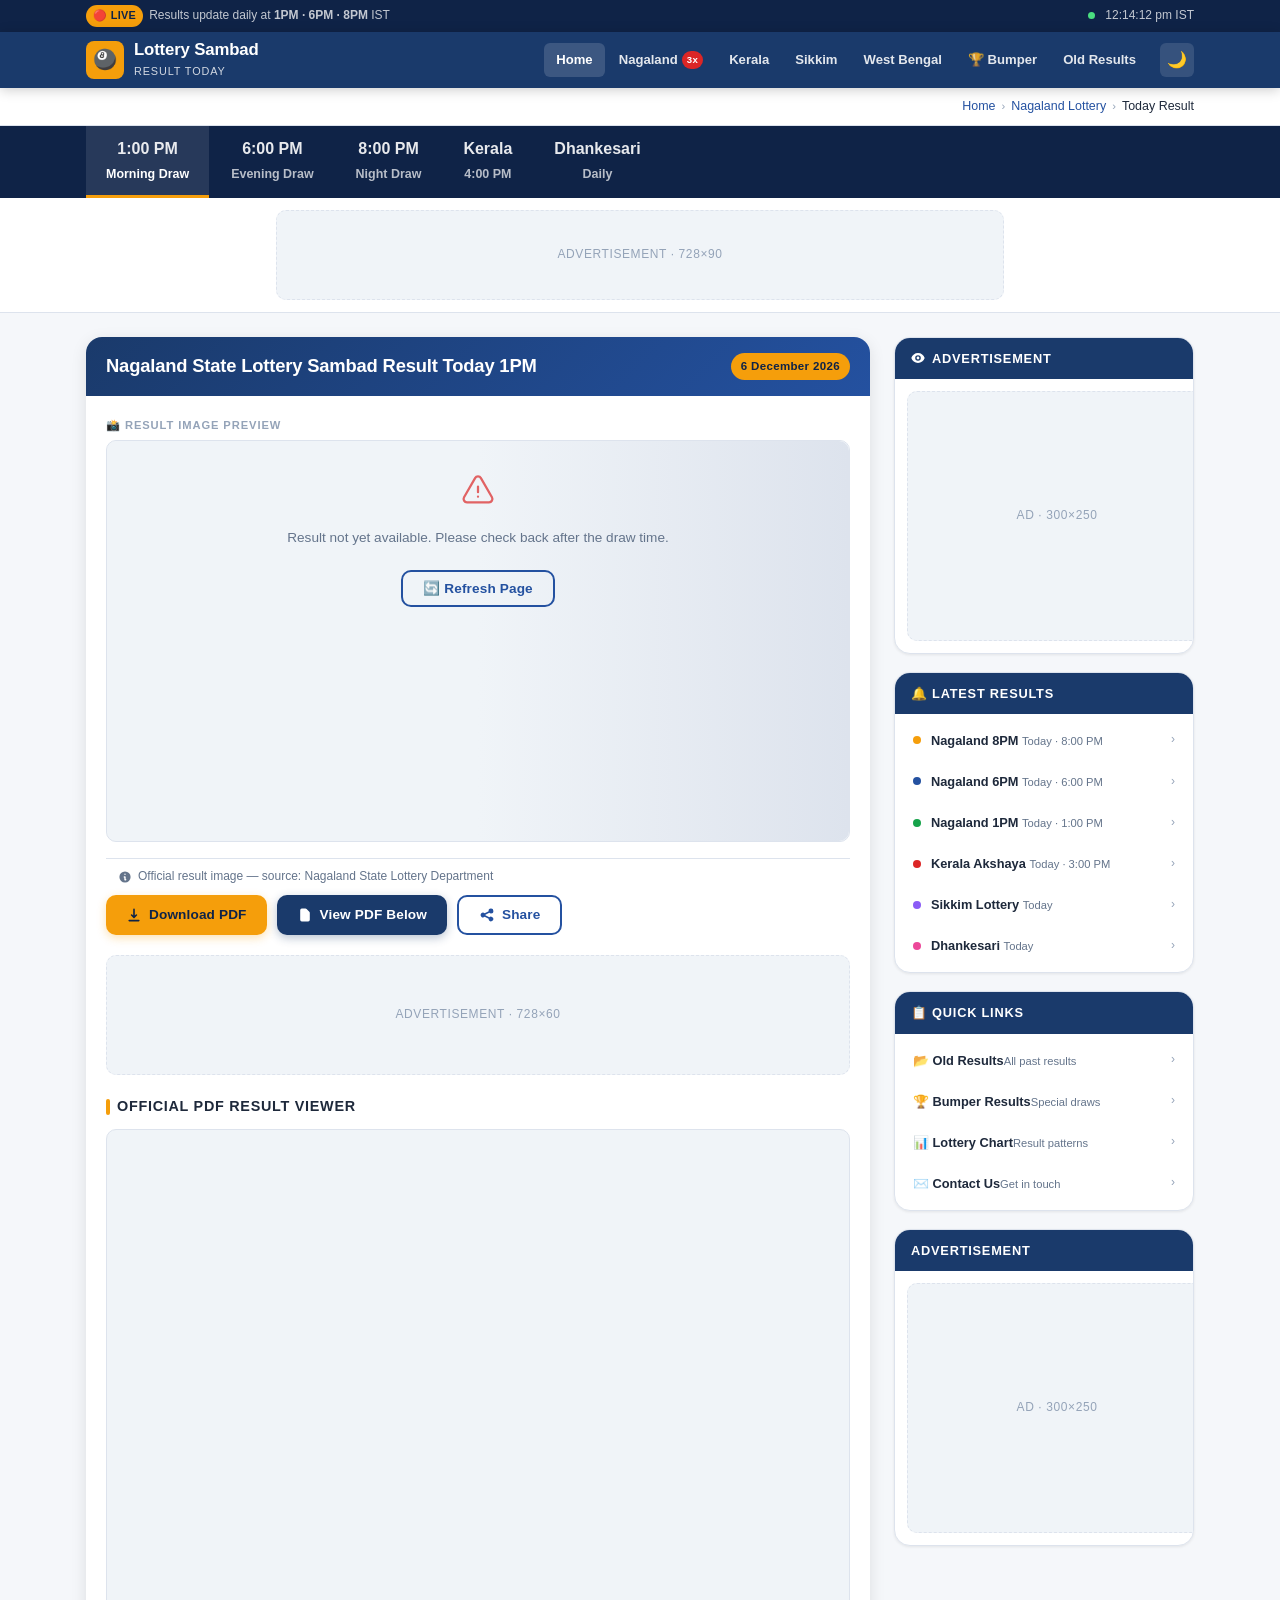
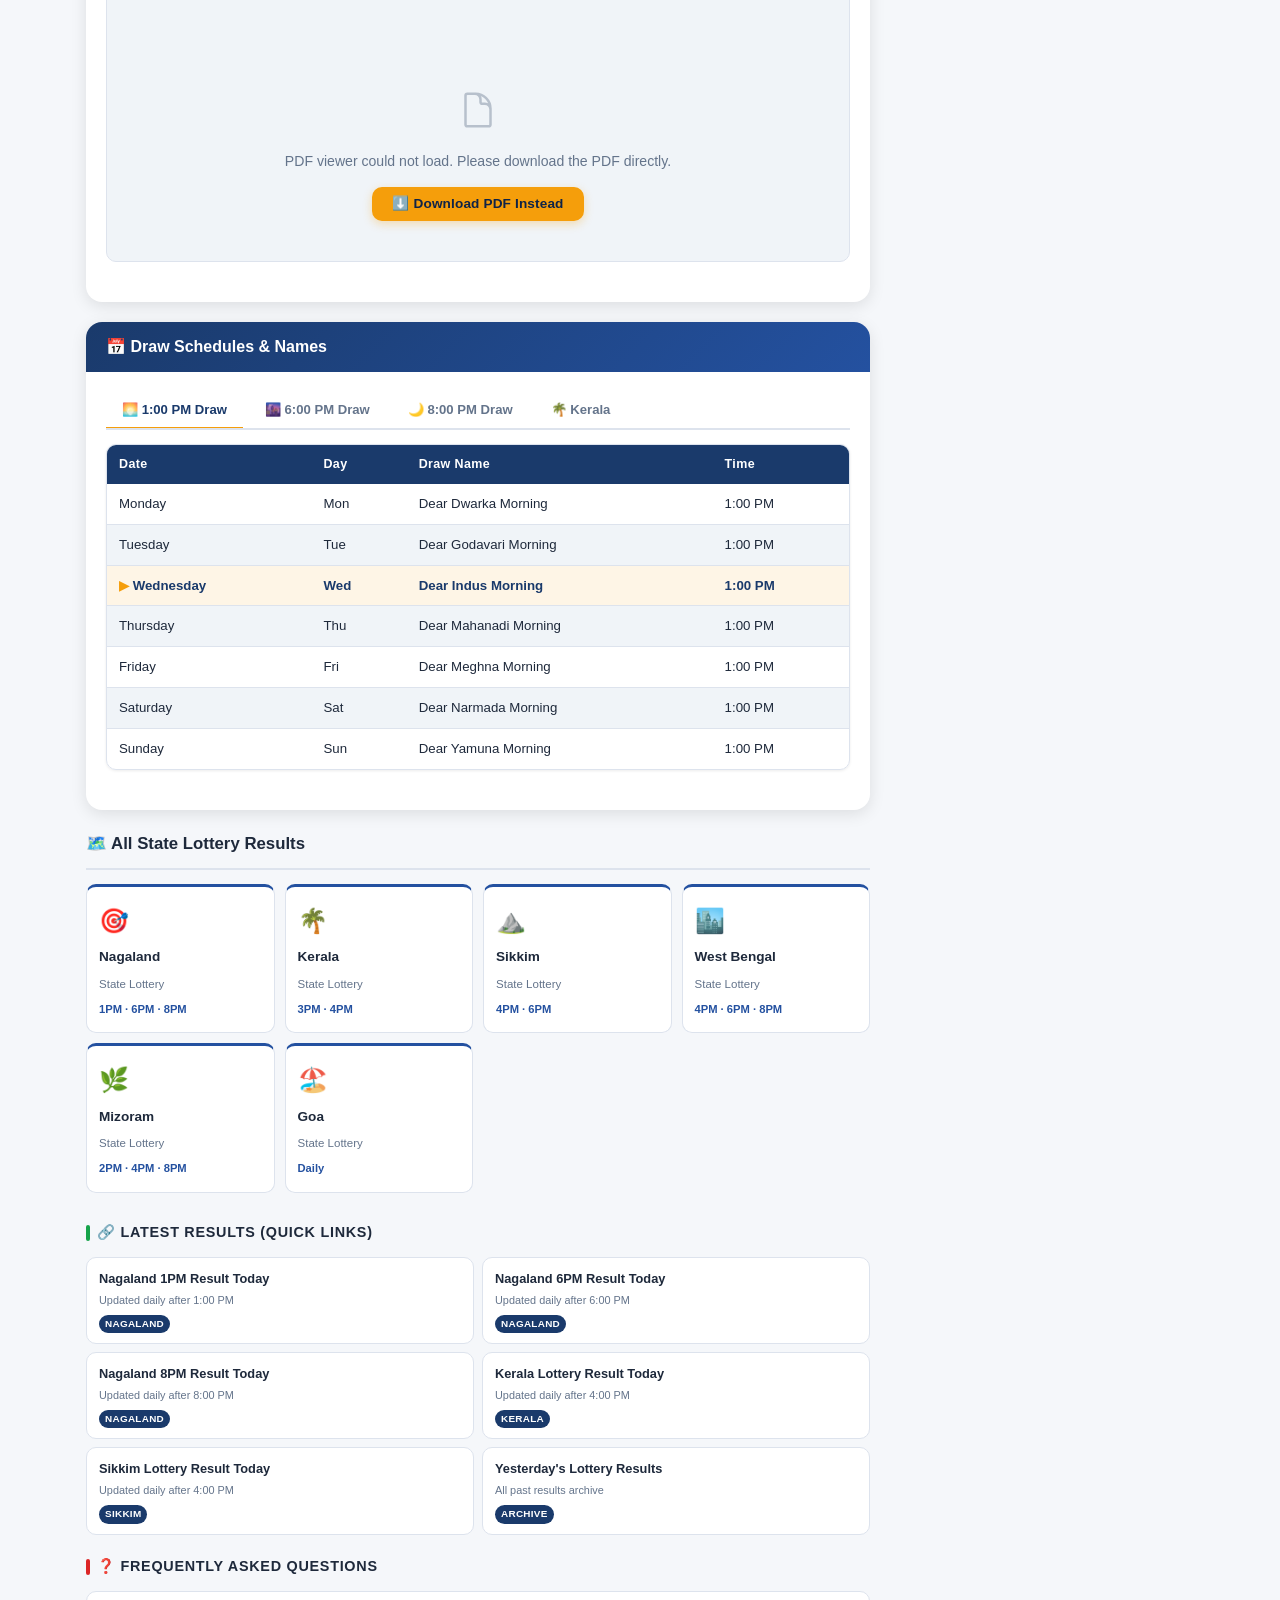
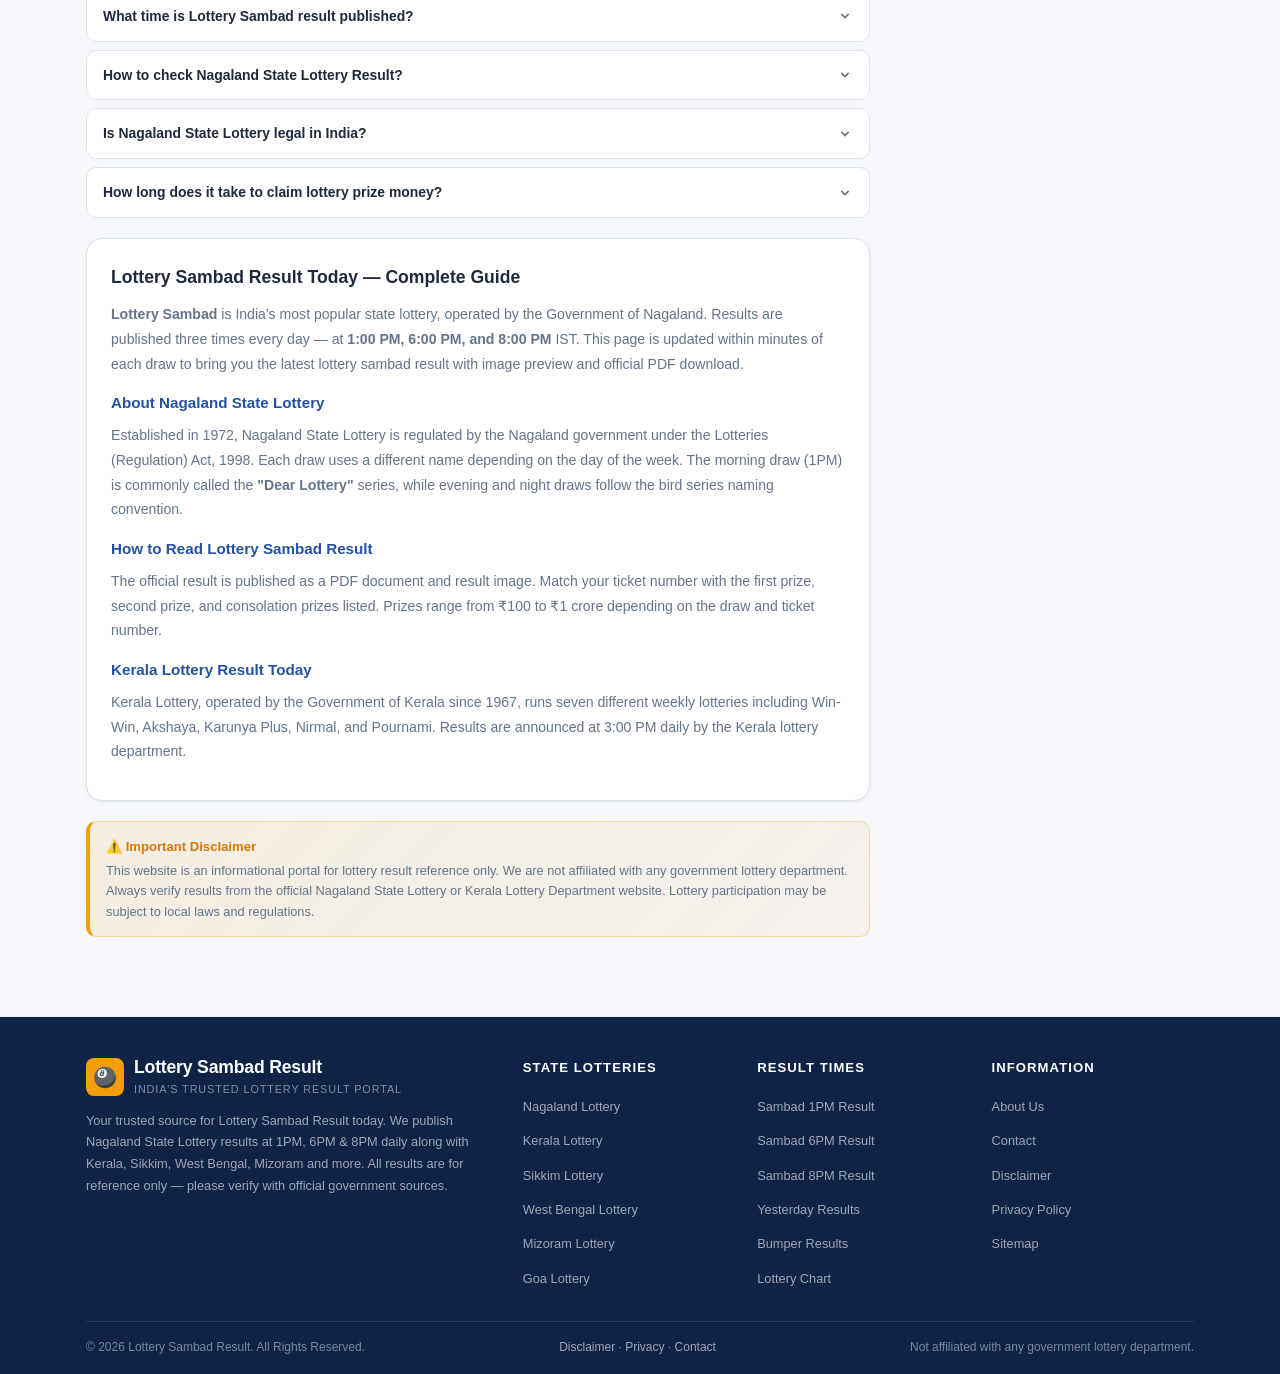
==== index.html @ 349617c0 "Add files via upload" ====
<!DOCTYPE html>
<html lang="en" prefix="og: https://ogp.me/ns#">
<head>
  <!-- ═══════════════════════════════════════════
       LOTTERY SAMBAD RESULT — ULTRA-FAST THEME
       GeneratePress-Inspired | Blogger Compatible
       Built for Speed · SEO · Core Web Vitals
  ════════════════════════════════════════════ -->
  <meta charset="UTF-8">
  <meta name="viewport" content="width=device-width, initial-scale=1.0, viewport-fit=cover">
  <meta http-equiv="X-UA-Compatible" content="IE=edge">

  <!-- ── PRIMARY META ── -->
  <title id="page-title">Lottery Sambad Result Today 1PM 6PM 8PM | Nagaland &amp; Kerala Lottery</title>
  <meta name="description" id="page-desc" content="Check Lottery Sambad Result Today 2025. Nagaland State Lottery 1PM, 6PM & 8PM results with image preview and PDF download. Kerala, Sikkim, West Bengal lottery results.">
  <meta name="keywords" content="lottery sambad result today, nagaland lottery result, kerala lottery result, lottery result today, lottery sambad 8pm result, lottery sambad 1pm">
  <meta name="robots" content="index, follow, max-snippet:-1, max-image-preview:large, max-video-preview:-1">
  <meta name="author" content="Lottery Result Today">
  <meta name="theme-color" content="#1a3a6b">
  <link rel="canonical" href="https://yourdomain.com/" id="canonical-url">

  <!-- ── OPEN GRAPH ── -->
  <meta property="og:type" content="website">
  <meta property="og:locale" content="en_IN">
  <meta property="og:site_name" content="Lottery Sambad Result">
  <meta property="og:title" content="Lottery Sambad Result Today | Nagaland 1PM 6PM 8PM">
  <meta property="og:description" content="Check today's Lottery Sambad Result. Nagaland, Kerala, Sikkim state lottery results with image and PDF.">
  <meta property="og:image" id="og-image" content="https://yourdomain.com/og-image.jpg">
  <meta property="og:image:width" content="1200">
  <meta property="og:image:height" content="630">
  <meta property="og:url" content="https://yourdomain.com/">

  <!-- ── TWITTER CARD ── -->
  <meta name="twitter:card" content="summary_large_image">
  <meta name="twitter:site" content="@yourtwitterhandle">
  <meta name="twitter:title" content="Lottery Sambad Result Today | Nagaland 1PM 6PM 8PM">
  <meta name="twitter:description" content="Check today's Lottery Sambad Result with PDF download.">
  <meta name="twitter:image" id="tw-image" content="https://yourdomain.com/og-image.jpg">

  <!-- ── SCHEMA MARKUP: WebSite ── -->
  <script type="application/ld+json">
  {
    "@context": "https://schema.org",
    "@type": "WebSite",
    "name": "Lottery Sambad Result",
    "url": "https://yourdomain.com/",
    "description": "Daily Lottery Sambad Result Today - Nagaland State Lottery 1PM, 6PM & 8PM",
    "potentialAction": {
      "@type": "SearchAction",
      "target": "https://yourdomain.com/?q={search_term_string}",
      "query-input": "required name=search_term_string"
    }
  }
  </script>

  <!-- ── SCHEMA MARKUP: Article ── -->
  <script type="application/ld+json" id="schema-article">
  {
    "@context": "https://schema.org",
    "@type": "Article",
    "headline": "Lottery Sambad Result Today Nagaland 1PM 6PM 8PM",
    "description": "Check Lottery Sambad Result Today with image and PDF download.",
    "image": "https://yourdomain.com/og-image.jpg",
    "author": { "@type": "Organization", "name": "Lottery Result Today" },
    "publisher": {
      "@type": "Organization",
      "name": "Lottery Sambad Result",
      "logo": { "@type": "ImageObject", "url": "https://yourdomain.com/logo.png" }
    },
    "datePublished": "2025-01-01",
    "dateModified": "2025-01-01",
    "mainEntityOfPage": "https://yourdomain.com/"
  }
  </script>

  <!-- ── SCHEMA MARKUP: BreadcrumbList ── -->
  <script type="application/ld+json">
  {
    "@context": "https://schema.org",
    "@type": "BreadcrumbList",
    "itemListElement": [
      { "@type": "ListItem", "position": 1, "name": "Home", "item": "https://yourdomain.com/" },
      { "@type": "ListItem", "position": 2, "name": "Nagaland Lottery Result", "item": "https://yourdomain.com/nagaland/" },
      { "@type": "ListItem", "position": 3, "name": "Today 1PM Result", "item": "https://yourdomain.com/nagaland/1pm-result/" }
    ]
  }
  </script>

  <!-- ── SCHEMA MARKUP: FAQPage ── -->
  <script type="application/ld+json">
  {
    "@context": "https://schema.org",
    "@type": "FAQPage",
    "mainEntity": [
      {
        "@type": "Question",
        "name": "What time is Lottery Sambad result published?",
        "acceptedAnswer": {
          "@type": "Answer",
          "text": "Lottery Sambad results are published three times a day: 1:00 PM, 6:00 PM, and 8:00 PM."
        }
      },
      {
        "@type": "Question",
        "name": "How to check Nagaland State Lottery Result?",
        "acceptedAnswer": {
          "@type": "Answer",
          "text": "Visit this page to view the result image and download the official PDF. Results are updated within minutes of the draw."
        }
      },
      {
        "@type": "Question",
        "name": "Is Nagaland State Lottery legal?",
        "acceptedAnswer": {
          "@type": "Answer",
          "text": "Yes. Nagaland State Lottery is 100% legal, regulated, and operated by the Government of Nagaland since 1972."
        }
      }
    ]
  }
  </script>

  <!-- ════════════════════════════════════════════
       CRITICAL CSS — INLINED FOR ZERO RENDER BLOCK
  ════════════════════════════════════════════ -->
  <style>
    /* ── DESIGN TOKENS ── */
    :root {
      --brand:       #1a3a6b;
      --brand-light: #2451a0;
      --brand-dark:  #0f2347;
      --accent:      #f59e0b;
      --accent-dark: #d97706;
      --danger:      #dc2626;
      --success:     #16a34a;
      --bg:          #f5f7fa;
      --surface:     #ffffff;
      --surface-2:   #f0f4f8;
      --border:      #dde3ed;
      --text:        #1e293b;
      --text-muted:  #64748b;
      --text-light:  #94a3b8;
      --shadow-sm:   0 1px 3px rgba(0,0,0,.08);
      --shadow-md:   0 4px 16px rgba(0,0,0,.10);
      --shadow-lg:   0 8px 32px rgba(0,0,0,.14);
      --radius-sm:   6px;
      --radius-md:   10px;
      --radius-lg:   16px;
      --nav-h:       56px;
      --sidebar-w:   300px;
      --font:        -apple-system, BlinkMacSystemFont, 'Segoe UI', Roboto, Oxygen, Ubuntu, sans-serif;
      --font-mono:   'Courier New', Courier, monospace;
      --transition:  0.18s ease;
    }

    /* ── DARK MODE ── */
    @media (prefers-color-scheme: dark) {
      :root {
        --bg:        #0d1b2e;
        --surface:   #162035;
        --surface-2: #1c2a42;
        --border:    #2a3f5f;
        --text:      #e2e8f0;
        --text-muted:#94a3b8;
        --text-light:#64748b;
        --shadow-sm: 0 1px 3px rgba(0,0,0,.3);
        --shadow-md: 0 4px 16px rgba(0,0,0,.4);
        --shadow-lg: 0 8px 32px rgba(0,0,0,.5);
      }
    }

    /* ── DARK MODE TOGGLE (manual) ── */
    [data-theme="dark"] {
      --bg:        #0d1b2e;
      --surface:   #162035;
      --surface-2: #1c2a42;
      --border:    #2a3f5f;
      --text:      #e2e8f0;
      --text-muted:#94a3b8;
      --text-light:#64748b;
    }

    /* ── RESET & BASE ── */
    *, *::before, *::after { box-sizing: border-box; margin: 0; padding: 0; }
    html {
      scroll-behavior: smooth;
      font-size: 16px;
      -webkit-text-size-adjust: 100%;
      text-size-adjust: 100%;
    }
    body {
      font-family: var(--font);
      background: var(--bg);
      color: var(--text);
      line-height: 1.65;
      min-height: 100vh;
      -webkit-font-smoothing: antialiased;
      overflow-x: hidden;
    }
    img { max-width: 100%; height: auto; display: block; }
    a { color: var(--brand-light); text-decoration: none; }
    a:hover { color: var(--accent); text-decoration: underline; }
    ul { list-style: none; }

    /* ── SKIP LINK (Accessibility) ── */
    .skip-link {
      position: absolute; top: -100%; left: 8px;
      background: var(--brand); color: #fff;
      padding: 8px 16px; border-radius: 0 0 var(--radius-sm) var(--radius-sm);
      font-size: 0.85rem; font-weight: 600; z-index: 9999;
      transition: top var(--transition);
    }
    .skip-link:focus { top: 0; }

    /* ════ TOP BAR ════ */
    .top-bar {
      background: var(--brand-dark);
      padding: 5px 0;
      font-size: 0.75rem;
      color: rgba(255,255,255,.75);
    }
    .top-bar .container {
      display: flex;
      align-items: center;
      justify-content: space-between;
      gap: 8px;
      flex-wrap: wrap;
    }
    .top-bar-ticker {
      display: flex;
      align-items: center;
      gap: 6px;
      overflow: hidden;
      white-space: nowrap;
    }
    .top-bar-badge {
      background: var(--accent);
      color: var(--brand-dark);
      font-weight: 700;
      font-size: 0.68rem;
      padding: 2px 7px;
      border-radius: 999px;
      white-space: nowrap;
      letter-spacing: .03em;
    }
    .top-bar-time {
      display: flex;
      align-items: center;
      gap: 10px;
    }
    .live-dot {
      width: 7px; height: 7px;
      background: #4ade80;
      border-radius: 50%;
      display: inline-block;
      animation: pulse-dot 1.5s infinite;
    }
    @keyframes pulse-dot {
      0%, 100% { opacity: 1; transform: scale(1); }
      50%       { opacity: 0.5; transform: scale(0.7); }
    }

    /* ════ HEADER ════ */
    header {
      background: var(--brand);
      position: sticky;
      top: 0;
      z-index: 100;
      box-shadow: 0 2px 12px rgba(0,0,0,.2);
    }
    .header-inner {
      display: flex;
      align-items: center;
      justify-content: space-between;
      height: var(--nav-h);
      gap: 12px;
    }
    .site-logo {
      display: flex;
      align-items: center;
      gap: 10px;
      text-decoration: none;
      flex-shrink: 0;
    }
    .logo-icon {
      width: 38px; height: 38px;
      background: var(--accent);
      border-radius: 8px;
      display: flex;
      align-items: center;
      justify-content: center;
      font-size: 1.2rem;
      font-weight: 900;
      color: var(--brand-dark);
      line-height: 1;
      flex-shrink: 0;
    }
    .logo-text { color: #fff; line-height: 1.2; }
    .logo-text strong {
      display: block;
      font-size: 1.05rem;
      font-weight: 800;
      letter-spacing: -.01em;
    }
    .logo-text span {
      font-size: 0.68rem;
      opacity: .8;
      font-weight: 400;
      text-transform: uppercase;
      letter-spacing: .08em;
    }

    /* ── NAV ── */
    nav { flex: 1; display: flex; justify-content: flex-end; }
    .nav-list {
      display: flex;
      align-items: center;
      gap: 2px;
    }
    .nav-list a {
      color: rgba(255,255,255,.88);
      font-size: 0.82rem;
      font-weight: 600;
      padding: 6px 12px;
      border-radius: var(--radius-sm);
      transition: background var(--transition), color var(--transition);
      white-space: nowrap;
      text-decoration: none;
      display: flex;
      align-items: center;
      gap: 4px;
    }
    .nav-list a:hover,
    .nav-list a.active {
      background: rgba(255,255,255,.15);
      color: #fff;
      text-decoration: none;
    }
    .nav-badge {
      background: var(--danger);
      color: #fff;
      font-size: 0.6rem;
      font-weight: 700;
      padding: 1px 5px;
      border-radius: 999px;
      letter-spacing: .04em;
    }

    /* ── HAMBURGER ── */
    .hamburger {
      display: none;
      background: rgba(255,255,255,.12);
      border: none;
      cursor: pointer;
      padding: 8px;
      border-radius: var(--radius-sm);
      flex-direction: column;
      gap: 4px;
      flex-shrink: 0;
    }
    .hamburger span {
      display: block;
      width: 20px; height: 2px;
      background: #fff;
      border-radius: 2px;
      transition: transform var(--transition), opacity var(--transition);
    }
    .hamburger.open span:nth-child(1) { transform: translateY(6px) rotate(45deg); }
    .hamburger.open span:nth-child(2) { opacity: 0; }
    .hamburger.open span:nth-child(3) { transform: translateY(-6px) rotate(-45deg); }

    /* ── DARK MODE TOGGLE BTN ── */
    .theme-toggle {
      background: rgba(255,255,255,.12);
      border: none;
      cursor: pointer;
      width: 34px; height: 34px;
      border-radius: var(--radius-sm);
      display: flex;
      align-items: center;
      justify-content: center;
      font-size: 1rem;
      flex-shrink: 0;
      transition: background var(--transition);
    }
    .theme-toggle:hover { background: rgba(255,255,255,.22); }

    /* ════ CONTAINER ════ */
    .container {
      width: 100%;
      max-width: 1140px;
      margin: 0 auto;
      padding: 0 16px;
    }

    /* ════ BREADCRUMB ════ */
    .breadcrumb-wrap {
      background: var(--surface);
      border-bottom: 1px solid var(--border);
      padding: 8px 0;
    }
    .breadcrumb {
      display: flex;
      align-items: center;
      gap: 6px;
      font-size: 0.78rem;
      color: var(--text-muted);
      flex-wrap: wrap;
    }
    .breadcrumb a {
      color: var(--brand-light);
      font-weight: 500;
      text-decoration: none;
    }
    .breadcrumb a:hover { text-decoration: underline; }
    .breadcrumb-sep {
      color: var(--text-light);
      font-size: 0.7rem;
    }
    .breadcrumb-current { color: var(--text); font-weight: 500; }

    /* ════ RESULT TIME TABS ════ */
    .time-tabs-wrap {
      background: var(--brand-dark);
      padding: 0;
      overflow-x: auto;
      scrollbar-width: none;
    }
    .time-tabs-wrap::-webkit-scrollbar { display: none; }
    .time-tabs {
      display: flex;
      align-items: stretch;
      max-width: 1140px;
      margin: 0 auto;
      padding: 0 16px;
      gap: 2px;
    }
    .time-tab {
      display: flex;
      flex-direction: column;
      align-items: center;
      justify-content: center;
      padding: 10px 20px;
      color: rgba(255,255,255,.7);
      font-size: 0.78rem;
      font-weight: 600;
      cursor: pointer;
      border-bottom: 3px solid transparent;
      transition: all var(--transition);
      white-space: nowrap;
      text-decoration: none;
      gap: 2px;
    }
    .time-tab .t-time {
      font-size: 1rem;
      font-weight: 800;
      color: rgba(255,255,255,.9);
    }
    .time-tab:hover {
      background: rgba(255,255,255,.08);
      color: #fff;
      text-decoration: none;
    }
    .time-tab.active {
      border-bottom-color: var(--accent);
      color: #fff;
      background: rgba(255,255,255,.1);
    }

    /* ════ AD BANNER (TOP) ════ */
    .ad-top {
      background: var(--surface);
      padding: 12px 0;
      border-bottom: 1px solid var(--border);
      text-align: center;
    }
    .ad-placeholder {
      background: var(--surface-2);
      border: 1px dashed var(--border);
      border-radius: var(--radius-md);
      display: flex;
      align-items: center;
      justify-content: center;
      color: var(--text-light);
      font-size: 0.75rem;
      font-weight: 500;
      letter-spacing: .05em;
      text-transform: uppercase;
    }
    .ad-placeholder.banner { height: 90px; max-width: 728px; margin: 0 auto; }
    .ad-placeholder.rect   { height: 250px; width: 300px; }
    .ad-placeholder.half   { height: 120px; }

    /* ════ MAIN LAYOUT ════ */
    .main-layout {
      display: grid;
      grid-template-columns: 1fr var(--sidebar-w);
      gap: 24px;
      padding: 24px 0 40px;
      align-items: start;
    }
    main { min-width: 0; }

    /* ════ RESULT CARD ════ */
    .result-card {
      background: var(--surface);
      border-radius: var(--radius-lg);
      box-shadow: var(--shadow-md);
      overflow: hidden;
      margin-bottom: 20px;
    }
    .result-card-header {
      background: linear-gradient(135deg, var(--brand) 0%, var(--brand-light) 100%);
      padding: 16px 20px;
      display: flex;
      align-items: center;
      justify-content: space-between;
      gap: 12px;
      flex-wrap: wrap;
    }
    .result-card-header h1 {
      color: #fff;
      font-size: 1.15rem;
      font-weight: 800;
      letter-spacing: -.01em;
      line-height: 1.3;
      margin: 0;
    }
    .result-date-badge {
      background: var(--accent);
      color: var(--brand-dark);
      font-size: 0.72rem;
      font-weight: 700;
      padding: 4px 10px;
      border-radius: 999px;
      white-space: nowrap;
      letter-spacing: .03em;
      flex-shrink: 0;
    }
    .result-body { padding: 20px; }

    /* ── RESULT IMAGE ── */
    .result-image-wrap {
      position: relative;
      background: var(--surface-2);
      border-radius: var(--radius-md);
      overflow: hidden;
      border: 1px solid var(--border);
      margin-bottom: 16px;
    }
    .result-image-wrap img {
      width: 100%;
      height: auto;
      display: block;
      transition: opacity 0.3s;
    }
    .result-image-skeleton {
      width: 100%;
      height: 400px;
      background: linear-gradient(90deg, var(--surface-2) 25%, var(--border) 50%, var(--surface-2) 75%);
      background-size: 200% 100%;
      animation: shimmer 1.5s infinite;
      border-radius: var(--radius-md);
    }
    @keyframes shimmer {
      0%   { background-position: 200% 0; }
      100% { background-position: -200% 0; }
    }
    .img-caption {
      padding: 8px 12px;
      font-size: 0.75rem;
      color: var(--text-muted);
      border-top: 1px solid var(--border);
      display: flex;
      align-items: center;
      gap: 6px;
    }

    /* ── ACTION BUTTONS ── */
    .action-row {
      display: flex;
      gap: 10px;
      flex-wrap: wrap;
      margin-bottom: 20px;
    }
    .btn {
      display: inline-flex;
      align-items: center;
      gap: 7px;
      padding: 10px 20px;
      border-radius: var(--radius-md);
      font-size: 0.85rem;
      font-weight: 700;
      cursor: pointer;
      border: none;
      transition: all var(--transition);
      text-decoration: none;
      line-height: 1;
      letter-spacing: .01em;
    }
    .btn-primary {
      background: var(--brand);
      color: #fff;
      box-shadow: 0 3px 10px rgba(26,58,107,.3);
    }
    .btn-primary:hover {
      background: var(--brand-light);
      box-shadow: 0 5px 16px rgba(26,58,107,.4);
      text-decoration: none;
      color: #fff;
      transform: translateY(-1px);
    }
    .btn-accent {
      background: var(--accent);
      color: var(--brand-dark);
      box-shadow: 0 3px 10px rgba(245,158,11,.3);
    }
    .btn-accent:hover {
      background: var(--accent-dark);
      box-shadow: 0 5px 16px rgba(245,158,11,.4);
      text-decoration: none;
      color: var(--brand-dark);
      transform: translateY(-1px);
    }
    .btn-outline {
      background: transparent;
      color: var(--brand-light);
      border: 2px solid var(--brand-light);
    }
    .btn-outline:hover {
      background: var(--brand);
      color: #fff;
      border-color: var(--brand);
      text-decoration: none;
    }
    .btn svg { width: 16px; height: 16px; flex-shrink: 0; }

    /* ── PDF VIEWER ── */
    .pdf-section {
      margin-bottom: 20px;
    }
    .pdf-section h2 {
      font-size: 0.9rem;
      font-weight: 700;
      color: var(--text);
      margin-bottom: 10px;
      display: flex;
      align-items: center;
      gap: 7px;
      text-transform: uppercase;
      letter-spacing: .05em;
    }
    .pdf-section h2::before {
      content: '';
      display: block;
      width: 4px; height: 16px;
      background: var(--accent);
      border-radius: 2px;
    }
    .pdf-viewer-wrap {
      position: relative;
      background: var(--surface-2);
      border-radius: var(--radius-md);
      border: 1px solid var(--border);
      overflow: hidden;
    }
    .pdf-viewer-wrap iframe {
      width: 100%;
      height: 520px;
      display: block;
      border: none;
    }
    .pdf-fallback {
      padding: 40px 20px;
      text-align: center;
      color: var(--text-muted);
    }
    .pdf-fallback svg { width: 40px; height: 40px; margin: 0 auto 12px; opacity: .4; }
    .pdf-fallback p { margin-bottom: 14px; font-size: 0.88rem; }

    /* ── AD IN CONTENT ── */
    .ad-mid { text-align: center; margin: 20px 0; }

    /* ── RESULT INFO TABLE ── */
    .info-section h2 {
      font-size: 0.9rem;
      font-weight: 700;
      color: var(--text);
      margin-bottom: 10px;
      display: flex;
      align-items: center;
      gap: 7px;
      text-transform: uppercase;
      letter-spacing: .05em;
    }
    .info-section h2::before {
      content: '';
      display: block;
      width: 4px; height: 16px;
      background: var(--brand-light);
      border-radius: 2px;
    }
    .schedule-table {
      width: 100%;
      border-collapse: collapse;
      font-size: 0.83rem;
    }
    .schedule-table th {
      background: var(--brand);
      color: #fff;
      text-align: left;
      padding: 9px 12px;
      font-weight: 600;
      font-size: 0.78rem;
      letter-spacing: .03em;
    }
    .schedule-table th:first-child { border-radius: var(--radius-sm) 0 0 0; }
    .schedule-table th:last-child  { border-radius: 0 var(--radius-sm) 0 0; }
    .schedule-table td {
      padding: 9px 12px;
      border-bottom: 1px solid var(--border);
      vertical-align: middle;
    }
    .schedule-table tr:last-child td { border-bottom: none; }
    .schedule-table tr:nth-child(even) td { background: var(--surface-2); }
    .schedule-table tr.today-row td {
      background: rgba(245,158,11,.1);
      font-weight: 700;
      color: var(--brand);
    }
    .schedule-table tr.today-row td:first-child::before {
      content: '▶ ';
      color: var(--accent);
    }
    .table-wrap {
      overflow-x: auto;
      border-radius: var(--radius-md);
      border: 1px solid var(--border);
      margin-bottom: 20px;
      box-shadow: var(--shadow-sm);
    }

    /* ── RESULT TABS (1PM / 6PM / 8PM) ── */
    .tabs-wrap {
      margin-bottom: 20px;
    }
    .tab-btns {
      display: flex;
      gap: 6px;
      margin-bottom: 14px;
      border-bottom: 2px solid var(--border);
      overflow-x: auto;
      scrollbar-width: none;
    }
    .tab-btns::-webkit-scrollbar { display: none; }
    .tab-btn {
      padding: 10px 16px;
      font-size: 0.82rem;
      font-weight: 700;
      color: var(--text-muted);
      cursor: pointer;
      border: none;
      background: transparent;
      border-bottom: 3px solid transparent;
      margin-bottom: -2px;
      transition: all var(--transition);
      white-space: nowrap;
    }
    .tab-btn:hover { color: var(--brand-light); }
    .tab-btn.active {
      color: var(--brand);
      border-bottom-color: var(--accent);
    }
    .tab-panel { display: none; }
    .tab-panel.active { display: block; }

    /* ── LATEST RESULTS LINKS ── */
    .latest-links h2 {
      font-size: 0.9rem;
      font-weight: 700;
      margin-bottom: 12px;
      display: flex; align-items: center; gap: 7px;
      text-transform: uppercase; letter-spacing: .05em;
    }
    .latest-links h2::before {
      content: '';
      display: block;
      width: 4px; height: 16px;
      background: var(--success);
      border-radius: 2px;
    }
    .result-link-grid {
      display: grid;
      grid-template-columns: repeat(2, 1fr);
      gap: 8px;
      margin-bottom: 20px;
    }
    .result-link-item {
      background: var(--surface);
      border: 1px solid var(--border);
      border-radius: var(--radius-md);
      padding: 10px 12px;
      text-decoration: none;
      color: var(--text);
      font-size: 0.8rem;
      font-weight: 600;
      transition: all var(--transition);
      display: flex;
      flex-direction: column;
      gap: 3px;
    }
    .result-link-item:hover {
      border-color: var(--brand-light);
      background: var(--surface-2);
      color: var(--brand-light);
      text-decoration: none;
      transform: translateY(-2px);
      box-shadow: var(--shadow-sm);
    }
    .result-link-item .rli-time {
      font-size: 0.68rem;
      color: var(--text-muted);
      font-weight: 500;
    }
    .result-link-item .rli-badge {
      display: inline-block;
      font-size: 0.62rem;
      background: var(--brand);
      color: #fff;
      padding: 1px 6px;
      border-radius: 999px;
      font-weight: 700;
      letter-spacing: .03em;
      margin-top: 2px;
      width: fit-content;
    }

    /* ── FAQ SECTION ── */
    .faq-section {
      margin-bottom: 20px;
    }
    .faq-section h2 {
      font-size: 0.9rem;
      font-weight: 700;
      margin-bottom: 12px;
      display: flex; align-items: center; gap: 7px;
      text-transform: uppercase; letter-spacing: .05em;
    }
    .faq-section h2::before {
      content: '';
      display: block;
      width: 4px; height: 16px;
      background: var(--danger);
      border-radius: 2px;
    }
    .faq-item {
      border: 1px solid var(--border);
      border-radius: var(--radius-md);
      overflow: hidden;
      margin-bottom: 8px;
      background: var(--surface);
    }
    .faq-q {
      display: flex;
      align-items: center;
      justify-content: space-between;
      padding: 13px 16px;
      cursor: pointer;
      font-size: 0.87rem;
      font-weight: 600;
      user-select: none;
      gap: 10px;
    }
    .faq-q svg {
      width: 16px; height: 16px;
      flex-shrink: 0;
      transition: transform var(--transition);
      color: var(--text-muted);
    }
    .faq-item.open .faq-q svg { transform: rotate(180deg); }
    .faq-a {
      max-height: 0;
      overflow: hidden;
      transition: max-height 0.3s ease, padding 0.2s;
      font-size: 0.84rem;
      color: var(--text-muted);
      line-height: 1.7;
    }
    .faq-item.open .faq-a {
      max-height: 200px;
      padding: 0 16px 14px;
    }

    /* ════ SIDEBAR ════ */
    aside {
      position: sticky;
      top: calc(var(--nav-h) + 16px);
    }
    .sidebar-widget {
      background: var(--surface);
      border-radius: var(--radius-lg);
      box-shadow: var(--shadow-sm);
      border: 1px solid var(--border);
      overflow: hidden;
      margin-bottom: 18px;
    }
    .widget-title {
      background: var(--brand);
      color: #fff;
      padding: 10px 16px;
      font-size: 0.8rem;
      font-weight: 700;
      text-transform: uppercase;
      letter-spacing: .06em;
      display: flex;
      align-items: center;
      gap: 7px;
    }
    .widget-body { padding: 14px; }
    .sidebar-result-list { display: flex; flex-direction: column; gap: 4px; }
    .srl-item {
      display: flex;
      align-items: center;
      gap: 10px;
      padding: 8px 10px;
      border-radius: var(--radius-sm);
      text-decoration: none;
      color: var(--text);
      font-size: 0.8rem;
      font-weight: 500;
      transition: background var(--transition);
    }
    .srl-item:hover { background: var(--surface-2); text-decoration: none; }
    .srl-dot {
      width: 8px; height: 8px;
      border-radius: 50%;
      flex-shrink: 0;
      background: var(--accent);
    }
    .srl-dot.blue  { background: var(--brand-light); }
    .srl-dot.green { background: var(--success); }
    .srl-dot.red   { background: var(--danger); }
    .srl-info { flex: 1; min-width: 0; }
    .srl-name {
      font-weight: 600;
      white-space: nowrap;
      overflow: hidden;
      text-overflow: ellipsis;
    }
    .srl-time { font-size: 0.7rem; color: var(--text-muted); }
    .srl-arrow { color: var(--text-light); font-size: 0.75rem; }

    /* ── IMPORTANT NOTICE ── */
    .notice-box {
      background: linear-gradient(135deg, rgba(245,158,11,.1), rgba(245,158,11,.05));
      border: 1px solid rgba(245,158,11,.3);
      border-left: 4px solid var(--accent);
      border-radius: var(--radius-md);
      padding: 14px 16px;
      font-size: 0.8rem;
      color: var(--text-muted);
      line-height: 1.6;
    }
    .notice-box strong { color: var(--accent-dark); display: block; margin-bottom: 4px; font-size: 0.82rem; }

    /* ════ STATES SECTION ════ */
    .states-section {
      margin-bottom: 28px;
    }
    .states-section h2 {
      font-size: 1.05rem;
      font-weight: 800;
      margin-bottom: 14px;
      padding-bottom: 10px;
      border-bottom: 2px solid var(--border);
    }
    .states-grid {
      display: grid;
      grid-template-columns: repeat(auto-fill, minmax(160px, 1fr));
      gap: 10px;
    }
    .state-card {
      background: var(--surface);
      border: 1px solid var(--border);
      border-radius: var(--radius-md);
      padding: 14px 12px;
      text-decoration: none;
      color: var(--text);
      transition: all var(--transition);
      display: flex;
      flex-direction: column;
      gap: 6px;
      border-top: 3px solid var(--brand-light);
    }
    .state-card:hover {
      border-color: var(--brand-light);
      border-top-color: var(--accent);
      transform: translateY(-3px);
      box-shadow: var(--shadow-md);
      text-decoration: none;
    }
    .state-flag { font-size: 1.5rem; }
    .state-name { font-size: 0.85rem; font-weight: 700; color: var(--text); }
    .state-sub  { font-size: 0.72rem; color: var(--text-muted); }
    .state-time { font-size: 0.7rem; font-weight: 600; color: var(--brand-light); }

    /* ════ CONTENT ARTICLE ════ */
    .article-content {
      background: var(--surface);
      border-radius: var(--radius-lg);
      padding: 24px;
      margin-bottom: 20px;
      box-shadow: var(--shadow-sm);
      border: 1px solid var(--border);
    }
    .article-content h2 {
      font-size: 1.1rem;
      font-weight: 800;
      margin: 20px 0 10px;
      color: var(--text);
    }
    .article-content h2:first-child { margin-top: 0; }
    .article-content h3 {
      font-size: 0.95rem;
      font-weight: 700;
      margin: 14px 0 8px;
      color: var(--brand-light);
    }
    .article-content p {
      font-size: 0.88rem;
      color: var(--text-muted);
      line-height: 1.75;
      margin-bottom: 12px;
    }

    /* ════ FOOTER ════ */
    footer {
      background: var(--brand-dark);
      color: rgba(255,255,255,.75);
      margin-top: 40px;
    }
    .footer-top {
      padding: 40px 0 30px;
      display: grid;
      grid-template-columns: 2fr 1fr 1fr 1fr;
      gap: 32px;
    }
    .footer-brand .logo-text strong { color: #fff; font-size: 1.1rem; }
    .footer-brand .logo-text span   { color: rgba(255,255,255,.6); }
    .footer-desc {
      font-size: 0.8rem;
      line-height: 1.7;
      margin-top: 12px;
      color: rgba(255,255,255,.6);
    }
    .footer-col h4 {
      color: #fff;
      font-size: 0.82rem;
      font-weight: 700;
      text-transform: uppercase;
      letter-spacing: .08em;
      margin-bottom: 14px;
    }
    .footer-links { display: flex; flex-direction: column; gap: 8px; }
    .footer-links a {
      color: rgba(255,255,255,.6);
      font-size: 0.8rem;
      text-decoration: none;
      transition: color var(--transition);
    }
    .footer-links a:hover { color: var(--accent); text-decoration: none; }
    .footer-bottom {
      border-top: 1px solid rgba(255,255,255,.1);
      padding: 16px 0;
      display: flex;
      align-items: center;
      justify-content: space-between;
      gap: 12px;
      flex-wrap: wrap;
      font-size: 0.75rem;
      color: rgba(255,255,255,.45);
    }
    .footer-bottom a { color: rgba(255,255,255,.6); text-decoration: none; }
    .footer-bottom a:hover { color: var(--accent); }

    /* ════ LOADING OVERLAY ════ */
    .loading-overlay {
      display: flex;
      align-items: center;
      justify-content: center;
      padding: 40px 20px;
      gap: 10px;
      color: var(--text-muted);
      font-size: 0.85rem;
    }
    .spinner {
      width: 20px; height: 20px;
      border: 2px solid var(--border);
      border-top-color: var(--brand-light);
      border-radius: 50%;
      animation: spin 0.7s linear infinite;
    }
    @keyframes spin { to { transform: rotate(360deg); } }

    /* ════ ERROR STATE ════ */
    .error-state {
      text-align: center;
      padding: 32px 20px;
      color: var(--text-muted);
    }
    .error-state svg {
      width: 36px; height: 36px;
      margin: 0 auto 10px;
      color: var(--danger);
      opacity: .7;
    }
    .error-state p { font-size: 0.85rem; margin-bottom: 12px; }

    /* ════ MOBILE MENU ════ */
    .mobile-nav {
      display: none;
      position: fixed;
      top: var(--nav-h);
      left: 0; right: 0;
      background: var(--brand-dark);
      z-index: 99;
      box-shadow: var(--shadow-lg);
      padding: 12px;
      flex-direction: column;
      gap: 4px;
    }
    .mobile-nav.open { display: flex; }
    .mobile-nav a {
      color: rgba(255,255,255,.88);
      font-size: 0.9rem;
      font-weight: 600;
      padding: 10px 14px;
      border-radius: var(--radius-sm);
      text-decoration: none;
      transition: background var(--transition);
    }
    .mobile-nav a:hover { background: rgba(255,255,255,.12); }
    .mobile-overlay {
      display: none;
      position: fixed;
      inset: 0;
      background: rgba(0,0,0,.4);
      z-index: 98;
    }
    .mobile-overlay.open { display: block; }

    /* ════ UTILITY ════ */
    .sr-only {
      position: absolute;
      width: 1px; height: 1px;
      padding: 0; margin: -1px;
      overflow: hidden;
      clip: rect(0,0,0,0);
      white-space: nowrap;
      border-width: 0;
    }
    .text-center { text-align: center; }
    .mt-1 { margin-top: 8px; }
    .mb-0 { margin-bottom: 0; }
    .section-label {
      font-size: 0.7rem;
      font-weight: 700;
      text-transform: uppercase;
      letter-spacing: .08em;
      color: var(--text-light);
      margin-bottom: 6px;
    }

    /* ════ RESPONSIVE ════ */
    @media (max-width: 900px) {
      .main-layout {
        grid-template-columns: 1fr;
      }
      aside {
        position: static;
      }
      .footer-top {
        grid-template-columns: 1fr 1fr;
        gap: 24px;
      }
      .footer-brand { grid-column: 1 / -1; }
    }

    @media (max-width: 600px) {
      :root { --nav-h: 52px; }
      .nav-list { display: none; }
      .hamburger { display: flex; }
      .logo-text span { display: none; }
      .logo-text strong { font-size: 0.95rem; }
      .result-card-header h1 { font-size: 1rem; }
      .result-link-grid { grid-template-columns: 1fr; }
      .states-grid { grid-template-columns: repeat(2, 1fr); }
      .footer-top { grid-template-columns: 1fr; }
      .footer-brand { grid-column: auto; }
      .footer-bottom { flex-direction: column; text-align: center; }
      .pdf-viewer-wrap iframe { height: 380px; }
      .time-tab .t-time { font-size: 0.9rem; }
      .time-tab { padding: 8px 14px; }
      .ad-placeholder.banner { height: 60px; }
    }

    @media (max-width: 360px) {
      .states-grid { grid-template-columns: 1fr; }
    }

    /* ════ PRINT ════ */
    @media print {
      header, footer, aside, .ad-top, .action-row, .time-tabs-wrap { display: none; }
      .main-layout { grid-template-columns: 1fr; }
      .result-card { box-shadow: none; border: 1px solid #ccc; }
    }
  </style>
</head>

<body>
  <!-- ── SKIP LINK ── -->
  <a href="#main-content" class="skip-link">Skip to main content</a>

  <!-- ── MOBILE OVERLAY ── -->
  <div class="mobile-overlay" id="mobileOverlay" onclick="closeMobileNav()" aria-hidden="true"></div>

  <!-- ── MOBILE NAV ── -->
  <nav class="mobile-nav" id="mobileNav" aria-label="Mobile navigation">
    <a href="/">🏠 Home</a>
    <a href="/nagaland/">🎯 Nagaland Lottery</a>
    <a href="/kerala/">🌴 Kerala Lottery</a>
    <a href="/sikkim/">⛰️ Sikkim Lottery</a>
    <a href="/west-bengal/">🏙️ West Bengal Lottery</a>
    <a href="/old-results/">📋 Old Results</a>
    <a href="/bumper/">🏆 Bumper Results</a>
    <a href="/about/">ℹ️ About Us</a>
    <a href="/contact/">✉️ Contact</a>
  </nav>

  <!-- ── TOP BAR ── -->
  <div class="top-bar" role="banner" aria-label="Update notice">
    <div class="container">
      <div class="top-bar-ticker">
        <span class="top-bar-badge">🔴 LIVE</span>
        <span>Results update daily at <strong>1PM · 6PM · 8PM</strong> IST</span>
      </div>
      <div class="top-bar-time">
        <span class="live-dot" aria-hidden="true"></span>
        <span id="live-clock">Loading time...</span>
      </div>
    </div>
  </div>

  <!-- ════ HEADER ════ -->
  <header role="banner">
    <div class="container header-inner">
      <!-- Logo -->
      <a href="/" class="site-logo" aria-label="Lottery Sambad Result - Home">
        <div class="logo-icon" aria-hidden="true">🎱</div>
        <div class="logo-text">
          <strong>Lottery Sambad</strong>
          <span>Result Today</span>
        </div>
      </a>

      <!-- Desktop Nav -->
      <nav aria-label="Primary navigation">
        <ul class="nav-list" role="list">
          <li><a href="/" class="active" aria-current="page">Home</a></li>
          <li>
            <a href="/nagaland/">Nagaland
              <span class="nav-badge">3x</span>
            </a>
          </li>
          <li><a href="/kerala/">Kerala</a></li>
          <li><a href="/sikkim/">Sikkim</a></li>
          <li><a href="/west-bengal/">West Bengal</a></li>
          <li><a href="/bumper/">🏆 Bumper</a></li>
          <li><a href="/old-results/">Old Results</a></li>
        </ul>
      </nav>

      <!-- Theme Toggle -->
      <button class="theme-toggle" id="themeToggle" aria-label="Toggle dark mode" title="Toggle dark mode">
        🌙
      </button>

      <!-- Hamburger -->
      <button class="hamburger" id="hamburger" aria-label="Open navigation menu" aria-expanded="false" aria-controls="mobileNav">
        <span></span><span></span><span></span>
      </button>
    </div>
  </header>

  <!-- ── BREADCRUMB ── -->
  <div class="breadcrumb-wrap">
    <div class="container">
      <nav class="breadcrumb" aria-label="Breadcrumb">
        <a href="/">Home</a>
        <span class="breadcrumb-sep" aria-hidden="true">›</span>
        <a href="/nagaland/">Nagaland Lottery</a>
        <span class="breadcrumb-sep" aria-hidden="true">›</span>
        <span class="breadcrumb-current" id="breadcrumb-current">Today Result</span>
      </nav>
    </div>
  </div>

  <!-- ── RESULT TIME TABS ── -->
  <div class="time-tabs-wrap" role="tablist" aria-label="Result time selection">
    <div class="time-tabs">
      <a href="/nagaland/1pm/" class="time-tab active" data-slot="1pm" role="tab" aria-selected="true">
        <span class="t-time">1:00 PM</span>
        <span>Morning Draw</span>
      </a>
      <a href="/nagaland/6pm/" class="time-tab" data-slot="6pm" role="tab" aria-selected="false">
        <span class="t-time">6:00 PM</span>
        <span>Evening Draw</span>
      </a>
      <a href="/nagaland/8pm/" class="time-tab" data-slot="8pm" role="tab" aria-selected="false">
        <span class="t-time">8:00 PM</span>
        <span>Night Draw</span>
      </a>
      <a href="/kerala/" class="time-tab" role="tab" aria-selected="false">
        <span class="t-time">Kerala</span>
        <span>4:00 PM</span>
      </a>
      <a href="/dhankesari/" class="time-tab" role="tab" aria-selected="false">
        <span class="t-time">Dhankesari</span>
        <span>Daily</span>
      </a>
    </div>
  </div>

  <!-- ── TOP AD BANNER ── -->
  <div class="ad-top" aria-label="Advertisement">
    <div class="container">
      <!-- Replace with your AdSense code -->
      <!-- <ins class="adsbygoogle" style="display:inline-block;width:728px;height:90px"
           data-ad-client="ca-pub-XXXXXXXX" data-ad-slot="XXXXXXXX"></ins> -->
      <div class="ad-placeholder banner">Advertisement · 728×90</div>
    </div>
  </div>

  <!-- ════ MAIN LAYOUT ════ -->
  <div class="container">
    <div class="main-layout">

      <!-- ══ MAIN CONTENT COLUMN ══ -->
      <main id="main-content" role="main">

        <!-- ── RESULT CARD ── -->
        <article class="result-card" id="result-card" itemscope itemtype="https://schema.org/Article">

          <!-- Card Header -->
          <div class="result-card-header">
            <h1 id="result-title" itemprop="headline">
              Nagaland State Lottery Sambad Result Today 1PM
            </h1>
            <span class="result-date-badge" id="result-date-badge">Loading...</span>
          </div>

          <!-- Card Body -->
          <div class="result-body">

            <!-- Result Image -->
            <section aria-label="Result Image Preview">
              <p class="section-label">📸 Result Image Preview</p>
              <div class="result-image-wrap" id="result-image-wrap">
                <!-- Skeleton -->
                <div class="result-image-skeleton" id="img-skeleton" aria-hidden="true"></div>
                <img
                  id="result-image"
                  src=""
                  alt="Nagaland State Lottery Sambad Result Today - Winner List"
                  loading="lazy"
                  decoding="async"
                  width="800"
                  height="500"
                  itemprop="image"
                  style="display:none;"
                  onload="this.style.display='block'; document.getElementById('img-skeleton').style.display='none';"
                  onerror="handleImgError(this)"
                >
              </div>
              <div class="img-caption">
                <svg viewBox="0 0 20 20" fill="currentColor" width="14" height="14" aria-hidden="true"><path fill-rule="evenodd" d="M18 10a8 8 0 11-16 0 8 8 0 0116 0zm-7-4a1 1 0 11-2 0 1 1 0 012 0zM9 9a1 1 0 000 2v3a1 1 0 001 1h1a1 1 0 100-2v-3a1 1 0 00-1-1H9z" clip-rule="evenodd"/></svg>
                <span id="img-caption-text">Official result image — source: Nagaland State Lottery Department</span>
              </div>
            </section>

            <!-- Action Buttons -->
            <div class="action-row" role="group" aria-label="Result actions">
              <a id="download-btn" href="#" class="btn btn-accent" download aria-label="Download lottery result PDF">
                <svg viewBox="0 0 20 20" fill="currentColor" aria-hidden="true"><path fill-rule="evenodd" d="M3 17a1 1 0 011-1h12a1 1 0 110 2H4a1 1 0 01-1-1zm3.293-7.707a1 1 0 011.414 0L9 10.586V3a1 1 0 112 0v7.586l1.293-1.293a1 1 0 111.414 1.414l-3 3a1 1 0 01-1.414 0l-3-3a1 1 0 010-1.414z" clip-rule="evenodd"/></svg>
                Download PDF
              </a>
              <a id="view-pdf-btn" href="#pdf-viewer" class="btn btn-primary">
                <svg viewBox="0 0 20 20" fill="currentColor" aria-hidden="true"><path d="M4 4a2 2 0 012-2h4.586A2 2 0 0112 2.586L15.414 6A2 2 0 0116 7.414V16a2 2 0 01-2 2H6a2 2 0 01-2-2V4z"/></svg>
                View PDF Below
              </a>
              <button class="btn btn-outline" onclick="shareResult()" aria-label="Share this result">
                <svg viewBox="0 0 20 20" fill="currentColor" aria-hidden="true"><path d="M15 8a3 3 0 10-2.977-2.63l-4.94 2.47a3 3 0 100 4.319l4.94 2.47a3 3 0 10.895-1.789l-4.94-2.47a3.027 3.027 0 000-.74l4.94-2.47C13.456 7.68 14.19 8 15 8z"/></svg>
                Share
              </button>
            </div>

            <!-- Mid Ad -->
            <div class="ad-mid" aria-label="Advertisement">
              <!-- Replace with AdSense -->
              <div class="ad-placeholder half">Advertisement · 728×60</div>
            </div>

            <!-- PDF Viewer -->
            <div class="pdf-section" id="pdf-viewer">
              <h2>Official PDF Result Viewer</h2>
              <div class="pdf-viewer-wrap" id="pdf-wrap">
                <div class="loading-overlay" id="pdf-loading">
                  <div class="spinner" aria-hidden="true"></div>
                  Loading PDF result...
                </div>
                <iframe
                  id="pdf-iframe"
                  title="Lottery Sambad Result PDF"
                  src=""
                  loading="lazy"
                  style="display:none;"
                  onload="document.getElementById('pdf-loading').style.display='none'; this.style.display='block';"
                  onerror="handlePdfError()"
                  aria-label="Lottery result PDF viewer"
                ></iframe>
                <div class="pdf-fallback" id="pdf-fallback" style="display:none;" role="alert">
                  <svg viewBox="0 0 24 24" fill="none" stroke="currentColor" stroke-width="1.5" aria-hidden="true"><path stroke-linecap="round" stroke-linejoin="round" d="M19.5 14.25v-2.625a3.375 3.375 0 00-3.375-3.375h-1.5A1.125 1.125 0 0113.5 7.125v-1.5a3.375 3.375 0 00-3.375-3.375H8.25m2.25 0H5.625c-.621 0-1.125.504-1.125 1.125v17.25c0 .621.504 1.125 1.125 1.125h12.75c.621 0 1.125-.504 1.125-1.125V11.25a9 9 0 00-9-9z"/></svg>
                  <p>PDF viewer could not load. Please download the PDF directly.</p>
                  <a id="pdf-fallback-btn" href="#" class="btn btn-accent" download>
                    ⬇️ Download PDF Instead
                  </a>
                </div>
              </div>
            </div>

          </div>
        </article>

        <!-- ── RESULT SCHEDULE TABS ── -->
        <section class="result-card" aria-label="Draw schedules">
          <div class="result-card-header" style="padding:12px 20px;">
            <h2 style="color:#fff;font-size:1rem;font-weight:800;margin:0;">📅 Draw Schedules & Names</h2>
          </div>
          <div class="result-body">
            <div class="tabs-wrap">
              <div class="tab-btns" role="tablist" aria-label="Draw schedule tabs">
                <button class="tab-btn active" role="tab" aria-selected="true"  onclick="showTab('tab-1pm', this)">🌅 1:00 PM Draw</button>
                <button class="tab-btn"         role="tab" aria-selected="false" onclick="showTab('tab-6pm', this)">🌆 6:00 PM Draw</button>
                <button class="tab-btn"         role="tab" aria-selected="false" onclick="showTab('tab-8pm', this)">🌙 8:00 PM Draw</button>
                <button class="tab-btn"         role="tab" aria-selected="false" onclick="showTab('tab-kerala', this)">🌴 Kerala</button>
              </div>

              <!-- 1PM Tab -->
              <div class="tab-panel active" id="tab-1pm" role="tabpanel">
                <div class="table-wrap">
                  <table class="schedule-table">
                    <thead><tr><th>Date</th><th>Day</th><th>Draw Name</th><th>Time</th></tr></thead>
                    <tbody>
                      <tr><td>Monday</td><td>Mon</td><td>Dear Dwarka Morning</td><td>1:00 PM</td></tr>
                      <tr><td>Tuesday</td><td>Tue</td><td>Dear Godavari Morning</td><td>1:00 PM</td></tr>
                      <tr class="today-row"><td>Wednesday</td><td>Wed</td><td>Dear Indus Morning</td><td>1:00 PM</td></tr>
                      <tr><td>Thursday</td><td>Thu</td><td>Dear Mahanadi Morning</td><td>1:00 PM</td></tr>
                      <tr><td>Friday</td><td>Fri</td><td>Dear Meghna Morning</td><td>1:00 PM</td></tr>
                      <tr><td>Saturday</td><td>Sat</td><td>Dear Narmada Morning</td><td>1:00 PM</td></tr>
                      <tr><td>Sunday</td><td>Sun</td><td>Dear Yamuna Morning</td><td>1:00 PM</td></tr>
                    </tbody>
                  </table>
                </div>
              </div>

              <!-- 6PM Tab -->
              <div class="tab-panel" id="tab-6pm" role="tabpanel">
                <div class="table-wrap">
                  <table class="schedule-table">
                    <thead><tr><th>Day</th><th>Draw Name</th><th>Time</th></tr></thead>
                    <tbody>
                      <tr><td>Monday</td><td>Dear Blitzen Evening</td><td>6:00 PM</td></tr>
                      <tr><td>Tuesday</td><td>Dear Comet Evening</td><td>6:00 PM</td></tr>
                      <tr class="today-row"><td>Wednesday</td><td>Dear Cupid Evening</td><td>6:00 PM</td></tr>
                      <tr><td>Thursday</td><td>Dear Dancer Evening</td><td>6:00 PM</td></tr>
                      <tr><td>Friday</td><td>Dear Dasher Evening</td><td>6:00 PM</td></tr>
                      <tr><td>Saturday</td><td>Dear Donner Evening</td><td>6:00 PM</td></tr>
                      <tr><td>Sunday</td><td>Dear Vixen Evening</td><td>6:00 PM</td></tr>
                    </tbody>
                  </table>
                </div>
              </div>

              <!-- 8PM Tab -->
              <div class="tab-panel" id="tab-8pm" role="tabpanel">
                <div class="table-wrap">
                  <table class="schedule-table">
                    <thead><tr><th>Day</th><th>Draw Name</th><th>Time</th></tr></thead>
                    <tbody>
                      <tr><td>Monday</td><td>Dear Finch Night</td><td>8:00 PM</td></tr>
                      <tr><td>Tuesday</td><td>Dear Goose Night</td><td>8:00 PM</td></tr>
                      <tr class="today-row"><td>Wednesday</td><td>Dear Pelican Night</td><td>8:00 PM</td></tr>
                      <tr><td>Thursday</td><td>Dear Sandpiper Night</td><td>8:00 PM</td></tr>
                      <tr><td>Friday</td><td>Dear SeaGull Night</td><td>8:00 PM</td></tr>
                      <tr><td>Saturday</td><td>Dear Stork Night</td><td>8:00 PM</td></tr>
                      <tr><td>Sunday</td><td>Dear Toucan Night</td><td>8:00 PM</td></tr>
                    </tbody>
                  </table>
                </div>
              </div>

              <!-- Kerala Tab -->
              <div class="tab-panel" id="tab-kerala" role="tabpanel">
                <div class="table-wrap">
                  <table class="schedule-table">
                    <thead><tr><th>Day</th><th>Draw Name</th><th>Time</th></tr></thead>
                    <tbody>
                      <tr><td>Monday</td><td>Win-Win (W)</td><td>4:00 PM</td></tr>
                      <tr><td>Tuesday</td><td>Sthree Sakthi (SS)</td><td>3:00 PM</td></tr>
                      <tr class="today-row"><td>Wednesday</td><td>Akshaya (AK)</td><td>3:00 PM</td></tr>
                      <tr><td>Thursday</td><td>Karunya Plus (KN)</td><td>3:00 PM</td></tr>
                      <tr><td>Friday</td><td>Nirmal (NR)</td><td>3:00 PM</td></tr>
                      <tr><td>Saturday</td><td>Karunya (KR)</td><td>3:00 PM</td></tr>
                      <tr><td>Sunday</td><td>Pournami (RN)</td><td>3:00 PM</td></tr>
                    </tbody>
                  </table>
                </div>
              </div>
            </div>
          </div>
        </section>

        <!-- ── STATE LOTTERIES ── -->
        <section class="states-section" aria-label="All state lotteries">
          <h2>🗺️ All State Lottery Results</h2>
          <div class="states-grid">
            <a href="/nagaland/" class="state-card">
              <span class="state-flag">🎯</span>
              <span class="state-name">Nagaland</span>
              <span class="state-sub">State Lottery</span>
              <span class="state-time">1PM · 6PM · 8PM</span>
            </a>
            <a href="/kerala/" class="state-card">
              <span class="state-flag">🌴</span>
              <span class="state-name">Kerala</span>
              <span class="state-sub">State Lottery</span>
              <span class="state-time">3PM · 4PM</span>
            </a>
            <a href="/sikkim/" class="state-card">
              <span class="state-flag">⛰️</span>
              <span class="state-name">Sikkim</span>
              <span class="state-sub">State Lottery</span>
              <span class="state-time">4PM · 6PM</span>
            </a>
            <a href="/west-bengal/" class="state-card">
              <span class="state-flag">🏙️</span>
              <span class="state-name">West Bengal</span>
              <span class="state-sub">State Lottery</span>
              <span class="state-time">4PM · 6PM · 8PM</span>
            </a>
            <a href="/mizoram/" class="state-card">
              <span class="state-flag">🌿</span>
              <span class="state-name">Mizoram</span>
              <span class="state-sub">State Lottery</span>
              <span class="state-time">2PM · 4PM · 8PM</span>
            </a>
            <a href="/goa/" class="state-card">
              <span class="state-flag">🏖️</span>
              <span class="state-name">Goa</span>
              <span class="state-sub">State Lottery</span>
              <span class="state-time">Daily</span>
            </a>
          </div>
        </section>

        <!-- ── LATEST RESULTS LINKS (Internal Linking SEO) ── -->
        <section class="latest-links" aria-label="Latest results">
          <h2>🔗 Latest Results (Quick Links)</h2>
          <div class="result-link-grid" id="latest-links-grid">
            <a href="/nagaland/1pm/" class="result-link-item">
              <span>Nagaland 1PM Result Today</span>
              <span class="rli-time">Updated daily after 1:00 PM</span>
              <span class="rli-badge">NAGALAND</span>
            </a>
            <a href="/nagaland/6pm/" class="result-link-item">
              <span>Nagaland 6PM Result Today</span>
              <span class="rli-time">Updated daily after 6:00 PM</span>
              <span class="rli-badge">NAGALAND</span>
            </a>
            <a href="/nagaland/8pm/" class="result-link-item">
              <span>Nagaland 8PM Result Today</span>
              <span class="rli-time">Updated daily after 8:00 PM</span>
              <span class="rli-badge">NAGALAND</span>
            </a>
            <a href="/kerala/" class="result-link-item">
              <span>Kerala Lottery Result Today</span>
              <span class="rli-time">Updated daily after 4:00 PM</span>
              <span class="rli-badge">KERALA</span>
            </a>
            <a href="/sikkim/" class="result-link-item">
              <span>Sikkim Lottery Result Today</span>
              <span class="rli-time">Updated daily after 4:00 PM</span>
              <span class="rli-badge">SIKKIM</span>
            </a>
            <a href="/old-results/" class="result-link-item">
              <span>Yesterday's Lottery Results</span>
              <span class="rli-time">All past results archive</span>
              <span class="rli-badge">ARCHIVE</span>
            </a>
          </div>
        </section>

        <!-- ── FAQ ── -->
        <section class="faq-section" aria-label="Frequently asked questions">
          <h2>❓ Frequently Asked Questions</h2>

          <div class="faq-item" id="faq1">
            <div class="faq-q" onclick="toggleFaq('faq1')" role="button" tabindex="0" aria-expanded="false"
                 onkeydown="if(event.key==='Enter'||event.key===' ')toggleFaq('faq1')">
              What time is Lottery Sambad result published?
              <svg viewBox="0 0 20 20" fill="currentColor" aria-hidden="true"><path fill-rule="evenodd" d="M5.293 7.293a1 1 0 011.414 0L10 10.586l3.293-3.293a1 1 0 111.414 1.414l-4 4a1 1 0 01-1.414 0l-4-4a1 1 0 010-1.414z" clip-rule="evenodd"/></svg>
            </div>
            <div class="faq-a">
              Lottery Sambad results are declared three times daily: <strong>1:00 PM</strong> (morning draw), <strong>6:00 PM</strong> (evening draw), and <strong>8:00 PM</strong> (night draw). We update this page within minutes of each draw.
            </div>
          </div>

          <div class="faq-item" id="faq2">
            <div class="faq-q" onclick="toggleFaq('faq2')" role="button" tabindex="0" aria-expanded="false"
                 onkeydown="if(event.key==='Enter'||event.key===' ')toggleFaq('faq2')">
              How to check Nagaland State Lottery Result?
              <svg viewBox="0 0 20 20" fill="currentColor" aria-hidden="true"><path fill-rule="evenodd" d="M5.293 7.293a1 1 0 011.414 0L10 10.586l3.293-3.293a1 1 0 111.414 1.414l-4 4a1 1 0 01-1.414 0l-4-4a1 1 0 010-1.414z" clip-rule="evenodd"/></svg>
            </div>
            <div class="faq-a">
              Visit this page and select your desired time tab (1PM / 6PM / 8PM). The result image loads automatically. You can also view or download the official PDF from the buttons provided above.
            </div>
          </div>

          <div class="faq-item" id="faq3">
            <div class="faq-q" onclick="toggleFaq('faq3')" role="button" tabindex="0" aria-expanded="false"
                 onkeydown="if(event.key==='Enter'||event.key===' ')toggleFaq('faq3')">
              Is Nagaland State Lottery legal in India?
              <svg viewBox="0 0 20 20" fill="currentColor" aria-hidden="true"><path fill-rule="evenodd" d="M5.293 7.293a1 1 0 011.414 0L10 10.586l3.293-3.293a1 1 0 111.414 1.414l-4 4a1 1 0 01-1.414 0l-4-4a1 1 0 010-1.414z" clip-rule="evenodd"/></svg>
            </div>
            <div class="faq-a">
              Yes. Nagaland State Lottery is 100% legal, regulated, and operated by the Government of Nagaland since 1972. It is one of India's oldest and most trusted state lotteries under the Lottery Regulation Act.
            </div>
          </div>

          <div class="faq-item" id="faq4">
            <div class="faq-q" onclick="toggleFaq('faq4')" role="button" tabindex="0" aria-expanded="false"
                 onkeydown="if(event.key==='Enter'||event.key===' ')toggleFaq('faq4')">
              How long does it take to claim lottery prize money?
              <svg viewBox="0 0 20 20" fill="currentColor" aria-hidden="true"><path fill-rule="evenodd" d="M5.293 7.293a1 1 0 011.414 0L10 10.586l3.293-3.293a1 1 0 111.414 1.414l-4 4a1 1 0 01-1.414 0l-4-4a1 1 0 010-1.414z" clip-rule="evenodd"/></svg>
            </div>
            <div class="faq-a">
              After submitting all required documents along with the original winning ticket, prize money is typically processed within <strong>3 working days</strong>. Ensure you sign the back of your ticket immediately upon winning.
            </div>
          </div>
        </section>

        <!-- ── ARTICLE CONTENT (SEO) ── -->
        <article class="article-content" itemscope itemtype="https://schema.org/Article">
          <h2 itemprop="headline">Lottery Sambad Result Today — Complete Guide</h2>
          <p itemprop="description">
            <strong>Lottery Sambad</strong> is India's most popular state lottery, operated by the Government of Nagaland.
            Results are published three times every day — at <strong>1:00 PM, 6:00 PM, and 8:00 PM</strong> IST.
            This page is updated within minutes of each draw to bring you the latest lottery sambad result with image preview and official PDF download.
          </p>

          <h3>About Nagaland State Lottery</h3>
          <p>
            Established in 1972, Nagaland State Lottery is regulated by the Nagaland government under the Lotteries (Regulation) Act, 1998.
            Each draw uses a different name depending on the day of the week. The morning draw (1PM) is commonly called the
            <strong>"Dear Lottery"</strong> series, while evening and night draws follow the bird series naming convention.
          </p>

          <h3>How to Read Lottery Sambad Result</h3>
          <p>
            The official result is published as a PDF document and result image. Match your ticket number with the first prize,
            second prize, and consolation prizes listed. Prizes range from ₹100 to ₹1 crore depending on the draw and ticket number.
          </p>

          <h3>Kerala Lottery Result Today</h3>
          <p>
            Kerala Lottery, operated by the Government of Kerala since 1967, runs seven different weekly lotteries including
            Win-Win, Akshaya, Karunya Plus, Nirmal, and Pournami. Results are announced at 3:00 PM daily by the Kerala lottery department.
          </p>
        </article>

        <!-- ── NOTICE BOX ── -->
        <div class="notice-box" role="note" aria-label="Disclaimer notice">
          <strong>⚠️ Important Disclaimer</strong>
          This website is an informational portal for lottery result reference only. We are not affiliated with any government
          lottery department. Always verify results from the official Nagaland State Lottery or Kerala Lottery Department website.
          Lottery participation may be subject to local laws and regulations.
        </div>

      </main>

      <!-- ══ SIDEBAR ══ -->
      <aside aria-label="Sidebar">

        <!-- Ad Widget -->
        <div class="sidebar-widget">
          <div class="widget-title">
            <svg viewBox="0 0 20 20" fill="currentColor" width="14" height="14" aria-hidden="true"><path d="M10 12a2 2 0 100-4 2 2 0 000 4z"/><path fill-rule="evenodd" d="M.458 10C1.732 5.943 5.522 3 10 3s8.268 2.943 9.542 7c-1.274 4.057-5.064 7-9.542 7S1.732 14.057.458 10zM14 10a4 4 0 11-8 0 4 4 0 018 0z" clip-rule="evenodd"/></svg>
            Advertisement
          </div>
          <div class="widget-body" style="padding:12px;">
            <!-- Replace with AdSense 300x250 -->
            <div class="ad-placeholder rect">Ad · 300×250</div>
          </div>
        </div>

        <!-- Latest Results Widget -->
        <div class="sidebar-widget">
          <div class="widget-title">
            🔔 Latest Results
          </div>
          <div class="widget-body" style="padding:8px;">
            <ul class="sidebar-result-list" role="list">
              <li>
                <a href="/nagaland/8pm/" class="srl-item">
                  <span class="srl-dot" aria-hidden="true"></span>
                  <span class="srl-info">
                    <span class="srl-name">Nagaland 8PM</span>
                    <span class="srl-time">Today · 8:00 PM</span>
                  </span>
                  <span class="srl-arrow" aria-hidden="true">›</span>
                </a>
              </li>
              <li>
                <a href="/nagaland/6pm/" class="srl-item">
                  <span class="srl-dot blue" aria-hidden="true"></span>
                  <span class="srl-info">
                    <span class="srl-name">Nagaland 6PM</span>
                    <span class="srl-time">Today · 6:00 PM</span>
                  </span>
                  <span class="srl-arrow" aria-hidden="true">›</span>
                </a>
              </li>
              <li>
                <a href="/nagaland/1pm/" class="srl-item">
                  <span class="srl-dot green" aria-hidden="true"></span>
                  <span class="srl-info">
                    <span class="srl-name">Nagaland 1PM</span>
                    <span class="srl-time">Today · 1:00 PM</span>
                  </span>
                  <span class="srl-arrow" aria-hidden="true">›</span>
                </a>
              </li>
              <li>
                <a href="/kerala/" class="srl-item">
                  <span class="srl-dot red" aria-hidden="true"></span>
                  <span class="srl-info">
                    <span class="srl-name">Kerala Akshaya</span>
                    <span class="srl-time">Today · 3:00 PM</span>
                  </span>
                  <span class="srl-arrow" aria-hidden="true">›</span>
                </a>
              </li>
              <li>
                <a href="/sikkim/" class="srl-item">
                  <span class="srl-dot" style="background:#8b5cf6;" aria-hidden="true"></span>
                  <span class="srl-info">
                    <span class="srl-name">Sikkim Lottery</span>
                    <span class="srl-time">Today</span>
                  </span>
                  <span class="srl-arrow" aria-hidden="true">›</span>
                </a>
              </li>
              <li>
                <a href="/dhankesari/" class="srl-item">
                  <span class="srl-dot" style="background:#ec4899;" aria-hidden="true"></span>
                  <span class="srl-info">
                    <span class="srl-name">Dhankesari</span>
                    <span class="srl-time">Today</span>
                  </span>
                  <span class="srl-arrow" aria-hidden="true">›</span>
                </a>
              </li>
            </ul>
          </div>
        </div>

        <!-- Old Results Widget -->
        <div class="sidebar-widget">
          <div class="widget-title">📋 Quick Links</div>
          <div class="widget-body" style="padding:8px;">
            <ul class="sidebar-result-list" role="list">
              <li><a href="/old-results/" class="srl-item"><span class="srl-info"><span class="srl-name">📂 Old Results</span><span class="srl-time">All past results</span></span><span class="srl-arrow">›</span></a></li>
              <li><a href="/bumper/" class="srl-item"><span class="srl-info"><span class="srl-name">🏆 Bumper Results</span><span class="srl-time">Special draws</span></span><span class="srl-arrow">›</span></a></li>
              <li><a href="/chart/" class="srl-item"><span class="srl-info"><span class="srl-name">📊 Lottery Chart</span><span class="srl-time">Result patterns</span></span><span class="srl-arrow">›</span></a></li>
              <li><a href="/contact/" class="srl-item"><span class="srl-info"><span class="srl-name">✉️ Contact Us</span><span class="srl-time">Get in touch</span></span><span class="srl-arrow">›</span></a></li>
            </ul>
          </div>
        </div>

        <!-- Second Ad -->
        <div class="sidebar-widget">
          <div class="widget-title">Advertisement</div>
          <div class="widget-body" style="padding:12px;">
            <div class="ad-placeholder rect">Ad · 300×250</div>
          </div>
        </div>

      </aside>

    </div><!-- /main-layout -->
  </div><!-- /container -->

  <!-- ════ FOOTER ════ -->
  <footer role="contentinfo">
    <div class="container">
      <div class="footer-top">
        <div class="footer-brand">
          <a href="/" class="site-logo" aria-label="Lottery Sambad Result home">
            <div class="logo-icon" aria-hidden="true">🎱</div>
            <div class="logo-text">
              <strong>Lottery Sambad Result</strong>
              <span>India's Trusted Lottery Result Portal</span>
            </div>
          </a>
          <p class="footer-desc">
            Your trusted source for Lottery Sambad Result today. We publish Nagaland State Lottery results
            at 1PM, 6PM & 8PM daily along with Kerala, Sikkim, West Bengal, Mizoram and more.
            All results are for reference only — please verify with official government sources.
          </p>
        </div>
        <div class="footer-col">
          <h4>State Lotteries</h4>
          <ul class="footer-links">
            <li><a href="/nagaland/">Nagaland Lottery</a></li>
            <li><a href="/kerala/">Kerala Lottery</a></li>
            <li><a href="/sikkim/">Sikkim Lottery</a></li>
            <li><a href="/west-bengal/">West Bengal Lottery</a></li>
            <li><a href="/mizoram/">Mizoram Lottery</a></li>
            <li><a href="/goa/">Goa Lottery</a></li>
          </ul>
        </div>
        <div class="footer-col">
          <h4>Result Times</h4>
          <ul class="footer-links">
            <li><a href="/nagaland/1pm/">Sambad 1PM Result</a></li>
            <li><a href="/nagaland/6pm/">Sambad 6PM Result</a></li>
            <li><a href="/nagaland/8pm/">Sambad 8PM Result</a></li>
            <li><a href="/old-results/">Yesterday Results</a></li>
            <li><a href="/bumper/">Bumper Results</a></li>
            <li><a href="/chart/">Lottery Chart</a></li>
          </ul>
        </div>
        <div class="footer-col">
          <h4>Information</h4>
          <ul class="footer-links">
            <li><a href="/about/">About Us</a></li>
            <li><a href="/contact/">Contact</a></li>
            <li><a href="/disclaimer/">Disclaimer</a></li>
            <li><a href="/privacy-policy/">Privacy Policy</a></li>
            <li><a href="/sitemap.xml">Sitemap</a></li>
          </ul>
        </div>
      </div>
      <div class="footer-bottom">
        <span>© <span id="footer-year">2025</span> Lottery Sambad Result. All Rights Reserved.</span>
        <span>
          <a href="/disclaimer/">Disclaimer</a> ·
          <a href="/privacy-policy/">Privacy</a> ·
          <a href="/contact/">Contact</a>
        </span>
        <span>Not affiliated with any government lottery department.</span>
      </div>
    </div>
  </footer>

  <!-- ════════════════════════════════════════════
       MINIMAL JAVASCRIPT — ONLY WHAT'S NEEDED
  ════════════════════════════════════════════ -->
  <script>
    // ── CONFIG: UPDATE THIS URL TO YOUR JSON ──
    // Your JSON format should be:
    // {
    //   "nagaland_1pm": { "image": "IMAGE_URL", "pdf": "PDF_URL", "title": "...", "date": "..." },
    //   "nagaland_6pm": { "image": "IMAGE_URL", "pdf": "PDF_URL", "title": "...", "date": "..." },
    //   "nagaland_8pm": { "image": "IMAGE_URL", "pdf": "PDF_URL", "title": "...", "date": "..." }
    // }
    const JSON_URL = 'https://raw.githubusercontent.com/YOUR_USERNAME/YOUR_REPO/main/results.json';

    // ── LIVE CLOCK ──
    function updateClock() {
      const now = new Date();
      const opts = { timeZone: 'Asia/Kolkata', hour: '2-digit', minute: '2-digit', second: '2-digit', hour12: true };
      const timeStr = now.toLocaleTimeString('en-IN', opts) + ' IST';
      const el = document.getElementById('live-clock');
      if (el) el.textContent = timeStr;
    }
    updateClock();
    setInterval(updateClock, 1000);

    // ── FOOTER YEAR ──
    document.getElementById('footer-year').textContent = new Date().getFullYear();

    // ── DATE BADGE ──
    function getFormattedDate() {
      const now = new Date();
      return now.toLocaleDateString('en-IN', {
        timeZone: 'Asia/Kolkata',
        day: 'numeric',
        month: 'long',
        year: 'numeric'
      });
    }
    document.getElementById('result-date-badge').textContent = getFormattedDate();

    // ── FETCH LOTTERY RESULTS ──
    async function loadResults() {
      try {
        const controller = new AbortController();
        const timeout = setTimeout(() => controller.abort(), 8000); // 8s timeout
        const res = await fetch(JSON_URL, {
          signal: controller.signal,
          cache: 'no-cache'
        });
        clearTimeout(timeout);
        if (!res.ok) throw new Error('Network response not OK');
        const data = await res.json();

        // Default to 1PM result on homepage
        const result = data.nagaland_1pm || data.nagaland_latest || null;

        if (result) {
          // Set image
          if (result.image) {
            const img = document.getElementById('result-image');
            img.src = result.image;
            img.alt = result.title || 'Nagaland Lottery Sambad Result Today';
            // OG image update
            document.getElementById('og-image').content = result.image;
            document.getElementById('tw-image').content = result.image;
          }

          // Set PDF
          if (result.pdf) {
            const iframe = document.getElementById('pdf-iframe');
            // Use Google Docs viewer for cross-browser compatibility
            iframe.src = 'https://docs.google.com/gview?url=' + encodeURIComponent(result.pdf) + '&embedded=true';
            document.getElementById('download-btn').href = result.pdf;
            document.getElementById('view-pdf-btn').href = '#pdf-viewer';
            document.getElementById('pdf-fallback-btn').href = result.pdf;
          }

          // Update title
          if (result.title) {
            document.getElementById('result-title').textContent = result.title;
            document.title = result.title + ' | Lottery Sambad Result';
          }

          // Update date badge
          if (result.date) {
            document.getElementById('result-date-badge').textContent = result.date;
          }
        } else {
          showLoadError();
        }
      } catch (err) {
        console.warn('Result fetch failed:', err.message);
        showLoadError();
      }
    }

    function showLoadError() {
      document.getElementById('img-skeleton').innerHTML =
        '<div class="error-state">' +
        '<svg viewBox="0 0 24 24" fill="none" stroke="currentColor" stroke-width="1.5"><path stroke-linecap="round" stroke-linejoin="round" d="M12 9v3.75m-9.303 3.376c-.866 1.5.217 3.374 1.948 3.374h14.71c1.73 0 2.813-1.874 1.948-3.374L13.949 3.378c-.866-1.5-3.032-1.5-3.898 0L2.697 16.126zM12 15.75h.007v.008H12v-.008z"/></svg>' +
        '<p>Result not yet available. Please check back after the draw time.</p>' +
        '<a href="/" class="btn btn-outline" style="display:inline-flex;margin-top:8px;">🔄 Refresh Page</a>' +
        '</div>';
      document.getElementById('pdf-loading').style.display = 'none';
      document.getElementById('pdf-fallback').style.display = 'block';
    }

    // ── IMAGE ERROR HANDLER ──
    function handleImgError(img) {
      img.style.display = 'none';
      document.getElementById('img-skeleton').innerHTML =
        '<div class="error-state">' +
        '<svg viewBox="0 0 24 24" fill="none" stroke="currentColor" stroke-width="1.5" width="36" height="36"><path stroke-linecap="round" stroke-linejoin="round" d="M2.25 15.75l5.159-5.159a2.25 2.25 0 013.182 0l5.159 5.159m-1.5-1.5l1.409-1.409a2.25 2.25 0 013.182 0l2.909 2.909"/></svg>' +
        '<p>Result image could not be loaded.</p>' +
        '</div>';
    }

    // ── PDF ERROR HANDLER ──
    function handlePdfError() {
      document.getElementById('pdf-loading').style.display = 'none';
      document.getElementById('pdf-iframe').style.display = 'none';
      document.getElementById('pdf-fallback').style.display = 'block';
    }

    // ── HAMBURGER MOBILE MENU ──
    const hamburger = document.getElementById('hamburger');
    const mobileNav = document.getElementById('mobileNav');
    const mobileOverlay = document.getElementById('mobileOverlay');

    hamburger.addEventListener('click', function() {
      const isOpen = mobileNav.classList.toggle('open');
      mobileOverlay.classList.toggle('open', isOpen);
      hamburger.classList.toggle('open', isOpen);
      hamburger.setAttribute('aria-expanded', isOpen);
    });

    function closeMobileNav() {
      mobileNav.classList.remove('open');
      mobileOverlay.classList.remove('open');
      hamburger.classList.remove('open');
      hamburger.setAttribute('aria-expanded', 'false');
    }

    // ── TAB SWITCHER ──
    function showTab(tabId, btn) {
      document.querySelectorAll('.tab-panel').forEach(p => p.classList.remove('active'));
      document.querySelectorAll('.tab-btn').forEach(b => {
        b.classList.remove('active');
        b.setAttribute('aria-selected', 'false');
      });
      const panel = document.getElementById(tabId);
      if (panel) panel.classList.add('active');
      if (btn) {
        btn.classList.add('active');
        btn.setAttribute('aria-selected', 'true');
      }
    }

    // ── FAQ ACCORDION ──
    function toggleFaq(id) {
      const item = document.getElementById(id);
      if (!item) return;
      const isOpen = item.classList.toggle('open');
      const q = item.querySelector('.faq-q');
      if (q) q.setAttribute('aria-expanded', isOpen);
    }

    // ── DARK MODE TOGGLE ──
    const themeToggle = document.getElementById('themeToggle');
    const root = document.documentElement;
    let darkMode = localStorage.getItem('darkMode') === 'true' ||
      (window.matchMedia && window.matchMedia('(prefers-color-scheme: dark)').matches);

    function applyTheme() {
      root.setAttribute('data-theme', darkMode ? 'dark' : 'light');
      themeToggle.textContent = darkMode ? '☀️' : '🌙';
      themeToggle.setAttribute('aria-label', darkMode ? 'Switch to light mode' : 'Switch to dark mode');
    }
    applyTheme();

    themeToggle.addEventListener('click', function() {
      darkMode = !darkMode;
      localStorage.setItem('darkMode', darkMode);
      applyTheme();
    });

    // ── SHARE API ──
    function shareResult() {
      if (navigator.share) {
        navigator.share({
          title: document.title,
          text: 'Check today\'s Lottery Sambad Result!',
          url: window.location.href
        }).catch(() => {});
      } else {
        // Fallback: copy URL
        navigator.clipboard.writeText(window.location.href).then(function() {
          alert('Link copied to clipboard!');
        }).catch(function() {
          prompt('Copy this link:', window.location.href);
        });
      }
    }

    // ── INIT: Load results on page ready ──
    if (document.readyState === 'loading') {
      document.addEventListener('DOMContentLoaded', loadResults);
    } else {
      loadResults();
    }

    // ── SERVICE WORKER (optional, uncomment to enable offline caching) ──
    // if ('serviceWorker' in navigator) {
    //   navigator.serviceWorker.register('/sw.js').catch(() => {});
    // }
  </script>

  <!-- ── ADSENSE SCRIPT (uncomment and replace with your publisher ID) ── -->
  <!-- <script async src="https://pagead2.googlesyndication.com/pagead/js/adsbygoogle.js?client=ca-pub-XXXXXXXX" crossorigin="anonymous"></script> -->

</body>
</html>
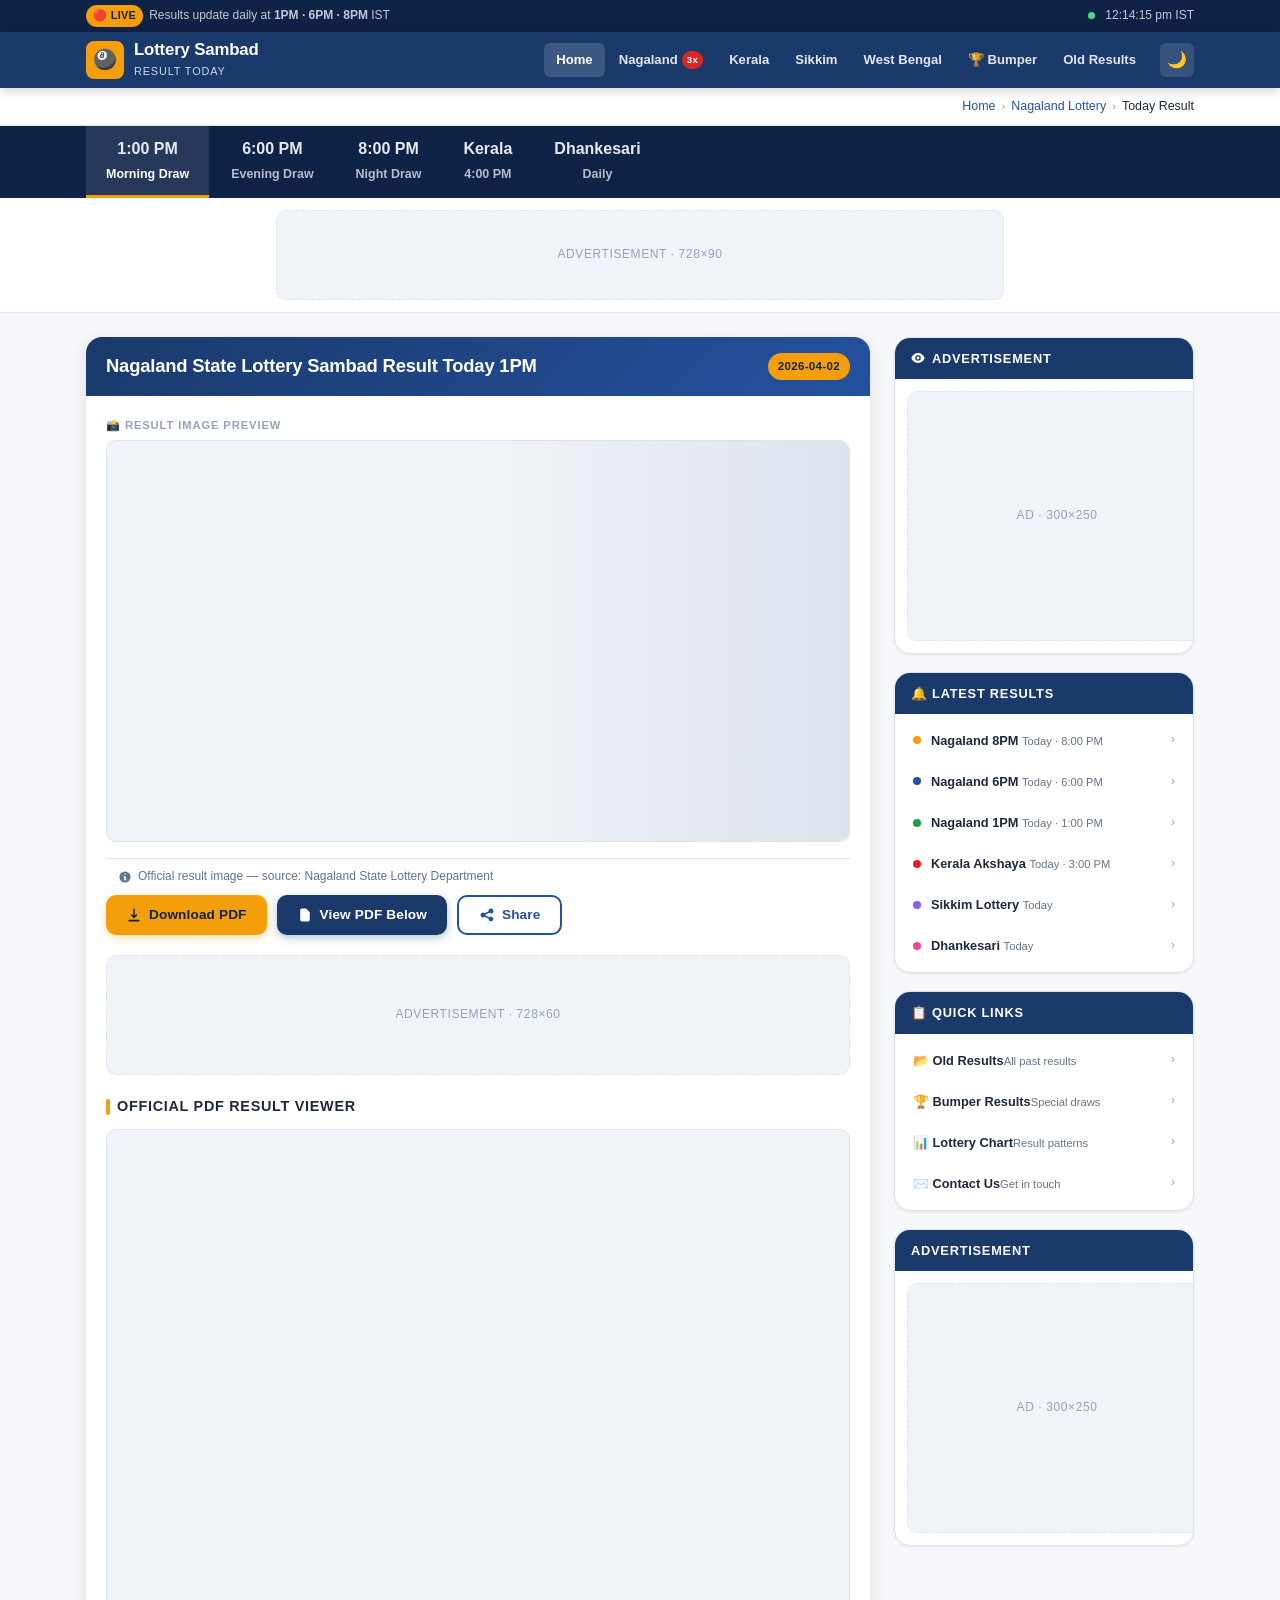
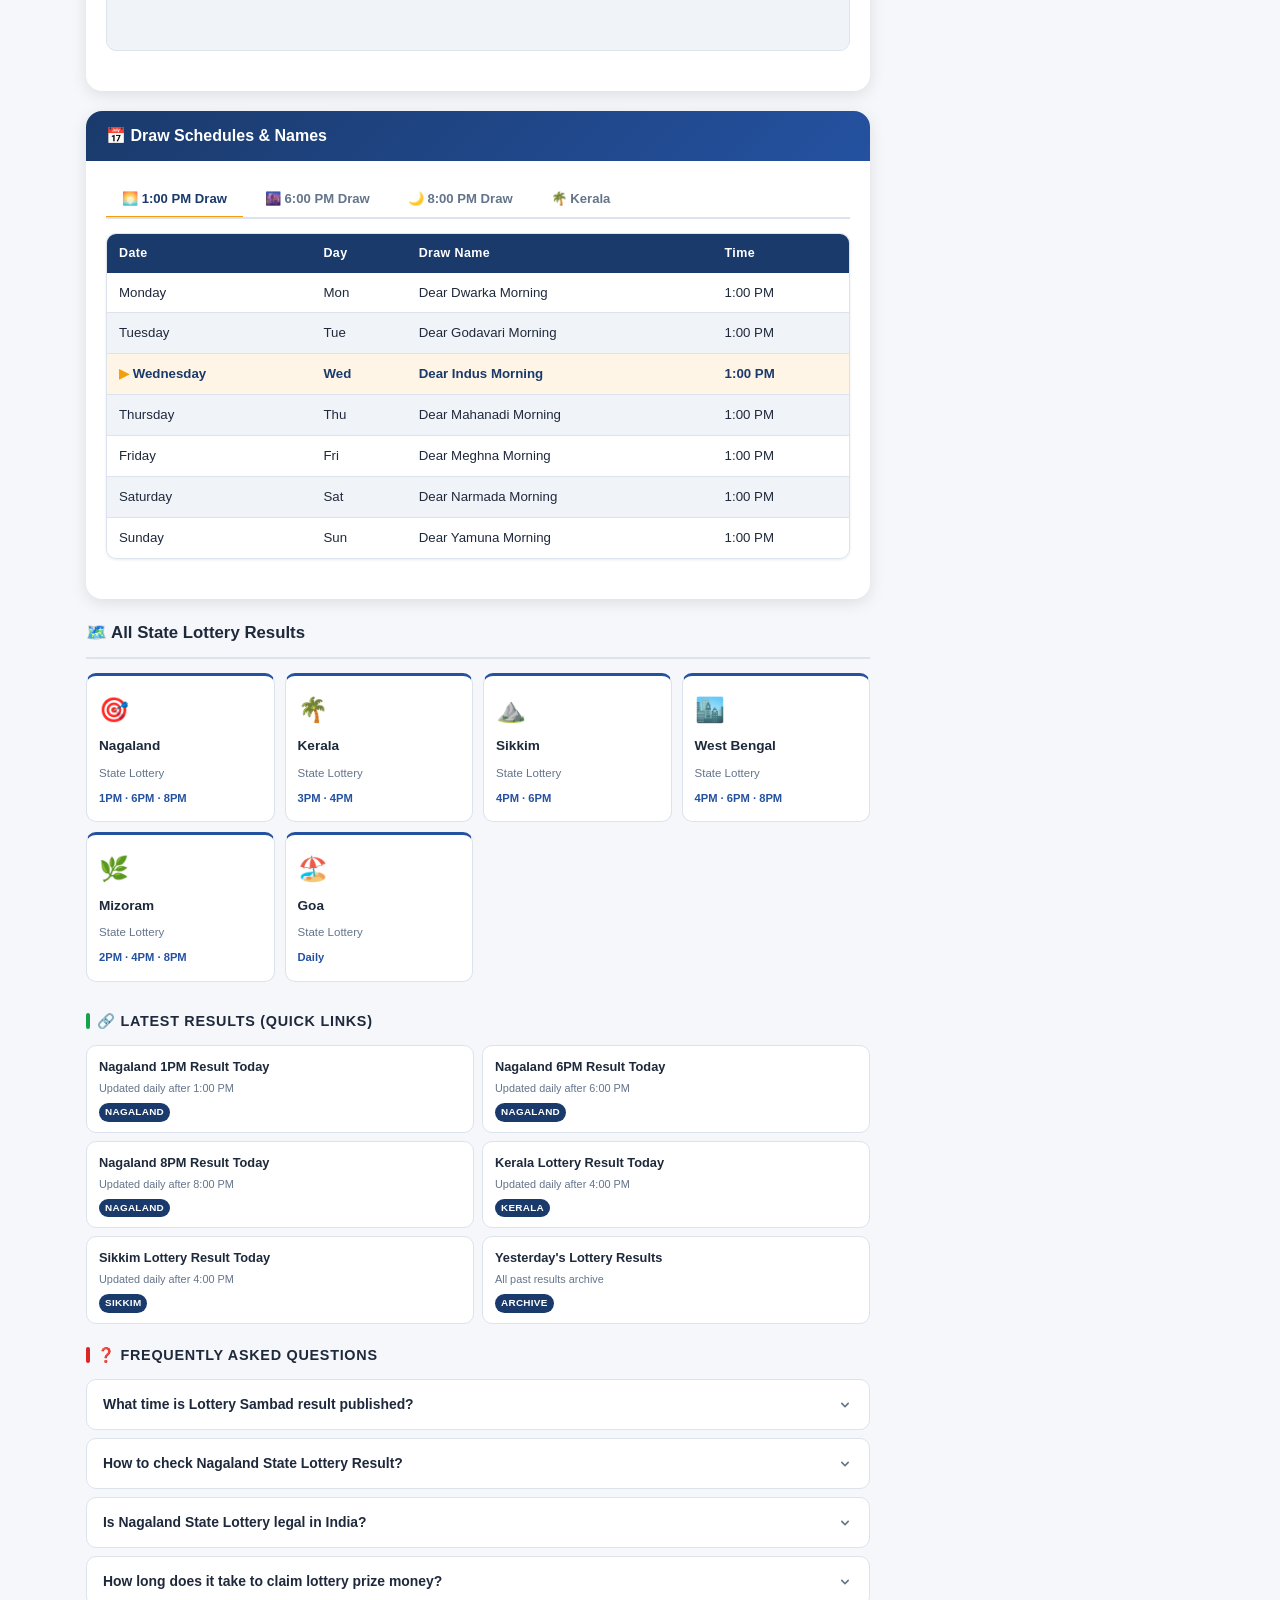
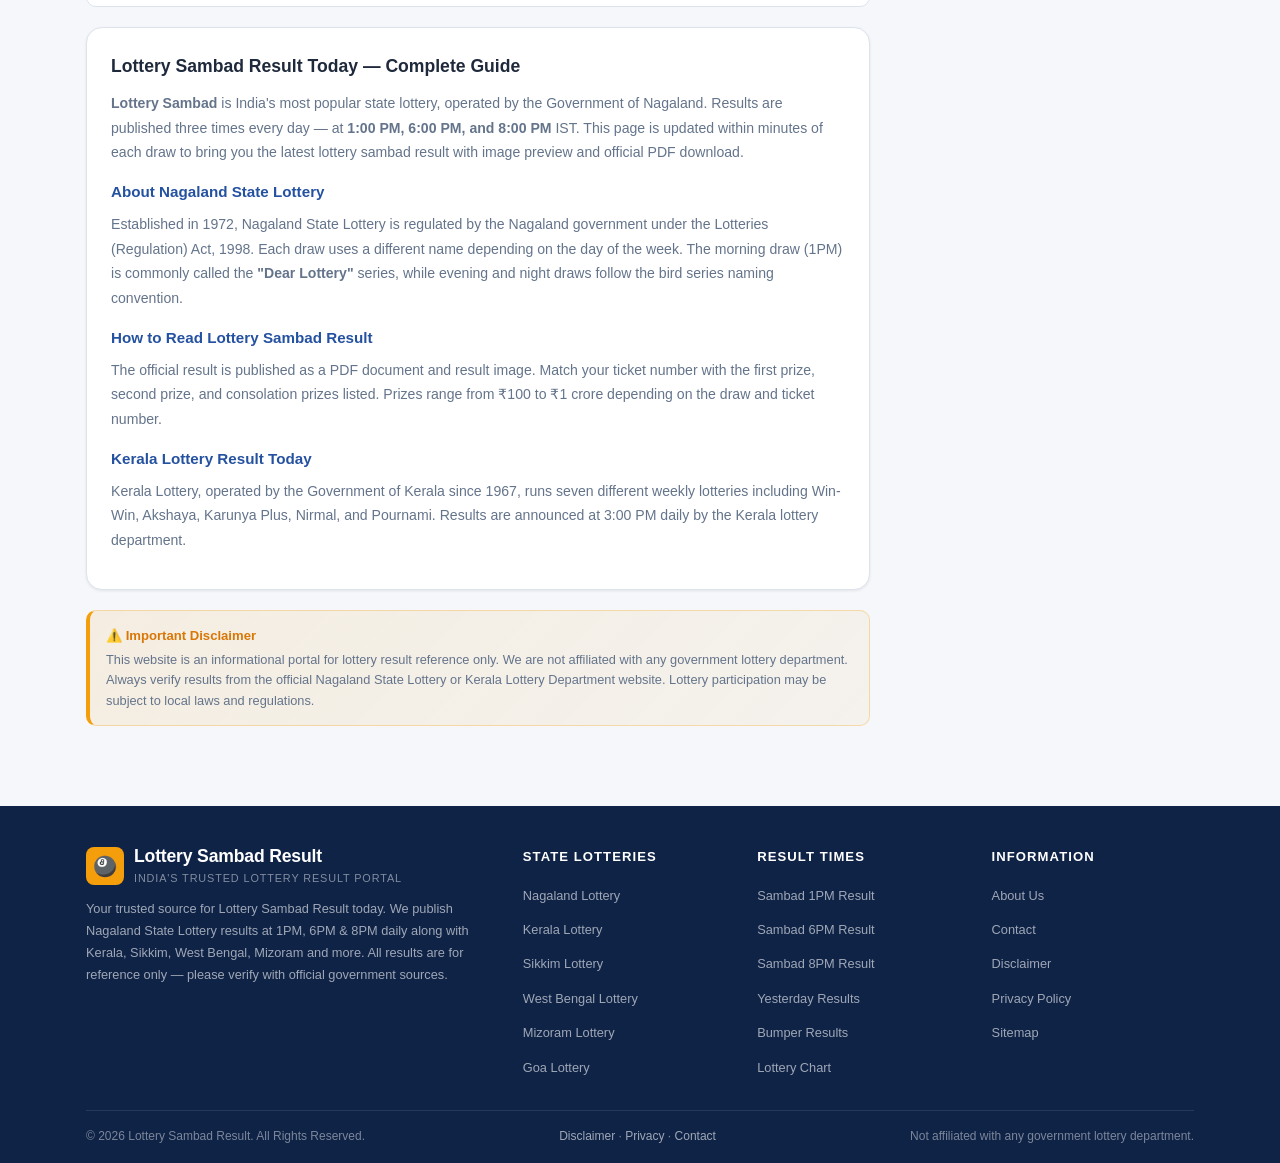
==== commit 20790d48: "Implement loadResults function to fetch and display data Add function to load results from results.j" ====
--- a/index.html
+++ b/index.html
@@ -2057,6 +2057,30 @@
       localStorage.setItem('darkMode', darkMode);
       applyTheme();
     });
+    
+    function loadResults() {
+  fetch("results.json")
+    .then(res => res.json())
+    .then(data => {
+
+      const latest = data.nagaland[0];
+
+      if (latest.image) {
+        document.getElementById("result-image").src = latest.image;
+      }
+
+      if (latest.pdf) {
+        document.getElementById("pdf-iframe").src = latest.pdf;
+        document.getElementById("download-btn").href = latest.pdf;
+      }
+
+      if (latest.date) {
+        document.getElementById("result-date-badge").innerText = latest.date;
+      }
+
+    })
+    .catch(err => console.log("Error loading data:", err));
+}
 
     // ── SHARE API ──
     function shareResult() {
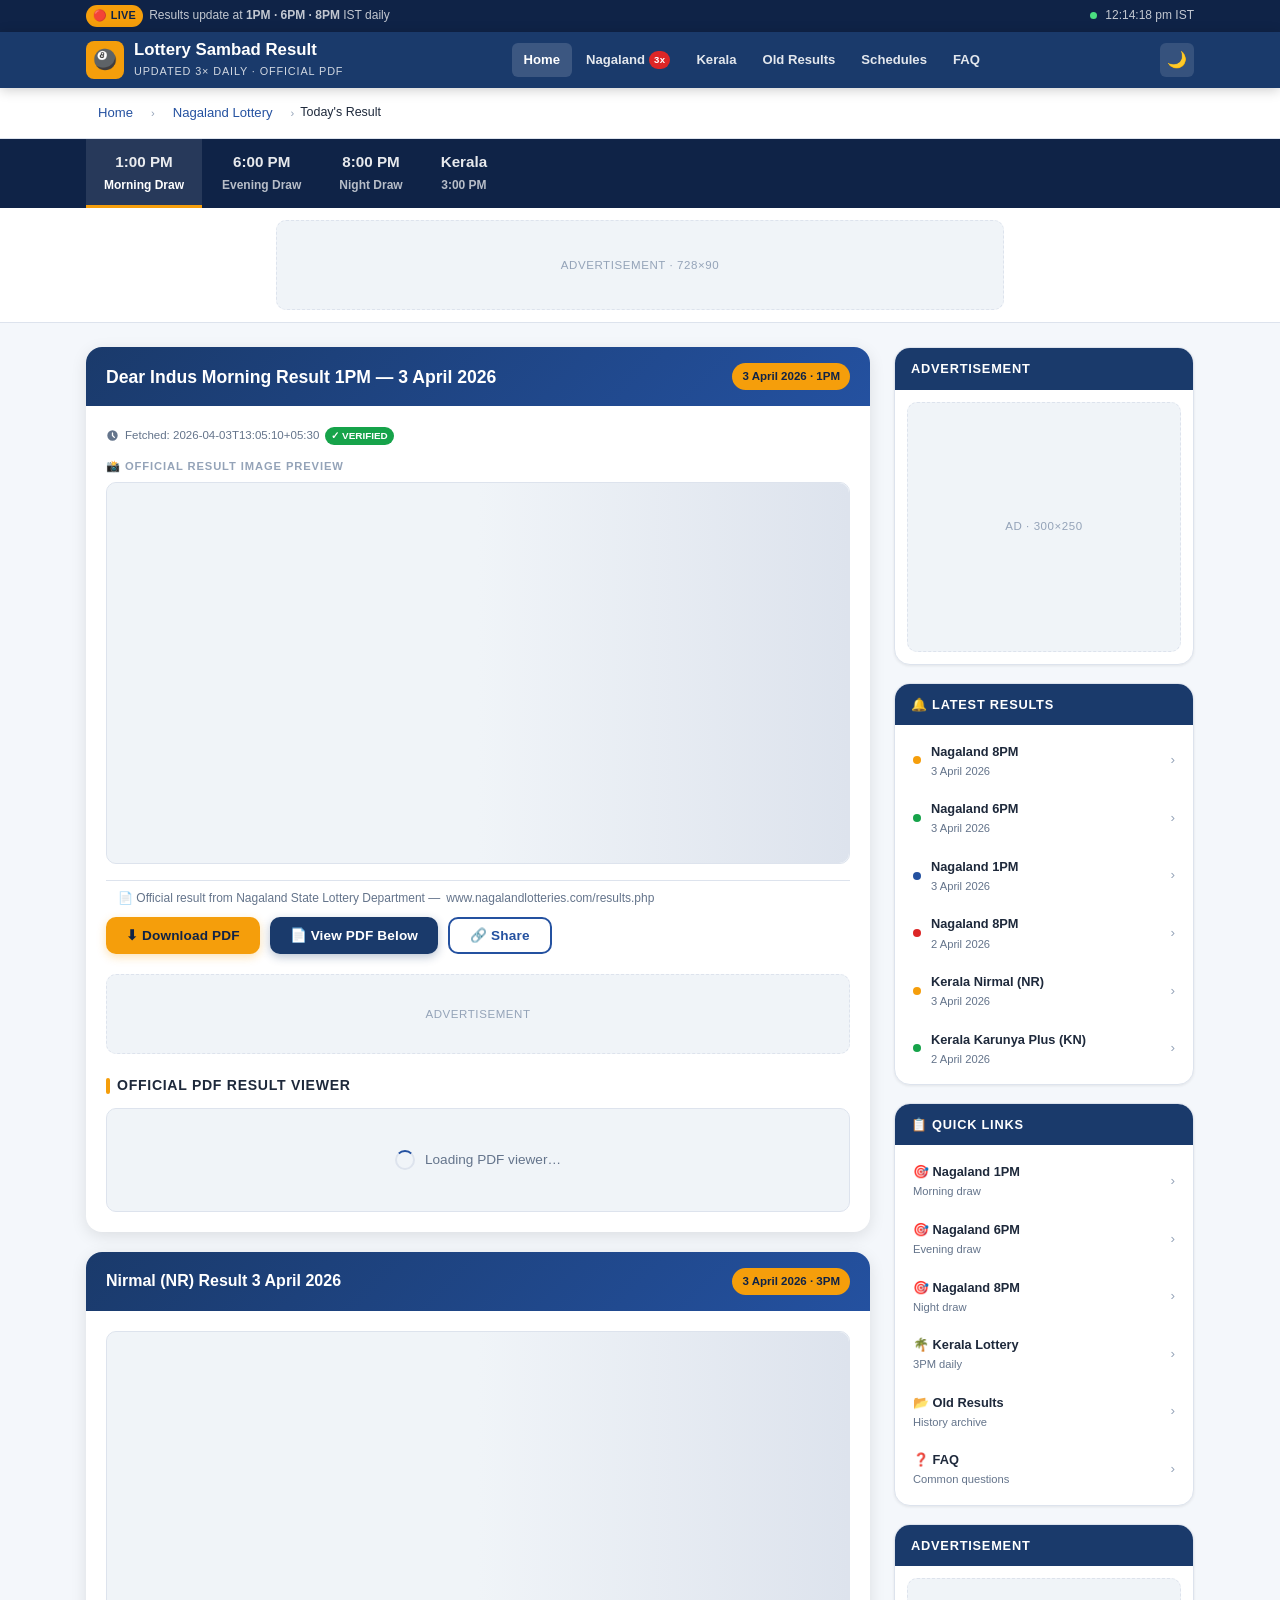
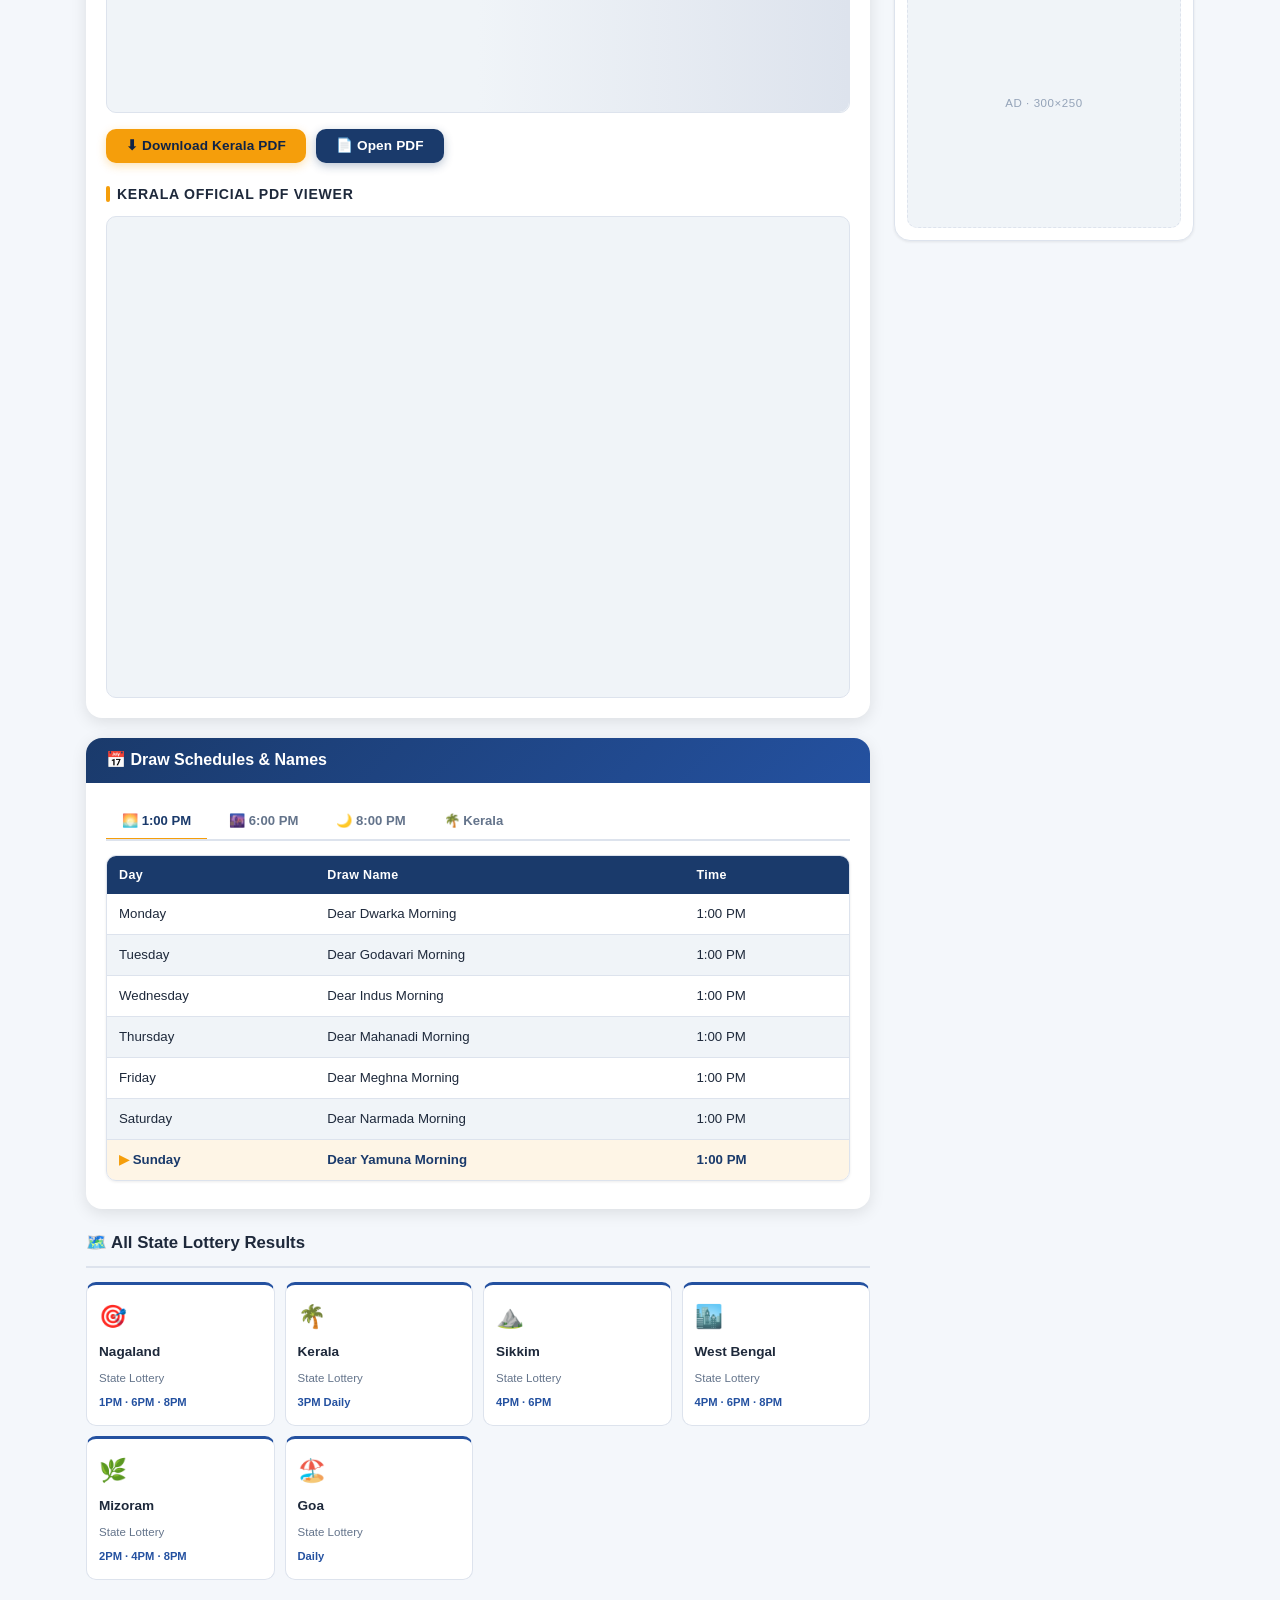
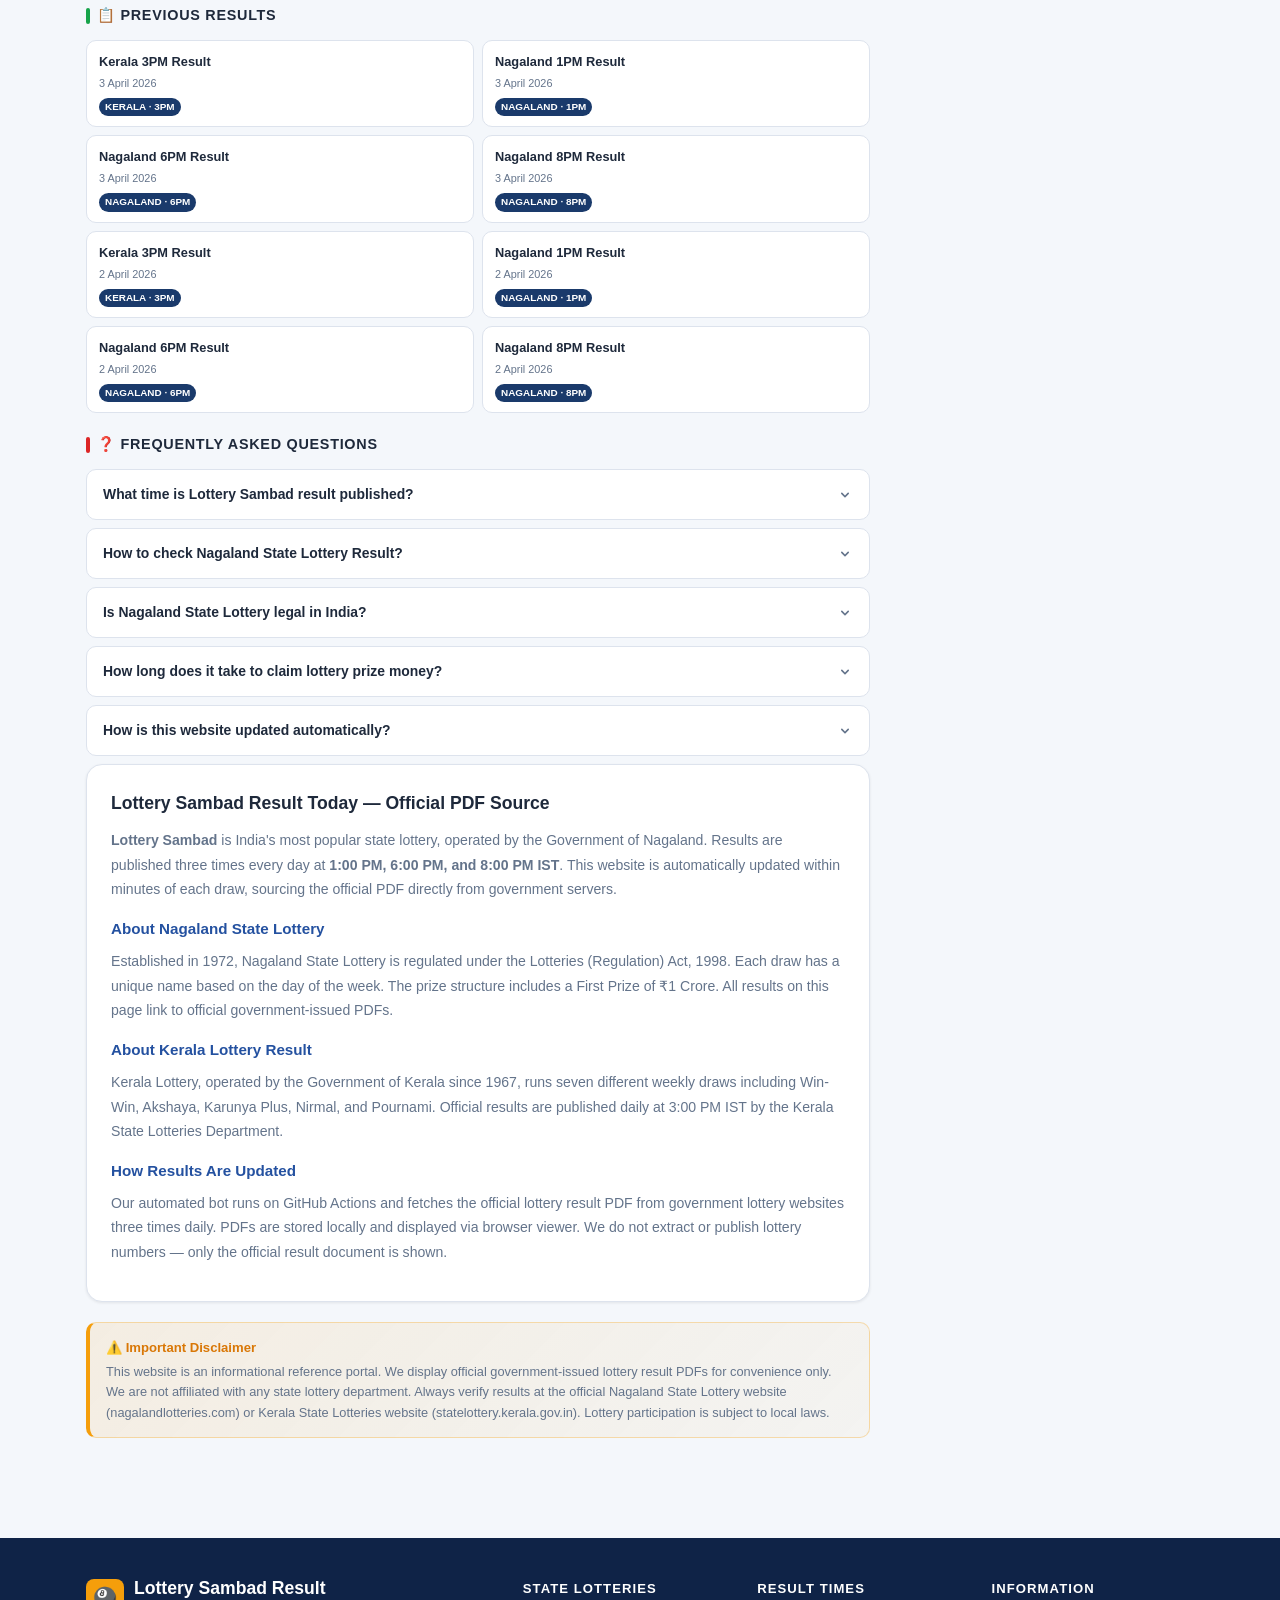
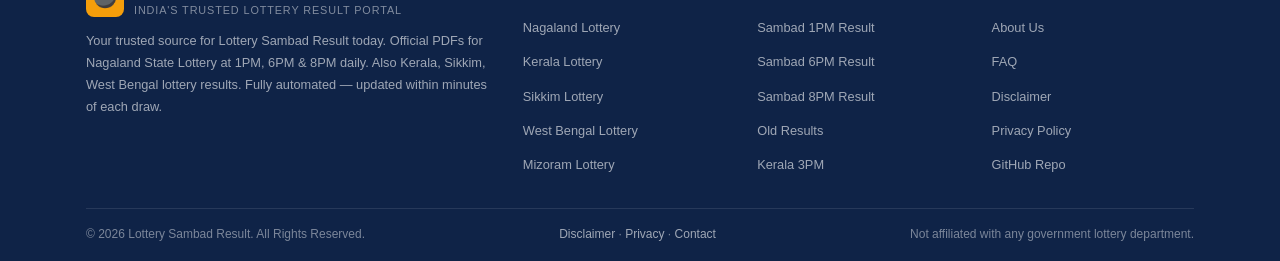
==== commit 5215c06a: "Add files via upload" ====
--- a/index.html
+++ b/index.html
@@ -1,2120 +1,1251 @@
 <!DOCTYPE html>
 <html lang="en" prefix="og: https://ogp.me/ns#">
 <head>
-  <!-- ═══════════════════════════════════════════
-       LOTTERY SAMBAD RESULT — ULTRA-FAST THEME
-       GeneratePress-Inspired | Blogger Compatible
-       Built for Speed · SEO · Core Web Vitals
-  ════════════════════════════════════════════ -->
-  <meta charset="UTF-8">
-  <meta name="viewport" content="width=device-width, initial-scale=1.0, viewport-fit=cover">
-  <meta http-equiv="X-UA-Compatible" content="IE=edge">
-
-  <!-- ── PRIMARY META ── -->
-  <title id="page-title">Lottery Sambad Result Today 1PM 6PM 8PM | Nagaland &amp; Kerala Lottery</title>
-  <meta name="description" id="page-desc" content="Check Lottery Sambad Result Today 2025. Nagaland State Lottery 1PM, 6PM & 8PM results with image preview and PDF download. Kerala, Sikkim, West Bengal lottery results.">
-  <meta name="keywords" content="lottery sambad result today, nagaland lottery result, kerala lottery result, lottery result today, lottery sambad 8pm result, lottery sambad 1pm">
-  <meta name="robots" content="index, follow, max-snippet:-1, max-image-preview:large, max-video-preview:-1">
-  <meta name="author" content="Lottery Result Today">
-  <meta name="theme-color" content="#1a3a6b">
-  <link rel="canonical" href="https://yourdomain.com/" id="canonical-url">
-
-  <!-- ── OPEN GRAPH ── -->
-  <meta property="og:type" content="website">
-  <meta property="og:locale" content="en_IN">
-  <meta property="og:site_name" content="Lottery Sambad Result">
-  <meta property="og:title" content="Lottery Sambad Result Today | Nagaland 1PM 6PM 8PM">
-  <meta property="og:description" content="Check today's Lottery Sambad Result. Nagaland, Kerala, Sikkim state lottery results with image and PDF.">
-  <meta property="og:image" id="og-image" content="https://yourdomain.com/og-image.jpg">
-  <meta property="og:image:width" content="1200">
-  <meta property="og:image:height" content="630">
-  <meta property="og:url" content="https://yourdomain.com/">
-
-  <!-- ── TWITTER CARD ── -->
-  <meta name="twitter:card" content="summary_large_image">
-  <meta name="twitter:site" content="@yourtwitterhandle">
-  <meta name="twitter:title" content="Lottery Sambad Result Today | Nagaland 1PM 6PM 8PM">
-  <meta name="twitter:description" content="Check today's Lottery Sambad Result with PDF download.">
-  <meta name="twitter:image" id="tw-image" content="https://yourdomain.com/og-image.jpg">
-
-  <!-- ── SCHEMA MARKUP: WebSite ── -->
-  <script type="application/ld+json">
-  {
-    "@context": "https://schema.org",
-    "@type": "WebSite",
-    "name": "Lottery Sambad Result",
-    "url": "https://yourdomain.com/",
-    "description": "Daily Lottery Sambad Result Today - Nagaland State Lottery 1PM, 6PM & 8PM",
-    "potentialAction": {
-      "@type": "SearchAction",
-      "target": "https://yourdomain.com/?q={search_term_string}",
-      "query-input": "required name=search_term_string"
+<!-- ═══════════════════════════════════════════════════════════
+     LOTTERY SAMBAD RESULT — GitHub Pages Static Frontend
+     Version : 2.0 | Built for Core Web Vitals & SEO
+     Data    : Reads results.json auto-updated by bot.py
+     Deploy  : GitHub Pages (Settings → Pages → main branch)
+════════════════════════════════════════════════════════════ -->
+<meta charset="UTF-8">
+<meta name="viewport" content="width=device-width,initial-scale=1,viewport-fit=cover">
+<meta http-equiv="X-UA-Compatible" content="IE=edge">
+
+<!-- ── SEO META ───────────────────────────────────────────── -->
+<title id="doc-title">Lottery Sambad Result Today 1PM 6PM 8PM | Nagaland &amp; Kerala Lottery 2026</title>
+<meta name="description" id="doc-desc" content="Check Lottery Sambad Result Today 2026. Nagaland State Lottery 1PM 6PM 8PM results with official PDF preview and download. Kerala, Sikkim lottery results updated daily.">
+<meta name="keywords" content="lottery sambad result today,nagaland lottery result,kerala lottery result,lottery result today,lottery sambad 8pm,nagaland state lottery,dear lottery result">
+<meta name="robots" content="index,follow,max-snippet:-1,max-image-preview:large,max-video-preview:-1">
+<meta name="author" content="Lottery Sambad Result">
+<meta name="theme-color" content="#1a3a6b">
+<!-- ← UPDATE → Replace with your GitHub Pages domain -->
+<link rel="canonical" href="https://harshsharmaoo7.github.io/Lottery-Bot/" id="canonical">
+
+<!-- ── OPEN GRAPH ──────────────────────────────────────────── -->
+<meta property="og:type" content="website">
+<meta property="og:locale" content="en_IN">
+<meta property="og:site_name" content="Lottery Sambad Result">
+<meta property="og:title" id="og-title" content="Lottery Sambad Result Today | Nagaland 1PM 6PM 8PM">
+<meta property="og:description" content="Check Lottery Sambad Result Today. Official PDF preview with image. Nagaland, Kerala, Sikkim results updated 3× daily.">
+<meta property="og:image" id="og-image" content="https://harshsharmaoo7.github.io/Lottery-Bot/images/og-default.jpg">
+<meta property="og:url" content="https://harshsharmaoo7.github.io/Lottery-Bot/">
+
+<!-- ── TWITTER CARD ────────────────────────────────────────── -->
+<meta name="twitter:card" content="summary_large_image">
+<meta name="twitter:title" id="tw-title" content="Lottery Sambad Result Today | Nagaland 1PM 6PM 8PM">
+<meta name="twitter:description" content="Check today's Lottery Sambad Result with PDF download. Updated 3× daily.">
+<meta name="twitter:image" id="tw-image" content="https://harshsharmaoo7.github.io/Lottery-Bot/images/og-default.jpg">
+
+<!-- ── SCHEMA: WebSite ─────────────────────────────────────── -->
+<script type="application/ld+json">
+{"@context":"https://schema.org","@type":"WebSite","name":"Lottery Sambad Result","url":"https://harshsharmaoo7.github.io/Lottery-Bot/","description":"Daily Lottery Sambad Result - Nagaland State Lottery 1PM 6PM 8PM","potentialAction":{"@type":"SearchAction","target":"https://harshsharmaoo7.github.io/Lottery-Bot/?q={search_term_string}","query-input":"required name=search_term_string"}}
+</script>
+
+<!-- ── SCHEMA: FAQPage ─────────────────────────────────────── -->
+<script type="application/ld+json">
+{"@context":"https://schema.org","@type":"FAQPage","mainEntity":[{"@type":"Question","name":"What time is Lottery Sambad result published?","acceptedAnswer":{"@type":"Answer","text":"Lottery Sambad results are published three times daily: 1:00 PM (morning), 6:00 PM (evening), and 8:00 PM (night) IST."}},{"@type":"Question","name":"How to check Nagaland State Lottery Result?","acceptedAnswer":{"@type":"Answer","text":"Visit this page after the draw time. The result image and PDF viewer load automatically. Download the official PDF using the button."}},{"@type":"Question","name":"Is Nagaland State Lottery legal in India?","acceptedAnswer":{"@type":"Answer","text":"Yes. Nagaland State Lottery is 100% legal, regulated by the Government of Nagaland since 1972 under the Lotteries Regulation Act, 1998."}},{"@type":"Question","name":"How long to claim lottery prize?","acceptedAnswer":{"@type":"Answer","text":"After submitting all required documents with the original winning ticket, prize money is processed within 3 working days."}}]}
+</script>
+
+<!-- ── SCHEMA: BreadcrumbList ──────────────────────────────── -->
+<script type="application/ld+json" id="schema-breadcrumb">
+{"@context":"https://schema.org","@type":"BreadcrumbList","itemListElement":[{"@type":"ListItem","position":1,"name":"Home","item":"https://harshsharmaoo7.github.io/Lottery-Bot/"},{"@type":"ListItem","position":2,"name":"Nagaland Lottery Result","item":"https://harshsharmaoo7.github.io/Lottery-Bot/#nagaland"}]}
+</script>
+
+<!-- ── SCHEMA: Article (injected by JS after data loads) ───── -->
+<script type="application/ld+json" id="schema-article">{}</script>
+
+<!-- ════════════════════════════════════════════════════════════
+     CSS — ALL INLINED, ZERO RENDER-BLOCKING
+     Mobile-first. System fonts. Under 45 KB.
+════════════════════════════════════════════════════════════ -->
+<style>
+/* ── TOKENS ── */
+:root{
+  --brand:#1a3a6b;--brand2:#2451a0;--brand-dk:#0f2347;
+  --gold:#f59e0b;--gold-dk:#d97706;
+  --red:#dc2626;--green:#16a34a;
+  --bg:#f4f7fb;--card:#fff;--card2:#f0f4f8;
+  --border:#dde3ed;--text:#1e293b;--muted:#64748b;--faint:#94a3b8;
+  --sh1:0 1px 3px rgba(0,0,0,.08);
+  --sh2:0 4px 16px rgba(0,0,0,.10);
+  --sh3:0 8px 32px rgba(0,0,0,.14);
+  --r1:6px;--r2:10px;--r3:16px;
+  --nh:56px;--sw:300px;
+  --font:-apple-system,BlinkMacSystemFont,'Segoe UI',Roboto,Ubuntu,sans-serif;
+  --ease:.18s ease;
+}
+@media(prefers-color-scheme:dark){:root{
+  --bg:#0d1b2e;--card:#162035;--card2:#1c2a42;
+  --border:#2a3f5f;--text:#e2e8f0;--muted:#94a3b8;--faint:#64748b;
+  --sh1:0 1px 3px rgba(0,0,0,.3);--sh2:0 4px 16px rgba(0,0,0,.4);--sh3:0 8px 32px rgba(0,0,0,.5);
+}}
+[data-theme=dark]{
+  --bg:#0d1b2e;--card:#162035;--card2:#1c2a42;
+  --border:#2a3f5f;--text:#e2e8f0;--muted:#94a3b8;--faint:#64748b;
+  --sh1:0 1px 3px rgba(0,0,0,.3);--sh2:0 4px 16px rgba(0,0,0,.4);--sh3:0 8px 32px rgba(0,0,0,.5);
+}
+
+/* ── RESET ── */
+*,*::before,*::after{box-sizing:border-box;margin:0;padding:0}
+html{scroll-behavior:smooth;font-size:16px;-webkit-text-size-adjust:100%}
+body{font-family:var(--font);background:var(--bg);color:var(--text);line-height:1.65;min-height:100vh;-webkit-font-smoothing:antialiased;overflow-x:hidden}
+img{max-width:100%;height:auto;display:block}
+a{color:var(--brand2);text-decoration:none}
+a:hover{color:var(--gold);text-decoration:underline}
+ul{list-style:none}
+button{cursor:pointer;font-family:inherit}
+
+/* ── SKIP LINK ── */
+.skip{position:absolute;top:-100%;left:8px;background:var(--brand);color:#fff;padding:8px 16px;border-radius:0 0 var(--r1) var(--r1);font-size:.85rem;font-weight:600;z-index:9999;transition:top var(--ease)}
+.skip:focus{top:0}
+
+/* ── CONTAINER ── */
+.wrap{width:100%;max-width:1140px;margin:0 auto;padding:0 16px}
+
+/* ── TOP BAR ── */
+.topbar{background:var(--brand-dk);padding:5px 0;font-size:.75rem;color:rgba(255,255,255,.75)}
+.topbar .wrap{display:flex;align-items:center;justify-content:space-between;gap:8px;flex-wrap:wrap}
+.tb-badge{background:var(--gold);color:var(--brand-dk);font-weight:700;font-size:.68rem;padding:2px 7px;border-radius:999px;letter-spacing:.03em}
+.tb-right{display:flex;align-items:center;gap:8px}
+.live-dot{width:7px;height:7px;background:#4ade80;border-radius:50%;display:inline-block;animation:pulse 1.5s infinite;flex-shrink:0}
+@keyframes pulse{0%,100%{opacity:1;transform:scale(1)}50%{opacity:.5;transform:scale(.7)}}
+
+/* ── HEADER ── */
+header{background:var(--brand);position:sticky;top:0;z-index:100;box-shadow:0 2px 12px rgba(0,0,0,.2)}
+.hdr{display:flex;align-items:center;justify-content:space-between;height:var(--nh);gap:12px}
+.logo{display:flex;align-items:center;gap:10px;text-decoration:none;flex-shrink:0}
+.logo-icon{width:38px;height:38px;background:var(--gold);border-radius:8px;display:flex;align-items:center;justify-content:center;font-size:1.2rem;font-weight:900;color:var(--brand-dk);flex-shrink:0}
+.logo-text{color:#fff;line-height:1.2}
+.logo-text strong{display:block;font-size:1.05rem;font-weight:800}
+.logo-text span{font-size:.68rem;opacity:.8;text-transform:uppercase;letter-spacing:.08em}
+.logo:hover{text-decoration:none}
+nav ul{display:flex;align-items:center;gap:2px}
+nav a{color:rgba(255,255,255,.88);font-size:.82rem;font-weight:600;padding:6px 12px;border-radius:var(--r1);transition:background var(--ease),color var(--ease);white-space:nowrap;display:flex;align-items:center;gap:4px}
+nav a:hover,nav a.cur{background:rgba(255,255,255,.15);color:#fff;text-decoration:none}
+.nbadge{background:var(--red);color:#fff;font-size:.6rem;font-weight:700;padding:1px 5px;border-radius:999px;letter-spacing:.04em}
+.hbtn{background:rgba(255,255,255,.12);border:none;width:34px;height:34px;border-radius:var(--r1);display:flex;align-items:center;justify-content:center;font-size:1rem;flex-shrink:0;transition:background var(--ease)}
+.hbtn:hover{background:rgba(255,255,255,.22)}
+.ham{display:none;flex-direction:column;gap:4px;padding:8px}
+.ham span{display:block;width:20px;height:2px;background:#fff;border-radius:2px;transition:transform var(--ease),opacity var(--ease)}
+.ham.open span:nth-child(1){transform:translateY(6px) rotate(45deg)}
+.ham.open span:nth-child(2){opacity:0}
+.ham.open span:nth-child(3){transform:translateY(-6px) rotate(-45deg)}
+
+/* ── MOBILE NAV ── */
+.mnav{display:none;position:fixed;top:var(--nh);left:0;right:0;background:var(--brand-dk);z-index:99;box-shadow:var(--sh3);padding:12px;flex-direction:column;gap:4px}
+.mnav.open{display:flex}
+.mnav a{color:rgba(255,255,255,.88);font-size:.9rem;font-weight:600;padding:10px 14px;border-radius:var(--r1);text-decoration:none;transition:background var(--ease)}
+.mnav a:hover{background:rgba(255,255,255,.12)}
+.overlay{display:none;position:fixed;inset:0;background:rgba(0,0,0,.4);z-index:98}
+.overlay.open{display:block}
+
+/* ── BREADCRUMB ── */
+.bc-wrap{background:var(--card);border-bottom:1px solid var(--border);padding:8px 0}
+.bc{display:flex;align-items:center;gap:6px;font-size:.78rem;color:var(--muted);flex-wrap:wrap}
+.bc a{color:var(--brand2);font-weight:500}
+.bc a:hover{text-decoration:underline}
+.bc-sep{color:var(--faint);font-size:.7rem}
+.bc-cur{color:var(--text);font-weight:500}
+
+/* ── TIME TABS (draw selector) ── */
+.ttabs-wrap{background:var(--brand-dk);overflow-x:auto;scrollbar-width:none}
+.ttabs-wrap::-webkit-scrollbar{display:none}
+.ttabs{display:flex;align-items:stretch;max-width:1140px;margin:0 auto;padding:0 16px;gap:2px}
+.ttab{display:flex;flex-direction:column;align-items:center;justify-content:center;padding:10px 18px;color:rgba(255,255,255,.7);font-size:.75rem;font-weight:600;cursor:pointer;border-bottom:3px solid transparent;transition:all var(--ease);white-space:nowrap;text-decoration:none;gap:2px}
+.ttab strong{font-size:.95rem;font-weight:800;color:rgba(255,255,255,.9);display:block}
+.ttab:hover,.ttab.on{background:rgba(255,255,255,.1);color:#fff;border-bottom-color:var(--gold);text-decoration:none}
+
+/* ── ADS ── */
+.ad-wrap{background:var(--card);padding:12px 0;border-bottom:1px solid var(--border);text-align:center}
+.ad-ph{background:var(--card2);border:1px dashed var(--border);border-radius:var(--r2);display:flex;align-items:center;justify-content:center;color:var(--faint);font-size:.72rem;font-weight:500;letter-spacing:.05em;text-transform:uppercase}
+.ad-ph.banner{height:90px;max-width:728px;margin:0 auto}
+.ad-ph.rect{height:250px;width:100%}
+.ad-ph.half{height:80px}
+
+/* ── LAYOUT ── */
+.layout{display:grid;grid-template-columns:1fr var(--sw);gap:24px;padding:24px 0 40px;align-items:start}
+main{min-width:0}
+
+/* ── CARD ── */
+.card{background:var(--card);border-radius:var(--r3);box-shadow:var(--sh2);overflow:hidden;margin-bottom:20px}
+.card-hdr{background:linear-gradient(135deg,var(--brand) 0%,var(--brand2) 100%);padding:16px 20px;display:flex;align-items:center;justify-content:space-between;gap:12px;flex-wrap:wrap}
+.card-hdr h1,.card-hdr h2{color:#fff;font-size:1.1rem;font-weight:800;line-height:1.3;margin:0}
+.card-hdr h2{font-size:1rem}
+.date-badge{background:var(--gold);color:var(--brand-dk);font-size:.72rem;font-weight:700;padding:4px 10px;border-radius:999px;white-space:nowrap;flex-shrink:0}
+.card-body{padding:20px}
+
+/* ── RESULT IMAGE ── */
+.res-img-wrap{position:relative;background:var(--card2);border-radius:var(--r2);overflow:hidden;border:1px solid var(--border);margin-bottom:16px}
+.res-img-wrap img{width:100%;height:auto;display:block;transition:opacity .3s}
+.img-cap{padding:8px 12px;font-size:.75rem;color:var(--muted);border-top:1px solid var(--border);display:flex;align-items:center;gap:6px}
+/* Skeleton loader */
+.skeleton{width:100%;height:380px;background:linear-gradient(90deg,var(--card2) 25%,var(--border) 50%,var(--card2) 75%);background-size:200% 100%;animation:shimmer 1.4s infinite;border-radius:var(--r2)}
+@keyframes shimmer{0%{background-position:200% 0}100%{background-position:-200% 0}}
+
+/* ── BUTTONS ── */
+.btn{display:inline-flex;align-items:center;gap:7px;padding:10px 20px;border-radius:var(--r2);font-size:.85rem;font-weight:700;border:none;transition:all var(--ease);text-decoration:none;line-height:1;letter-spacing:.01em}
+.btn-gold{background:var(--gold);color:var(--brand-dk);box-shadow:0 3px 10px rgba(245,158,11,.3)}
+.btn-gold:hover{background:var(--gold-dk);transform:translateY(-1px);text-decoration:none;color:var(--brand-dk)}
+.btn-blue{background:var(--brand);color:#fff;box-shadow:0 3px 10px rgba(26,58,107,.3)}
+.btn-blue:hover{background:var(--brand2);transform:translateY(-1px);text-decoration:none;color:#fff}
+.btn-out{background:transparent;color:var(--brand2);border:2px solid var(--brand2)}
+.btn-out:hover{background:var(--brand);color:#fff;border-color:var(--brand);text-decoration:none}
+.btn-row{display:flex;gap:10px;flex-wrap:wrap;margin-bottom:20px}
+
+/* ── PDF VIEWER ── */
+.pdf-section h2{font-size:.88rem;font-weight:700;color:var(--text);margin-bottom:10px;display:flex;align-items:center;gap:7px;text-transform:uppercase;letter-spacing:.05em}
+.pdf-section h2::before{content:'';display:block;width:4px;height:16px;background:var(--gold);border-radius:2px}
+.pdf-box{position:relative;background:var(--card2);border-radius:var(--r2);border:1px solid var(--border);overflow:hidden}
+.pdf-box iframe{width:100%;height:520px;display:block;border:none}
+.pdf-loading{display:flex;align-items:center;justify-content:center;gap:10px;padding:40px 20px;color:var(--muted);font-size:.85rem}
+.spin{width:20px;height:20px;border:2px solid var(--border);border-top-color:var(--brand2);border-radius:50%;animation:spin .7s linear infinite}
+@keyframes spin{to{transform:rotate(360deg)}}
+.pdf-err{text-align:center;padding:32px 20px;color:var(--muted)}
+.pdf-err svg{margin:0 auto 12px;opacity:.5}
+.pdf-err p{font-size:.85rem;margin-bottom:14px}
+
+/* ── DRAW TABS ── */
+.dtabs{display:flex;gap:6px;margin-bottom:14px;border-bottom:2px solid var(--border);overflow-x:auto;scrollbar-width:none}
+.dtabs::-webkit-scrollbar{display:none}
+.dtab{padding:10px 16px;font-size:.82rem;font-weight:700;color:var(--muted);border:none;background:transparent;border-bottom:3px solid transparent;margin-bottom:-2px;transition:all var(--ease);white-space:nowrap}
+.dtab:hover{color:var(--brand2)}
+.dtab.on{color:var(--brand);border-bottom-color:var(--gold)}
+.dpanel{display:none}
+.dpanel.on{display:block}
+
+/* ── SCHEDULE TABLE ── */
+.tbl-wrap{overflow-x:auto;border-radius:var(--r2);border:1px solid var(--border);margin-bottom:8px;box-shadow:var(--sh1)}
+table{width:100%;border-collapse:collapse;font-size:.83rem}
+th{background:var(--brand);color:#fff;text-align:left;padding:9px 12px;font-weight:600;font-size:.78rem;letter-spacing:.03em}
+td{padding:9px 12px;border-bottom:1px solid var(--border);vertical-align:middle}
+tr:last-child td{border-bottom:none}
+tr:nth-child(even) td{background:var(--card2)}
+tr.today td{background:rgba(245,158,11,.1);font-weight:700;color:var(--brand)}
+tr.today td:first-child::before{content:'▶ ';color:var(--gold)}
+
+/* ── STATES GRID ── */
+.states-ttl{font-size:1.05rem;font-weight:800;margin-bottom:14px;padding-bottom:10px;border-bottom:2px solid var(--border)}
+.states-grid{display:grid;grid-template-columns:repeat(auto-fill,minmax(150px,1fr));gap:10px;margin-bottom:24px}
+.sc{background:var(--card);border:1px solid var(--border);border-top:3px solid var(--brand2);border-radius:var(--r2);padding:14px 12px;text-decoration:none;color:var(--text);transition:all var(--ease);display:flex;flex-direction:column;gap:5px}
+.sc:hover{border-color:var(--brand2);border-top-color:var(--gold);transform:translateY(-3px);box-shadow:var(--sh2);text-decoration:none}
+.sc-flag{font-size:1.4rem}
+.sc-name{font-size:.85rem;font-weight:700}
+.sc-sub{font-size:.72rem;color:var(--muted)}
+.sc-time{font-size:.7rem;font-weight:600;color:var(--brand2)}
+
+/* ── HISTORY LIST ── */
+.hist-ttl{font-size:.9rem;font-weight:700;margin-bottom:12px;display:flex;align-items:center;gap:7px;text-transform:uppercase;letter-spacing:.05em}
+.hist-ttl::before{content:'';display:block;width:4px;height:16px;background:var(--green);border-radius:2px}
+.hist-grid{display:grid;grid-template-columns:repeat(2,1fr);gap:8px;margin-bottom:20px}
+.hitem{background:var(--card);border:1px solid var(--border);border-radius:var(--r2);padding:10px 12px;text-decoration:none;color:var(--text);font-size:.8rem;font-weight:600;transition:all var(--ease);display:flex;flex-direction:column;gap:3px}
+.hitem:hover{border-color:var(--brand2);background:var(--card2);color:var(--brand2);text-decoration:none;transform:translateY(-2px);box-shadow:var(--sh1)}
+.hitem-sub{font-size:.68rem;color:var(--muted);font-weight:400}
+.hitem-badge{display:inline-block;font-size:.62rem;background:var(--brand);color:#fff;padding:1px 6px;border-radius:999px;font-weight:700;width:fit-content;margin-top:2px}
+
+/* ── FAQ ── */
+.faq-ttl{font-size:.9rem;font-weight:700;margin-bottom:12px;display:flex;align-items:center;gap:7px;text-transform:uppercase;letter-spacing:.05em}
+.faq-ttl::before{content:'';display:block;width:4px;height:16px;background:var(--red);border-radius:2px}
+.faq-item{border:1px solid var(--border);border-radius:var(--r2);overflow:hidden;margin-bottom:8px;background:var(--card)}
+.faq-q{display:flex;align-items:center;justify-content:space-between;padding:13px 16px;font-size:.87rem;font-weight:600;user-select:none;gap:10px}
+.faq-q svg{width:16px;height:16px;flex-shrink:0;transition:transform var(--ease);color:var(--muted)}
+.faq-item.open .faq-q svg{transform:rotate(180deg)}
+.faq-a{max-height:0;overflow:hidden;transition:max-height .3s ease,padding .2s;font-size:.84rem;color:var(--muted);line-height:1.7}
+.faq-item.open .faq-a{max-height:220px;padding:0 16px 14px}
+
+/* ── ARTICLE CONTENT ── */
+.art{background:var(--card);border-radius:var(--r3);padding:24px;margin-bottom:20px;box-shadow:var(--sh1);border:1px solid var(--border)}
+.art h2{font-size:1.1rem;font-weight:800;margin:20px 0 10px;color:var(--text)}
+.art h2:first-child{margin-top:0}
+.art h3{font-size:.95rem;font-weight:700;margin:14px 0 8px;color:var(--brand2)}
+.art p{font-size:.88rem;color:var(--muted);line-height:1.75;margin-bottom:12px}
+
+/* ── NOTICE ── */
+.notice{background:linear-gradient(135deg,rgba(245,158,11,.1),rgba(245,158,11,.04));border:1px solid rgba(245,158,11,.3);border-left:4px solid var(--gold);border-radius:var(--r2);padding:14px 16px;font-size:.8rem;color:var(--muted);line-height:1.6;margin-bottom:20px}
+.notice strong{color:var(--gold-dk);display:block;margin-bottom:4px;font-size:.82rem}
+
+/* ── SIDEBAR ── */
+aside{position:sticky;top:calc(var(--nh) + 16px)}
+.sw{background:var(--card);border-radius:var(--r3);box-shadow:var(--sh1);border:1px solid var(--border);overflow:hidden;margin-bottom:18px}
+.sw-ttl{background:var(--brand);color:#fff;padding:10px 16px;font-size:.8rem;font-weight:700;text-transform:uppercase;letter-spacing:.06em;display:flex;align-items:center;gap:7px}
+.sw-body{padding:8px}
+.sr-list{display:flex;flex-direction:column;gap:2px}
+.sr-item{display:flex;align-items:center;gap:10px;padding:8px 10px;border-radius:var(--r1);text-decoration:none;color:var(--text);font-size:.8rem;font-weight:500;transition:background var(--ease)}
+.sr-item:hover{background:var(--card2);text-decoration:none}
+.dot{width:8px;height:8px;border-radius:50%;flex-shrink:0;background:var(--gold)}
+.dot.b{background:var(--brand2)}.dot.g{background:var(--green)}.dot.r{background:var(--red)}
+.sr-info{flex:1;min-width:0}
+.sr-name{font-weight:600;white-space:nowrap;overflow:hidden;text-overflow:ellipsis;display:block}
+.sr-time{font-size:.7rem;color:var(--muted);display:block}
+.sr-arr{color:var(--faint);font-size:.85rem}
+
+/* ── LAST UPDATED ── */
+.updated-bar{display:flex;align-items:center;gap:6px;font-size:.72rem;color:var(--muted);margin-bottom:12px}
+.updated-bar svg{flex-shrink:0}
+
+/* ── FOOTER ── */
+footer{background:var(--brand-dk);color:rgba(255,255,255,.75);margin-top:40px}
+.footer-top{padding:40px 0 30px;display:grid;grid-template-columns:2fr 1fr 1fr 1fr;gap:32px}
+.footer-brand .logo-text strong{color:#fff;font-size:1.1rem}
+.footer-brand .logo-text span{color:rgba(255,255,255,.6)}
+.footer-desc{font-size:.8rem;line-height:1.7;margin-top:12px;color:rgba(255,255,255,.6)}
+.footer-col h4{color:#fff;font-size:.82rem;font-weight:700;text-transform:uppercase;letter-spacing:.08em;margin-bottom:14px}
+.footer-links{display:flex;flex-direction:column;gap:8px}
+.footer-links a{color:rgba(255,255,255,.6);font-size:.8rem;text-decoration:none;transition:color var(--ease)}
+.footer-links a:hover{color:var(--gold)}
+.footer-btm{border-top:1px solid rgba(255,255,255,.1);padding:16px 0;display:flex;align-items:center;justify-content:space-between;gap:12px;flex-wrap:wrap;font-size:.75rem;color:rgba(255,255,255,.45)}
+.footer-btm a{color:rgba(255,255,255,.6);text-decoration:none}
+.footer-btm a:hover{color:var(--gold)}
+
+/* ── UTILITY ── */
+.sr-only{position:absolute;width:1px;height:1px;padding:0;margin:-1px;overflow:hidden;clip:rect(0,0,0,0);white-space:nowrap;border:0}
+.sec-lbl{font-size:.7rem;font-weight:700;text-transform:uppercase;letter-spacing:.08em;color:var(--faint);margin-bottom:6px}
+.error-st{text-align:center;padding:30px 20px;color:var(--muted)}
+.error-st svg{margin:0 auto 10px;opacity:.4}
+.error-st p{font-size:.85rem;margin-bottom:12px}
+
+/* ── RESPONSIVE ── */
+@media(max-width:900px){
+  .layout{grid-template-columns:1fr}
+  aside{position:static}
+  .footer-top{grid-template-columns:1fr 1fr;gap:24px}
+  .footer-brand{grid-column:1/-1}
+}
+@media(max-width:600px){
+  :root{--nh:52px}
+  nav ul{display:none}
+  .ham{display:flex}
+  .logo-text span{display:none}
+  .logo-text strong{font-size:.95rem}
+  .card-hdr h1,.card-hdr h2{font-size:.95rem}
+  .hist-grid{grid-template-columns:1fr}
+  .states-grid{grid-template-columns:repeat(2,1fr)}
+  .footer-top{grid-template-columns:1fr}
+  .footer-brand{grid-column:auto}
+  .footer-btm{flex-direction:column;text-align:center}
+  .pdf-box iframe{height:360px}
+  .ttab{padding:8px 12px}
+  .ttab strong{font-size:.85rem}
+  .ad-ph.banner{height:60px}
+}
+@media(max-width:360px){.states-grid{grid-template-columns:1fr}}
+@media print{header,footer,aside,.ad-wrap,.btn-row,.ttabs-wrap{display:none}.layout{grid-template-columns:1fr}.card{box-shadow:none;border:1px solid #ccc}}
+</style>
+</head>
+
+<body>
+<a class="skip" href="#main">Skip to main content</a>
+<div class="overlay" id="ov" onclick="closeNav()" aria-hidden="true"></div>
+
+<!-- MOBILE NAV -->
+<nav class="mnav" id="mnav" aria-label="Mobile navigation">
+  <a href="#nagaland">🎯 Nagaland Lottery</a>
+  <a href="#kerala">🌴 Kerala Lottery</a>
+  <a href="#history">📋 Previous Results</a>
+  <a href="#schedules">📅 Draw Schedules</a>
+  <a href="#faq">❓ FAQ</a>
+  <a href="#about">ℹ️ About</a>
+</nav>
+
+<!-- TOP BAR -->
+<div class="topbar" role="complementary">
+  <div class="wrap">
+    <div style="display:flex;align-items:center;gap:6px;">
+      <span class="tb-badge">🔴 LIVE</span>
+      <span>Results update at <strong>1PM · 6PM · 8PM</strong> IST daily</span>
+    </div>
+    <div class="tb-right">
+      <span class="live-dot" aria-hidden="true"></span>
+      <span id="clock">Loading...</span>
+    </div>
+  </div>
+</div>
+
+<!-- HEADER -->
+<header role="banner">
+  <div class="wrap hdr">
+    <a href="#" class="logo" aria-label="Lottery Sambad Result Home">
+      <div class="logo-icon" aria-hidden="true">🎱</div>
+      <div class="logo-text">
+        <strong>Lottery Sambad Result</strong>
+        <span>Updated 3× Daily · Official PDF</span>
+      </div>
+    </a>
+
+    <nav aria-label="Main navigation">
+      <ul role="list">
+        <li><a href="#" class="cur">Home</a></li>
+        <li><a href="#nagaland">Nagaland <span class="nbadge">3x</span></a></li>
+        <li><a href="#kerala">Kerala</a></li>
+        <li><a href="#history">Old Results</a></li>
+        <li><a href="#schedules">Schedules</a></li>
+        <li><a href="#faq">FAQ</a></li>
+      </ul>
+    </nav>
+
+    <button class="hbtn" id="themeBtn" aria-label="Toggle dark mode">🌙</button>
+    <button class="hbtn ham" id="hamBtn" aria-label="Open menu" aria-expanded="false" aria-controls="mnav">
+      <span></span><span></span><span></span>
+    </button>
+  </div>
+</header>
+
+<!-- BREADCRUMB -->
+<div class="bc-wrap">
+  <div class="wrap">
+    <nav class="bc" aria-label="Breadcrumb">
+      <a href="#">Home</a>
+      <span class="bc-sep" aria-hidden="true">›</span>
+      <a href="#nagaland">Nagaland Lottery</a>
+      <span class="bc-sep" aria-hidden="true">›</span>
+      <span class="bc-cur" id="bc-cur">Today's Result</span>
+    </nav>
+  </div>
+</div>
+
+<!-- DRAW TIME TABS -->
+<div class="ttabs-wrap" role="navigation" aria-label="Draw time selection">
+  <div class="ttabs">
+    <a href="#nagaland" class="ttab on" data-draw="1PM" onclick="switchDraw('1PM',this)">
+      <strong>1:00 PM</strong>Morning Draw
+    </a>
+    <a href="#nagaland" class="ttab" data-draw="6PM" onclick="switchDraw('6PM',this)">
+      <strong>6:00 PM</strong>Evening Draw
+    </a>
+    <a href="#nagaland" class="ttab" data-draw="8PM" onclick="switchDraw('8PM',this)">
+      <strong>8:00 PM</strong>Night Draw
+    </a>
+    <a href="#kerala" class="ttab" data-draw="3PM" onclick="switchDraw('3PM',this)">
+      <strong>Kerala</strong>3:00 PM
+    </a>
+  </div>
+</div>
+
+<!-- TOP AD -->
+<div class="ad-wrap" aria-label="Advertisement">
+  <div class="wrap">
+    <!--
+      ADSENSE: Replace this div with your ad code:
+      <script async src="https://pagead2.googlesyndication.com/pagead/js/adsbygoogle.js?client=ca-pub-XXXXXXXX" crossorigin="anonymous"></script>
+      <ins class="adsbygoogle" style="display:inline-block;width:728px;height:90px"
+           data-ad-client="ca-pub-XXXXXXXX" data-ad-slot="XXXXXXXX"></ins>
+      <script>(adsbygoogle = window.adsbygoogle || []).push({});</script>
+    -->
+    <div class="ad-ph banner">Advertisement · 728×90</div>
+  </div>
+</div>
+
+<!-- MAIN LAYOUT -->
+<div class="wrap">
+  <div class="layout">
+
+    <!-- ══ MAIN ══ -->
+    <main id="main" role="main">
+
+      <!-- LOADING STATE (shown while JSON fetches) -->
+      <div id="loading-state" class="card" style="padding:40px 20px;text-align:center;">
+        <div class="spin" style="margin:0 auto 16px;width:30px;height:30px;border-width:3px;" aria-hidden="true"></div>
+        <p style="color:var(--muted);font-size:.9rem;">Loading latest lottery results…</p>
+      </div>
+
+      <!-- NAGALAND RESULT CARD -->
+      <article class="card" id="nagaland" style="display:none;" itemscope itemtype="https://schema.org/Article">
+        <div class="card-hdr">
+          <h1 id="res-title" itemprop="headline">Nagaland State Lottery Sambad Result Today 1PM</h1>
+          <span class="date-badge" id="res-date">Loading…</span>
+        </div>
+        <div class="card-body">
+
+          <!-- Last updated row -->
+          <div class="updated-bar">
+            <svg width="13" height="13" viewBox="0 0 20 20" fill="currentColor" aria-hidden="true"><path fill-rule="evenodd" d="M10 18a8 8 0 100-16 8 8 0 000 16zm1-12a1 1 0 10-2 0v4a1 1 0 00.293.707l2.828 2.829a1 1 0 101.415-1.415L11 9.586V6z" clip-rule="evenodd"/></svg>
+            <span id="last-updated">Checking…</span>
+            <span id="verified-badge" style="display:none;background:var(--green);color:#fff;font-size:.62rem;font-weight:700;padding:1px 6px;border-radius:999px;">✓ VERIFIED</span>
+          </div>
+
+          <!-- Result image -->
+          <p class="sec-lbl">📸 Official Result Image Preview</p>
+          <div class="res-img-wrap" id="img-wrap">
+            <div class="skeleton" id="img-skel" aria-hidden="true"></div>
+            <img id="res-img" src="" alt=""
+              loading="lazy" decoding="async"
+              width="800" height="500"
+              itemprop="image"
+              style="display:none;"
+              onload="this.style.display='block';document.getElementById('img-skel').style.display='none';"
+              onerror="imgErr(this)">
+          </div>
+          <div class="img-cap">
+            📄 Official result from Nagaland State Lottery Department —
+            <span id="res-source">nagalandlotteries.com</span>
+          </div>
+
+          <!-- Action buttons -->
+          <div class="btn-row" role="group" aria-label="Result actions">
+            <a id="dl-btn" href="#" class="btn btn-gold" download aria-label="Download PDF result">
+              ⬇ Download PDF
+            </a>
+            <a href="#pdf-viewer" class="btn btn-blue">
+              📄 View PDF Below
+            </a>
+            <button class="btn btn-out" onclick="share()">
+              🔗 Share
+            </button>
+          </div>
+
+          <!-- Mid ad -->
+          <div class="ad-wrap" style="border:none;padding:0;margin-bottom:20px;">
+            <div class="ad-ph half">Advertisement</div>
+          </div>
+
+          <!-- PDF Viewer -->
+          <section class="pdf-section" id="pdf-viewer">
+            <h2>Official PDF Result Viewer</h2>
+            <div class="pdf-box" id="pdf-box">
+              <div class="pdf-loading" id="pdf-loading">
+                <div class="spin" aria-hidden="true"></div>
+                Loading PDF viewer…
+              </div>
+              <iframe
+                id="pdf-frame"
+                title="Lottery Sambad Result PDF"
+                src=""
+                loading="lazy"
+                style="display:none;"
+                onload="pdfLoaded()"
+                onerror="pdfErr()"
+                aria-label="Official lottery result PDF">
+              </iframe>
+              <div class="pdf-err" id="pdf-err" style="display:none;" role="alert">
+                <svg width="36" height="36" viewBox="0 0 24 24" fill="none" stroke="currentColor" stroke-width="1.5" aria-hidden="true"><path stroke-linecap="round" stroke-linejoin="round" d="M19.5 14.25v-2.625a3.375 3.375 0 00-3.375-3.375h-1.5A1.125 1.125 0 0113.5 7.125v-1.5a3.375 3.375 0 00-3.375-3.375H8.25m2.25 0H5.625c-.621 0-1.125.504-1.125 1.125v17.25c0 .621.504 1.125 1.125 1.125h12.75c.621 0 1.125-.504 1.125-1.125V11.25a9 9 0 00-9-9z"/></svg>
+                <p>PDF preview could not load in the browser.<br>Use the download button to view the official result.</p>
+                <a id="pdf-err-btn" href="#" class="btn btn-gold" download>⬇ Download PDF</a>
+              </div>
+            </div>
+          </section>
+
+        </div>
+      </article>
+
+      <!-- KERALA RESULT CARD -->
+      <article class="card" id="kerala" style="display:none;" itemscope itemtype="https://schema.org/Article">
+        <div class="card-hdr">
+          <h2 id="kerala-title" itemprop="headline">Kerala Lottery Result Today</h2>
+          <span class="date-badge" id="kerala-date">Loading…</span>
+        </div>
+        <div class="card-body">
+          <div class="res-img-wrap" id="k-img-wrap">
+            <div class="skeleton" id="k-img-skel" aria-hidden="true"></div>
+            <img id="kerala-img" src="" alt=""
+              loading="lazy" decoding="async"
+              style="display:none;"
+              onload="this.style.display='block';document.getElementById('k-img-skel').style.display='none';"
+              onerror="imgErr(this)">
+          </div>
+          <div class="btn-row">
+            <a id="kerala-dl" href="#" class="btn btn-gold" download>⬇ Download Kerala PDF</a>
+            <a id="kerala-view" href="#" class="btn btn-blue" target="_blank" rel="noopener">📄 Open PDF</a>
+          </div>
+          <div class="pdf-section">
+            <h2>Kerala Official PDF Viewer</h2>
+            <div class="pdf-box">
+              <iframe id="kerala-frame" title="Kerala Lottery Result PDF" src="" loading="lazy" style="height:480px;" aria-label="Kerala lottery result PDF"></iframe>
+            </div>
+          </div>
+        </div>
+      </article>
+
+      <!-- ERROR STATE (shown if JSON fails) -->
+      <div id="error-state" class="card" style="display:none;">
+        <div class="card-body error-st">
+          <svg width="40" height="40" viewBox="0 0 24 24" fill="none" stroke="currentColor" stroke-width="1.5" aria-hidden="true"><path stroke-linecap="round" stroke-linejoin="round" d="M12 9v3.75m-9.303 3.376c-.866 1.5.217 3.374 1.948 3.374h14.71c1.73 0 2.813-1.874 1.948-3.374L13.949 3.378c-.866-1.5-3.032-1.5-3.898 0L2.697 16.126zM12 15.75h.007v.008H12v-.008z"/></svg>
+          <p>Results not yet available. Please check back after the draw time.</p>
+          <button class="btn btn-blue" onclick="location.reload()">🔄 Refresh Page</button>
+        </div>
+      </div>
+
+      <!-- DRAW SCHEDULE TABLES -->
+      <section class="card" id="schedules" aria-label="Draw schedules">
+        <div class="card-hdr" style="padding:12px 20px;">
+          <h2 style="color:#fff;margin:0;">📅 Draw Schedules &amp; Names</h2>
+        </div>
+        <div class="card-body">
+          <div class="dtabs" role="tablist">
+            <button class="dtab on" onclick="showTab('t1pm',this)" role="tab" aria-selected="true">🌅 1:00 PM</button>
+            <button class="dtab" onclick="showTab('t6pm',this)" role="tab" aria-selected="false">🌆 6:00 PM</button>
+            <button class="dtab" onclick="showTab('t8pm',this)" role="tab" aria-selected="false">🌙 8:00 PM</button>
+            <button class="dtab" onclick="showTab('tkerala',this)" role="tab" aria-selected="false">🌴 Kerala</button>
+          </div>
+          <div class="dpanel on" id="t1pm" role="tabpanel">
+            <div class="tbl-wrap"><table>
+              <thead><tr><th>Day</th><th>Draw Name</th><th>Time</th></tr></thead>
+              <tbody>
+                <tr><td>Monday</td><td>Dear Dwarka Morning</td><td>1:00 PM</td></tr>
+                <tr><td>Tuesday</td><td>Dear Godavari Morning</td><td>1:00 PM</td></tr>
+                <tr><td>Wednesday</td><td>Dear Indus Morning</td><td>1:00 PM</td></tr>
+                <tr><td>Thursday</td><td>Dear Mahanadi Morning</td><td>1:00 PM</td></tr>
+                <tr><td>Friday</td><td>Dear Meghna Morning</td><td>1:00 PM</td></tr>
+                <tr><td>Saturday</td><td>Dear Narmada Morning</td><td>1:00 PM</td></tr>
+                <tr><td>Sunday</td><td>Dear Yamuna Morning</td><td>1:00 PM</td></tr>
+              </tbody>
+            </table></div>
+          </div>
+          <div class="dpanel" id="t6pm" role="tabpanel">
+            <div class="tbl-wrap"><table>
+              <thead><tr><th>Day</th><th>Draw Name</th><th>Time</th></tr></thead>
+              <tbody>
+                <tr><td>Monday</td><td>Dear Blitzen Evening</td><td>6:00 PM</td></tr>
+                <tr><td>Tuesday</td><td>Dear Comet Evening</td><td>6:00 PM</td></tr>
+                <tr><td>Wednesday</td><td>Dear Cupid Evening</td><td>6:00 PM</td></tr>
+                <tr><td>Thursday</td><td>Dear Dancer Evening</td><td>6:00 PM</td></tr>
+                <tr><td>Friday</td><td>Dear Dasher Evening</td><td>6:00 PM</td></tr>
+                <tr><td>Saturday</td><td>Dear Donner Evening</td><td>6:00 PM</td></tr>
+                <tr><td>Sunday</td><td>Dear Vixen Evening</td><td>6:00 PM</td></tr>
+              </tbody>
+            </table></div>
+          </div>
+          <div class="dpanel" id="t8pm" role="tabpanel">
+            <div class="tbl-wrap"><table>
+              <thead><tr><th>Day</th><th>Draw Name</th><th>Time</th></tr></thead>
+              <tbody>
+                <tr><td>Monday</td><td>Dear Finch Night</td><td>8:00 PM</td></tr>
+                <tr><td>Tuesday</td><td>Dear Goose Night</td><td>8:00 PM</td></tr>
+                <tr><td>Wednesday</td><td>Dear Pelican Night</td><td>8:00 PM</td></tr>
+                <tr><td>Thursday</td><td>Dear Sandpiper Night</td><td>8:00 PM</td></tr>
+                <tr><td>Friday</td><td>Dear SeaGull Night</td><td>8:00 PM</td></tr>
+                <tr><td>Saturday</td><td>Dear Stork Night</td><td>8:00 PM</td></tr>
+                <tr><td>Sunday</td><td>Dear Toucan Night</td><td>8:00 PM</td></tr>
+              </tbody>
+            </table></div>
+          </div>
+          <div class="dpanel" id="tkerala" role="tabpanel">
+            <div class="tbl-wrap"><table>
+              <thead><tr><th>Day</th><th>Draw Name</th><th>Time</th></tr></thead>
+              <tbody>
+                <tr><td>Monday</td><td>Win-Win (W)</td><td>3:00 PM</td></tr>
+                <tr><td>Tuesday</td><td>Sthree Sakthi (SS)</td><td>3:00 PM</td></tr>
+                <tr><td>Wednesday</td><td>Akshaya (AK)</td><td>3:00 PM</td></tr>
+                <tr><td>Thursday</td><td>Karunya Plus (KN)</td><td>3:00 PM</td></tr>
+                <tr><td>Friday</td><td>Nirmal (NR)</td><td>3:00 PM</td></tr>
+                <tr><td>Saturday</td><td>Karunya (KR)</td><td>3:00 PM</td></tr>
+                <tr><td>Sunday</td><td>Pournami (RN)</td><td>3:00 PM</td></tr>
+              </tbody>
+            </table></div>
+          </div>
+        </div>
+      </section>
+
+      <!-- STATE LOTTERY GRID -->
+      <section aria-label="All state lotteries">
+        <h2 class="states-ttl">🗺️ All State Lottery Results</h2>
+        <div class="states-grid">
+          <a href="#nagaland" class="sc"><span class="sc-flag">🎯</span><span class="sc-name">Nagaland</span><span class="sc-sub">State Lottery</span><span class="sc-time">1PM · 6PM · 8PM</span></a>
+          <a href="#kerala"   class="sc"><span class="sc-flag">🌴</span><span class="sc-name">Kerala</span><span class="sc-sub">State Lottery</span><span class="sc-time">3PM Daily</span></a>
+          <a href="#"         class="sc"><span class="sc-flag">⛰️</span><span class="sc-name">Sikkim</span><span class="sc-sub">State Lottery</span><span class="sc-time">4PM · 6PM</span></a>
+          <a href="#"         class="sc"><span class="sc-flag">🏙️</span><span class="sc-name">West Bengal</span><span class="sc-sub">State Lottery</span><span class="sc-time">4PM · 6PM · 8PM</span></a>
+          <a href="#"         class="sc"><span class="sc-flag">🌿</span><span class="sc-name">Mizoram</span><span class="sc-sub">State Lottery</span><span class="sc-time">2PM · 4PM · 8PM</span></a>
+          <a href="#"         class="sc"><span class="sc-flag">🏖️</span><span class="sc-name">Goa</span><span class="sc-sub">State Lottery</span><span class="sc-time">Daily</span></a>
+        </div>
+      </section>
+
+      <!-- HISTORY (Previous Results — dynamic) -->
+      <section id="history" aria-label="Previous results">
+        <p class="hist-ttl">📋 Previous Results</p>
+        <div class="hist-grid" id="hist-grid">
+          <div class="hitem" style="grid-column:1/-1;text-align:center;color:var(--muted);">Loading history…</div>
+        </div>
+      </section>
+
+      <!-- FAQ -->
+      <section id="faq" aria-label="Frequently asked questions">
+        <p class="faq-ttl">❓ Frequently Asked Questions</p>
+
+        <div class="faq-item" id="f1">
+          <div class="faq-q" onclick="faq('f1')" role="button" tabindex="0" aria-expanded="false" onkeydown="if(event.key==='Enter')faq('f1')">
+            What time is Lottery Sambad result published?
+            <svg viewBox="0 0 20 20" fill="currentColor" aria-hidden="true"><path fill-rule="evenodd" d="M5.293 7.293a1 1 0 011.414 0L10 10.586l3.293-3.293a1 1 0 111.414 1.414l-4 4a1 1 0 01-1.414 0l-4-4a1 1 0 010-1.414z" clip-rule="evenodd"/></svg>
+          </div>
+          <div class="faq-a">Lottery Sambad results are declared three times daily: <strong>1:00 PM</strong> (morning), <strong>6:00 PM</strong> (evening), and <strong>8:00 PM</strong> (night). This page is updated automatically within minutes of each draw via our bot.</div>
+        </div>
+
+        <div class="faq-item" id="f2">
+          <div class="faq-q" onclick="faq('f2')" role="button" tabindex="0" aria-expanded="false" onkeydown="if(event.key==='Enter')faq('f2')">
+            How to check Nagaland State Lottery Result?
+            <svg viewBox="0 0 20 20" fill="currentColor" aria-hidden="true"><path fill-rule="evenodd" d="M5.293 7.293a1 1 0 011.414 0L10 10.586l3.293-3.293a1 1 0 111.414 1.414l-4 4a1 1 0 01-1.414 0l-4-4a1 1 0 010-1.414z" clip-rule="evenodd"/></svg>
+          </div>
+          <div class="faq-a">After the draw time, the result image and official PDF appear automatically on this page. Click "View PDF Below" to preview in browser, or "Download PDF" to save the official result.</div>
+        </div>
+
+        <div class="faq-item" id="f3">
+          <div class="faq-q" onclick="faq('f3')" role="button" tabindex="0" aria-expanded="false" onkeydown="if(event.key==='Enter')faq('f3')">
+            Is Nagaland State Lottery legal in India?
+            <svg viewBox="0 0 20 20" fill="currentColor" aria-hidden="true"><path fill-rule="evenodd" d="M5.293 7.293a1 1 0 011.414 0L10 10.586l3.293-3.293a1 1 0 111.414 1.414l-4 4a1 1 0 01-1.414 0l-4-4a1 1 0 010-1.414z" clip-rule="evenodd"/></svg>
+          </div>
+          <div class="faq-a">Yes. Nagaland State Lottery is 100% legal, regulated by the Government of Nagaland since 1972 under the Lotteries (Regulation) Act, 1998. It is one of India's oldest state-run lotteries.</div>
+        </div>
+
+        <div class="faq-item" id="f4">
+          <div class="faq-q" onclick="faq('f4')" role="button" tabindex="0" aria-expanded="false" onkeydown="if(event.key==='Enter')faq('f4')">
+            How long does it take to claim lottery prize money?
+            <svg viewBox="0 0 20 20" fill="currentColor" aria-hidden="true"><path fill-rule="evenodd" d="M5.293 7.293a1 1 0 011.414 0L10 10.586l3.293-3.293a1 1 0 111.414 1.414l-4 4a1 1 0 01-1.414 0l-4-4a1 1 0 010-1.414z" clip-rule="evenodd"/></svg>
+          </div>
+          <div class="faq-a">After submitting all required documents along with the original winning lottery ticket, prize money is typically processed within <strong>3 working days</strong>. Sign the back of your winning ticket immediately.</div>
+        </div>
+
+        <div class="faq-item" id="f5">
+          <div class="faq-q" onclick="faq('f5')" role="button" tabindex="0" aria-expanded="false" onkeydown="if(event.key==='Enter')faq('f5')">
+            How is this website updated automatically?
+            <svg viewBox="0 0 20 20" fill="currentColor" aria-hidden="true"><path fill-rule="evenodd" d="M5.293 7.293a1 1 0 011.414 0L10 10.586l3.293-3.293a1 1 0 111.414 1.414l-4 4a1 1 0 01-1.414 0l-4-4a1 1 0 010-1.414z" clip-rule="evenodd"/></svg>
+          </div>
+          <div class="faq-a">We use a Python bot running on GitHub Actions that automatically fetches official lottery result PDFs from government websites three times daily. The PDF is stored in our repository and displayed here — no numbers are extracted.</div>
+        </div>
+      </section>
+
+      <!-- ARTICLE / SEO CONTENT -->
+      <article class="art" id="about" itemscope itemtype="https://schema.org/Article">
+        <h2>Lottery Sambad Result Today — Official PDF Source</h2>
+        <p><strong>Lottery Sambad</strong> is India's most popular state lottery, operated by the Government of Nagaland. Results are published three times every day at <strong>1:00 PM, 6:00 PM, and 8:00 PM IST</strong>. This website is automatically updated within minutes of each draw, sourcing the official PDF directly from government servers.</p>
+
+        <h3>About Nagaland State Lottery</h3>
+        <p>Established in 1972, Nagaland State Lottery is regulated under the Lotteries (Regulation) Act, 1998. Each draw has a unique name based on the day of the week. The prize structure includes a First Prize of ₹1 Crore. All results on this page link to official government-issued PDFs.</p>
+
+        <h3>About Kerala Lottery Result</h3>
+        <p>Kerala Lottery, operated by the Government of Kerala since 1967, runs seven different weekly draws including Win-Win, Akshaya, Karunya Plus, Nirmal, and Pournami. Official results are published daily at 3:00 PM IST by the Kerala State Lotteries Department.</p>
+
+        <h3>How Results Are Updated</h3>
+        <p>Our automated bot runs on GitHub Actions and fetches the official lottery result PDF from government lottery websites three times daily. PDFs are stored locally and displayed via browser viewer. We do not extract or publish lottery numbers — only the official result document is shown.</p>
+      </article>
+
+      <!-- DISCLAIMER -->
+      <div class="notice" role="note" aria-label="Disclaimer">
+        <strong>⚠️ Important Disclaimer</strong>
+        This website is an informational reference portal. We display official government-issued lottery result PDFs for convenience only. We are not affiliated with any state lottery department. Always verify results at the official Nagaland State Lottery website (nagalandlotteries.com) or Kerala State Lotteries website (statelottery.kerala.gov.in). Lottery participation is subject to local laws.
+      </div>
+
+    </main>
+    <!-- /main -->
+
+    <!-- ══ SIDEBAR ══ -->
+    <aside aria-label="Sidebar">
+
+      <!-- Sidebar Ad -->
+      <div class="sw">
+        <div class="sw-ttl">Advertisement</div>
+        <div style="padding:12px;">
+          <!--
+            ADSENSE 300×250:
+            <ins class="adsbygoogle" style="display:inline-block;width:300px;height:250px"
+                 data-ad-client="ca-pub-XXXXXXXX" data-ad-slot="XXXXXXXX"></ins>
+            <script>(adsbygoogle=window.adsbygoogle||[]).push({});</script>
+          -->
+          <div class="ad-ph rect">Ad · 300×250</div>
+        </div>
+      </div>
+
+      <!-- Latest Results Widget (dynamic) -->
+      <div class="sw">
+        <div class="sw-ttl">🔔 Latest Results</div>
+        <div class="sw-body">
+          <ul class="sr-list" id="sidebar-list" role="list">
+            <li><div class="sr-item"><div class="spin" style="width:14px;height:14px;" aria-hidden="true"></div><span style="font-size:.8rem;color:var(--muted);">Loading…</span></div></li>
+          </ul>
+        </div>
+      </div>
+
+      <!-- Quick Links -->
+      <div class="sw">
+        <div class="sw-ttl">📋 Quick Links</div>
+        <div class="sw-body">
+          <ul class="sr-list" role="list">
+            <li><a class="sr-item" href="#nagaland"><span class="sr-info"><span class="sr-name">🎯 Nagaland 1PM</span><span class="sr-time">Morning draw</span></span><span class="sr-arr">›</span></a></li>
+            <li><a class="sr-item" href="#nagaland"><span class="sr-info"><span class="sr-name">🎯 Nagaland 6PM</span><span class="sr-time">Evening draw</span></span><span class="sr-arr">›</span></a></li>
+            <li><a class="sr-item" href="#nagaland"><span class="sr-info"><span class="sr-name">🎯 Nagaland 8PM</span><span class="sr-time">Night draw</span></span><span class="sr-arr">›</span></a></li>
+            <li><a class="sr-item" href="#kerala"><span class="sr-info"><span class="sr-name">🌴 Kerala Lottery</span><span class="sr-time">3PM daily</span></span><span class="sr-arr">›</span></a></li>
+            <li><a class="sr-item" href="#history"><span class="sr-info"><span class="sr-name">📂 Old Results</span><span class="sr-time">History archive</span></span><span class="sr-arr">›</span></a></li>
+            <li><a class="sr-item" href="#faq"><span class="sr-info"><span class="sr-name">❓ FAQ</span><span class="sr-time">Common questions</span></span><span class="sr-arr">›</span></a></li>
+          </ul>
+        </div>
+      </div>
+
+      <!-- Second sidebar ad -->
+      <div class="sw">
+        <div class="sw-ttl">Advertisement</div>
+        <div style="padding:12px;"><div class="ad-ph rect">Ad · 300×250</div></div>
+      </div>
+
+    </aside>
+  </div>
+</div>
+
+<!-- FOOTER -->
+<footer role="contentinfo">
+  <div class="wrap">
+    <div class="footer-top">
+      <div class="footer-brand">
+        <a href="#" class="logo" aria-label="Lottery Sambad Result Home">
+          <div class="logo-icon" aria-hidden="true">🎱</div>
+          <div class="logo-text">
+            <strong>Lottery Sambad Result</strong>
+            <span>India's Trusted Lottery Result Portal</span>
+          </div>
+        </a>
+        <p class="footer-desc">Your trusted source for Lottery Sambad Result today. Official PDFs for Nagaland State Lottery at 1PM, 6PM &amp; 8PM daily. Also Kerala, Sikkim, West Bengal lottery results. Fully automated — updated within minutes of each draw.</p>
+      </div>
+      <div class="footer-col">
+        <h4>State Lotteries</h4>
+        <ul class="footer-links">
+          <li><a href="#nagaland">Nagaland Lottery</a></li>
+          <li><a href="#kerala">Kerala Lottery</a></li>
+          <li><a href="#">Sikkim Lottery</a></li>
+          <li><a href="#">West Bengal Lottery</a></li>
+          <li><a href="#">Mizoram Lottery</a></li>
+        </ul>
+      </div>
+      <div class="footer-col">
+        <h4>Result Times</h4>
+        <ul class="footer-links">
+          <li><a href="#nagaland">Sambad 1PM Result</a></li>
+          <li><a href="#nagaland">Sambad 6PM Result</a></li>
+          <li><a href="#nagaland">Sambad 8PM Result</a></li>
+          <li><a href="#history">Old Results</a></li>
+          <li><a href="#kerala">Kerala 3PM</a></li>
+        </ul>
+      </div>
+      <div class="footer-col">
+        <h4>Information</h4>
+        <ul class="footer-links">
+          <li><a href="#about">About Us</a></li>
+          <li><a href="#faq">FAQ</a></li>
+          <li><a href="#">Disclaimer</a></li>
+          <li><a href="#">Privacy Policy</a></li>
+          <li><a href="https://github.com/harshsharmaOO7/Lottery-Bot" rel="noopener">GitHub Repo</a></li>
+        </ul>
+      </div>
+    </div>
+    <div class="footer-btm">
+      <span>© <span id="yr">2026</span> Lottery Sambad Result. All Rights Reserved.</span>
+      <span><a href="#">Disclaimer</a> · <a href="#">Privacy</a> · <a href="#">Contact</a></span>
+      <span>Not affiliated with any government lottery department.</span>
+    </div>
+  </div>
+</footer>
+
+<!-- ═══════════════════════════════════════════════════════════
+     JAVASCRIPT — MINIMAL, PERFORMANT, NO EXTERNAL DEPENDENCIES
+     All logic is self-contained. Zero external JS libraries.
+════════════════════════════════════════════════════════════ -->
+<script>
+(function(){
+'use strict';
+
+// ── CONFIG ──────────────────────────────────────────────────────
+// ← UPDATE → Change to your GitHub raw URL after pushing
+const JSON_URL  = 'results.json';
+// Google Docs viewer URL for cross-browser PDF display
+const GD_VIEWER = 'https://docs.google.com/gview?embedded=true&url=';
+// GitHub raw content base (for serving local PDFs)
+// ← UPDATE → Change to your raw GitHub pages base
+const RAW_BASE  = 'https://raw.githubusercontent.com/harshsharmaOO7/Lottery-Bot/main/';
+
+let allData   = null;   // full results.json
+let curDraw   = null;   // currently selected draw ('1PM','6PM','8PM','3PM')
+
+// ── LIVE CLOCK ──────────────────────────────────────────────────
+function tick(){
+  var el = document.getElementById('clock');
+  if(!el) return;
+  el.textContent = new Date().toLocaleTimeString('en-IN',{
+    timeZone:'Asia/Kolkata',
+    hour:'2-digit',minute:'2-digit',second:'2-digit',hour12:true
+  }) + ' IST';
+}
+tick();
+setInterval(tick, 1000);
+document.getElementById('yr').textContent = new Date().getFullYear();
+
+// ── DARK MODE ───────────────────────────────────────────────────
+var root = document.documentElement;
+var dark = localStorage.getItem('theme') === 'dark' ||
+  (window.matchMedia && window.matchMedia('(prefers-color-scheme:dark)').matches);
+
+function applyTheme(){
+  root.setAttribute('data-theme', dark ? 'dark' : 'light');
+  var btn = document.getElementById('themeBtn');
+  if(btn){ btn.textContent = dark ? '☀️' : '🌙'; btn.title = dark ? 'Light mode' : 'Dark mode'; }
+}
+applyTheme();
+document.getElementById('themeBtn').addEventListener('click', function(){
+  dark = !dark;
+  localStorage.setItem('theme', dark ? 'dark' : 'light');
+  applyTheme();
+});
+
+// ── HAMBURGER ───────────────────────────────────────────────────
+var ham = document.getElementById('hamBtn');
+var mnav = document.getElementById('mnav');
+var ov  = document.getElementById('ov');
+ham.addEventListener('click', function(){
+  var open = mnav.classList.toggle('open');
+  ov.classList.toggle('open', open);
+  ham.classList.toggle('open', open);
+  ham.setAttribute('aria-expanded', open);
+});
+function closeNav(){
+  mnav.classList.remove('open');
+  ov.classList.remove('open');
+  ham.classList.remove('open');
+  ham.setAttribute('aria-expanded','false');
+}
+window.closeNav = closeNav;
+document.addEventListener('click', function(e){
+  if(mnav.classList.contains('open') && !mnav.contains(e.target) && !ham.contains(e.target)) closeNav();
+});
+
+// ── SCHEDULE TABS ───────────────────────────────────────────────
+window.showTab = function(id, btn){
+  document.querySelectorAll('.dpanel').forEach(function(p){ p.classList.remove('on'); });
+  document.querySelectorAll('.dtab').forEach(function(b){ b.classList.remove('on'); b.setAttribute('aria-selected','false'); });
+  var panel = document.getElementById(id);
+  if(panel) panel.classList.add('on');
+  if(btn){ btn.classList.add('on'); btn.setAttribute('aria-selected','true'); }
+};
+
+// ── FAQ ACCORDION ───────────────────────────────────────────────
+window.faq = function(id){
+  var item = document.getElementById(id);
+  if(!item) return;
+  var open = item.classList.toggle('open');
+  var q = item.querySelector('.faq-q');
+  if(q) q.setAttribute('aria-expanded', open);
+};
+
+// ── HIGHLIGHT TODAY'S SCHEDULE ROW ──────────────────────────────
+var days = ['Sunday','Monday','Tuesday','Wednesday','Thursday','Friday','Saturday'];
+var today = days[new Date().getDay()];
+document.querySelectorAll('table tbody tr').forEach(function(row){
+  var td = row.querySelector('td');
+  if(td && td.textContent.trim() === today) row.classList.add('today');
+});
+
+// ── PDF VIEWER CALLBACKS ─────────────────────────────────────────
+window.pdfLoaded = function(){
+  var l = document.getElementById('pdf-loading');
+  var f = document.getElementById('pdf-frame');
+  if(l) l.style.display = 'none';
+  if(f) f.style.display = 'block';
+};
+window.pdfErr = function(){
+  var l = document.getElementById('pdf-loading');
+  var f = document.getElementById('pdf-frame');
+  var e = document.getElementById('pdf-err');
+  if(l) l.style.display = 'none';
+  if(f) f.style.display = 'none';
+  if(e) e.style.display = 'block';
+};
+
+// ── IMAGE ERROR ──────────────────────────────────────────────────
+window.imgErr = function(img){
+  img.style.display = 'none';
+  var skel = img.previousElementSibling;
+  if(skel && skel.classList.contains('skeleton')){
+    skel.innerHTML = '<div class="error-st" style="height:200px;display:flex;flex-direction:column;align-items:center;justify-content:center;"><p>Result image not yet available</p></div>';
+  }
+};
+
+// ── SHARE API ────────────────────────────────────────────────────
+window.share = function(){
+  if(navigator.share){
+    navigator.share({ title: document.title, text: 'Check today\'s Lottery Sambad Result!', url: location.href }).catch(function(){});
+  } else if(navigator.clipboard){
+    navigator.clipboard.writeText(location.href).then(function(){ alert('Link copied!'); }).catch(function(){ prompt('Copy this link:', location.href); });
+  } else {
+    prompt('Copy this link:', location.href);
+  }
+};
+
+// ── PDF URL BUILDER ──────────────────────────────────────────────
+function buildPdfUrl(rec){
+  // Use local PDF via raw GitHub if it's a relative path
+  if(rec.pdf && !rec.pdf.startsWith('http')){
+    return RAW_BASE + rec.pdf;
+  }
+  // Fall back to original remote URL
+  return rec.pdf_url || rec.pdf || '';
+}
+
+// ── IMAGE URL BUILDER ────────────────────────────────────────────
+function buildImgUrl(rec){
+  if(rec.image && !rec.image.startsWith('http')){
+    return RAW_BASE + rec.image;
+  }
+  return rec.image || '';
+}
+
+// ── FORMAT DATE ──────────────────────────────────────────────────
+function fmtDate(dateStr){
+  if(!dateStr) return '';
+  var d = new Date(dateStr + 'T00:00:00');
+  return d.toLocaleDateString('en-IN',{ day:'numeric', month:'long', year:'numeric' });
+}
+
+// ── SWITCH DRAW (time tab click) ─────────────────────────────────
+window.switchDraw = function(draw, el){
+  curDraw = draw;
+  // Update tab active state
+  document.querySelectorAll('.ttab').forEach(function(t){ t.classList.remove('on'); });
+  if(el) el.classList.add('on');
+  // Re-render with new draw selection
+  if(allData) renderResults(allData, draw);
+};
+
+// ── RENDER NAGALAND RESULT ───────────────────────────────────────
+function renderNagaland(data, draw){
+  var entries = data.nagaland || [];
+  // Find best match: today + requested draw, or latest
+  var rec = null;
+  var today = new Date().toISOString().slice(0,10);
+
+  // Try exact match: today + draw
+  for(var i = 0; i < entries.length; i++){
+    if(entries[i].draw === draw && entries[i].date === today){ rec = entries[i]; break; }
+  }
+  // Fallback: first entry with matching draw
+  if(!rec){
+    for(var j = 0; j < entries.length; j++){
+      if(entries[j].draw === draw){ rec = entries[j]; break; }
     }
   }
-  </script>
-
-  <!-- ── SCHEMA MARKUP: Article ── -->
-  <script type="application/ld+json" id="schema-article">
-  {
-    "@context": "https://schema.org",
-    "@type": "Article",
-    "headline": "Lottery Sambad Result Today Nagaland 1PM 6PM 8PM",
-    "description": "Check Lottery Sambad Result Today with image and PDF download.",
-    "image": "https://yourdomain.com/og-image.jpg",
-    "author": { "@type": "Organization", "name": "Lottery Result Today" },
-    "publisher": {
-      "@type": "Organization",
-      "name": "Lottery Sambad Result",
-      "logo": { "@type": "ImageObject", "url": "https://yourdomain.com/logo.png" }
-    },
-    "datePublished": "2025-01-01",
-    "dateModified": "2025-01-01",
-    "mainEntityOfPage": "https://yourdomain.com/"
+  // Fallback: absolute latest
+  if(!rec && entries.length > 0) rec = entries[0];
+  if(!rec) return false;
+
+  // Update card
+  var title = (rec.draw_name || 'Nagaland Lottery') + ' Result ' + rec.draw + ' — ' + fmtDate(rec.date);
+  document.getElementById('res-title').textContent = title;
+  document.getElementById('res-date').textContent  = fmtDate(rec.date) + ' · ' + rec.draw;
+  document.getElementById('last-updated').textContent = 'Fetched: ' + (rec.fetched_at || rec.date || '');
+  document.getElementById('res-source').textContent = (rec.source || 'Official Source').replace(/^https?:\/\//,'');
+
+  // Verified badge
+  if(rec.verified){
+    var vb = document.getElementById('verified-badge');
+    if(vb) vb.style.display = 'inline-block';
   }
-  </script>
-
-  <!-- ── SCHEMA MARKUP: BreadcrumbList ── -->
-  <script type="application/ld+json">
-  {
-    "@context": "https://schema.org",
-    "@type": "BreadcrumbList",
-    "itemListElement": [
-      { "@type": "ListItem", "position": 1, "name": "Home", "item": "https://yourdomain.com/" },
-      { "@type": "ListItem", "position": 2, "name": "Nagaland Lottery Result", "item": "https://yourdomain.com/nagaland/" },
-      { "@type": "ListItem", "position": 3, "name": "Today 1PM Result", "item": "https://yourdomain.com/nagaland/1pm-result/" }
-    ]
+
+  // Image
+  var imgUrl = buildImgUrl(rec);
+  var img = document.getElementById('res-img');
+  if(imgUrl && img){
+    img.src  = imgUrl;
+    img.alt  = title;
+    img.style.display = 'none'; // show on load via onload handler
+  } else {
+    // No image — hide skeleton with placeholder text
+    var skel = document.getElementById('img-skel');
+    if(skel) skel.style.display = 'none';
   }
-  </script>
-
-  <!-- ── SCHEMA MARKUP: FAQPage ── -->
-  <script type="application/ld+json">
-  {
-    "@context": "https://schema.org",
-    "@type": "FAQPage",
-    "mainEntity": [
-      {
-        "@type": "Question",
-        "name": "What time is Lottery Sambad result published?",
-        "acceptedAnswer": {
-          "@type": "Answer",
-          "text": "Lottery Sambad results are published three times a day: 1:00 PM, 6:00 PM, and 8:00 PM."
-        }
-      },
-      {
-        "@type": "Question",
-        "name": "How to check Nagaland State Lottery Result?",
-        "acceptedAnswer": {
-          "@type": "Answer",
-          "text": "Visit this page to view the result image and download the official PDF. Results are updated within minutes of the draw."
-        }
-      },
-      {
-        "@type": "Question",
-        "name": "Is Nagaland State Lottery legal?",
-        "acceptedAnswer": {
-          "@type": "Answer",
-          "text": "Yes. Nagaland State Lottery is 100% legal, regulated, and operated by the Government of Nagaland since 1972."
-        }
-      }
-    ]
+
+  // PDF
+  var pdfUrl = buildPdfUrl(rec);
+  var dlBtn  = document.getElementById('dl-btn');
+  var pdfErrBtn = document.getElementById('pdf-err-btn');
+  if(dlBtn)     dlBtn.href = pdfUrl;
+  if(pdfErrBtn) pdfErrBtn.href = pdfUrl;
+
+  if(pdfUrl){
+    var iframe = document.getElementById('pdf-frame');
+    if(iframe){
+      // Use Google Docs viewer — works on all browsers without plugins
+      iframe.src = GD_VIEWER + encodeURIComponent(pdfUrl);
+    }
+  } else {
+    pdfErr();
   }
-  </script>
-
-  <!-- ════════════════════════════════════════════
-       CRITICAL CSS — INLINED FOR ZERO RENDER BLOCK
-  ════════════════════════════════════════════ -->
-  <style>
-    /* ── DESIGN TOKENS ── */
-    :root {
-      --brand:       #1a3a6b;
-      --brand-light: #2451a0;
-      --brand-dark:  #0f2347;
-      --accent:      #f59e0b;
-      --accent-dark: #d97706;
-      --danger:      #dc2626;
-      --success:     #16a34a;
-      --bg:          #f5f7fa;
-      --surface:     #ffffff;
-      --surface-2:   #f0f4f8;
-      --border:      #dde3ed;
-      --text:        #1e293b;
-      --text-muted:  #64748b;
-      --text-light:  #94a3b8;
-      --shadow-sm:   0 1px 3px rgba(0,0,0,.08);
-      --shadow-md:   0 4px 16px rgba(0,0,0,.10);
-      --shadow-lg:   0 8px 32px rgba(0,0,0,.14);
-      --radius-sm:   6px;
-      --radius-md:   10px;
-      --radius-lg:   16px;
-      --nav-h:       56px;
-      --sidebar-w:   300px;
-      --font:        -apple-system, BlinkMacSystemFont, 'Segoe UI', Roboto, Oxygen, Ubuntu, sans-serif;
-      --font-mono:   'Courier New', Courier, monospace;
-      --transition:  0.18s ease;
-    }
-
-    /* ── DARK MODE ── */
-    @media (prefers-color-scheme: dark) {
-      :root {
-        --bg:        #0d1b2e;
-        --surface:   #162035;
-        --surface-2: #1c2a42;
-        --border:    #2a3f5f;
-        --text:      #e2e8f0;
-        --text-muted:#94a3b8;
-        --text-light:#64748b;
-        --shadow-sm: 0 1px 3px rgba(0,0,0,.3);
-        --shadow-md: 0 4px 16px rgba(0,0,0,.4);
-        --shadow-lg: 0 8px 32px rgba(0,0,0,.5);
-      }
-    }
-
-    /* ── DARK MODE TOGGLE (manual) ── */
-    [data-theme="dark"] {
-      --bg:        #0d1b2e;
-      --surface:   #162035;
-      --surface-2: #1c2a42;
-      --border:    #2a3f5f;
-      --text:      #e2e8f0;
-      --text-muted:#94a3b8;
-      --text-light:#64748b;
-    }
-
-    /* ── RESET & BASE ── */
-    *, *::before, *::after { box-sizing: border-box; margin: 0; padding: 0; }
-    html {
-      scroll-behavior: smooth;
-      font-size: 16px;
-      -webkit-text-size-adjust: 100%;
-      text-size-adjust: 100%;
-    }
-    body {
-      font-family: var(--font);
-      background: var(--bg);
-      color: var(--text);
-      line-height: 1.65;
-      min-height: 100vh;
-      -webkit-font-smoothing: antialiased;
-      overflow-x: hidden;
-    }
-    img { max-width: 100%; height: auto; display: block; }
-    a { color: var(--brand-light); text-decoration: none; }
-    a:hover { color: var(--accent); text-decoration: underline; }
-    ul { list-style: none; }
-
-    /* ── SKIP LINK (Accessibility) ── */
-    .skip-link {
-      position: absolute; top: -100%; left: 8px;
-      background: var(--brand); color: #fff;
-      padding: 8px 16px; border-radius: 0 0 var(--radius-sm) var(--radius-sm);
-      font-size: 0.85rem; font-weight: 600; z-index: 9999;
-      transition: top var(--transition);
-    }
-    .skip-link:focus { top: 0; }
-
-    /* ════ TOP BAR ════ */
-    .top-bar {
-      background: var(--brand-dark);
-      padding: 5px 0;
-      font-size: 0.75rem;
-      color: rgba(255,255,255,.75);
-    }
-    .top-bar .container {
-      display: flex;
-      align-items: center;
-      justify-content: space-between;
-      gap: 8px;
-      flex-wrap: wrap;
-    }
-    .top-bar-ticker {
-      display: flex;
-      align-items: center;
-      gap: 6px;
-      overflow: hidden;
-      white-space: nowrap;
-    }
-    .top-bar-badge {
-      background: var(--accent);
-      color: var(--brand-dark);
-      font-weight: 700;
-      font-size: 0.68rem;
-      padding: 2px 7px;
-      border-radius: 999px;
-      white-space: nowrap;
-      letter-spacing: .03em;
-    }
-    .top-bar-time {
-      display: flex;
-      align-items: center;
-      gap: 10px;
-    }
-    .live-dot {
-      width: 7px; height: 7px;
-      background: #4ade80;
-      border-radius: 50%;
-      display: inline-block;
-      animation: pulse-dot 1.5s infinite;
-    }
-    @keyframes pulse-dot {
-      0%, 100% { opacity: 1; transform: scale(1); }
-      50%       { opacity: 0.5; transform: scale(0.7); }
-    }
-
-    /* ════ HEADER ════ */
-    header {
-      background: var(--brand);
-      position: sticky;
-      top: 0;
-      z-index: 100;
-      box-shadow: 0 2px 12px rgba(0,0,0,.2);
-    }
-    .header-inner {
-      display: flex;
-      align-items: center;
-      justify-content: space-between;
-      height: var(--nav-h);
-      gap: 12px;
-    }
-    .site-logo {
-      display: flex;
-      align-items: center;
-      gap: 10px;
-      text-decoration: none;
-      flex-shrink: 0;
-    }
-    .logo-icon {
-      width: 38px; height: 38px;
-      background: var(--accent);
-      border-radius: 8px;
-      display: flex;
-      align-items: center;
-      justify-content: center;
-      font-size: 1.2rem;
-      font-weight: 900;
-      color: var(--brand-dark);
-      line-height: 1;
-      flex-shrink: 0;
-    }
-    .logo-text { color: #fff; line-height: 1.2; }
-    .logo-text strong {
-      display: block;
-      font-size: 1.05rem;
-      font-weight: 800;
-      letter-spacing: -.01em;
-    }
-    .logo-text span {
-      font-size: 0.68rem;
-      opacity: .8;
-      font-weight: 400;
-      text-transform: uppercase;
-      letter-spacing: .08em;
-    }
-
-    /* ── NAV ── */
-    nav { flex: 1; display: flex; justify-content: flex-end; }
-    .nav-list {
-      display: flex;
-      align-items: center;
-      gap: 2px;
-    }
-    .nav-list a {
-      color: rgba(255,255,255,.88);
-      font-size: 0.82rem;
-      font-weight: 600;
-      padding: 6px 12px;
-      border-radius: var(--radius-sm);
-      transition: background var(--transition), color var(--transition);
-      white-space: nowrap;
-      text-decoration: none;
-      display: flex;
-      align-items: center;
-      gap: 4px;
-    }
-    .nav-list a:hover,
-    .nav-list a.active {
-      background: rgba(255,255,255,.15);
-      color: #fff;
-      text-decoration: none;
-    }
-    .nav-badge {
-      background: var(--danger);
-      color: #fff;
-      font-size: 0.6rem;
-      font-weight: 700;
-      padding: 1px 5px;
-      border-radius: 999px;
-      letter-spacing: .04em;
-    }
-
-    /* ── HAMBURGER ── */
-    .hamburger {
-      display: none;
-      background: rgba(255,255,255,.12);
-      border: none;
-      cursor: pointer;
-      padding: 8px;
-      border-radius: var(--radius-sm);
-      flex-direction: column;
-      gap: 4px;
-      flex-shrink: 0;
-    }
-    .hamburger span {
-      display: block;
-      width: 20px; height: 2px;
-      background: #fff;
-      border-radius: 2px;
-      transition: transform var(--transition), opacity var(--transition);
-    }
-    .hamburger.open span:nth-child(1) { transform: translateY(6px) rotate(45deg); }
-    .hamburger.open span:nth-child(2) { opacity: 0; }
-    .hamburger.open span:nth-child(3) { transform: translateY(-6px) rotate(-45deg); }
-
-    /* ── DARK MODE TOGGLE BTN ── */
-    .theme-toggle {
-      background: rgba(255,255,255,.12);
-      border: none;
-      cursor: pointer;
-      width: 34px; height: 34px;
-      border-radius: var(--radius-sm);
-      display: flex;
-      align-items: center;
-      justify-content: center;
-      font-size: 1rem;
-      flex-shrink: 0;
-      transition: background var(--transition);
-    }
-    .theme-toggle:hover { background: rgba(255,255,255,.22); }
-
-    /* ════ CONTAINER ════ */
-    .container {
-      width: 100%;
-      max-width: 1140px;
-      margin: 0 auto;
-      padding: 0 16px;
-    }
-
-    /* ════ BREADCRUMB ════ */
-    .breadcrumb-wrap {
-      background: var(--surface);
-      border-bottom: 1px solid var(--border);
-      padding: 8px 0;
-    }
-    .breadcrumb {
-      display: flex;
-      align-items: center;
-      gap: 6px;
-      font-size: 0.78rem;
-      color: var(--text-muted);
-      flex-wrap: wrap;
-    }
-    .breadcrumb a {
-      color: var(--brand-light);
-      font-weight: 500;
-      text-decoration: none;
-    }
-    .breadcrumb a:hover { text-decoration: underline; }
-    .breadcrumb-sep {
-      color: var(--text-light);
-      font-size: 0.7rem;
-    }
-    .breadcrumb-current { color: var(--text); font-weight: 500; }
-
-    /* ════ RESULT TIME TABS ════ */
-    .time-tabs-wrap {
-      background: var(--brand-dark);
-      padding: 0;
-      overflow-x: auto;
-      scrollbar-width: none;
-    }
-    .time-tabs-wrap::-webkit-scrollbar { display: none; }
-    .time-tabs {
-      display: flex;
-      align-items: stretch;
-      max-width: 1140px;
-      margin: 0 auto;
-      padding: 0 16px;
-      gap: 2px;
-    }
-    .time-tab {
-      display: flex;
-      flex-direction: column;
-      align-items: center;
-      justify-content: center;
-      padding: 10px 20px;
-      color: rgba(255,255,255,.7);
-      font-size: 0.78rem;
-      font-weight: 600;
-      cursor: pointer;
-      border-bottom: 3px solid transparent;
-      transition: all var(--transition);
-      white-space: nowrap;
-      text-decoration: none;
-      gap: 2px;
-    }
-    .time-tab .t-time {
-      font-size: 1rem;
-      font-weight: 800;
-      color: rgba(255,255,255,.9);
-    }
-    .time-tab:hover {
-      background: rgba(255,255,255,.08);
-      color: #fff;
-      text-decoration: none;
-    }
-    .time-tab.active {
-      border-bottom-color: var(--accent);
-      color: #fff;
-      background: rgba(255,255,255,.1);
-    }
-
-    /* ════ AD BANNER (TOP) ════ */
-    .ad-top {
-      background: var(--surface);
-      padding: 12px 0;
-      border-bottom: 1px solid var(--border);
-      text-align: center;
-    }
-    .ad-placeholder {
-      background: var(--surface-2);
-      border: 1px dashed var(--border);
-      border-radius: var(--radius-md);
-      display: flex;
-      align-items: center;
-      justify-content: center;
-      color: var(--text-light);
-      font-size: 0.75rem;
-      font-weight: 500;
-      letter-spacing: .05em;
-      text-transform: uppercase;
-    }
-    .ad-placeholder.banner { height: 90px; max-width: 728px; margin: 0 auto; }
-    .ad-placeholder.rect   { height: 250px; width: 300px; }
-    .ad-placeholder.half   { height: 120px; }
-
-    /* ════ MAIN LAYOUT ════ */
-    .main-layout {
-      display: grid;
-      grid-template-columns: 1fr var(--sidebar-w);
-      gap: 24px;
-      padding: 24px 0 40px;
-      align-items: start;
-    }
-    main { min-width: 0; }
-
-    /* ════ RESULT CARD ════ */
-    .result-card {
-      background: var(--surface);
-      border-radius: var(--radius-lg);
-      box-shadow: var(--shadow-md);
-      overflow: hidden;
-      margin-bottom: 20px;
-    }
-    .result-card-header {
-      background: linear-gradient(135deg, var(--brand) 0%, var(--brand-light) 100%);
-      padding: 16px 20px;
-      display: flex;
-      align-items: center;
-      justify-content: space-between;
-      gap: 12px;
-      flex-wrap: wrap;
-    }
-    .result-card-header h1 {
-      color: #fff;
-      font-size: 1.15rem;
-      font-weight: 800;
-      letter-spacing: -.01em;
-      line-height: 1.3;
-      margin: 0;
-    }
-    .result-date-badge {
-      background: var(--accent);
-      color: var(--brand-dark);
-      font-size: 0.72rem;
-      font-weight: 700;
-      padding: 4px 10px;
-      border-radius: 999px;
-      white-space: nowrap;
-      letter-spacing: .03em;
-      flex-shrink: 0;
-    }
-    .result-body { padding: 20px; }
-
-    /* ── RESULT IMAGE ── */
-    .result-image-wrap {
-      position: relative;
-      background: var(--surface-2);
-      border-radius: var(--radius-md);
-      overflow: hidden;
-      border: 1px solid var(--border);
-      margin-bottom: 16px;
-    }
-    .result-image-wrap img {
-      width: 100%;
-      height: auto;
-      display: block;
-      transition: opacity 0.3s;
-    }
-    .result-image-skeleton {
-      width: 100%;
-      height: 400px;
-      background: linear-gradient(90deg, var(--surface-2) 25%, var(--border) 50%, var(--surface-2) 75%);
-      background-size: 200% 100%;
-      animation: shimmer 1.5s infinite;
-      border-radius: var(--radius-md);
-    }
-    @keyframes shimmer {
-      0%   { background-position: 200% 0; }
-      100% { background-position: -200% 0; }
-    }
-    .img-caption {
-      padding: 8px 12px;
-      font-size: 0.75rem;
-      color: var(--text-muted);
-      border-top: 1px solid var(--border);
-      display: flex;
-      align-items: center;
-      gap: 6px;
-    }
-
-    /* ── ACTION BUTTONS ── */
-    .action-row {
-      display: flex;
-      gap: 10px;
-      flex-wrap: wrap;
-      margin-bottom: 20px;
-    }
-    .btn {
-      display: inline-flex;
-      align-items: center;
-      gap: 7px;
-      padding: 10px 20px;
-      border-radius: var(--radius-md);
-      font-size: 0.85rem;
-      font-weight: 700;
-      cursor: pointer;
-      border: none;
-      transition: all var(--transition);
-      text-decoration: none;
-      line-height: 1;
-      letter-spacing: .01em;
-    }
-    .btn-primary {
-      background: var(--brand);
-      color: #fff;
-      box-shadow: 0 3px 10px rgba(26,58,107,.3);
-    }
-    .btn-primary:hover {
-      background: var(--brand-light);
-      box-shadow: 0 5px 16px rgba(26,58,107,.4);
-      text-decoration: none;
-      color: #fff;
-      transform: translateY(-1px);
-    }
-    .btn-accent {
-      background: var(--accent);
-      color: var(--brand-dark);
-      box-shadow: 0 3px 10px rgba(245,158,11,.3);
-    }
-    .btn-accent:hover {
-      background: var(--accent-dark);
-      box-shadow: 0 5px 16px rgba(245,158,11,.4);
-      text-decoration: none;
-      color: var(--brand-dark);
-      transform: translateY(-1px);
-    }
-    .btn-outline {
-      background: transparent;
-      color: var(--brand-light);
-      border: 2px solid var(--brand-light);
-    }
-    .btn-outline:hover {
-      background: var(--brand);
-      color: #fff;
-      border-color: var(--brand);
-      text-decoration: none;
-    }
-    .btn svg { width: 16px; height: 16px; flex-shrink: 0; }
-
-    /* ── PDF VIEWER ── */
-    .pdf-section {
-      margin-bottom: 20px;
-    }
-    .pdf-section h2 {
-      font-size: 0.9rem;
-      font-weight: 700;
-      color: var(--text);
-      margin-bottom: 10px;
-      display: flex;
-      align-items: center;
-      gap: 7px;
-      text-transform: uppercase;
-      letter-spacing: .05em;
-    }
-    .pdf-section h2::before {
-      content: '';
-      display: block;
-      width: 4px; height: 16px;
-      background: var(--accent);
-      border-radius: 2px;
-    }
-    .pdf-viewer-wrap {
-      position: relative;
-      background: var(--surface-2);
-      border-radius: var(--radius-md);
-      border: 1px solid var(--border);
-      overflow: hidden;
-    }
-    .pdf-viewer-wrap iframe {
-      width: 100%;
-      height: 520px;
-      display: block;
-      border: none;
-    }
-    .pdf-fallback {
-      padding: 40px 20px;
-      text-align: center;
-      color: var(--text-muted);
-    }
-    .pdf-fallback svg { width: 40px; height: 40px; margin: 0 auto 12px; opacity: .4; }
-    .pdf-fallback p { margin-bottom: 14px; font-size: 0.88rem; }
-
-    /* ── AD IN CONTENT ── */
-    .ad-mid { text-align: center; margin: 20px 0; }
-
-    /* ── RESULT INFO TABLE ── */
-    .info-section h2 {
-      font-size: 0.9rem;
-      font-weight: 700;
-      color: var(--text);
-      margin-bottom: 10px;
-      display: flex;
-      align-items: center;
-      gap: 7px;
-      text-transform: uppercase;
-      letter-spacing: .05em;
-    }
-    .info-section h2::before {
-      content: '';
-      display: block;
-      width: 4px; height: 16px;
-      background: var(--brand-light);
-      border-radius: 2px;
-    }
-    .schedule-table {
-      width: 100%;
-      border-collapse: collapse;
-      font-size: 0.83rem;
-    }
-    .schedule-table th {
-      background: var(--brand);
-      color: #fff;
-      text-align: left;
-      padding: 9px 12px;
-      font-weight: 600;
-      font-size: 0.78rem;
-      letter-spacing: .03em;
-    }
-    .schedule-table th:first-child { border-radius: var(--radius-sm) 0 0 0; }
-    .schedule-table th:last-child  { border-radius: 0 var(--radius-sm) 0 0; }
-    .schedule-table td {
-      padding: 9px 12px;
-      border-bottom: 1px solid var(--border);
-      vertical-align: middle;
-    }
-    .schedule-table tr:last-child td { border-bottom: none; }
-    .schedule-table tr:nth-child(even) td { background: var(--surface-2); }
-    .schedule-table tr.today-row td {
-      background: rgba(245,158,11,.1);
-      font-weight: 700;
-      color: var(--brand);
-    }
-    .schedule-table tr.today-row td:first-child::before {
-      content: '▶ ';
-      color: var(--accent);
-    }
-    .table-wrap {
-      overflow-x: auto;
-      border-radius: var(--radius-md);
-      border: 1px solid var(--border);
-      margin-bottom: 20px;
-      box-shadow: var(--shadow-sm);
-    }
-
-    /* ── RESULT TABS (1PM / 6PM / 8PM) ── */
-    .tabs-wrap {
-      margin-bottom: 20px;
-    }
-    .tab-btns {
-      display: flex;
-      gap: 6px;
-      margin-bottom: 14px;
-      border-bottom: 2px solid var(--border);
-      overflow-x: auto;
-      scrollbar-width: none;
-    }
-    .tab-btns::-webkit-scrollbar { display: none; }
-    .tab-btn {
-      padding: 10px 16px;
-      font-size: 0.82rem;
-      font-weight: 700;
-      color: var(--text-muted);
-      cursor: pointer;
-      border: none;
-      background: transparent;
-      border-bottom: 3px solid transparent;
-      margin-bottom: -2px;
-      transition: all var(--transition);
-      white-space: nowrap;
-    }
-    .tab-btn:hover { color: var(--brand-light); }
-    .tab-btn.active {
-      color: var(--brand);
-      border-bottom-color: var(--accent);
-    }
-    .tab-panel { display: none; }
-    .tab-panel.active { display: block; }
-
-    /* ── LATEST RESULTS LINKS ── */
-    .latest-links h2 {
-      font-size: 0.9rem;
-      font-weight: 700;
-      margin-bottom: 12px;
-      display: flex; align-items: center; gap: 7px;
-      text-transform: uppercase; letter-spacing: .05em;
-    }
-    .latest-links h2::before {
-      content: '';
-      display: block;
-      width: 4px; height: 16px;
-      background: var(--success);
-      border-radius: 2px;
-    }
-    .result-link-grid {
-      display: grid;
-      grid-template-columns: repeat(2, 1fr);
-      gap: 8px;
-      margin-bottom: 20px;
-    }
-    .result-link-item {
-      background: var(--surface);
-      border: 1px solid var(--border);
-      border-radius: var(--radius-md);
-      padding: 10px 12px;
-      text-decoration: none;
-      color: var(--text);
-      font-size: 0.8rem;
-      font-weight: 600;
-      transition: all var(--transition);
-      display: flex;
-      flex-direction: column;
-      gap: 3px;
-    }
-    .result-link-item:hover {
-      border-color: var(--brand-light);
-      background: var(--surface-2);
-      color: var(--brand-light);
-      text-decoration: none;
-      transform: translateY(-2px);
-      box-shadow: var(--shadow-sm);
-    }
-    .result-link-item .rli-time {
-      font-size: 0.68rem;
-      color: var(--text-muted);
-      font-weight: 500;
-    }
-    .result-link-item .rli-badge {
-      display: inline-block;
-      font-size: 0.62rem;
-      background: var(--brand);
-      color: #fff;
-      padding: 1px 6px;
-      border-radius: 999px;
-      font-weight: 700;
-      letter-spacing: .03em;
-      margin-top: 2px;
-      width: fit-content;
-    }
-
-    /* ── FAQ SECTION ── */
-    .faq-section {
-      margin-bottom: 20px;
-    }
-    .faq-section h2 {
-      font-size: 0.9rem;
-      font-weight: 700;
-      margin-bottom: 12px;
-      display: flex; align-items: center; gap: 7px;
-      text-transform: uppercase; letter-spacing: .05em;
-    }
-    .faq-section h2::before {
-      content: '';
-      display: block;
-      width: 4px; height: 16px;
-      background: var(--danger);
-      border-radius: 2px;
-    }
-    .faq-item {
-      border: 1px solid var(--border);
-      border-radius: var(--radius-md);
-      overflow: hidden;
-      margin-bottom: 8px;
-      background: var(--surface);
-    }
-    .faq-q {
-      display: flex;
-      align-items: center;
-      justify-content: space-between;
-      padding: 13px 16px;
-      cursor: pointer;
-      font-size: 0.87rem;
-      font-weight: 600;
-      user-select: none;
-      gap: 10px;
-    }
-    .faq-q svg {
-      width: 16px; height: 16px;
-      flex-shrink: 0;
-      transition: transform var(--transition);
-      color: var(--text-muted);
-    }
-    .faq-item.open .faq-q svg { transform: rotate(180deg); }
-    .faq-a {
-      max-height: 0;
-      overflow: hidden;
-      transition: max-height 0.3s ease, padding 0.2s;
-      font-size: 0.84rem;
-      color: var(--text-muted);
-      line-height: 1.7;
-    }
-    .faq-item.open .faq-a {
-      max-height: 200px;
-      padding: 0 16px 14px;
-    }
-
-    /* ════ SIDEBAR ════ */
-    aside {
-      position: sticky;
-      top: calc(var(--nav-h) + 16px);
-    }
-    .sidebar-widget {
-      background: var(--surface);
-      border-radius: var(--radius-lg);
-      box-shadow: var(--shadow-sm);
-      border: 1px solid var(--border);
-      overflow: hidden;
-      margin-bottom: 18px;
-    }
-    .widget-title {
-      background: var(--brand);
-      color: #fff;
-      padding: 10px 16px;
-      font-size: 0.8rem;
-      font-weight: 700;
-      text-transform: uppercase;
-      letter-spacing: .06em;
-      display: flex;
-      align-items: center;
-      gap: 7px;
-    }
-    .widget-body { padding: 14px; }
-    .sidebar-result-list { display: flex; flex-direction: column; gap: 4px; }
-    .srl-item {
-      display: flex;
-      align-items: center;
-      gap: 10px;
-      padding: 8px 10px;
-      border-radius: var(--radius-sm);
-      text-decoration: none;
-      color: var(--text);
-      font-size: 0.8rem;
-      font-weight: 500;
-      transition: background var(--transition);
-    }
-    .srl-item:hover { background: var(--surface-2); text-decoration: none; }
-    .srl-dot {
-      width: 8px; height: 8px;
-      border-radius: 50%;
-      flex-shrink: 0;
-      background: var(--accent);
-    }
-    .srl-dot.blue  { background: var(--brand-light); }
-    .srl-dot.green { background: var(--success); }
-    .srl-dot.red   { background: var(--danger); }
-    .srl-info { flex: 1; min-width: 0; }
-    .srl-name {
-      font-weight: 600;
-      white-space: nowrap;
-      overflow: hidden;
-      text-overflow: ellipsis;
-    }
-    .srl-time { font-size: 0.7rem; color: var(--text-muted); }
-    .srl-arrow { color: var(--text-light); font-size: 0.75rem; }
-
-    /* ── IMPORTANT NOTICE ── */
-    .notice-box {
-      background: linear-gradient(135deg, rgba(245,158,11,.1), rgba(245,158,11,.05));
-      border: 1px solid rgba(245,158,11,.3);
-      border-left: 4px solid var(--accent);
-      border-radius: var(--radius-md);
-      padding: 14px 16px;
-      font-size: 0.8rem;
-      color: var(--text-muted);
-      line-height: 1.6;
-    }
-    .notice-box strong { color: var(--accent-dark); display: block; margin-bottom: 4px; font-size: 0.82rem; }
-
-    /* ════ STATES SECTION ════ */
-    .states-section {
-      margin-bottom: 28px;
-    }
-    .states-section h2 {
-      font-size: 1.05rem;
-      font-weight: 800;
-      margin-bottom: 14px;
-      padding-bottom: 10px;
-      border-bottom: 2px solid var(--border);
-    }
-    .states-grid {
-      display: grid;
-      grid-template-columns: repeat(auto-fill, minmax(160px, 1fr));
-      gap: 10px;
-    }
-    .state-card {
-      background: var(--surface);
-      border: 1px solid var(--border);
-      border-radius: var(--radius-md);
-      padding: 14px 12px;
-      text-decoration: none;
-      color: var(--text);
-      transition: all var(--transition);
-      display: flex;
-      flex-direction: column;
-      gap: 6px;
-      border-top: 3px solid var(--brand-light);
-    }
-    .state-card:hover {
-      border-color: var(--brand-light);
-      border-top-color: var(--accent);
-      transform: translateY(-3px);
-      box-shadow: var(--shadow-md);
-      text-decoration: none;
-    }
-    .state-flag { font-size: 1.5rem; }
-    .state-name { font-size: 0.85rem; font-weight: 700; color: var(--text); }
-    .state-sub  { font-size: 0.72rem; color: var(--text-muted); }
-    .state-time { font-size: 0.7rem; font-weight: 600; color: var(--brand-light); }
-
-    /* ════ CONTENT ARTICLE ════ */
-    .article-content {
-      background: var(--surface);
-      border-radius: var(--radius-lg);
-      padding: 24px;
-      margin-bottom: 20px;
-      box-shadow: var(--shadow-sm);
-      border: 1px solid var(--border);
-    }
-    .article-content h2 {
-      font-size: 1.1rem;
-      font-weight: 800;
-      margin: 20px 0 10px;
-      color: var(--text);
-    }
-    .article-content h2:first-child { margin-top: 0; }
-    .article-content h3 {
-      font-size: 0.95rem;
-      font-weight: 700;
-      margin: 14px 0 8px;
-      color: var(--brand-light);
-    }
-    .article-content p {
-      font-size: 0.88rem;
-      color: var(--text-muted);
-      line-height: 1.75;
-      margin-bottom: 12px;
-    }
-
-    /* ════ FOOTER ════ */
-    footer {
-      background: var(--brand-dark);
-      color: rgba(255,255,255,.75);
-      margin-top: 40px;
-    }
-    .footer-top {
-      padding: 40px 0 30px;
-      display: grid;
-      grid-template-columns: 2fr 1fr 1fr 1fr;
-      gap: 32px;
-    }
-    .footer-brand .logo-text strong { color: #fff; font-size: 1.1rem; }
-    .footer-brand .logo-text span   { color: rgba(255,255,255,.6); }
-    .footer-desc {
-      font-size: 0.8rem;
-      line-height: 1.7;
-      margin-top: 12px;
-      color: rgba(255,255,255,.6);
-    }
-    .footer-col h4 {
-      color: #fff;
-      font-size: 0.82rem;
-      font-weight: 700;
-      text-transform: uppercase;
-      letter-spacing: .08em;
-      margin-bottom: 14px;
-    }
-    .footer-links { display: flex; flex-direction: column; gap: 8px; }
-    .footer-links a {
-      color: rgba(255,255,255,.6);
-      font-size: 0.8rem;
-      text-decoration: none;
-      transition: color var(--transition);
-    }
-    .footer-links a:hover { color: var(--accent); text-decoration: none; }
-    .footer-bottom {
-      border-top: 1px solid rgba(255,255,255,.1);
-      padding: 16px 0;
-      display: flex;
-      align-items: center;
-      justify-content: space-between;
-      gap: 12px;
-      flex-wrap: wrap;
-      font-size: 0.75rem;
-      color: rgba(255,255,255,.45);
-    }
-    .footer-bottom a { color: rgba(255,255,255,.6); text-decoration: none; }
-    .footer-bottom a:hover { color: var(--accent); }
-
-    /* ════ LOADING OVERLAY ════ */
-    .loading-overlay {
-      display: flex;
-      align-items: center;
-      justify-content: center;
-      padding: 40px 20px;
-      gap: 10px;
-      color: var(--text-muted);
-      font-size: 0.85rem;
-    }
-    .spinner {
-      width: 20px; height: 20px;
-      border: 2px solid var(--border);
-      border-top-color: var(--brand-light);
-      border-radius: 50%;
-      animation: spin 0.7s linear infinite;
-    }
-    @keyframes spin { to { transform: rotate(360deg); } }
-
-    /* ════ ERROR STATE ════ */
-    .error-state {
-      text-align: center;
-      padding: 32px 20px;
-      color: var(--text-muted);
-    }
-    .error-state svg {
-      width: 36px; height: 36px;
-      margin: 0 auto 10px;
-      color: var(--danger);
-      opacity: .7;
-    }
-    .error-state p { font-size: 0.85rem; margin-bottom: 12px; }
-
-    /* ════ MOBILE MENU ════ */
-    .mobile-nav {
-      display: none;
-      position: fixed;
-      top: var(--nav-h);
-      left: 0; right: 0;
-      background: var(--brand-dark);
-      z-index: 99;
-      box-shadow: var(--shadow-lg);
-      padding: 12px;
-      flex-direction: column;
-      gap: 4px;
-    }
-    .mobile-nav.open { display: flex; }
-    .mobile-nav a {
-      color: rgba(255,255,255,.88);
-      font-size: 0.9rem;
-      font-weight: 600;
-      padding: 10px 14px;
-      border-radius: var(--radius-sm);
-      text-decoration: none;
-      transition: background var(--transition);
-    }
-    .mobile-nav a:hover { background: rgba(255,255,255,.12); }
-    .mobile-overlay {
-      display: none;
-      position: fixed;
-      inset: 0;
-      background: rgba(0,0,0,.4);
-      z-index: 98;
-    }
-    .mobile-overlay.open { display: block; }
-
-    /* ════ UTILITY ════ */
-    .sr-only {
-      position: absolute;
-      width: 1px; height: 1px;
-      padding: 0; margin: -1px;
-      overflow: hidden;
-      clip: rect(0,0,0,0);
-      white-space: nowrap;
-      border-width: 0;
-    }
-    .text-center { text-align: center; }
-    .mt-1 { margin-top: 8px; }
-    .mb-0 { margin-bottom: 0; }
-    .section-label {
-      font-size: 0.7rem;
-      font-weight: 700;
-      text-transform: uppercase;
-      letter-spacing: .08em;
-      color: var(--text-light);
-      margin-bottom: 6px;
-    }
-
-    /* ════ RESPONSIVE ════ */
-    @media (max-width: 900px) {
-      .main-layout {
-        grid-template-columns: 1fr;
-      }
-      aside {
-        position: static;
-      }
-      .footer-top {
-        grid-template-columns: 1fr 1fr;
-        gap: 24px;
-      }
-      .footer-brand { grid-column: 1 / -1; }
-    }
-
-    @media (max-width: 600px) {
-      :root { --nav-h: 52px; }
-      .nav-list { display: none; }
-      .hamburger { display: flex; }
-      .logo-text span { display: none; }
-      .logo-text strong { font-size: 0.95rem; }
-      .result-card-header h1 { font-size: 1rem; }
-      .result-link-grid { grid-template-columns: 1fr; }
-      .states-grid { grid-template-columns: repeat(2, 1fr); }
-      .footer-top { grid-template-columns: 1fr; }
-      .footer-brand { grid-column: auto; }
-      .footer-bottom { flex-direction: column; text-align: center; }
-      .pdf-viewer-wrap iframe { height: 380px; }
-      .time-tab .t-time { font-size: 0.9rem; }
-      .time-tab { padding: 8px 14px; }
-      .ad-placeholder.banner { height: 60px; }
-    }
-
-    @media (max-width: 360px) {
-      .states-grid { grid-template-columns: 1fr; }
-    }
-
-    /* ════ PRINT ════ */
-    @media print {
-      header, footer, aside, .ad-top, .action-row, .time-tabs-wrap { display: none; }
-      .main-layout { grid-template-columns: 1fr; }
-      .result-card { box-shadow: none; border: 1px solid #ccc; }
-    }
-  </style>
-</head>
-
-<body>
-  <!-- ── SKIP LINK ── -->
-  <a href="#main-content" class="skip-link">Skip to main content</a>
-
-  <!-- ── MOBILE OVERLAY ── -->
-  <div class="mobile-overlay" id="mobileOverlay" onclick="closeMobileNav()" aria-hidden="true"></div>
-
-  <!-- ── MOBILE NAV ── -->
-  <nav class="mobile-nav" id="mobileNav" aria-label="Mobile navigation">
-    <a href="/">🏠 Home</a>
-    <a href="/nagaland/">🎯 Nagaland Lottery</a>
-    <a href="/kerala/">🌴 Kerala Lottery</a>
-    <a href="/sikkim/">⛰️ Sikkim Lottery</a>
-    <a href="/west-bengal/">🏙️ West Bengal Lottery</a>
-    <a href="/old-results/">📋 Old Results</a>
-    <a href="/bumper/">🏆 Bumper Results</a>
-    <a href="/about/">ℹ️ About Us</a>
-    <a href="/contact/">✉️ Contact</a>
-  </nav>
-
-  <!-- ── TOP BAR ── -->
-  <div class="top-bar" role="banner" aria-label="Update notice">
-    <div class="container">
-      <div class="top-bar-ticker">
-        <span class="top-bar-badge">🔴 LIVE</span>
-        <span>Results update daily at <strong>1PM · 6PM · 8PM</strong> IST</span>
-      </div>
-      <div class="top-bar-time">
-        <span class="live-dot" aria-hidden="true"></span>
-        <span id="live-clock">Loading time...</span>
-      </div>
-    </div>
-  </div>
-
-  <!-- ════ HEADER ════ -->
-  <header role="banner">
-    <div class="container header-inner">
-      <!-- Logo -->
-      <a href="/" class="site-logo" aria-label="Lottery Sambad Result - Home">
-        <div class="logo-icon" aria-hidden="true">🎱</div>
-        <div class="logo-text">
-          <strong>Lottery Sambad</strong>
-          <span>Result Today</span>
-        </div>
-      </a>
-
-      <!-- Desktop Nav -->
-      <nav aria-label="Primary navigation">
-        <ul class="nav-list" role="list">
-          <li><a href="/" class="active" aria-current="page">Home</a></li>
-          <li>
-            <a href="/nagaland/">Nagaland
-              <span class="nav-badge">3x</span>
-            </a>
-          </li>
-          <li><a href="/kerala/">Kerala</a></li>
-          <li><a href="/sikkim/">Sikkim</a></li>
-          <li><a href="/west-bengal/">West Bengal</a></li>
-          <li><a href="/bumper/">🏆 Bumper</a></li>
-          <li><a href="/old-results/">Old Results</a></li>
-        </ul>
-      </nav>
-
-      <!-- Theme Toggle -->
-      <button class="theme-toggle" id="themeToggle" aria-label="Toggle dark mode" title="Toggle dark mode">
-        🌙
-      </button>
-
-      <!-- Hamburger -->
-      <button class="hamburger" id="hamburger" aria-label="Open navigation menu" aria-expanded="false" aria-controls="mobileNav">
-        <span></span><span></span><span></span>
-      </button>
-    </div>
-  </header>
-
-  <!-- ── BREADCRUMB ── -->
-  <div class="breadcrumb-wrap">
-    <div class="container">
-      <nav class="breadcrumb" aria-label="Breadcrumb">
-        <a href="/">Home</a>
-        <span class="breadcrumb-sep" aria-hidden="true">›</span>
-        <a href="/nagaland/">Nagaland Lottery</a>
-        <span class="breadcrumb-sep" aria-hidden="true">›</span>
-        <span class="breadcrumb-current" id="breadcrumb-current">Today Result</span>
-      </nav>
-    </div>
-  </div>
-
-  <!-- ── RESULT TIME TABS ── -->
-  <div class="time-tabs-wrap" role="tablist" aria-label="Result time selection">
-    <div class="time-tabs">
-      <a href="/nagaland/1pm/" class="time-tab active" data-slot="1pm" role="tab" aria-selected="true">
-        <span class="t-time">1:00 PM</span>
-        <span>Morning Draw</span>
-      </a>
-      <a href="/nagaland/6pm/" class="time-tab" data-slot="6pm" role="tab" aria-selected="false">
-        <span class="t-time">6:00 PM</span>
-        <span>Evening Draw</span>
-      </a>
-      <a href="/nagaland/8pm/" class="time-tab" data-slot="8pm" role="tab" aria-selected="false">
-        <span class="t-time">8:00 PM</span>
-        <span>Night Draw</span>
-      </a>
-      <a href="/kerala/" class="time-tab" role="tab" aria-selected="false">
-        <span class="t-time">Kerala</span>
-        <span>4:00 PM</span>
-      </a>
-      <a href="/dhankesari/" class="time-tab" role="tab" aria-selected="false">
-        <span class="t-time">Dhankesari</span>
-        <span>Daily</span>
-      </a>
-    </div>
-  </div>
-
-  <!-- ── TOP AD BANNER ── -->
-  <div class="ad-top" aria-label="Advertisement">
-    <div class="container">
-      <!-- Replace with your AdSense code -->
-      <!-- <ins class="adsbygoogle" style="display:inline-block;width:728px;height:90px"
-           data-ad-client="ca-pub-XXXXXXXX" data-ad-slot="XXXXXXXX"></ins> -->
-      <div class="ad-placeholder banner">Advertisement · 728×90</div>
-    </div>
-  </div>
-
-  <!-- ════ MAIN LAYOUT ════ -->
-  <div class="container">
-    <div class="main-layout">
-
-      <!-- ══ MAIN CONTENT COLUMN ══ -->
-      <main id="main-content" role="main">
-
-        <!-- ── RESULT CARD ── -->
-        <article class="result-card" id="result-card" itemscope itemtype="https://schema.org/Article">
-
-          <!-- Card Header -->
-          <div class="result-card-header">
-            <h1 id="result-title" itemprop="headline">
-              Nagaland State Lottery Sambad Result Today 1PM
-            </h1>
-            <span class="result-date-badge" id="result-date-badge">Loading...</span>
-          </div>
-
-          <!-- Card Body -->
-          <div class="result-body">
-
-            <!-- Result Image -->
-            <section aria-label="Result Image Preview">
-              <p class="section-label">📸 Result Image Preview</p>
-              <div class="result-image-wrap" id="result-image-wrap">
-                <!-- Skeleton -->
-                <div class="result-image-skeleton" id="img-skeleton" aria-hidden="true"></div>
-                <img
-                  id="result-image"
-                  src=""
-                  alt="Nagaland State Lottery Sambad Result Today - Winner List"
-                  loading="lazy"
-                  decoding="async"
-                  width="800"
-                  height="500"
-                  itemprop="image"
-                  style="display:none;"
-                  onload="this.style.display='block'; document.getElementById('img-skeleton').style.display='none';"
-                  onerror="handleImgError(this)"
-                >
-              </div>
-              <div class="img-caption">
-                <svg viewBox="0 0 20 20" fill="currentColor" width="14" height="14" aria-hidden="true"><path fill-rule="evenodd" d="M18 10a8 8 0 11-16 0 8 8 0 0116 0zm-7-4a1 1 0 11-2 0 1 1 0 012 0zM9 9a1 1 0 000 2v3a1 1 0 001 1h1a1 1 0 100-2v-3a1 1 0 00-1-1H9z" clip-rule="evenodd"/></svg>
-                <span id="img-caption-text">Official result image — source: Nagaland State Lottery Department</span>
-              </div>
-            </section>
-
-            <!-- Action Buttons -->
-            <div class="action-row" role="group" aria-label="Result actions">
-              <a id="download-btn" href="#" class="btn btn-accent" download aria-label="Download lottery result PDF">
-                <svg viewBox="0 0 20 20" fill="currentColor" aria-hidden="true"><path fill-rule="evenodd" d="M3 17a1 1 0 011-1h12a1 1 0 110 2H4a1 1 0 01-1-1zm3.293-7.707a1 1 0 011.414 0L9 10.586V3a1 1 0 112 0v7.586l1.293-1.293a1 1 0 111.414 1.414l-3 3a1 1 0 01-1.414 0l-3-3a1 1 0 010-1.414z" clip-rule="evenodd"/></svg>
-                Download PDF
-              </a>
-              <a id="view-pdf-btn" href="#pdf-viewer" class="btn btn-primary">
-                <svg viewBox="0 0 20 20" fill="currentColor" aria-hidden="true"><path d="M4 4a2 2 0 012-2h4.586A2 2 0 0112 2.586L15.414 6A2 2 0 0116 7.414V16a2 2 0 01-2 2H6a2 2 0 01-2-2V4z"/></svg>
-                View PDF Below
-              </a>
-              <button class="btn btn-outline" onclick="shareResult()" aria-label="Share this result">
-                <svg viewBox="0 0 20 20" fill="currentColor" aria-hidden="true"><path d="M15 8a3 3 0 10-2.977-2.63l-4.94 2.47a3 3 0 100 4.319l4.94 2.47a3 3 0 10.895-1.789l-4.94-2.47a3.027 3.027 0 000-.74l4.94-2.47C13.456 7.68 14.19 8 15 8z"/></svg>
-                Share
-              </button>
-            </div>
-
-            <!-- Mid Ad -->
-            <div class="ad-mid" aria-label="Advertisement">
-              <!-- Replace with AdSense -->
-              <div class="ad-placeholder half">Advertisement · 728×60</div>
-            </div>
-
-            <!-- PDF Viewer -->
-            <div class="pdf-section" id="pdf-viewer">
-              <h2>Official PDF Result Viewer</h2>
-              <div class="pdf-viewer-wrap" id="pdf-wrap">
-                <div class="loading-overlay" id="pdf-loading">
-                  <div class="spinner" aria-hidden="true"></div>
-                  Loading PDF result...
-                </div>
-                <iframe
-                  id="pdf-iframe"
-                  title="Lottery Sambad Result PDF"
-                  src=""
-                  loading="lazy"
-                  style="display:none;"
-                  onload="document.getElementById('pdf-loading').style.display='none'; this.style.display='block';"
-                  onerror="handlePdfError()"
-                  aria-label="Lottery result PDF viewer"
-                ></iframe>
-                <div class="pdf-fallback" id="pdf-fallback" style="display:none;" role="alert">
-                  <svg viewBox="0 0 24 24" fill="none" stroke="currentColor" stroke-width="1.5" aria-hidden="true"><path stroke-linecap="round" stroke-linejoin="round" d="M19.5 14.25v-2.625a3.375 3.375 0 00-3.375-3.375h-1.5A1.125 1.125 0 0113.5 7.125v-1.5a3.375 3.375 0 00-3.375-3.375H8.25m2.25 0H5.625c-.621 0-1.125.504-1.125 1.125v17.25c0 .621.504 1.125 1.125 1.125h12.75c.621 0 1.125-.504 1.125-1.125V11.25a9 9 0 00-9-9z"/></svg>
-                  <p>PDF viewer could not load. Please download the PDF directly.</p>
-                  <a id="pdf-fallback-btn" href="#" class="btn btn-accent" download>
-                    ⬇️ Download PDF Instead
-                  </a>
-                </div>
-              </div>
-            </div>
-
-          </div>
-        </article>
-
-        <!-- ── RESULT SCHEDULE TABS ── -->
-        <section class="result-card" aria-label="Draw schedules">
-          <div class="result-card-header" style="padding:12px 20px;">
-            <h2 style="color:#fff;font-size:1rem;font-weight:800;margin:0;">📅 Draw Schedules & Names</h2>
-          </div>
-          <div class="result-body">
-            <div class="tabs-wrap">
-              <div class="tab-btns" role="tablist" aria-label="Draw schedule tabs">
-                <button class="tab-btn active" role="tab" aria-selected="true"  onclick="showTab('tab-1pm', this)">🌅 1:00 PM Draw</button>
-                <button class="tab-btn"         role="tab" aria-selected="false" onclick="showTab('tab-6pm', this)">🌆 6:00 PM Draw</button>
-                <button class="tab-btn"         role="tab" aria-selected="false" onclick="showTab('tab-8pm', this)">🌙 8:00 PM Draw</button>
-                <button class="tab-btn"         role="tab" aria-selected="false" onclick="showTab('tab-kerala', this)">🌴 Kerala</button>
-              </div>
-
-              <!-- 1PM Tab -->
-              <div class="tab-panel active" id="tab-1pm" role="tabpanel">
-                <div class="table-wrap">
-                  <table class="schedule-table">
-                    <thead><tr><th>Date</th><th>Day</th><th>Draw Name</th><th>Time</th></tr></thead>
-                    <tbody>
-                      <tr><td>Monday</td><td>Mon</td><td>Dear Dwarka Morning</td><td>1:00 PM</td></tr>
-                      <tr><td>Tuesday</td><td>Tue</td><td>Dear Godavari Morning</td><td>1:00 PM</td></tr>
-                      <tr class="today-row"><td>Wednesday</td><td>Wed</td><td>Dear Indus Morning</td><td>1:00 PM</td></tr>
-                      <tr><td>Thursday</td><td>Thu</td><td>Dear Mahanadi Morning</td><td>1:00 PM</td></tr>
-                      <tr><td>Friday</td><td>Fri</td><td>Dear Meghna Morning</td><td>1:00 PM</td></tr>
-                      <tr><td>Saturday</td><td>Sat</td><td>Dear Narmada Morning</td><td>1:00 PM</td></tr>
-                      <tr><td>Sunday</td><td>Sun</td><td>Dear Yamuna Morning</td><td>1:00 PM</td></tr>
-                    </tbody>
-                  </table>
-                </div>
-              </div>
-
-              <!-- 6PM Tab -->
-              <div class="tab-panel" id="tab-6pm" role="tabpanel">
-                <div class="table-wrap">
-                  <table class="schedule-table">
-                    <thead><tr><th>Day</th><th>Draw Name</th><th>Time</th></tr></thead>
-                    <tbody>
-                      <tr><td>Monday</td><td>Dear Blitzen Evening</td><td>6:00 PM</td></tr>
-                      <tr><td>Tuesday</td><td>Dear Comet Evening</td><td>6:00 PM</td></tr>
-                      <tr class="today-row"><td>Wednesday</td><td>Dear Cupid Evening</td><td>6:00 PM</td></tr>
-                      <tr><td>Thursday</td><td>Dear Dancer Evening</td><td>6:00 PM</td></tr>
-                      <tr><td>Friday</td><td>Dear Dasher Evening</td><td>6:00 PM</td></tr>
-                      <tr><td>Saturday</td><td>Dear Donner Evening</td><td>6:00 PM</td></tr>
-                      <tr><td>Sunday</td><td>Dear Vixen Evening</td><td>6:00 PM</td></tr>
-                    </tbody>
-                  </table>
-                </div>
-              </div>
-
-              <!-- 8PM Tab -->
-              <div class="tab-panel" id="tab-8pm" role="tabpanel">
-                <div class="table-wrap">
-                  <table class="schedule-table">
-                    <thead><tr><th>Day</th><th>Draw Name</th><th>Time</th></tr></thead>
-                    <tbody>
-                      <tr><td>Monday</td><td>Dear Finch Night</td><td>8:00 PM</td></tr>
-                      <tr><td>Tuesday</td><td>Dear Goose Night</td><td>8:00 PM</td></tr>
-                      <tr class="today-row"><td>Wednesday</td><td>Dear Pelican Night</td><td>8:00 PM</td></tr>
-                      <tr><td>Thursday</td><td>Dear Sandpiper Night</td><td>8:00 PM</td></tr>
-                      <tr><td>Friday</td><td>Dear SeaGull Night</td><td>8:00 PM</td></tr>
-                      <tr><td>Saturday</td><td>Dear Stork Night</td><td>8:00 PM</td></tr>
-                      <tr><td>Sunday</td><td>Dear Toucan Night</td><td>8:00 PM</td></tr>
-                    </tbody>
-                  </table>
-                </div>
-              </div>
-
-              <!-- Kerala Tab -->
-              <div class="tab-panel" id="tab-kerala" role="tabpanel">
-                <div class="table-wrap">
-                  <table class="schedule-table">
-                    <thead><tr><th>Day</th><th>Draw Name</th><th>Time</th></tr></thead>
-                    <tbody>
-                      <tr><td>Monday</td><td>Win-Win (W)</td><td>4:00 PM</td></tr>
-                      <tr><td>Tuesday</td><td>Sthree Sakthi (SS)</td><td>3:00 PM</td></tr>
-                      <tr class="today-row"><td>Wednesday</td><td>Akshaya (AK)</td><td>3:00 PM</td></tr>
-                      <tr><td>Thursday</td><td>Karunya Plus (KN)</td><td>3:00 PM</td></tr>
-                      <tr><td>Friday</td><td>Nirmal (NR)</td><td>3:00 PM</td></tr>
-                      <tr><td>Saturday</td><td>Karunya (KR)</td><td>3:00 PM</td></tr>
-                      <tr><td>Sunday</td><td>Pournami (RN)</td><td>3:00 PM</td></tr>
-                    </tbody>
-                  </table>
-                </div>
-              </div>
-            </div>
-          </div>
-        </section>
-
-        <!-- ── STATE LOTTERIES ── -->
-        <section class="states-section" aria-label="All state lotteries">
-          <h2>🗺️ All State Lottery Results</h2>
-          <div class="states-grid">
-            <a href="/nagaland/" class="state-card">
-              <span class="state-flag">🎯</span>
-              <span class="state-name">Nagaland</span>
-              <span class="state-sub">State Lottery</span>
-              <span class="state-time">1PM · 6PM · 8PM</span>
-            </a>
-            <a href="/kerala/" class="state-card">
-              <span class="state-flag">🌴</span>
-              <span class="state-name">Kerala</span>
-              <span class="state-sub">State Lottery</span>
-              <span class="state-time">3PM · 4PM</span>
-            </a>
-            <a href="/sikkim/" class="state-card">
-              <span class="state-flag">⛰️</span>
-              <span class="state-name">Sikkim</span>
-              <span class="state-sub">State Lottery</span>
-              <span class="state-time">4PM · 6PM</span>
-            </a>
-            <a href="/west-bengal/" class="state-card">
-              <span class="state-flag">🏙️</span>
-              <span class="state-name">West Bengal</span>
-              <span class="state-sub">State Lottery</span>
-              <span class="state-time">4PM · 6PM · 8PM</span>
-            </a>
-            <a href="/mizoram/" class="state-card">
-              <span class="state-flag">🌿</span>
-              <span class="state-name">Mizoram</span>
-              <span class="state-sub">State Lottery</span>
-              <span class="state-time">2PM · 4PM · 8PM</span>
-            </a>
-            <a href="/goa/" class="state-card">
-              <span class="state-flag">🏖️</span>
-              <span class="state-name">Goa</span>
-              <span class="state-sub">State Lottery</span>
-              <span class="state-time">Daily</span>
-            </a>
-          </div>
-        </section>
-
-        <!-- ── LATEST RESULTS LINKS (Internal Linking SEO) ── -->
-        <section class="latest-links" aria-label="Latest results">
-          <h2>🔗 Latest Results (Quick Links)</h2>
-          <div class="result-link-grid" id="latest-links-grid">
-            <a href="/nagaland/1pm/" class="result-link-item">
-              <span>Nagaland 1PM Result Today</span>
-              <span class="rli-time">Updated daily after 1:00 PM</span>
-              <span class="rli-badge">NAGALAND</span>
-            </a>
-            <a href="/nagaland/6pm/" class="result-link-item">
-              <span>Nagaland 6PM Result Today</span>
-              <span class="rli-time">Updated daily after 6:00 PM</span>
-              <span class="rli-badge">NAGALAND</span>
-            </a>
-            <a href="/nagaland/8pm/" class="result-link-item">
-              <span>Nagaland 8PM Result Today</span>
-              <span class="rli-time">Updated daily after 8:00 PM</span>
-              <span class="rli-badge">NAGALAND</span>
-            </a>
-            <a href="/kerala/" class="result-link-item">
-              <span>Kerala Lottery Result Today</span>
-              <span class="rli-time">Updated daily after 4:00 PM</span>
-              <span class="rli-badge">KERALA</span>
-            </a>
-            <a href="/sikkim/" class="result-link-item">
-              <span>Sikkim Lottery Result Today</span>
-              <span class="rli-time">Updated daily after 4:00 PM</span>
-              <span class="rli-badge">SIKKIM</span>
-            </a>
-            <a href="/old-results/" class="result-link-item">
-              <span>Yesterday's Lottery Results</span>
-              <span class="rli-time">All past results archive</span>
-              <span class="rli-badge">ARCHIVE</span>
-            </a>
-          </div>
-        </section>
-
-        <!-- ── FAQ ── -->
-        <section class="faq-section" aria-label="Frequently asked questions">
-          <h2>❓ Frequently Asked Questions</h2>
-
-          <div class="faq-item" id="faq1">
-            <div class="faq-q" onclick="toggleFaq('faq1')" role="button" tabindex="0" aria-expanded="false"
-                 onkeydown="if(event.key==='Enter'||event.key===' ')toggleFaq('faq1')">
-              What time is Lottery Sambad result published?
-              <svg viewBox="0 0 20 20" fill="currentColor" aria-hidden="true"><path fill-rule="evenodd" d="M5.293 7.293a1 1 0 011.414 0L10 10.586l3.293-3.293a1 1 0 111.414 1.414l-4 4a1 1 0 01-1.414 0l-4-4a1 1 0 010-1.414z" clip-rule="evenodd"/></svg>
-            </div>
-            <div class="faq-a">
-              Lottery Sambad results are declared three times daily: <strong>1:00 PM</strong> (morning draw), <strong>6:00 PM</strong> (evening draw), and <strong>8:00 PM</strong> (night draw). We update this page within minutes of each draw.
-            </div>
-          </div>
-
-          <div class="faq-item" id="faq2">
-            <div class="faq-q" onclick="toggleFaq('faq2')" role="button" tabindex="0" aria-expanded="false"
-                 onkeydown="if(event.key==='Enter'||event.key===' ')toggleFaq('faq2')">
-              How to check Nagaland State Lottery Result?
-              <svg viewBox="0 0 20 20" fill="currentColor" aria-hidden="true"><path fill-rule="evenodd" d="M5.293 7.293a1 1 0 011.414 0L10 10.586l3.293-3.293a1 1 0 111.414 1.414l-4 4a1 1 0 01-1.414 0l-4-4a1 1 0 010-1.414z" clip-rule="evenodd"/></svg>
-            </div>
-            <div class="faq-a">
-              Visit this page and select your desired time tab (1PM / 6PM / 8PM). The result image loads automatically. You can also view or download the official PDF from the buttons provided above.
-            </div>
-          </div>
-
-          <div class="faq-item" id="faq3">
-            <div class="faq-q" onclick="toggleFaq('faq3')" role="button" tabindex="0" aria-expanded="false"
-                 onkeydown="if(event.key==='Enter'||event.key===' ')toggleFaq('faq3')">
-              Is Nagaland State Lottery legal in India?
-              <svg viewBox="0 0 20 20" fill="currentColor" aria-hidden="true"><path fill-rule="evenodd" d="M5.293 7.293a1 1 0 011.414 0L10 10.586l3.293-3.293a1 1 0 111.414 1.414l-4 4a1 1 0 01-1.414 0l-4-4a1 1 0 010-1.414z" clip-rule="evenodd"/></svg>
-            </div>
-            <div class="faq-a">
-              Yes. Nagaland State Lottery is 100% legal, regulated, and operated by the Government of Nagaland since 1972. It is one of India's oldest and most trusted state lotteries under the Lottery Regulation Act.
-            </div>
-          </div>
-
-          <div class="faq-item" id="faq4">
-            <div class="faq-q" onclick="toggleFaq('faq4')" role="button" tabindex="0" aria-expanded="false"
-                 onkeydown="if(event.key==='Enter'||event.key===' ')toggleFaq('faq4')">
-              How long does it take to claim lottery prize money?
-              <svg viewBox="0 0 20 20" fill="currentColor" aria-hidden="true"><path fill-rule="evenodd" d="M5.293 7.293a1 1 0 011.414 0L10 10.586l3.293-3.293a1 1 0 111.414 1.414l-4 4a1 1 0 01-1.414 0l-4-4a1 1 0 010-1.414z" clip-rule="evenodd"/></svg>
-            </div>
-            <div class="faq-a">
-              After submitting all required documents along with the original winning ticket, prize money is typically processed within <strong>3 working days</strong>. Ensure you sign the back of your ticket immediately upon winning.
-            </div>
-          </div>
-        </section>
-
-        <!-- ── ARTICLE CONTENT (SEO) ── -->
-        <article class="article-content" itemscope itemtype="https://schema.org/Article">
-          <h2 itemprop="headline">Lottery Sambad Result Today — Complete Guide</h2>
-          <p itemprop="description">
-            <strong>Lottery Sambad</strong> is India's most popular state lottery, operated by the Government of Nagaland.
-            Results are published three times every day — at <strong>1:00 PM, 6:00 PM, and 8:00 PM</strong> IST.
-            This page is updated within minutes of each draw to bring you the latest lottery sambad result with image preview and official PDF download.
-          </p>
-
-          <h3>About Nagaland State Lottery</h3>
-          <p>
-            Established in 1972, Nagaland State Lottery is regulated by the Nagaland government under the Lotteries (Regulation) Act, 1998.
-            Each draw uses a different name depending on the day of the week. The morning draw (1PM) is commonly called the
-            <strong>"Dear Lottery"</strong> series, while evening and night draws follow the bird series naming convention.
-          </p>
-
-          <h3>How to Read Lottery Sambad Result</h3>
-          <p>
-            The official result is published as a PDF document and result image. Match your ticket number with the first prize,
-            second prize, and consolation prizes listed. Prizes range from ₹100 to ₹1 crore depending on the draw and ticket number.
-          </p>
-
-          <h3>Kerala Lottery Result Today</h3>
-          <p>
-            Kerala Lottery, operated by the Government of Kerala since 1967, runs seven different weekly lotteries including
-            Win-Win, Akshaya, Karunya Plus, Nirmal, and Pournami. Results are announced at 3:00 PM daily by the Kerala lottery department.
-          </p>
-        </article>
-
-        <!-- ── NOTICE BOX ── -->
-        <div class="notice-box" role="note" aria-label="Disclaimer notice">
-          <strong>⚠️ Important Disclaimer</strong>
-          This website is an informational portal for lottery result reference only. We are not affiliated with any government
-          lottery department. Always verify results from the official Nagaland State Lottery or Kerala Lottery Department website.
-          Lottery participation may be subject to local laws and regulations.
-        </div>
-
-      </main>
-
-      <!-- ══ SIDEBAR ══ -->
-      <aside aria-label="Sidebar">
-
-        <!-- Ad Widget -->
-        <div class="sidebar-widget">
-          <div class="widget-title">
-            <svg viewBox="0 0 20 20" fill="currentColor" width="14" height="14" aria-hidden="true"><path d="M10 12a2 2 0 100-4 2 2 0 000 4z"/><path fill-rule="evenodd" d="M.458 10C1.732 5.943 5.522 3 10 3s8.268 2.943 9.542 7c-1.274 4.057-5.064 7-9.542 7S1.732 14.057.458 10zM14 10a4 4 0 11-8 0 4 4 0 018 0z" clip-rule="evenodd"/></svg>
-            Advertisement
-          </div>
-          <div class="widget-body" style="padding:12px;">
-            <!-- Replace with AdSense 300x250 -->
-            <div class="ad-placeholder rect">Ad · 300×250</div>
-          </div>
-        </div>
-
-        <!-- Latest Results Widget -->
-        <div class="sidebar-widget">
-          <div class="widget-title">
-            🔔 Latest Results
-          </div>
-          <div class="widget-body" style="padding:8px;">
-            <ul class="sidebar-result-list" role="list">
-              <li>
-                <a href="/nagaland/8pm/" class="srl-item">
-                  <span class="srl-dot" aria-hidden="true"></span>
-                  <span class="srl-info">
-                    <span class="srl-name">Nagaland 8PM</span>
-                    <span class="srl-time">Today · 8:00 PM</span>
-                  </span>
-                  <span class="srl-arrow" aria-hidden="true">›</span>
-                </a>
-              </li>
-              <li>
-                <a href="/nagaland/6pm/" class="srl-item">
-                  <span class="srl-dot blue" aria-hidden="true"></span>
-                  <span class="srl-info">
-                    <span class="srl-name">Nagaland 6PM</span>
-                    <span class="srl-time">Today · 6:00 PM</span>
-                  </span>
-                  <span class="srl-arrow" aria-hidden="true">›</span>
-                </a>
-              </li>
-              <li>
-                <a href="/nagaland/1pm/" class="srl-item">
-                  <span class="srl-dot green" aria-hidden="true"></span>
-                  <span class="srl-info">
-                    <span class="srl-name">Nagaland 1PM</span>
-                    <span class="srl-time">Today · 1:00 PM</span>
-                  </span>
-                  <span class="srl-arrow" aria-hidden="true">›</span>
-                </a>
-              </li>
-              <li>
-                <a href="/kerala/" class="srl-item">
-                  <span class="srl-dot red" aria-hidden="true"></span>
-                  <span class="srl-info">
-                    <span class="srl-name">Kerala Akshaya</span>
-                    <span class="srl-time">Today · 3:00 PM</span>
-                  </span>
-                  <span class="srl-arrow" aria-hidden="true">›</span>
-                </a>
-              </li>
-              <li>
-                <a href="/sikkim/" class="srl-item">
-                  <span class="srl-dot" style="background:#8b5cf6;" aria-hidden="true"></span>
-                  <span class="srl-info">
-                    <span class="srl-name">Sikkim Lottery</span>
-                    <span class="srl-time">Today</span>
-                  </span>
-                  <span class="srl-arrow" aria-hidden="true">›</span>
-                </a>
-              </li>
-              <li>
-                <a href="/dhankesari/" class="srl-item">
-                  <span class="srl-dot" style="background:#ec4899;" aria-hidden="true"></span>
-                  <span class="srl-info">
-                    <span class="srl-name">Dhankesari</span>
-                    <span class="srl-time">Today</span>
-                  </span>
-                  <span class="srl-arrow" aria-hidden="true">›</span>
-                </a>
-              </li>
-            </ul>
-          </div>
-        </div>
-
-        <!-- Old Results Widget -->
-        <div class="sidebar-widget">
-          <div class="widget-title">📋 Quick Links</div>
-          <div class="widget-body" style="padding:8px;">
-            <ul class="sidebar-result-list" role="list">
-              <li><a href="/old-results/" class="srl-item"><span class="srl-info"><span class="srl-name">📂 Old Results</span><span class="srl-time">All past results</span></span><span class="srl-arrow">›</span></a></li>
-              <li><a href="/bumper/" class="srl-item"><span class="srl-info"><span class="srl-name">🏆 Bumper Results</span><span class="srl-time">Special draws</span></span><span class="srl-arrow">›</span></a></li>
-              <li><a href="/chart/" class="srl-item"><span class="srl-info"><span class="srl-name">📊 Lottery Chart</span><span class="srl-time">Result patterns</span></span><span class="srl-arrow">›</span></a></li>
-              <li><a href="/contact/" class="srl-item"><span class="srl-info"><span class="srl-name">✉️ Contact Us</span><span class="srl-time">Get in touch</span></span><span class="srl-arrow">›</span></a></li>
-            </ul>
-          </div>
-        </div>
-
-        <!-- Second Ad -->
-        <div class="sidebar-widget">
-          <div class="widget-title">Advertisement</div>
-          <div class="widget-body" style="padding:12px;">
-            <div class="ad-placeholder rect">Ad · 300×250</div>
-          </div>
-        </div>
-
-      </aside>
-
-    </div><!-- /main-layout -->
-  </div><!-- /container -->
-
-  <!-- ════ FOOTER ════ -->
-  <footer role="contentinfo">
-    <div class="container">
-      <div class="footer-top">
-        <div class="footer-brand">
-          <a href="/" class="site-logo" aria-label="Lottery Sambad Result home">
-            <div class="logo-icon" aria-hidden="true">🎱</div>
-            <div class="logo-text">
-              <strong>Lottery Sambad Result</strong>
-              <span>India's Trusted Lottery Result Portal</span>
-            </div>
-          </a>
-          <p class="footer-desc">
-            Your trusted source for Lottery Sambad Result today. We publish Nagaland State Lottery results
-            at 1PM, 6PM & 8PM daily along with Kerala, Sikkim, West Bengal, Mizoram and more.
-            All results are for reference only — please verify with official government sources.
-          </p>
-        </div>
-        <div class="footer-col">
-          <h4>State Lotteries</h4>
-          <ul class="footer-links">
-            <li><a href="/nagaland/">Nagaland Lottery</a></li>
-            <li><a href="/kerala/">Kerala Lottery</a></li>
-            <li><a href="/sikkim/">Sikkim Lottery</a></li>
-            <li><a href="/west-bengal/">West Bengal Lottery</a></li>
-            <li><a href="/mizoram/">Mizoram Lottery</a></li>
-            <li><a href="/goa/">Goa Lottery</a></li>
-          </ul>
-        </div>
-        <div class="footer-col">
-          <h4>Result Times</h4>
-          <ul class="footer-links">
-            <li><a href="/nagaland/1pm/">Sambad 1PM Result</a></li>
-            <li><a href="/nagaland/6pm/">Sambad 6PM Result</a></li>
-            <li><a href="/nagaland/8pm/">Sambad 8PM Result</a></li>
-            <li><a href="/old-results/">Yesterday Results</a></li>
-            <li><a href="/bumper/">Bumper Results</a></li>
-            <li><a href="/chart/">Lottery Chart</a></li>
-          </ul>
-        </div>
-        <div class="footer-col">
-          <h4>Information</h4>
-          <ul class="footer-links">
-            <li><a href="/about/">About Us</a></li>
-            <li><a href="/contact/">Contact</a></li>
-            <li><a href="/disclaimer/">Disclaimer</a></li>
-            <li><a href="/privacy-policy/">Privacy Policy</a></li>
-            <li><a href="/sitemap.xml">Sitemap</a></li>
-          </ul>
-        </div>
-      </div>
-      <div class="footer-bottom">
-        <span>© <span id="footer-year">2025</span> Lottery Sambad Result. All Rights Reserved.</span>
-        <span>
-          <a href="/disclaimer/">Disclaimer</a> ·
-          <a href="/privacy-policy/">Privacy</a> ·
-          <a href="/contact/">Contact</a>
-        </span>
-        <span>Not affiliated with any government lottery department.</span>
-      </div>
-    </div>
-  </footer>
-
-  <!-- ════════════════════════════════════════════
-       MINIMAL JAVASCRIPT — ONLY WHAT'S NEEDED
-  ════════════════════════════════════════════ -->
-  <script>
-    // ── CONFIG: UPDATE THIS URL TO YOUR JSON ──
-    // Your JSON format should be:
-    // {
-    //   "nagaland_1pm": { "image": "IMAGE_URL", "pdf": "PDF_URL", "title": "...", "date": "..." },
-    //   "nagaland_6pm": { "image": "IMAGE_URL", "pdf": "PDF_URL", "title": "...", "date": "..." },
-    //   "nagaland_8pm": { "image": "IMAGE_URL", "pdf": "PDF_URL", "title": "...", "date": "..." }
-    // }
-    const JSON_URL = 'https://raw.githubusercontent.com/YOUR_USERNAME/YOUR_REPO/main/results.json';
-
-    // ── LIVE CLOCK ──
-    function updateClock() {
-      const now = new Date();
-      const opts = { timeZone: 'Asia/Kolkata', hour: '2-digit', minute: '2-digit', second: '2-digit', hour12: true };
-      const timeStr = now.toLocaleTimeString('en-IN', opts) + ' IST';
-      const el = document.getElementById('live-clock');
-      if (el) el.textContent = timeStr;
-    }
-    updateClock();
-    setInterval(updateClock, 1000);
-
-    // ── FOOTER YEAR ──
-    document.getElementById('footer-year').textContent = new Date().getFullYear();
-
-    // ── DATE BADGE ──
-    function getFormattedDate() {
-      const now = new Date();
-      return now.toLocaleDateString('en-IN', {
-        timeZone: 'Asia/Kolkata',
-        day: 'numeric',
-        month: 'long',
-        year: 'numeric'
-      });
-    }
-    document.getElementById('result-date-badge').textContent = getFormattedDate();
-
-    // ── FETCH LOTTERY RESULTS ──
-    async function loadResults() {
-      try {
-        const controller = new AbortController();
-        const timeout = setTimeout(() => controller.abort(), 8000); // 8s timeout
-        const res = await fetch(JSON_URL, {
-          signal: controller.signal,
-          cache: 'no-cache'
-        });
-        clearTimeout(timeout);
-        if (!res.ok) throw new Error('Network response not OK');
-        const data = await res.json();
-
-        // Default to 1PM result on homepage
-        const result = data.nagaland_1pm || data.nagaland_latest || null;
-
-        if (result) {
-          // Set image
-          if (result.image) {
-            const img = document.getElementById('result-image');
-            img.src = result.image;
-            img.alt = result.title || 'Nagaland Lottery Sambad Result Today';
-            // OG image update
-            document.getElementById('og-image').content = result.image;
-            document.getElementById('tw-image').content = result.image;
-          }
-
-          // Set PDF
-          if (result.pdf) {
-            const iframe = document.getElementById('pdf-iframe');
-            // Use Google Docs viewer for cross-browser compatibility
-            iframe.src = 'https://docs.google.com/gview?url=' + encodeURIComponent(result.pdf) + '&embedded=true';
-            document.getElementById('download-btn').href = result.pdf;
-            document.getElementById('view-pdf-btn').href = '#pdf-viewer';
-            document.getElementById('pdf-fallback-btn').href = result.pdf;
-          }
-
-          // Update title
-          if (result.title) {
-            document.getElementById('result-title').textContent = result.title;
-            document.title = result.title + ' | Lottery Sambad Result';
-          }
-
-          // Update date badge
-          if (result.date) {
-            document.getElementById('result-date-badge').textContent = result.date;
-          }
-        } else {
-          showLoadError();
-        }
-      } catch (err) {
-        console.warn('Result fetch failed:', err.message);
-        showLoadError();
-      }
-    }
-
-    function showLoadError() {
-      document.getElementById('img-skeleton').innerHTML =
-        '<div class="error-state">' +
-        '<svg viewBox="0 0 24 24" fill="none" stroke="currentColor" stroke-width="1.5"><path stroke-linecap="round" stroke-linejoin="round" d="M12 9v3.75m-9.303 3.376c-.866 1.5.217 3.374 1.948 3.374h14.71c1.73 0 2.813-1.874 1.948-3.374L13.949 3.378c-.866-1.5-3.032-1.5-3.898 0L2.697 16.126zM12 15.75h.007v.008H12v-.008z"/></svg>' +
-        '<p>Result not yet available. Please check back after the draw time.</p>' +
-        '<a href="/" class="btn btn-outline" style="display:inline-flex;margin-top:8px;">🔄 Refresh Page</a>' +
-        '</div>';
-      document.getElementById('pdf-loading').style.display = 'none';
-      document.getElementById('pdf-fallback').style.display = 'block';
-    }
-
-    // ── IMAGE ERROR HANDLER ──
-    function handleImgError(img) {
-      img.style.display = 'none';
-      document.getElementById('img-skeleton').innerHTML =
-        '<div class="error-state">' +
-        '<svg viewBox="0 0 24 24" fill="none" stroke="currentColor" stroke-width="1.5" width="36" height="36"><path stroke-linecap="round" stroke-linejoin="round" d="M2.25 15.75l5.159-5.159a2.25 2.25 0 013.182 0l5.159 5.159m-1.5-1.5l1.409-1.409a2.25 2.25 0 013.182 0l2.909 2.909"/></svg>' +
-        '<p>Result image could not be loaded.</p>' +
-        '</div>';
-    }
-
-    // ── PDF ERROR HANDLER ──
-    function handlePdfError() {
-      document.getElementById('pdf-loading').style.display = 'none';
-      document.getElementById('pdf-iframe').style.display = 'none';
-      document.getElementById('pdf-fallback').style.display = 'block';
-    }
-
-    // ── HAMBURGER MOBILE MENU ──
-    const hamburger = document.getElementById('hamburger');
-    const mobileNav = document.getElementById('mobileNav');
-    const mobileOverlay = document.getElementById('mobileOverlay');
-
-    hamburger.addEventListener('click', function() {
-      const isOpen = mobileNav.classList.toggle('open');
-      mobileOverlay.classList.toggle('open', isOpen);
-      hamburger.classList.toggle('open', isOpen);
-      hamburger.setAttribute('aria-expanded', isOpen);
+
+  // SEO: Update page title + meta
+  document.title = title + ' | Lottery Sambad Result Today';
+  var descEl = document.getElementById('doc-desc');
+  if(descEl) descEl.setAttribute('content', 'Check ' + title + '. Official PDF download and image preview. Updated automatically.');
+  var ogImg = document.getElementById('og-image');
+  var twImg = document.getElementById('tw-image');
+  var imgUrl2 = buildImgUrl(rec);
+  if(imgUrl2){ if(ogImg) ogImg.setAttribute('content',imgUrl2); if(twImg) twImg.setAttribute('content',imgUrl2); }
+
+  // Schema: Article
+  var artSchema = document.getElementById('schema-article');
+  if(artSchema){
+    artSchema.textContent = JSON.stringify({
+      '@context':'https://schema.org',
+      '@type':'Article',
+      'headline': title,
+      'datePublished': rec.fetched_at || rec.date,
+      'dateModified':  rec.fetched_at || rec.date,
+      'author':{'@type':'Organization','name':'Lottery Sambad Result'},
+      'publisher':{'@type':'Organization','name':'Lottery Sambad Result','logo':{'@type':'ImageObject','url':location.origin+'/logo.png'}},
+      'image': imgUrl2 || '',
+      'mainEntityOfPage': location.href
     });
-
-    function closeMobileNav() {
-      mobileNav.classList.remove('open');
-      mobileOverlay.classList.remove('open');
-      hamburger.classList.remove('open');
-      hamburger.setAttribute('aria-expanded', 'false');
-    }
-
-    // ── TAB SWITCHER ──
-    function showTab(tabId, btn) {
-      document.querySelectorAll('.tab-panel').forEach(p => p.classList.remove('active'));
-      document.querySelectorAll('.tab-btn').forEach(b => {
-        b.classList.remove('active');
-        b.setAttribute('aria-selected', 'false');
-      });
-      const panel = document.getElementById(tabId);
-      if (panel) panel.classList.add('active');
-      if (btn) {
-        btn.classList.add('active');
-        btn.setAttribute('aria-selected', 'true');
-      }
-    }
-
-    // ── FAQ ACCORDION ──
-    function toggleFaq(id) {
-      const item = document.getElementById(id);
-      if (!item) return;
-      const isOpen = item.classList.toggle('open');
-      const q = item.querySelector('.faq-q');
-      if (q) q.setAttribute('aria-expanded', isOpen);
-    }
-
-    // ── DARK MODE TOGGLE ──
-    const themeToggle = document.getElementById('themeToggle');
-    const root = document.documentElement;
-    let darkMode = localStorage.getItem('darkMode') === 'true' ||
-      (window.matchMedia && window.matchMedia('(prefers-color-scheme: dark)').matches);
-
-    function applyTheme() {
-      root.setAttribute('data-theme', darkMode ? 'dark' : 'light');
-      themeToggle.textContent = darkMode ? '☀️' : '🌙';
-      themeToggle.setAttribute('aria-label', darkMode ? 'Switch to light mode' : 'Switch to dark mode');
-    }
-    applyTheme();
-
-    themeToggle.addEventListener('click', function() {
-      darkMode = !darkMode;
-      localStorage.setItem('darkMode', darkMode);
-      applyTheme();
+  }
+
+  // Show card
+  var card = document.getElementById('nagaland');
+  if(card) card.style.display = 'block';
+  return true;
+}
+
+// ── RENDER KERALA ────────────────────────────────────────────────
+function renderKerala(data){
+  var entries = data.kerala || [];
+  if(!entries.length) return;
+  var rec = entries[0];
+
+  document.getElementById('kerala-title').textContent = (rec.draw_name || 'Kerala Lottery') + ' Result ' + fmtDate(rec.date);
+  document.getElementById('kerala-date').textContent  = fmtDate(rec.date) + ' · ' + (rec.draw || '3PM');
+
+  var imgUrl = buildImgUrl(rec);
+  if(imgUrl){
+    var ki = document.getElementById('kerala-img');
+    if(ki){ ki.src = imgUrl; ki.alt = 'Kerala Lottery Result ' + rec.date; ki.style.display='none'; }
+  } else {
+    var ks = document.getElementById('k-img-skel');
+    if(ks) ks.style.display = 'none';
+  }
+
+  var pdfUrl = buildPdfUrl(rec);
+  var kdl = document.getElementById('kerala-dl');
+  var kv  = document.getElementById('kerala-view');
+  if(kdl) kdl.href = pdfUrl;
+  if(kv)  kv.href  = pdfUrl;
+  if(pdfUrl){
+    var kf = document.getElementById('kerala-frame');
+    if(kf) kf.src = GD_VIEWER + encodeURIComponent(pdfUrl);
+  }
+
+  var card = document.getElementById('kerala');
+  if(card) card.style.display = 'block';
+}
+
+// ── RENDER HISTORY ───────────────────────────────────────────────
+function renderHistory(data){
+  var all = [];
+  // Combine nagaland + kerala entries
+  (data.nagaland || []).slice(0,8).forEach(function(r){ all.push({state:'Nagaland', rec:r}); });
+  (data.kerala   || []).slice(0,4).forEach(function(r){ all.push({state:'Kerala',   rec:r}); });
+  // Sort by date desc
+  all.sort(function(a,b){ return (b.rec.date > a.rec.date) ? 1 : -1; });
+  all = all.slice(0,12);
+
+  var grid = document.getElementById('hist-grid');
+  if(!grid) return;
+  if(!all.length){ grid.innerHTML = '<div style="color:var(--muted);font-size:.85rem;grid-column:1/-1">No history yet.</div>'; return; }
+
+  grid.innerHTML = all.map(function(item){
+    var r = item.rec;
+    var pdfUrl = buildPdfUrl(r);
+    return '<a class="hitem" href="' + (pdfUrl||'#') + '" download>' +
+      '<span>' + item.state + ' ' + (r.draw||'') + ' Result</span>' +
+      '<span class="hitem-sub">' + fmtDate(r.date) + '</span>' +
+      '<span class="hitem-badge">' + item.state.toUpperCase() + ' · ' + (r.draw||'') + '</span>' +
+    '</a>';
+  }).join('');
+}
+
+// ── RENDER SIDEBAR LIST ──────────────────────────────────────────
+function renderSidebar(data){
+  var list = document.getElementById('sidebar-list');
+  if(!list) return;
+  var items = [];
+  var dots  = ['', 'g', 'b', 'r', '', 'g'];
+  var k = 0;
+  (data.nagaland||[]).slice(0,4).forEach(function(r){
+    items.push({ label:'Nagaland ' + r.draw, sub: fmtDate(r.date), dot: dots[k++] || '' });
+  });
+  (data.kerala||[]).slice(0,2).forEach(function(r){
+    items.push({ label:'Kerala ' + (r.draw_name||r.draw||'3PM'), sub: fmtDate(r.date), dot: dots[k++] || '' });
+  });
+
+  list.innerHTML = items.map(function(it){
+    return '<li><a class="sr-item" href="#">' +
+      '<span class="dot ' + it.dot + '" aria-hidden="true"></span>' +
+      '<span class="sr-info"><span class="sr-name">' + it.label + '</span><span class="sr-time">' + it.sub + '</span></span>' +
+      '<span class="sr-arr" aria-hidden="true">›</span>' +
+    '</a></li>';
+  }).join('');
+}
+
+// ── MAIN RENDER ORCHESTRATOR ─────────────────────────────────────
+function renderResults(data, draw){
+  // Hide loading, show content
+  document.getElementById('loading-state').style.display = 'none';
+
+  var nagalandOk = renderNagaland(data, draw || curDraw || '1PM');
+  renderKerala(data);
+  renderHistory(data);
+  renderSidebar(data);
+
+  if(!nagalandOk && !(data.kerala||[]).length){
+    document.getElementById('error-state').style.display = 'block';
+  }
+}
+
+// ── DETECT CURRENT DRAW FROM IST TIME ───────────────────────────
+function detectDraw(){
+  var h = parseInt(new Date().toLocaleTimeString('en-IN',{timeZone:'Asia/Kolkata',hour:'2-digit',hour12:false}));
+  if(h < 14)      return '1PM';
+  else if(h < 19) return '6PM';
+  else            return '8PM';
+}
+
+// ── AUTO-SELECT CORRECT DRAW TAB ────────────────────────────────
+function autoSelectTab(){
+  var draw = detectDraw();
+  curDraw  = draw;
+  document.querySelectorAll('.ttab').forEach(function(t){
+    t.classList.toggle('on', t.getAttribute('data-draw') === draw);
+  });
+}
+autoSelectTab();
+
+// ── FETCH results.json ───────────────────────────────────────────
+function loadResults(){
+  var ctrl    = new AbortController();
+  var timeout = setTimeout(function(){ ctrl.abort(); }, 10000);
+
+  fetch(JSON_URL, { signal: ctrl.signal, cache: 'no-cache' })
+    .then(function(r){
+      clearTimeout(timeout);
+      if(!r.ok) throw new Error('HTTP ' + r.status);
+      return r.json();
+    })
+    .then(function(data){
+      allData = data;
+      renderResults(data, curDraw);
+    })
+    .catch(function(err){
+      console.warn('results.json fetch failed:', err.message);
+      document.getElementById('loading-state').style.display = 'none';
+      document.getElementById('error-state').style.display   = 'block';
     });
-    
-    function loadResults() {
-  fetch("results.json")
-    .then(res => res.json())
-    .then(data => {
-
-      const latest = data.nagaland[0];
-
-      if (latest.image) {
-        document.getElementById("result-image").src = latest.image;
-      }
-
-      if (latest.pdf) {
-        document.getElementById("pdf-iframe").src = latest.pdf;
-        document.getElementById("download-btn").href = latest.pdf;
-      }
-
-      if (latest.date) {
-        document.getElementById("result-date-badge").innerText = latest.date;
-      }
-
-    })
-    .catch(err => console.log("Error loading data:", err));
-}
-
-    // ── SHARE API ──
-    function shareResult() {
-      if (navigator.share) {
-        navigator.share({
-          title: document.title,
-          text: 'Check today\'s Lottery Sambad Result!',
-          url: window.location.href
-        }).catch(() => {});
-      } else {
-        // Fallback: copy URL
-        navigator.clipboard.writeText(window.location.href).then(function() {
-          alert('Link copied to clipboard!');
-        }).catch(function() {
-          prompt('Copy this link:', window.location.href);
-        });
-      }
-    }
-
-    // ── INIT: Load results on page ready ──
-    if (document.readyState === 'loading') {
-      document.addEventListener('DOMContentLoaded', loadResults);
-    } else {
-      loadResults();
-    }
-
-    // ── SERVICE WORKER (optional, uncomment to enable offline caching) ──
-    // if ('serviceWorker' in navigator) {
-    //   navigator.serviceWorker.register('/sw.js').catch(() => {});
-    // }
-  </script>
-
-  <!-- ── ADSENSE SCRIPT (uncomment and replace with your publisher ID) ── -->
-  <!-- <script async src="https://pagead2.googlesyndication.com/pagead/js/adsbygoogle.js?client=ca-pub-XXXXXXXX" crossorigin="anonymous"></script> -->
+}
+
+// ── INIT ─────────────────────────────────────────────────────────
+if(document.readyState === 'loading'){
+  document.addEventListener('DOMContentLoaded', loadResults);
+} else {
+  loadResults();
+}
+
+// ── AUTO-REFRESH (checks for new results every 10 min) ───────────
+setInterval(function(){
+  if(allData) loadResults();
+}, 10 * 60 * 1000);
+
+})();
+</script>
+
+<!-- AdSense (uncomment after approval) -->
+<!--
+<script async src="https://pagead2.googlesyndication.com/pagead/js/adsbygoogle.js?client=ca-pub-XXXXXXXX" crossorigin="anonymous"></script>
+-->
 
 </body>
 </html>
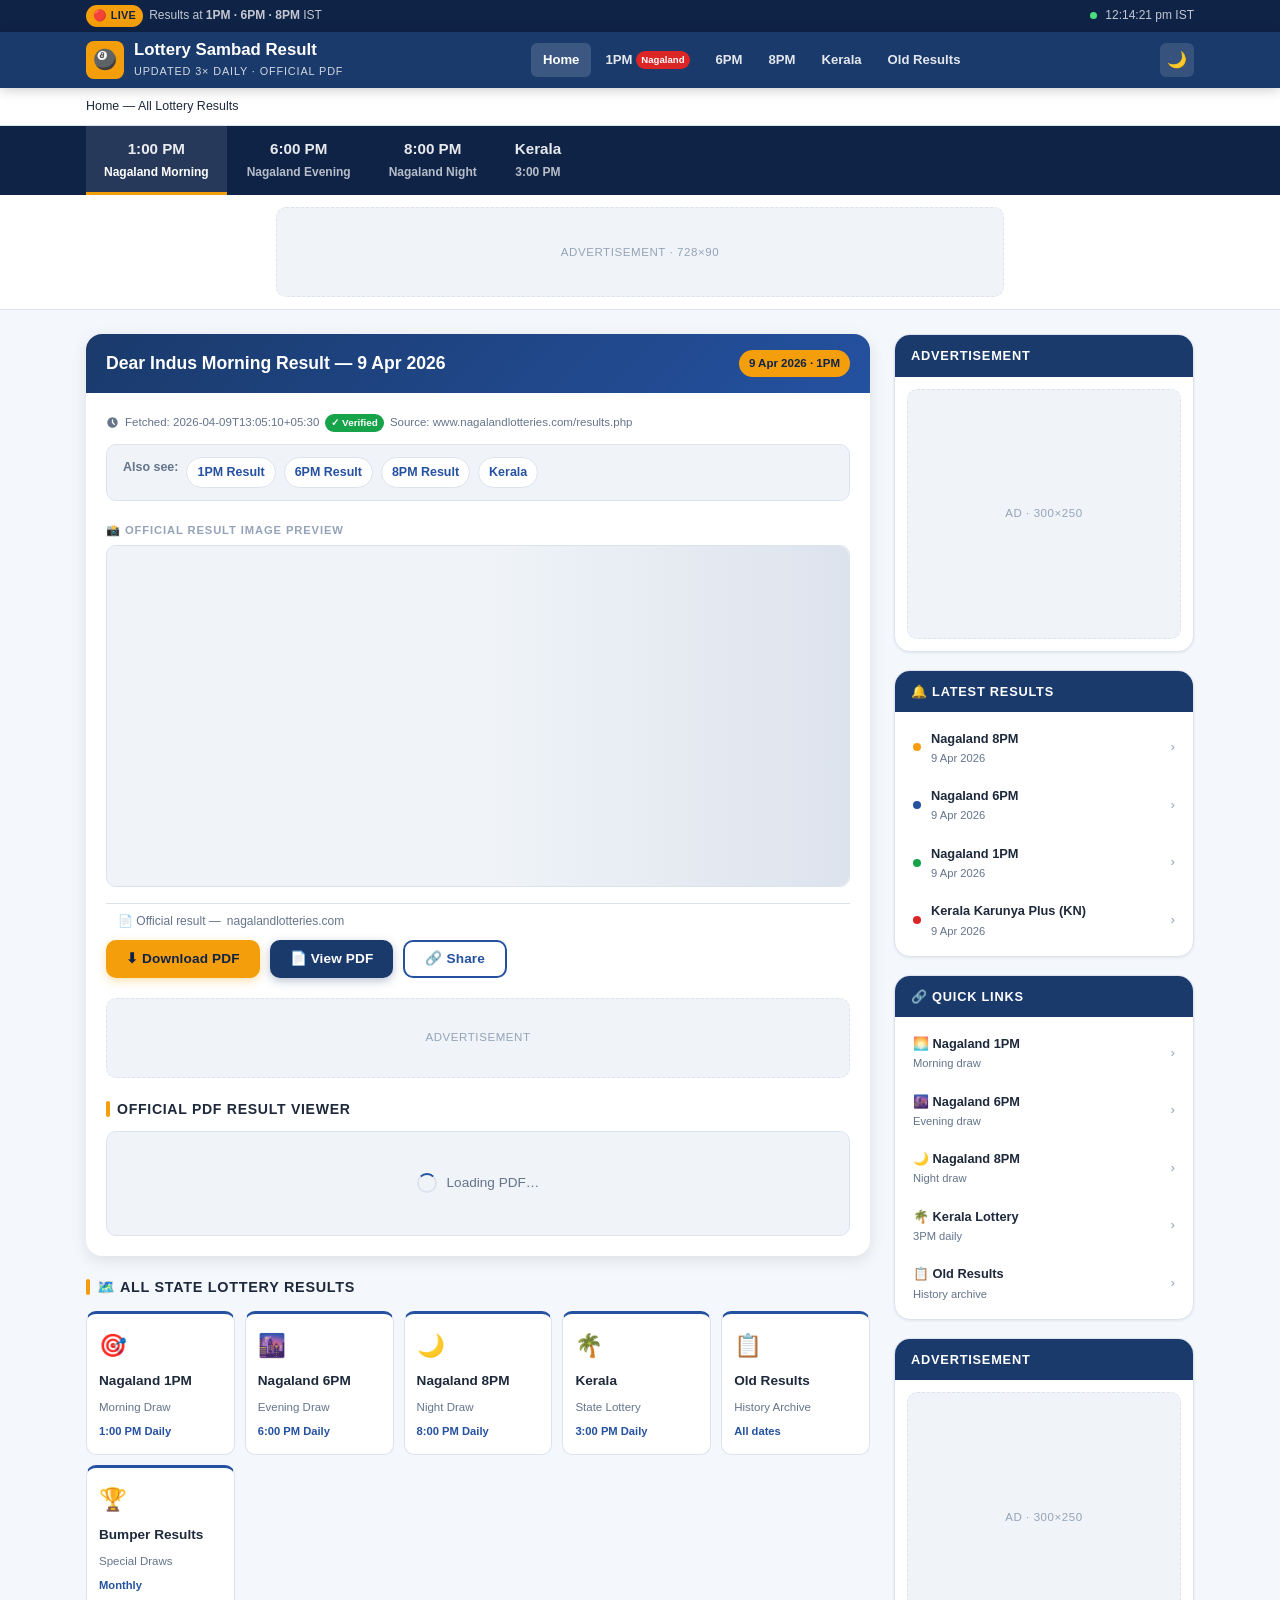
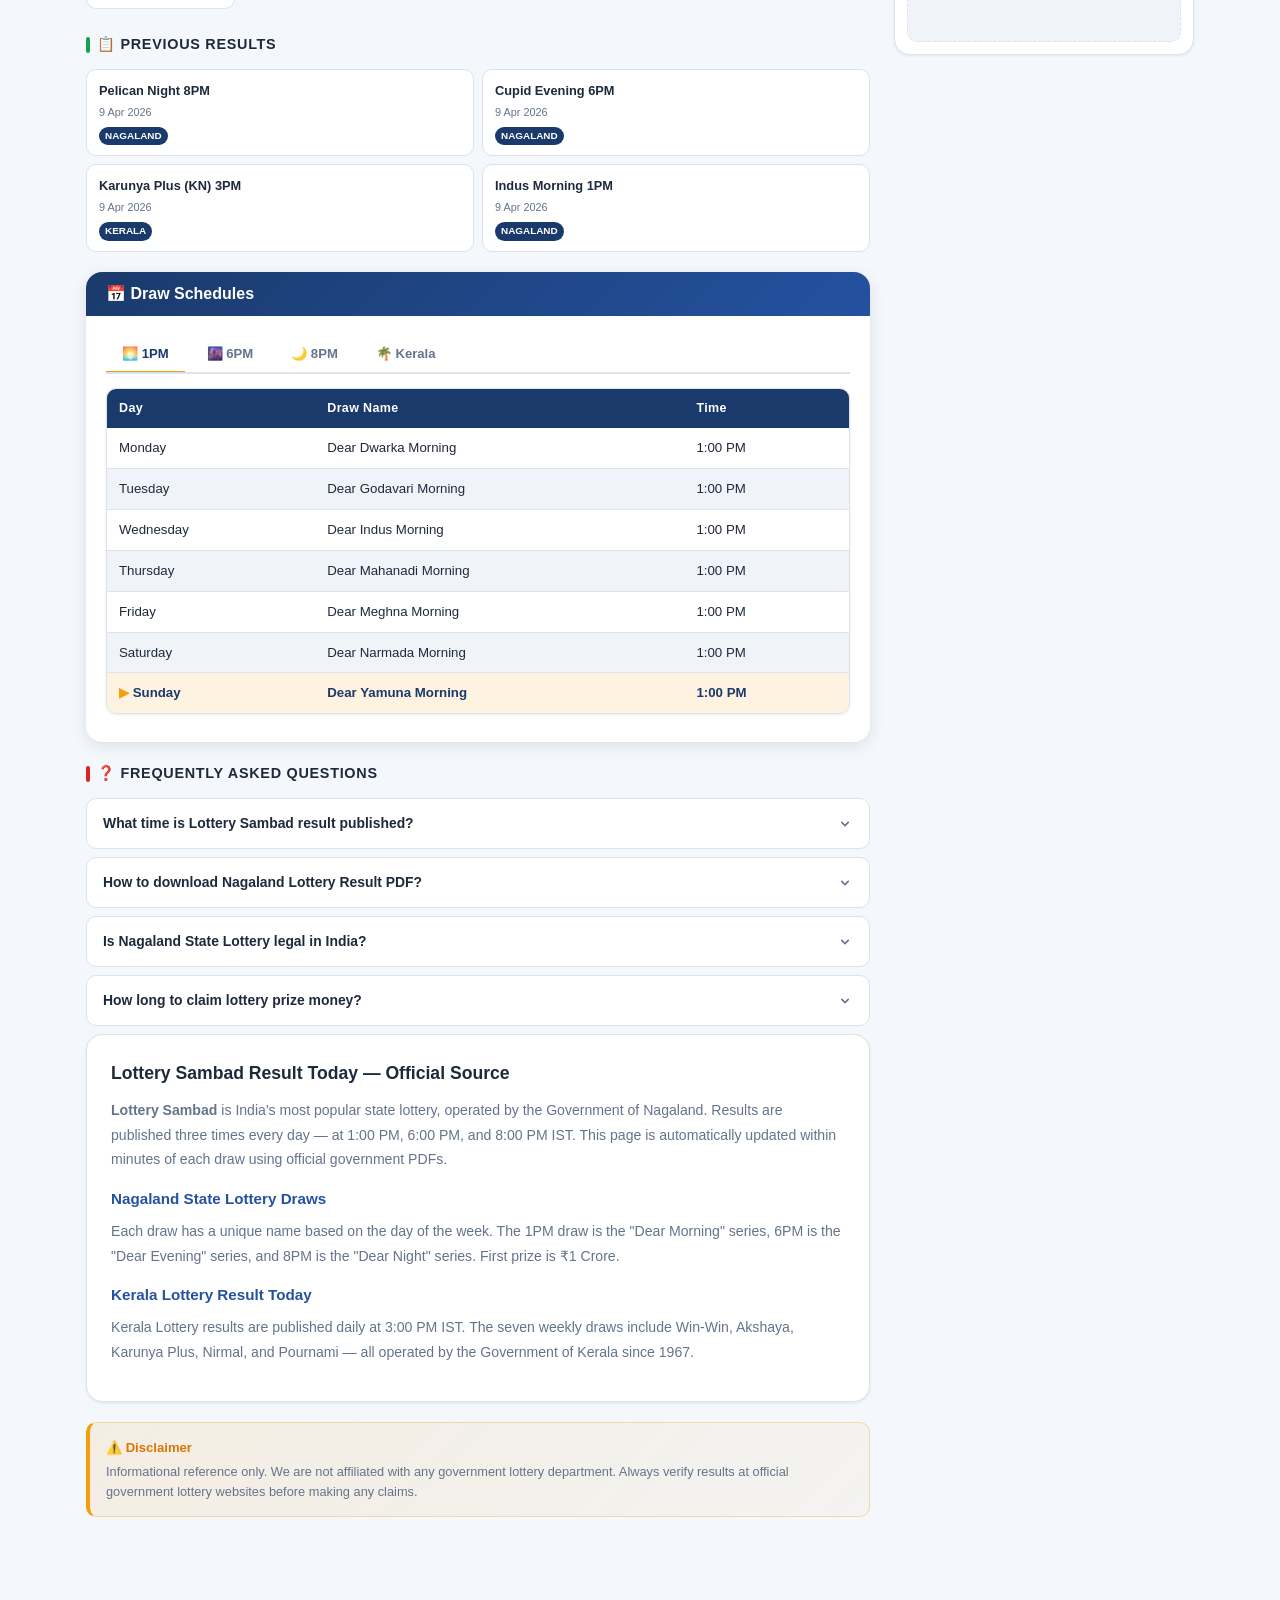
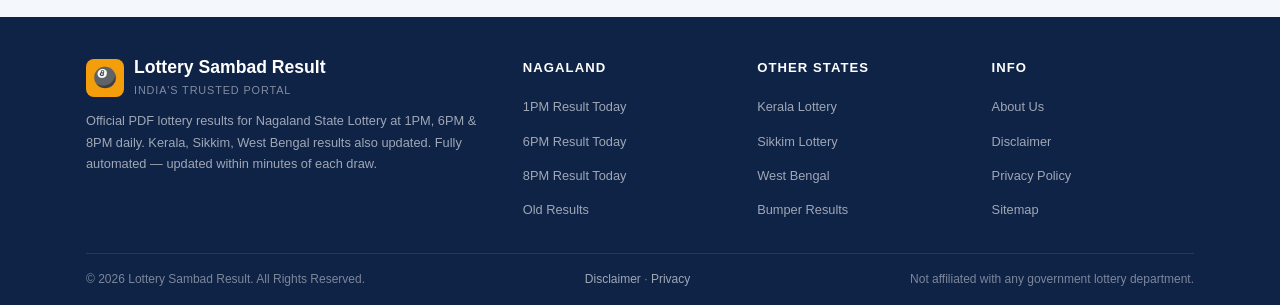
==== commit e8372881: "Add files via upload" ====
--- a/index.html
+++ b/index.html
@@ -1,1251 +1,434 @@
 <!DOCTYPE html>
 <html lang="en" prefix="og: https://ogp.me/ns#">
 <head>
-<!-- ═══════════════════════════════════════════════════════════
-     LOTTERY SAMBAD RESULT — GitHub Pages Static Frontend
-     Version : 2.0 | Built for Core Web Vitals & SEO
-     Data    : Reads results.json auto-updated by bot.py
-     Deploy  : GitHub Pages (Settings → Pages → main branch)
-════════════════════════════════════════════════════════════ -->
 <meta charset="UTF-8">
 <meta name="viewport" content="width=device-width,initial-scale=1,viewport-fit=cover">
-<meta http-equiv="X-UA-Compatible" content="IE=edge">
-
-<!-- ── SEO META ───────────────────────────────────────────── -->
-<title id="doc-title">Lottery Sambad Result Today 1PM 6PM 8PM | Nagaland &amp; Kerala Lottery 2026</title>
-<meta name="description" id="doc-desc" content="Check Lottery Sambad Result Today 2026. Nagaland State Lottery 1PM 6PM 8PM results with official PDF preview and download. Kerala, Sikkim lottery results updated daily.">
-<meta name="keywords" content="lottery sambad result today,nagaland lottery result,kerala lottery result,lottery result today,lottery sambad 8pm,nagaland state lottery,dear lottery result">
+<title>Lottery Sambad Result Today 1PM 6PM 8PM | Nagaland &amp; Kerala Lottery 2026</title>
+<meta name="description" content="Check Lottery Sambad Result Today 2026. Nagaland State Lottery 1PM 6PM 8PM official PDF preview and download. Kerala lottery results updated automatically 3× daily.">
+<meta name="keywords" content="lottery sambad result today,nagaland lottery result,kerala lottery result,lottery result today,lottery sambad 8pm,nagaland state lottery,dear lottery result,lottery sambad today">
 <meta name="robots" content="index,follow,max-snippet:-1,max-image-preview:large,max-video-preview:-1">
 <meta name="author" content="Lottery Sambad Result">
 <meta name="theme-color" content="#1a3a6b">
-<!-- ← UPDATE → Replace with your GitHub Pages domain -->
-<link rel="canonical" href="https://harshsharmaoo7.github.io/Lottery-Bot/" id="canonical">
-
-<!-- ── OPEN GRAPH ──────────────────────────────────────────── -->
+<link rel="canonical" href="https://harshsharmaoo7.github.io/Lottery-Bot/">
+<!-- OG -->
 <meta property="og:type" content="website">
 <meta property="og:locale" content="en_IN">
 <meta property="og:site_name" content="Lottery Sambad Result">
-<meta property="og:title" id="og-title" content="Lottery Sambad Result Today | Nagaland 1PM 6PM 8PM">
-<meta property="og:description" content="Check Lottery Sambad Result Today. Official PDF preview with image. Nagaland, Kerala, Sikkim results updated 3× daily.">
-<meta property="og:image" id="og-image" content="https://harshsharmaoo7.github.io/Lottery-Bot/images/og-default.jpg">
+<meta property="og:title" content="Lottery Sambad Result Today | Nagaland 1PM 6PM 8PM">
+<meta property="og:description" content="Check Lottery Sambad Result Today. Official PDF + image. Nagaland, Kerala results updated 3× daily.">
 <meta property="og:url" content="https://harshsharmaoo7.github.io/Lottery-Bot/">
-
-<!-- ── TWITTER CARD ────────────────────────────────────────── -->
+<meta property="og:image" content="https://harshsharmaoo7.github.io/Lottery-Bot/images/og.jpg">
+<!-- Twitter -->
 <meta name="twitter:card" content="summary_large_image">
-<meta name="twitter:title" id="tw-title" content="Lottery Sambad Result Today | Nagaland 1PM 6PM 8PM">
-<meta name="twitter:description" content="Check today's Lottery Sambad Result with PDF download. Updated 3× daily.">
-<meta name="twitter:image" id="tw-image" content="https://harshsharmaoo7.github.io/Lottery-Bot/images/og-default.jpg">
-
-<!-- ── SCHEMA: WebSite ─────────────────────────────────────── -->
-<script type="application/ld+json">
-{"@context":"https://schema.org","@type":"WebSite","name":"Lottery Sambad Result","url":"https://harshsharmaoo7.github.io/Lottery-Bot/","description":"Daily Lottery Sambad Result - Nagaland State Lottery 1PM 6PM 8PM","potentialAction":{"@type":"SearchAction","target":"https://harshsharmaoo7.github.io/Lottery-Bot/?q={search_term_string}","query-input":"required name=search_term_string"}}
-</script>
-
-<!-- ── SCHEMA: FAQPage ─────────────────────────────────────── -->
-<script type="application/ld+json">
-{"@context":"https://schema.org","@type":"FAQPage","mainEntity":[{"@type":"Question","name":"What time is Lottery Sambad result published?","acceptedAnswer":{"@type":"Answer","text":"Lottery Sambad results are published three times daily: 1:00 PM (morning), 6:00 PM (evening), and 8:00 PM (night) IST."}},{"@type":"Question","name":"How to check Nagaland State Lottery Result?","acceptedAnswer":{"@type":"Answer","text":"Visit this page after the draw time. The result image and PDF viewer load automatically. Download the official PDF using the button."}},{"@type":"Question","name":"Is Nagaland State Lottery legal in India?","acceptedAnswer":{"@type":"Answer","text":"Yes. Nagaland State Lottery is 100% legal, regulated by the Government of Nagaland since 1972 under the Lotteries Regulation Act, 1998."}},{"@type":"Question","name":"How long to claim lottery prize?","acceptedAnswer":{"@type":"Answer","text":"After submitting all required documents with the original winning ticket, prize money is processed within 3 working days."}}]}
-</script>
-
-<!-- ── SCHEMA: BreadcrumbList ──────────────────────────────── -->
-<script type="application/ld+json" id="schema-breadcrumb">
-{"@context":"https://schema.org","@type":"BreadcrumbList","itemListElement":[{"@type":"ListItem","position":1,"name":"Home","item":"https://harshsharmaoo7.github.io/Lottery-Bot/"},{"@type":"ListItem","position":2,"name":"Nagaland Lottery Result","item":"https://harshsharmaoo7.github.io/Lottery-Bot/#nagaland"}]}
-</script>
-
-<!-- ── SCHEMA: Article (injected by JS after data loads) ───── -->
-<script type="application/ld+json" id="schema-article">{}</script>
-
-<!-- ════════════════════════════════════════════════════════════
-     CSS — ALL INLINED, ZERO RENDER-BLOCKING
-     Mobile-first. System fonts. Under 45 KB.
-════════════════════════════════════════════════════════════ -->
-<style>
-/* ── TOKENS ── */
-:root{
-  --brand:#1a3a6b;--brand2:#2451a0;--brand-dk:#0f2347;
-  --gold:#f59e0b;--gold-dk:#d97706;
-  --red:#dc2626;--green:#16a34a;
-  --bg:#f4f7fb;--card:#fff;--card2:#f0f4f8;
-  --border:#dde3ed;--text:#1e293b;--muted:#64748b;--faint:#94a3b8;
-  --sh1:0 1px 3px rgba(0,0,0,.08);
-  --sh2:0 4px 16px rgba(0,0,0,.10);
-  --sh3:0 8px 32px rgba(0,0,0,.14);
-  --r1:6px;--r2:10px;--r3:16px;
-  --nh:56px;--sw:300px;
-  --font:-apple-system,BlinkMacSystemFont,'Segoe UI',Roboto,Ubuntu,sans-serif;
-  --ease:.18s ease;
-}
-@media(prefers-color-scheme:dark){:root{
-  --bg:#0d1b2e;--card:#162035;--card2:#1c2a42;
-  --border:#2a3f5f;--text:#e2e8f0;--muted:#94a3b8;--faint:#64748b;
-  --sh1:0 1px 3px rgba(0,0,0,.3);--sh2:0 4px 16px rgba(0,0,0,.4);--sh3:0 8px 32px rgba(0,0,0,.5);
-}}
-[data-theme=dark]{
-  --bg:#0d1b2e;--card:#162035;--card2:#1c2a42;
-  --border:#2a3f5f;--text:#e2e8f0;--muted:#94a3b8;--faint:#64748b;
-  --sh1:0 1px 3px rgba(0,0,0,.3);--sh2:0 4px 16px rgba(0,0,0,.4);--sh3:0 8px 32px rgba(0,0,0,.5);
-}
-
-/* ── RESET ── */
-*,*::before,*::after{box-sizing:border-box;margin:0;padding:0}
-html{scroll-behavior:smooth;font-size:16px;-webkit-text-size-adjust:100%}
-body{font-family:var(--font);background:var(--bg);color:var(--text);line-height:1.65;min-height:100vh;-webkit-font-smoothing:antialiased;overflow-x:hidden}
-img{max-width:100%;height:auto;display:block}
-a{color:var(--brand2);text-decoration:none}
-a:hover{color:var(--gold);text-decoration:underline}
-ul{list-style:none}
-button{cursor:pointer;font-family:inherit}
-
-/* ── SKIP LINK ── */
-.skip{position:absolute;top:-100%;left:8px;background:var(--brand);color:#fff;padding:8px 16px;border-radius:0 0 var(--r1) var(--r1);font-size:.85rem;font-weight:600;z-index:9999;transition:top var(--ease)}
-.skip:focus{top:0}
-
-/* ── CONTAINER ── */
-.wrap{width:100%;max-width:1140px;margin:0 auto;padding:0 16px}
-
-/* ── TOP BAR ── */
-.topbar{background:var(--brand-dk);padding:5px 0;font-size:.75rem;color:rgba(255,255,255,.75)}
-.topbar .wrap{display:flex;align-items:center;justify-content:space-between;gap:8px;flex-wrap:wrap}
-.tb-badge{background:var(--gold);color:var(--brand-dk);font-weight:700;font-size:.68rem;padding:2px 7px;border-radius:999px;letter-spacing:.03em}
-.tb-right{display:flex;align-items:center;gap:8px}
-.live-dot{width:7px;height:7px;background:#4ade80;border-radius:50%;display:inline-block;animation:pulse 1.5s infinite;flex-shrink:0}
-@keyframes pulse{0%,100%{opacity:1;transform:scale(1)}50%{opacity:.5;transform:scale(.7)}}
-
-/* ── HEADER ── */
-header{background:var(--brand);position:sticky;top:0;z-index:100;box-shadow:0 2px 12px rgba(0,0,0,.2)}
-.hdr{display:flex;align-items:center;justify-content:space-between;height:var(--nh);gap:12px}
-.logo{display:flex;align-items:center;gap:10px;text-decoration:none;flex-shrink:0}
-.logo-icon{width:38px;height:38px;background:var(--gold);border-radius:8px;display:flex;align-items:center;justify-content:center;font-size:1.2rem;font-weight:900;color:var(--brand-dk);flex-shrink:0}
-.logo-text{color:#fff;line-height:1.2}
-.logo-text strong{display:block;font-size:1.05rem;font-weight:800}
-.logo-text span{font-size:.68rem;opacity:.8;text-transform:uppercase;letter-spacing:.08em}
-.logo:hover{text-decoration:none}
-nav ul{display:flex;align-items:center;gap:2px}
-nav a{color:rgba(255,255,255,.88);font-size:.82rem;font-weight:600;padding:6px 12px;border-radius:var(--r1);transition:background var(--ease),color var(--ease);white-space:nowrap;display:flex;align-items:center;gap:4px}
-nav a:hover,nav a.cur{background:rgba(255,255,255,.15);color:#fff;text-decoration:none}
-.nbadge{background:var(--red);color:#fff;font-size:.6rem;font-weight:700;padding:1px 5px;border-radius:999px;letter-spacing:.04em}
-.hbtn{background:rgba(255,255,255,.12);border:none;width:34px;height:34px;border-radius:var(--r1);display:flex;align-items:center;justify-content:center;font-size:1rem;flex-shrink:0;transition:background var(--ease)}
-.hbtn:hover{background:rgba(255,255,255,.22)}
-.ham{display:none;flex-direction:column;gap:4px;padding:8px}
-.ham span{display:block;width:20px;height:2px;background:#fff;border-radius:2px;transition:transform var(--ease),opacity var(--ease)}
-.ham.open span:nth-child(1){transform:translateY(6px) rotate(45deg)}
-.ham.open span:nth-child(2){opacity:0}
-.ham.open span:nth-child(3){transform:translateY(-6px) rotate(-45deg)}
-
-/* ── MOBILE NAV ── */
-.mnav{display:none;position:fixed;top:var(--nh);left:0;right:0;background:var(--brand-dk);z-index:99;box-shadow:var(--sh3);padding:12px;flex-direction:column;gap:4px}
-.mnav.open{display:flex}
-.mnav a{color:rgba(255,255,255,.88);font-size:.9rem;font-weight:600;padding:10px 14px;border-radius:var(--r1);text-decoration:none;transition:background var(--ease)}
-.mnav a:hover{background:rgba(255,255,255,.12)}
-.overlay{display:none;position:fixed;inset:0;background:rgba(0,0,0,.4);z-index:98}
-.overlay.open{display:block}
-
-/* ── BREADCRUMB ── */
-.bc-wrap{background:var(--card);border-bottom:1px solid var(--border);padding:8px 0}
-.bc{display:flex;align-items:center;gap:6px;font-size:.78rem;color:var(--muted);flex-wrap:wrap}
-.bc a{color:var(--brand2);font-weight:500}
-.bc a:hover{text-decoration:underline}
-.bc-sep{color:var(--faint);font-size:.7rem}
-.bc-cur{color:var(--text);font-weight:500}
-
-/* ── TIME TABS (draw selector) ── */
-.ttabs-wrap{background:var(--brand-dk);overflow-x:auto;scrollbar-width:none}
-.ttabs-wrap::-webkit-scrollbar{display:none}
-.ttabs{display:flex;align-items:stretch;max-width:1140px;margin:0 auto;padding:0 16px;gap:2px}
-.ttab{display:flex;flex-direction:column;align-items:center;justify-content:center;padding:10px 18px;color:rgba(255,255,255,.7);font-size:.75rem;font-weight:600;cursor:pointer;border-bottom:3px solid transparent;transition:all var(--ease);white-space:nowrap;text-decoration:none;gap:2px}
-.ttab strong{font-size:.95rem;font-weight:800;color:rgba(255,255,255,.9);display:block}
-.ttab:hover,.ttab.on{background:rgba(255,255,255,.1);color:#fff;border-bottom-color:var(--gold);text-decoration:none}
-
-/* ── ADS ── */
-.ad-wrap{background:var(--card);padding:12px 0;border-bottom:1px solid var(--border);text-align:center}
-.ad-ph{background:var(--card2);border:1px dashed var(--border);border-radius:var(--r2);display:flex;align-items:center;justify-content:center;color:var(--faint);font-size:.72rem;font-weight:500;letter-spacing:.05em;text-transform:uppercase}
-.ad-ph.banner{height:90px;max-width:728px;margin:0 auto}
-.ad-ph.rect{height:250px;width:100%}
-.ad-ph.half{height:80px}
-
-/* ── LAYOUT ── */
-.layout{display:grid;grid-template-columns:1fr var(--sw);gap:24px;padding:24px 0 40px;align-items:start}
-main{min-width:0}
-
-/* ── CARD ── */
-.card{background:var(--card);border-radius:var(--r3);box-shadow:var(--sh2);overflow:hidden;margin-bottom:20px}
-.card-hdr{background:linear-gradient(135deg,var(--brand) 0%,var(--brand2) 100%);padding:16px 20px;display:flex;align-items:center;justify-content:space-between;gap:12px;flex-wrap:wrap}
-.card-hdr h1,.card-hdr h2{color:#fff;font-size:1.1rem;font-weight:800;line-height:1.3;margin:0}
-.card-hdr h2{font-size:1rem}
-.date-badge{background:var(--gold);color:var(--brand-dk);font-size:.72rem;font-weight:700;padding:4px 10px;border-radius:999px;white-space:nowrap;flex-shrink:0}
-.card-body{padding:20px}
-
-/* ── RESULT IMAGE ── */
-.res-img-wrap{position:relative;background:var(--card2);border-radius:var(--r2);overflow:hidden;border:1px solid var(--border);margin-bottom:16px}
-.res-img-wrap img{width:100%;height:auto;display:block;transition:opacity .3s}
-.img-cap{padding:8px 12px;font-size:.75rem;color:var(--muted);border-top:1px solid var(--border);display:flex;align-items:center;gap:6px}
-/* Skeleton loader */
-.skeleton{width:100%;height:380px;background:linear-gradient(90deg,var(--card2) 25%,var(--border) 50%,var(--card2) 75%);background-size:200% 100%;animation:shimmer 1.4s infinite;border-radius:var(--r2)}
-@keyframes shimmer{0%{background-position:200% 0}100%{background-position:-200% 0}}
-
-/* ── BUTTONS ── */
-.btn{display:inline-flex;align-items:center;gap:7px;padding:10px 20px;border-radius:var(--r2);font-size:.85rem;font-weight:700;border:none;transition:all var(--ease);text-decoration:none;line-height:1;letter-spacing:.01em}
-.btn-gold{background:var(--gold);color:var(--brand-dk);box-shadow:0 3px 10px rgba(245,158,11,.3)}
-.btn-gold:hover{background:var(--gold-dk);transform:translateY(-1px);text-decoration:none;color:var(--brand-dk)}
-.btn-blue{background:var(--brand);color:#fff;box-shadow:0 3px 10px rgba(26,58,107,.3)}
-.btn-blue:hover{background:var(--brand2);transform:translateY(-1px);text-decoration:none;color:#fff}
-.btn-out{background:transparent;color:var(--brand2);border:2px solid var(--brand2)}
-.btn-out:hover{background:var(--brand);color:#fff;border-color:var(--brand);text-decoration:none}
-.btn-row{display:flex;gap:10px;flex-wrap:wrap;margin-bottom:20px}
-
-/* ── PDF VIEWER ── */
-.pdf-section h2{font-size:.88rem;font-weight:700;color:var(--text);margin-bottom:10px;display:flex;align-items:center;gap:7px;text-transform:uppercase;letter-spacing:.05em}
-.pdf-section h2::before{content:'';display:block;width:4px;height:16px;background:var(--gold);border-radius:2px}
-.pdf-box{position:relative;background:var(--card2);border-radius:var(--r2);border:1px solid var(--border);overflow:hidden}
-.pdf-box iframe{width:100%;height:520px;display:block;border:none}
-.pdf-loading{display:flex;align-items:center;justify-content:center;gap:10px;padding:40px 20px;color:var(--muted);font-size:.85rem}
-.spin{width:20px;height:20px;border:2px solid var(--border);border-top-color:var(--brand2);border-radius:50%;animation:spin .7s linear infinite}
-@keyframes spin{to{transform:rotate(360deg)}}
-.pdf-err{text-align:center;padding:32px 20px;color:var(--muted)}
-.pdf-err svg{margin:0 auto 12px;opacity:.5}
-.pdf-err p{font-size:.85rem;margin-bottom:14px}
-
-/* ── DRAW TABS ── */
-.dtabs{display:flex;gap:6px;margin-bottom:14px;border-bottom:2px solid var(--border);overflow-x:auto;scrollbar-width:none}
-.dtabs::-webkit-scrollbar{display:none}
-.dtab{padding:10px 16px;font-size:.82rem;font-weight:700;color:var(--muted);border:none;background:transparent;border-bottom:3px solid transparent;margin-bottom:-2px;transition:all var(--ease);white-space:nowrap}
-.dtab:hover{color:var(--brand2)}
-.dtab.on{color:var(--brand);border-bottom-color:var(--gold)}
-.dpanel{display:none}
-.dpanel.on{display:block}
-
-/* ── SCHEDULE TABLE ── */
-.tbl-wrap{overflow-x:auto;border-radius:var(--r2);border:1px solid var(--border);margin-bottom:8px;box-shadow:var(--sh1)}
-table{width:100%;border-collapse:collapse;font-size:.83rem}
-th{background:var(--brand);color:#fff;text-align:left;padding:9px 12px;font-weight:600;font-size:.78rem;letter-spacing:.03em}
-td{padding:9px 12px;border-bottom:1px solid var(--border);vertical-align:middle}
-tr:last-child td{border-bottom:none}
-tr:nth-child(even) td{background:var(--card2)}
-tr.today td{background:rgba(245,158,11,.1);font-weight:700;color:var(--brand)}
-tr.today td:first-child::before{content:'▶ ';color:var(--gold)}
-
-/* ── STATES GRID ── */
-.states-ttl{font-size:1.05rem;font-weight:800;margin-bottom:14px;padding-bottom:10px;border-bottom:2px solid var(--border)}
-.states-grid{display:grid;grid-template-columns:repeat(auto-fill,minmax(150px,1fr));gap:10px;margin-bottom:24px}
-.sc{background:var(--card);border:1px solid var(--border);border-top:3px solid var(--brand2);border-radius:var(--r2);padding:14px 12px;text-decoration:none;color:var(--text);transition:all var(--ease);display:flex;flex-direction:column;gap:5px}
-.sc:hover{border-color:var(--brand2);border-top-color:var(--gold);transform:translateY(-3px);box-shadow:var(--sh2);text-decoration:none}
-.sc-flag{font-size:1.4rem}
-.sc-name{font-size:.85rem;font-weight:700}
-.sc-sub{font-size:.72rem;color:var(--muted)}
-.sc-time{font-size:.7rem;font-weight:600;color:var(--brand2)}
-
-/* ── HISTORY LIST ── */
-.hist-ttl{font-size:.9rem;font-weight:700;margin-bottom:12px;display:flex;align-items:center;gap:7px;text-transform:uppercase;letter-spacing:.05em}
-.hist-ttl::before{content:'';display:block;width:4px;height:16px;background:var(--green);border-radius:2px}
-.hist-grid{display:grid;grid-template-columns:repeat(2,1fr);gap:8px;margin-bottom:20px}
-.hitem{background:var(--card);border:1px solid var(--border);border-radius:var(--r2);padding:10px 12px;text-decoration:none;color:var(--text);font-size:.8rem;font-weight:600;transition:all var(--ease);display:flex;flex-direction:column;gap:3px}
-.hitem:hover{border-color:var(--brand2);background:var(--card2);color:var(--brand2);text-decoration:none;transform:translateY(-2px);box-shadow:var(--sh1)}
-.hitem-sub{font-size:.68rem;color:var(--muted);font-weight:400}
-.hitem-badge{display:inline-block;font-size:.62rem;background:var(--brand);color:#fff;padding:1px 6px;border-radius:999px;font-weight:700;width:fit-content;margin-top:2px}
-
-/* ── FAQ ── */
-.faq-ttl{font-size:.9rem;font-weight:700;margin-bottom:12px;display:flex;align-items:center;gap:7px;text-transform:uppercase;letter-spacing:.05em}
-.faq-ttl::before{content:'';display:block;width:4px;height:16px;background:var(--red);border-radius:2px}
-.faq-item{border:1px solid var(--border);border-radius:var(--r2);overflow:hidden;margin-bottom:8px;background:var(--card)}
-.faq-q{display:flex;align-items:center;justify-content:space-between;padding:13px 16px;font-size:.87rem;font-weight:600;user-select:none;gap:10px}
-.faq-q svg{width:16px;height:16px;flex-shrink:0;transition:transform var(--ease);color:var(--muted)}
-.faq-item.open .faq-q svg{transform:rotate(180deg)}
-.faq-a{max-height:0;overflow:hidden;transition:max-height .3s ease,padding .2s;font-size:.84rem;color:var(--muted);line-height:1.7}
-.faq-item.open .faq-a{max-height:220px;padding:0 16px 14px}
-
-/* ── ARTICLE CONTENT ── */
-.art{background:var(--card);border-radius:var(--r3);padding:24px;margin-bottom:20px;box-shadow:var(--sh1);border:1px solid var(--border)}
-.art h2{font-size:1.1rem;font-weight:800;margin:20px 0 10px;color:var(--text)}
-.art h2:first-child{margin-top:0}
-.art h3{font-size:.95rem;font-weight:700;margin:14px 0 8px;color:var(--brand2)}
-.art p{font-size:.88rem;color:var(--muted);line-height:1.75;margin-bottom:12px}
-
-/* ── NOTICE ── */
-.notice{background:linear-gradient(135deg,rgba(245,158,11,.1),rgba(245,158,11,.04));border:1px solid rgba(245,158,11,.3);border-left:4px solid var(--gold);border-radius:var(--r2);padding:14px 16px;font-size:.8rem;color:var(--muted);line-height:1.6;margin-bottom:20px}
-.notice strong{color:var(--gold-dk);display:block;margin-bottom:4px;font-size:.82rem}
-
-/* ── SIDEBAR ── */
-aside{position:sticky;top:calc(var(--nh) + 16px)}
-.sw{background:var(--card);border-radius:var(--r3);box-shadow:var(--sh1);border:1px solid var(--border);overflow:hidden;margin-bottom:18px}
-.sw-ttl{background:var(--brand);color:#fff;padding:10px 16px;font-size:.8rem;font-weight:700;text-transform:uppercase;letter-spacing:.06em;display:flex;align-items:center;gap:7px}
-.sw-body{padding:8px}
-.sr-list{display:flex;flex-direction:column;gap:2px}
-.sr-item{display:flex;align-items:center;gap:10px;padding:8px 10px;border-radius:var(--r1);text-decoration:none;color:var(--text);font-size:.8rem;font-weight:500;transition:background var(--ease)}
-.sr-item:hover{background:var(--card2);text-decoration:none}
-.dot{width:8px;height:8px;border-radius:50%;flex-shrink:0;background:var(--gold)}
-.dot.b{background:var(--brand2)}.dot.g{background:var(--green)}.dot.r{background:var(--red)}
-.sr-info{flex:1;min-width:0}
-.sr-name{font-weight:600;white-space:nowrap;overflow:hidden;text-overflow:ellipsis;display:block}
-.sr-time{font-size:.7rem;color:var(--muted);display:block}
-.sr-arr{color:var(--faint);font-size:.85rem}
-
-/* ── LAST UPDATED ── */
-.updated-bar{display:flex;align-items:center;gap:6px;font-size:.72rem;color:var(--muted);margin-bottom:12px}
-.updated-bar svg{flex-shrink:0}
-
-/* ── FOOTER ── */
-footer{background:var(--brand-dk);color:rgba(255,255,255,.75);margin-top:40px}
-.footer-top{padding:40px 0 30px;display:grid;grid-template-columns:2fr 1fr 1fr 1fr;gap:32px}
-.footer-brand .logo-text strong{color:#fff;font-size:1.1rem}
-.footer-brand .logo-text span{color:rgba(255,255,255,.6)}
-.footer-desc{font-size:.8rem;line-height:1.7;margin-top:12px;color:rgba(255,255,255,.6)}
-.footer-col h4{color:#fff;font-size:.82rem;font-weight:700;text-transform:uppercase;letter-spacing:.08em;margin-bottom:14px}
-.footer-links{display:flex;flex-direction:column;gap:8px}
-.footer-links a{color:rgba(255,255,255,.6);font-size:.8rem;text-decoration:none;transition:color var(--ease)}
-.footer-links a:hover{color:var(--gold)}
-.footer-btm{border-top:1px solid rgba(255,255,255,.1);padding:16px 0;display:flex;align-items:center;justify-content:space-between;gap:12px;flex-wrap:wrap;font-size:.75rem;color:rgba(255,255,255,.45)}
-.footer-btm a{color:rgba(255,255,255,.6);text-decoration:none}
-.footer-btm a:hover{color:var(--gold)}
-
-/* ── UTILITY ── */
-.sr-only{position:absolute;width:1px;height:1px;padding:0;margin:-1px;overflow:hidden;clip:rect(0,0,0,0);white-space:nowrap;border:0}
-.sec-lbl{font-size:.7rem;font-weight:700;text-transform:uppercase;letter-spacing:.08em;color:var(--faint);margin-bottom:6px}
-.error-st{text-align:center;padding:30px 20px;color:var(--muted)}
-.error-st svg{margin:0 auto 10px;opacity:.4}
-.error-st p{font-size:.85rem;margin-bottom:12px}
-
-/* ── RESPONSIVE ── */
-@media(max-width:900px){
-  .layout{grid-template-columns:1fr}
-  aside{position:static}
-  .footer-top{grid-template-columns:1fr 1fr;gap:24px}
-  .footer-brand{grid-column:1/-1}
-}
-@media(max-width:600px){
-  :root{--nh:52px}
-  nav ul{display:none}
-  .ham{display:flex}
-  .logo-text span{display:none}
-  .logo-text strong{font-size:.95rem}
-  .card-hdr h1,.card-hdr h2{font-size:.95rem}
-  .hist-grid{grid-template-columns:1fr}
-  .states-grid{grid-template-columns:repeat(2,1fr)}
-  .footer-top{grid-template-columns:1fr}
-  .footer-brand{grid-column:auto}
-  .footer-btm{flex-direction:column;text-align:center}
-  .pdf-box iframe{height:360px}
-  .ttab{padding:8px 12px}
-  .ttab strong{font-size:.85rem}
-  .ad-ph.banner{height:60px}
-}
-@media(max-width:360px){.states-grid{grid-template-columns:1fr}}
-@media print{header,footer,aside,.ad-wrap,.btn-row,.ttabs-wrap{display:none}.layout{grid-template-columns:1fr}.card{box-shadow:none;border:1px solid #ccc}}
-</style>
+<meta name="twitter:title" content="Lottery Sambad Result Today | Nagaland 1PM 6PM 8PM">
+<meta name="twitter:description" content="Official PDF results updated 3× daily.">
+<!-- Schema: WebSite -->
+<script type="application/ld+json">{"@context":"https://schema.org","@type":"WebSite","name":"Lottery Sambad Result","url":"https://harshsharmaoo7.github.io/Lottery-Bot/","description":"Daily Lottery Sambad Result Today - Nagaland State Lottery 1PM 6PM 8PM"}</script>
+<!-- Schema: BreadcrumbList -->
+<script type="application/ld+json">{"@context":"https://schema.org","@type":"BreadcrumbList","itemListElement":[{"@type":"ListItem","position":1,"name":"Home","item":"https://harshsharmaoo7.github.io/Lottery-Bot/"}]}</script>
+<!-- Schema: FAQ -->
+<script type="application/ld+json">{"@context":"https://schema.org","@type":"FAQPage","mainEntity":[{"@type":"Question","name":"What time is Lottery Sambad result published?","acceptedAnswer":{"@type":"Answer","text":"Lottery Sambad results are published three times daily: 1:00 PM, 6:00 PM, and 8:00 PM IST."}},{"@type":"Question","name":"How to check Nagaland State Lottery Result?","acceptedAnswer":{"@type":"Answer","text":"Visit this page after the draw time. The result image and PDF viewer load automatically."}},{"@type":"Question","name":"Is Nagaland State Lottery legal?","acceptedAnswer":{"@type":"Answer","text":"Yes. 100% legal, regulated by the Government of Nagaland since 1972."}}]}</script>
+<link rel="stylesheet" href="style.css">
 </head>
-
 <body>
 <a class="skip" href="#main">Skip to main content</a>
-<div class="overlay" id="ov" onclick="closeNav()" aria-hidden="true"></div>
-
-<!-- MOBILE NAV -->
+<div class="moverlay" id="moverlay" onclick="closeNav()" aria-hidden="true"></div>
 <nav class="mnav" id="mnav" aria-label="Mobile navigation">
-  <a href="#nagaland">🎯 Nagaland Lottery</a>
-  <a href="#kerala">🌴 Kerala Lottery</a>
-  <a href="#history">📋 Previous Results</a>
-  <a href="#schedules">📅 Draw Schedules</a>
-  <a href="#faq">❓ FAQ</a>
-  <a href="#about">ℹ️ About</a>
+  <a href="index.html">🏠 Home</a>
+  <a href="nagaland-lottery-result-today-1pm.html">🌅 Nagaland 1PM</a>
+  <a href="nagaland-lottery-result-today-6pm.html">🌆 Nagaland 6PM</a>
+  <a href="nagaland-lottery-result-today-8pm.html">🌙 Nagaland 8PM</a>
+  <a href="kerala-lottery-result-today.html">🌴 Kerala</a>
+  <a href="archive.html">📋 Old Results</a>
 </nav>
-
 <!-- TOP BAR -->
-<div class="topbar" role="complementary">
-  <div class="wrap">
-    <div style="display:flex;align-items:center;gap:6px;">
-      <span class="tb-badge">🔴 LIVE</span>
-      <span>Results update at <strong>1PM · 6PM · 8PM</strong> IST daily</span>
-    </div>
-    <div class="tb-right">
-      <span class="live-dot" aria-hidden="true"></span>
-      <span id="clock">Loading...</span>
-    </div>
-  </div>
-</div>
-
+<div class="topbar"><div class="wrap">
+  <div style="display:flex;align-items:center;gap:6px;">
+    <span class="tb-badge">🔴 LIVE</span>
+    <span>Results at <strong>1PM · 6PM · 8PM</strong> IST</span>
+  </div>
+  <div class="tb-right">
+    <span class="live-dot" aria-hidden="true"></span>
+    <span id="clock">--:--:-- IST</span>
+  </div>
+</div></div>
 <!-- HEADER -->
-<header role="banner">
-  <div class="wrap hdr">
-    <a href="#" class="logo" aria-label="Lottery Sambad Result Home">
-      <div class="logo-icon" aria-hidden="true">🎱</div>
-      <div class="logo-text">
-        <strong>Lottery Sambad Result</strong>
-        <span>Updated 3× Daily · Official PDF</span>
-      </div>
+<header role="banner"><div class="wrap hdr">
+  <a href="index.html" class="logo" aria-label="Home">
+    <div class="logo-icon" aria-hidden="true">🎱</div>
+    <div class="logo-text">
+      <strong>Lottery Sambad Result</strong>
+      <span>Updated 3× Daily · Official PDF</span>
+    </div>
+  </a>
+  <nav class="dnav" aria-label="Main navigation">
+    <ul>
+      <li><a href="index.html" class="cur">Home</a></li>
+      <li><a href="nagaland-lottery-result-today-1pm.html">1PM <span class="nbadge">Nagaland</span></a></li>
+      <li><a href="nagaland-lottery-result-today-6pm.html">6PM</a></li>
+      <li><a href="nagaland-lottery-result-today-8pm.html">8PM</a></li>
+      <li><a href="kerala-lottery-result-today.html">Kerala</a></li>
+      <li><a href="archive.html">Old Results</a></li>
+    </ul>
+  </nav>
+  <button class="hbtn" id="themeBtn" aria-label="Toggle dark mode">🌙</button>
+  <button class="hbtn ham" id="hamBtn" aria-label="Open menu" aria-expanded="false">
+    <span></span><span></span><span></span>
+  </button>
+</div></header>
+<!-- BREADCRUMB -->
+<div class="bc-wrap"><div class="wrap">
+  <nav class="bc" aria-label="Breadcrumb">
+    <span class="bc-cur">Home — All Lottery Results</span>
+  </nav>
+</div></div>
+<!-- DRAW TABS -->
+<div class="drawtabs" role="navigation" aria-label="Result pages">
+  <div class="drawtabs-inner">
+    <a href="nagaland-lottery-result-today-1pm.html" class="dt on">
+      <strong>1:00 PM</strong>Nagaland Morning
     </a>
-
-    <nav aria-label="Main navigation">
-      <ul role="list">
-        <li><a href="#" class="cur">Home</a></li>
-        <li><a href="#nagaland">Nagaland <span class="nbadge">3x</span></a></li>
-        <li><a href="#kerala">Kerala</a></li>
-        <li><a href="#history">Old Results</a></li>
-        <li><a href="#schedules">Schedules</a></li>
-        <li><a href="#faq">FAQ</a></li>
-      </ul>
-    </nav>
-
-    <button class="hbtn" id="themeBtn" aria-label="Toggle dark mode">🌙</button>
-    <button class="hbtn ham" id="hamBtn" aria-label="Open menu" aria-expanded="false" aria-controls="mnav">
-      <span></span><span></span><span></span>
-    </button>
-  </div>
-</header>
-
-<!-- BREADCRUMB -->
-<div class="bc-wrap">
-  <div class="wrap">
-    <nav class="bc" aria-label="Breadcrumb">
-      <a href="#">Home</a>
-      <span class="bc-sep" aria-hidden="true">›</span>
-      <a href="#nagaland">Nagaland Lottery</a>
-      <span class="bc-sep" aria-hidden="true">›</span>
-      <span class="bc-cur" id="bc-cur">Today's Result</span>
-    </nav>
-  </div>
-</div>
-
-<!-- DRAW TIME TABS -->
-<div class="ttabs-wrap" role="navigation" aria-label="Draw time selection">
-  <div class="ttabs">
-    <a href="#nagaland" class="ttab on" data-draw="1PM" onclick="switchDraw('1PM',this)">
-      <strong>1:00 PM</strong>Morning Draw
+    <a href="nagaland-lottery-result-today-6pm.html" class="dt">
+      <strong>6:00 PM</strong>Nagaland Evening
     </a>
-    <a href="#nagaland" class="ttab" data-draw="6PM" onclick="switchDraw('6PM',this)">
-      <strong>6:00 PM</strong>Evening Draw
+    <a href="nagaland-lottery-result-today-8pm.html" class="dt">
+      <strong>8:00 PM</strong>Nagaland Night
     </a>
-    <a href="#nagaland" class="ttab" data-draw="8PM" onclick="switchDraw('8PM',this)">
-      <strong>8:00 PM</strong>Night Draw
-    </a>
-    <a href="#kerala" class="ttab" data-draw="3PM" onclick="switchDraw('3PM',this)">
+    <a href="kerala-lottery-result-today.html" class="dt">
       <strong>Kerala</strong>3:00 PM
     </a>
   </div>
 </div>
-
 <!-- TOP AD -->
-<div class="ad-wrap" aria-label="Advertisement">
-  <div class="wrap">
-    <!--
-      ADSENSE: Replace this div with your ad code:
-      <script async src="https://pagead2.googlesyndication.com/pagead/js/adsbygoogle.js?client=ca-pub-XXXXXXXX" crossorigin="anonymous"></script>
-      <ins class="adsbygoogle" style="display:inline-block;width:728px;height:90px"
-           data-ad-client="ca-pub-XXXXXXXX" data-ad-slot="XXXXXXXX"></ins>
-      <script>(adsbygoogle = window.adsbygoogle || []).push({});</script>
-    -->
-    <div class="ad-ph banner">Advertisement · 728×90</div>
-  </div>
-</div>
-
-<!-- MAIN LAYOUT -->
+<div class="adwrap"><div class="wrap">
+  <!-- REPLACE WITH ADSENSE -->
+  <div class="adph banner">Advertisement · 728×90</div>
+</div></div>
+
 <div class="wrap">
-  <div class="layout">
-
-    <!-- ══ MAIN ══ -->
-    <main id="main" role="main">
-
-      <!-- LOADING STATE (shown while JSON fetches) -->
-      <div id="loading-state" class="card" style="padding:40px 20px;text-align:center;">
-        <div class="spin" style="margin:0 auto 16px;width:30px;height:30px;border-width:3px;" aria-hidden="true"></div>
-        <p style="color:var(--muted);font-size:.9rem;">Loading latest lottery results…</p>
-      </div>
-
-      <!-- NAGALAND RESULT CARD -->
-      <article class="card" id="nagaland" style="display:none;" itemscope itemtype="https://schema.org/Article">
-        <div class="card-hdr">
-          <h1 id="res-title" itemprop="headline">Nagaland State Lottery Sambad Result Today 1PM</h1>
-          <span class="date-badge" id="res-date">Loading…</span>
-        </div>
-        <div class="card-body">
-
-          <!-- Last updated row -->
-          <div class="updated-bar">
-            <svg width="13" height="13" viewBox="0 0 20 20" fill="currentColor" aria-hidden="true"><path fill-rule="evenodd" d="M10 18a8 8 0 100-16 8 8 0 000 16zm1-12a1 1 0 10-2 0v4a1 1 0 00.293.707l2.828 2.829a1 1 0 101.415-1.415L11 9.586V6z" clip-rule="evenodd"/></svg>
-            <span id="last-updated">Checking…</span>
-            <span id="verified-badge" style="display:none;background:var(--green);color:#fff;font-size:.62rem;font-weight:700;padding:1px 6px;border-radius:999px;">✓ VERIFIED</span>
+<div class="layout">
+<main id="main" role="main">
+
+  <!-- Loading -->
+  <div id="loading-state" class="card" style="padding:40px;text-align:center;">
+    <div class="spin" style="margin:0 auto 16px;width:30px;height:30px;border-width:3px;" aria-hidden="true"></div>
+    <p style="color:var(--muted);">Loading latest lottery results…</p>
+  </div>
+
+  <!-- Error -->
+  <div id="error-state" class="card" style="display:none;">
+    <div class="card-body err-box">
+      <svg width="40" height="40" viewBox="0 0 24 24" fill="none" stroke="currentColor" stroke-width="1.5" aria-hidden="true"><path stroke-linecap="round" stroke-linejoin="round" d="M12 9v3.75m9.303 3.376c.866 1.5-.217 3.374-1.948 3.374H4.645c-1.73 0-2.813-1.874-1.948-3.374l7.546-13.748c.866-1.5 3.032-1.5 3.898 0L21.303 16.126zM12 15.75h.007v.008H12v-.008z"/></svg>
+      <p>Results not yet available. Please check after draw time.</p>
+      <button class="btn btn-blue" onclick="location.reload()">🔄 Refresh Page</button>
+    </div>
+  </div>
+
+  <!-- Result Card -->
+  <article class="card" id="result-card" style="display:none;" itemscope itemtype="https://schema.org/Article">
+    <div class="card-hdr">
+      <h1 id="res-title" itemprop="headline">Lottery Sambad Result Today</h1>
+      <span class="dbadge" id="res-date">Loading…</span>
+    </div>
+    <div class="card-body">
+      <!-- Status bar -->
+      <div class="status-bar">
+        <svg width="13" height="13" viewBox="0 0 20 20" fill="currentColor" aria-hidden="true"><path fill-rule="evenodd" d="M10 18a8 8 0 100-16 8 8 0 000 16zm1-12a1 1 0 10-2 0v4a1 1 0 00.293.707l2.828 2.829a1 1 0 101.415-1.415L11 9.586V6z" clip-rule="evenodd"/></svg>
+        <span id="last-updated">Checking…</span>
+        <span id="verified-badge" class="verified" style="display:none;"></span>
+        <span>Source: <span id="res-source"></span></span>
+      </div>
+
+      <!-- Internal draw links -->
+      <div class="draw-links">
+        <span>Also see:</span>
+        <a href="nagaland-lottery-result-today-1pm.html">1PM Result</a>
+        <a href="nagaland-lottery-result-today-6pm.html">6PM Result</a>
+        <a href="nagaland-lottery-result-today-8pm.html">8PM Result</a>
+        <a href="kerala-lottery-result-today.html">Kerala</a>
+      </div>
+
+      <!-- Image -->
+      <p class="sec-lbl">📸 Official Result Image Preview</p>
+      <div class="rimg-wrap" id="img-wrap">
+        <div class="skel" id="img-skel" aria-hidden="true"></div>
+        <img id="res-img" src="" alt="" loading="lazy" decoding="async"
+          width="800" height="500" itemprop="image" style="display:none;"
+          onload="this.style.display='block';document.getElementById('img-skel').style.display='none';"
+          onerror="imgFail(this)">
+      </div>
+      <div class="img-cap">📄 Official result — <span id="res-source-2">nagalandlotteries.com</span></div>
+
+      <!-- Buttons -->
+      <div class="btn-row">
+        <a id="dl-btn" href="#" class="btn btn-gold" download>⬇ Download PDF</a>
+        <a href="#pdf-viewer" class="btn btn-blue">📄 View PDF</a>
+        <button class="btn btn-out" onclick="shareResult()">🔗 Share</button>
+      </div>
+
+      <!-- Mid Ad -->
+      <div class="adwrap" style="border:none;padding:0;margin-bottom:20px;">
+        <div class="adph half">Advertisement</div>
+      </div>
+
+      <!-- PDF Viewer -->
+      <section class="pdf-sec" id="pdf-viewer">
+        <h2>Official PDF Result Viewer</h2>
+        <div class="pdf-box" id="pdf-box">
+          <div class="pdf-load" id="pdf-load">
+            <div class="spin" aria-hidden="true"></div> Loading PDF…
           </div>
-
-          <!-- Result image -->
-          <p class="sec-lbl">📸 Official Result Image Preview</p>
-          <div class="res-img-wrap" id="img-wrap">
-            <div class="skeleton" id="img-skel" aria-hidden="true"></div>
-            <img id="res-img" src="" alt=""
-              loading="lazy" decoding="async"
-              width="800" height="500"
-              itemprop="image"
-              style="display:none;"
-              onload="this.style.display='block';document.getElementById('img-skel').style.display='none';"
-              onerror="imgErr(this)">
-          </div>
-          <div class="img-cap">
-            📄 Official result from Nagaland State Lottery Department —
-            <span id="res-source">nagalandlotteries.com</span>
-          </div>
-
-          <!-- Action buttons -->
-          <div class="btn-row" role="group" aria-label="Result actions">
-            <a id="dl-btn" href="#" class="btn btn-gold" download aria-label="Download PDF result">
-              ⬇ Download PDF
-            </a>
-            <a href="#pdf-viewer" class="btn btn-blue">
-              📄 View PDF Below
-            </a>
-            <button class="btn btn-out" onclick="share()">
-              🔗 Share
-            </button>
-          </div>
-
-          <!-- Mid ad -->
-          <div class="ad-wrap" style="border:none;padding:0;margin-bottom:20px;">
-            <div class="ad-ph half">Advertisement</div>
-          </div>
-
-          <!-- PDF Viewer -->
-          <section class="pdf-section" id="pdf-viewer">
-            <h2>Official PDF Result Viewer</h2>
-            <div class="pdf-box" id="pdf-box">
-              <div class="pdf-loading" id="pdf-loading">
-                <div class="spin" aria-hidden="true"></div>
-                Loading PDF viewer…
-              </div>
-              <iframe
-                id="pdf-frame"
-                title="Lottery Sambad Result PDF"
-                src=""
-                loading="lazy"
-                style="display:none;"
-                onload="pdfLoaded()"
-                onerror="pdfErr()"
-                aria-label="Official lottery result PDF">
-              </iframe>
-              <div class="pdf-err" id="pdf-err" style="display:none;" role="alert">
-                <svg width="36" height="36" viewBox="0 0 24 24" fill="none" stroke="currentColor" stroke-width="1.5" aria-hidden="true"><path stroke-linecap="round" stroke-linejoin="round" d="M19.5 14.25v-2.625a3.375 3.375 0 00-3.375-3.375h-1.5A1.125 1.125 0 0113.5 7.125v-1.5a3.375 3.375 0 00-3.375-3.375H8.25m2.25 0H5.625c-.621 0-1.125.504-1.125 1.125v17.25c0 .621.504 1.125 1.125 1.125h12.75c.621 0 1.125-.504 1.125-1.125V11.25a9 9 0 00-9-9z"/></svg>
-                <p>PDF preview could not load in the browser.<br>Use the download button to view the official result.</p>
-                <a id="pdf-err-btn" href="#" class="btn btn-gold" download>⬇ Download PDF</a>
-              </div>
-            </div>
-          </section>
-
-        </div>
-      </article>
-
-      <!-- KERALA RESULT CARD -->
-      <article class="card" id="kerala" style="display:none;" itemscope itemtype="https://schema.org/Article">
-        <div class="card-hdr">
-          <h2 id="kerala-title" itemprop="headline">Kerala Lottery Result Today</h2>
-          <span class="date-badge" id="kerala-date">Loading…</span>
-        </div>
-        <div class="card-body">
-          <div class="res-img-wrap" id="k-img-wrap">
-            <div class="skeleton" id="k-img-skel" aria-hidden="true"></div>
-            <img id="kerala-img" src="" alt=""
-              loading="lazy" decoding="async"
-              style="display:none;"
-              onload="this.style.display='block';document.getElementById('k-img-skel').style.display='none';"
-              onerror="imgErr(this)">
-          </div>
-          <div class="btn-row">
-            <a id="kerala-dl" href="#" class="btn btn-gold" download>⬇ Download Kerala PDF</a>
-            <a id="kerala-view" href="#" class="btn btn-blue" target="_blank" rel="noopener">📄 Open PDF</a>
-          </div>
-          <div class="pdf-section">
-            <h2>Kerala Official PDF Viewer</h2>
-            <div class="pdf-box">
-              <iframe id="kerala-frame" title="Kerala Lottery Result PDF" src="" loading="lazy" style="height:480px;" aria-label="Kerala lottery result PDF"></iframe>
-            </div>
-          </div>
-        </div>
-      </article>
-
-      <!-- ERROR STATE (shown if JSON fails) -->
-      <div id="error-state" class="card" style="display:none;">
-        <div class="card-body error-st">
-          <svg width="40" height="40" viewBox="0 0 24 24" fill="none" stroke="currentColor" stroke-width="1.5" aria-hidden="true"><path stroke-linecap="round" stroke-linejoin="round" d="M12 9v3.75m-9.303 3.376c-.866 1.5.217 3.374 1.948 3.374h14.71c1.73 0 2.813-1.874 1.948-3.374L13.949 3.378c-.866-1.5-3.032-1.5-3.898 0L2.697 16.126zM12 15.75h.007v.008H12v-.008z"/></svg>
-          <p>Results not yet available. Please check back after the draw time.</p>
-          <button class="btn btn-blue" onclick="location.reload()">🔄 Refresh Page</button>
-        </div>
-      </div>
-
-      <!-- DRAW SCHEDULE TABLES -->
-      <section class="card" id="schedules" aria-label="Draw schedules">
-        <div class="card-hdr" style="padding:12px 20px;">
-          <h2 style="color:#fff;margin:0;">📅 Draw Schedules &amp; Names</h2>
-        </div>
-        <div class="card-body">
-          <div class="dtabs" role="tablist">
-            <button class="dtab on" onclick="showTab('t1pm',this)" role="tab" aria-selected="true">🌅 1:00 PM</button>
-            <button class="dtab" onclick="showTab('t6pm',this)" role="tab" aria-selected="false">🌆 6:00 PM</button>
-            <button class="dtab" onclick="showTab('t8pm',this)" role="tab" aria-selected="false">🌙 8:00 PM</button>
-            <button class="dtab" onclick="showTab('tkerala',this)" role="tab" aria-selected="false">🌴 Kerala</button>
-          </div>
-          <div class="dpanel on" id="t1pm" role="tabpanel">
-            <div class="tbl-wrap"><table>
-              <thead><tr><th>Day</th><th>Draw Name</th><th>Time</th></tr></thead>
-              <tbody>
-                <tr><td>Monday</td><td>Dear Dwarka Morning</td><td>1:00 PM</td></tr>
-                <tr><td>Tuesday</td><td>Dear Godavari Morning</td><td>1:00 PM</td></tr>
-                <tr><td>Wednesday</td><td>Dear Indus Morning</td><td>1:00 PM</td></tr>
-                <tr><td>Thursday</td><td>Dear Mahanadi Morning</td><td>1:00 PM</td></tr>
-                <tr><td>Friday</td><td>Dear Meghna Morning</td><td>1:00 PM</td></tr>
-                <tr><td>Saturday</td><td>Dear Narmada Morning</td><td>1:00 PM</td></tr>
-                <tr><td>Sunday</td><td>Dear Yamuna Morning</td><td>1:00 PM</td></tr>
-              </tbody>
-            </table></div>
-          </div>
-          <div class="dpanel" id="t6pm" role="tabpanel">
-            <div class="tbl-wrap"><table>
-              <thead><tr><th>Day</th><th>Draw Name</th><th>Time</th></tr></thead>
-              <tbody>
-                <tr><td>Monday</td><td>Dear Blitzen Evening</td><td>6:00 PM</td></tr>
-                <tr><td>Tuesday</td><td>Dear Comet Evening</td><td>6:00 PM</td></tr>
-                <tr><td>Wednesday</td><td>Dear Cupid Evening</td><td>6:00 PM</td></tr>
-                <tr><td>Thursday</td><td>Dear Dancer Evening</td><td>6:00 PM</td></tr>
-                <tr><td>Friday</td><td>Dear Dasher Evening</td><td>6:00 PM</td></tr>
-                <tr><td>Saturday</td><td>Dear Donner Evening</td><td>6:00 PM</td></tr>
-                <tr><td>Sunday</td><td>Dear Vixen Evening</td><td>6:00 PM</td></tr>
-              </tbody>
-            </table></div>
-          </div>
-          <div class="dpanel" id="t8pm" role="tabpanel">
-            <div class="tbl-wrap"><table>
-              <thead><tr><th>Day</th><th>Draw Name</th><th>Time</th></tr></thead>
-              <tbody>
-                <tr><td>Monday</td><td>Dear Finch Night</td><td>8:00 PM</td></tr>
-                <tr><td>Tuesday</td><td>Dear Goose Night</td><td>8:00 PM</td></tr>
-                <tr><td>Wednesday</td><td>Dear Pelican Night</td><td>8:00 PM</td></tr>
-                <tr><td>Thursday</td><td>Dear Sandpiper Night</td><td>8:00 PM</td></tr>
-                <tr><td>Friday</td><td>Dear SeaGull Night</td><td>8:00 PM</td></tr>
-                <tr><td>Saturday</td><td>Dear Stork Night</td><td>8:00 PM</td></tr>
-                <tr><td>Sunday</td><td>Dear Toucan Night</td><td>8:00 PM</td></tr>
-              </tbody>
-            </table></div>
-          </div>
-          <div class="dpanel" id="tkerala" role="tabpanel">
-            <div class="tbl-wrap"><table>
-              <thead><tr><th>Day</th><th>Draw Name</th><th>Time</th></tr></thead>
-              <tbody>
-                <tr><td>Monday</td><td>Win-Win (W)</td><td>3:00 PM</td></tr>
-                <tr><td>Tuesday</td><td>Sthree Sakthi (SS)</td><td>3:00 PM</td></tr>
-                <tr><td>Wednesday</td><td>Akshaya (AK)</td><td>3:00 PM</td></tr>
-                <tr><td>Thursday</td><td>Karunya Plus (KN)</td><td>3:00 PM</td></tr>
-                <tr><td>Friday</td><td>Nirmal (NR)</td><td>3:00 PM</td></tr>
-                <tr><td>Saturday</td><td>Karunya (KR)</td><td>3:00 PM</td></tr>
-                <tr><td>Sunday</td><td>Pournami (RN)</td><td>3:00 PM</td></tr>
-              </tbody>
-            </table></div>
+          <iframe id="pdf-frame" title="Lottery Result PDF" src="" loading="lazy"
+            style="display:none;" onload="pdfLoaded()" onerror="pdfFail()"
+            aria-label="Official lottery result PDF"></iframe>
+          <div class="pdf-err" id="pdf-err" style="display:none;" role="alert">
+            <p>PDF preview unavailable in browser.</p>
+            <a id="pdf-err-btn" href="#" class="btn btn-gold" download>⬇ Download PDF</a>
           </div>
         </div>
       </section>
-
-      <!-- STATE LOTTERY GRID -->
-      <section aria-label="All state lotteries">
-        <h2 class="states-ttl">🗺️ All State Lottery Results</h2>
-        <div class="states-grid">
-          <a href="#nagaland" class="sc"><span class="sc-flag">🎯</span><span class="sc-name">Nagaland</span><span class="sc-sub">State Lottery</span><span class="sc-time">1PM · 6PM · 8PM</span></a>
-          <a href="#kerala"   class="sc"><span class="sc-flag">🌴</span><span class="sc-name">Kerala</span><span class="sc-sub">State Lottery</span><span class="sc-time">3PM Daily</span></a>
-          <a href="#"         class="sc"><span class="sc-flag">⛰️</span><span class="sc-name">Sikkim</span><span class="sc-sub">State Lottery</span><span class="sc-time">4PM · 6PM</span></a>
-          <a href="#"         class="sc"><span class="sc-flag">🏙️</span><span class="sc-name">West Bengal</span><span class="sc-sub">State Lottery</span><span class="sc-time">4PM · 6PM · 8PM</span></a>
-          <a href="#"         class="sc"><span class="sc-flag">🌿</span><span class="sc-name">Mizoram</span><span class="sc-sub">State Lottery</span><span class="sc-time">2PM · 4PM · 8PM</span></a>
-          <a href="#"         class="sc"><span class="sc-flag">🏖️</span><span class="sc-name">Goa</span><span class="sc-sub">State Lottery</span><span class="sc-time">Daily</span></a>
-        </div>
-      </section>
-
-      <!-- HISTORY (Previous Results — dynamic) -->
-      <section id="history" aria-label="Previous results">
-        <p class="hist-ttl">📋 Previous Results</p>
-        <div class="hist-grid" id="hist-grid">
-          <div class="hitem" style="grid-column:1/-1;text-align:center;color:var(--muted);">Loading history…</div>
-        </div>
-      </section>
-
-      <!-- FAQ -->
-      <section id="faq" aria-label="Frequently asked questions">
-        <p class="faq-ttl">❓ Frequently Asked Questions</p>
-
-        <div class="faq-item" id="f1">
-          <div class="faq-q" onclick="faq('f1')" role="button" tabindex="0" aria-expanded="false" onkeydown="if(event.key==='Enter')faq('f1')">
-            What time is Lottery Sambad result published?
-            <svg viewBox="0 0 20 20" fill="currentColor" aria-hidden="true"><path fill-rule="evenodd" d="M5.293 7.293a1 1 0 011.414 0L10 10.586l3.293-3.293a1 1 0 111.414 1.414l-4 4a1 1 0 01-1.414 0l-4-4a1 1 0 010-1.414z" clip-rule="evenodd"/></svg>
-          </div>
-          <div class="faq-a">Lottery Sambad results are declared three times daily: <strong>1:00 PM</strong> (morning), <strong>6:00 PM</strong> (evening), and <strong>8:00 PM</strong> (night). This page is updated automatically within minutes of each draw via our bot.</div>
-        </div>
-
-        <div class="faq-item" id="f2">
-          <div class="faq-q" onclick="faq('f2')" role="button" tabindex="0" aria-expanded="false" onkeydown="if(event.key==='Enter')faq('f2')">
-            How to check Nagaland State Lottery Result?
-            <svg viewBox="0 0 20 20" fill="currentColor" aria-hidden="true"><path fill-rule="evenodd" d="M5.293 7.293a1 1 0 011.414 0L10 10.586l3.293-3.293a1 1 0 111.414 1.414l-4 4a1 1 0 01-1.414 0l-4-4a1 1 0 010-1.414z" clip-rule="evenodd"/></svg>
-          </div>
-          <div class="faq-a">After the draw time, the result image and official PDF appear automatically on this page. Click "View PDF Below" to preview in browser, or "Download PDF" to save the official result.</div>
-        </div>
-
-        <div class="faq-item" id="f3">
-          <div class="faq-q" onclick="faq('f3')" role="button" tabindex="0" aria-expanded="false" onkeydown="if(event.key==='Enter')faq('f3')">
-            Is Nagaland State Lottery legal in India?
-            <svg viewBox="0 0 20 20" fill="currentColor" aria-hidden="true"><path fill-rule="evenodd" d="M5.293 7.293a1 1 0 011.414 0L10 10.586l3.293-3.293a1 1 0 111.414 1.414l-4 4a1 1 0 01-1.414 0l-4-4a1 1 0 010-1.414z" clip-rule="evenodd"/></svg>
-          </div>
-          <div class="faq-a">Yes. Nagaland State Lottery is 100% legal, regulated by the Government of Nagaland since 1972 under the Lotteries (Regulation) Act, 1998. It is one of India's oldest state-run lotteries.</div>
-        </div>
-
-        <div class="faq-item" id="f4">
-          <div class="faq-q" onclick="faq('f4')" role="button" tabindex="0" aria-expanded="false" onkeydown="if(event.key==='Enter')faq('f4')">
-            How long does it take to claim lottery prize money?
-            <svg viewBox="0 0 20 20" fill="currentColor" aria-hidden="true"><path fill-rule="evenodd" d="M5.293 7.293a1 1 0 011.414 0L10 10.586l3.293-3.293a1 1 0 111.414 1.414l-4 4a1 1 0 01-1.414 0l-4-4a1 1 0 010-1.414z" clip-rule="evenodd"/></svg>
-          </div>
-          <div class="faq-a">After submitting all required documents along with the original winning lottery ticket, prize money is typically processed within <strong>3 working days</strong>. Sign the back of your winning ticket immediately.</div>
-        </div>
-
-        <div class="faq-item" id="f5">
-          <div class="faq-q" onclick="faq('f5')" role="button" tabindex="0" aria-expanded="false" onkeydown="if(event.key==='Enter')faq('f5')">
-            How is this website updated automatically?
-            <svg viewBox="0 0 20 20" fill="currentColor" aria-hidden="true"><path fill-rule="evenodd" d="M5.293 7.293a1 1 0 011.414 0L10 10.586l3.293-3.293a1 1 0 111.414 1.414l-4 4a1 1 0 01-1.414 0l-4-4a1 1 0 010-1.414z" clip-rule="evenodd"/></svg>
-          </div>
-          <div class="faq-a">We use a Python bot running on GitHub Actions that automatically fetches official lottery result PDFs from government websites three times daily. The PDF is stored in our repository and displayed here — no numbers are extracted.</div>
-        </div>
-      </section>
-
-      <!-- ARTICLE / SEO CONTENT -->
-      <article class="art" id="about" itemscope itemtype="https://schema.org/Article">
-        <h2>Lottery Sambad Result Today — Official PDF Source</h2>
-        <p><strong>Lottery Sambad</strong> is India's most popular state lottery, operated by the Government of Nagaland. Results are published three times every day at <strong>1:00 PM, 6:00 PM, and 8:00 PM IST</strong>. This website is automatically updated within minutes of each draw, sourcing the official PDF directly from government servers.</p>
-
-        <h3>About Nagaland State Lottery</h3>
-        <p>Established in 1972, Nagaland State Lottery is regulated under the Lotteries (Regulation) Act, 1998. Each draw has a unique name based on the day of the week. The prize structure includes a First Prize of ₹1 Crore. All results on this page link to official government-issued PDFs.</p>
-
-        <h3>About Kerala Lottery Result</h3>
-        <p>Kerala Lottery, operated by the Government of Kerala since 1967, runs seven different weekly draws including Win-Win, Akshaya, Karunya Plus, Nirmal, and Pournami. Official results are published daily at 3:00 PM IST by the Kerala State Lotteries Department.</p>
-
-        <h3>How Results Are Updated</h3>
-        <p>Our automated bot runs on GitHub Actions and fetches the official lottery result PDF from government lottery websites three times daily. PDFs are stored locally and displayed via browser viewer. We do not extract or publish lottery numbers — only the official result document is shown.</p>
-      </article>
-
-      <!-- DISCLAIMER -->
-      <div class="notice" role="note" aria-label="Disclaimer">
-        <strong>⚠️ Important Disclaimer</strong>
-        This website is an informational reference portal. We display official government-issued lottery result PDFs for convenience only. We are not affiliated with any state lottery department. Always verify results at the official Nagaland State Lottery website (nagalandlotteries.com) or Kerala State Lotteries website (statelottery.kerala.gov.in). Lottery participation is subject to local laws.
-      </div>
-
-    </main>
-    <!-- /main -->
-
-    <!-- ══ SIDEBAR ══ -->
-    <aside aria-label="Sidebar">
-
-      <!-- Sidebar Ad -->
-      <div class="sw">
-        <div class="sw-ttl">Advertisement</div>
-        <div style="padding:12px;">
-          <!--
-            ADSENSE 300×250:
-            <ins class="adsbygoogle" style="display:inline-block;width:300px;height:250px"
-                 data-ad-client="ca-pub-XXXXXXXX" data-ad-slot="XXXXXXXX"></ins>
-            <script>(adsbygoogle=window.adsbygoogle||[]).push({});</script>
-          -->
-          <div class="ad-ph rect">Ad · 300×250</div>
-        </div>
-      </div>
-
-      <!-- Latest Results Widget (dynamic) -->
-      <div class="sw">
-        <div class="sw-ttl">🔔 Latest Results</div>
-        <div class="sw-body">
-          <ul class="sr-list" id="sidebar-list" role="list">
-            <li><div class="sr-item"><div class="spin" style="width:14px;height:14px;" aria-hidden="true"></div><span style="font-size:.8rem;color:var(--muted);">Loading…</span></div></li>
-          </ul>
-        </div>
-      </div>
-
-      <!-- Quick Links -->
-      <div class="sw">
-        <div class="sw-ttl">📋 Quick Links</div>
-        <div class="sw-body">
-          <ul class="sr-list" role="list">
-            <li><a class="sr-item" href="#nagaland"><span class="sr-info"><span class="sr-name">🎯 Nagaland 1PM</span><span class="sr-time">Morning draw</span></span><span class="sr-arr">›</span></a></li>
-            <li><a class="sr-item" href="#nagaland"><span class="sr-info"><span class="sr-name">🎯 Nagaland 6PM</span><span class="sr-time">Evening draw</span></span><span class="sr-arr">›</span></a></li>
-            <li><a class="sr-item" href="#nagaland"><span class="sr-info"><span class="sr-name">🎯 Nagaland 8PM</span><span class="sr-time">Night draw</span></span><span class="sr-arr">›</span></a></li>
-            <li><a class="sr-item" href="#kerala"><span class="sr-info"><span class="sr-name">🌴 Kerala Lottery</span><span class="sr-time">3PM daily</span></span><span class="sr-arr">›</span></a></li>
-            <li><a class="sr-item" href="#history"><span class="sr-info"><span class="sr-name">📂 Old Results</span><span class="sr-time">History archive</span></span><span class="sr-arr">›</span></a></li>
-            <li><a class="sr-item" href="#faq"><span class="sr-info"><span class="sr-name">❓ FAQ</span><span class="sr-time">Common questions</span></span><span class="sr-arr">›</span></a></li>
-          </ul>
-        </div>
-      </div>
-
-      <!-- Second sidebar ad -->
-      <div class="sw">
-        <div class="sw-ttl">Advertisement</div>
-        <div style="padding:12px;"><div class="ad-ph rect">Ad · 300×250</div></div>
-      </div>
-
-    </aside>
-  </div>
-</div>
+    </div>
+  </article>
+
+  <!-- State Grid -->
+  <section aria-label="All state lotteries">
+    <p class="sec-h gold">🗺️ All State Lottery Results</p>
+    <div class="states-grid">
+      <a href="nagaland-lottery-result-today-1pm.html" class="sc">
+        <span class="sc-flag">🎯</span><span class="sc-name">Nagaland 1PM</span>
+        <span class="sc-sub">Morning Draw</span><span class="sc-time">1:00 PM Daily</span>
+      </a>
+      <a href="nagaland-lottery-result-today-6pm.html" class="sc">
+        <span class="sc-flag">🌆</span><span class="sc-name">Nagaland 6PM</span>
+        <span class="sc-sub">Evening Draw</span><span class="sc-time">6:00 PM Daily</span>
+      </a>
+      <a href="nagaland-lottery-result-today-8pm.html" class="sc">
+        <span class="sc-flag">🌙</span><span class="sc-name">Nagaland 8PM</span>
+        <span class="sc-sub">Night Draw</span><span class="sc-time">8:00 PM Daily</span>
+      </a>
+      <a href="kerala-lottery-result-today.html" class="sc">
+        <span class="sc-flag">🌴</span><span class="sc-name">Kerala</span>
+        <span class="sc-sub">State Lottery</span><span class="sc-time">3:00 PM Daily</span>
+      </a>
+      <a href="archive.html" class="sc">
+        <span class="sc-flag">📋</span><span class="sc-name">Old Results</span>
+        <span class="sc-sub">History Archive</span><span class="sc-time">All dates</span>
+      </a>
+      <a href="archive.html#bumper" class="sc">
+        <span class="sc-flag">🏆</span><span class="sc-name">Bumper Results</span>
+        <span class="sc-sub">Special Draws</span><span class="sc-time">Monthly</span>
+      </a>
+    </div>
+  </section>
+
+  <!-- History -->
+  <section id="history">
+    <p class="sec-h">📋 Previous Results</p>
+    <div class="hist-grid" id="hist-grid">
+      <div class="err-box" style="grid-column:1/-1"><div class="spin" style="margin:0 auto 8px;" aria-hidden="true"></div><p>Loading…</p></div>
+    </div>
+  </section>
+
+  <!-- Schedule Tabs -->
+  <section class="card" aria-label="Draw schedules">
+    <div class="card-hdr" style="padding:12px 20px;">
+      <h2 style="color:#fff;margin:0;font-size:1rem;">📅 Draw Schedules</h2>
+    </div>
+    <div class="card-body">
+      <div class="tabs-nav" role="tablist">
+        <button class="tabbt on" onclick="showTab('t1pm',this)" role="tab" aria-selected="true">🌅 1PM</button>
+        <button class="tabbt" onclick="showTab('t6pm',this)" role="tab" aria-selected="false">🌆 6PM</button>
+        <button class="tabbt" onclick="showTab('t8pm',this)" role="tab" aria-selected="false">🌙 8PM</button>
+        <button class="tabbt" onclick="showTab('tker',this)" role="tab" aria-selected="false">🌴 Kerala</button>
+      </div>
+      <div class="tabpanel on" id="t1pm" role="tabpanel">
+        <div class="tbl-wrap"><table>
+          <thead><tr><th>Day</th><th>Draw Name</th><th>Time</th></tr></thead>
+          <tbody>
+            <tr><td>Monday</td><td>Dear Dwarka Morning</td><td>1:00 PM</td></tr>
+            <tr><td>Tuesday</td><td>Dear Godavari Morning</td><td>1:00 PM</td></tr>
+            <tr><td>Wednesday</td><td>Dear Indus Morning</td><td>1:00 PM</td></tr>
+            <tr><td>Thursday</td><td>Dear Mahanadi Morning</td><td>1:00 PM</td></tr>
+            <tr><td>Friday</td><td>Dear Meghna Morning</td><td>1:00 PM</td></tr>
+            <tr><td>Saturday</td><td>Dear Narmada Morning</td><td>1:00 PM</td></tr>
+            <tr><td>Sunday</td><td>Dear Yamuna Morning</td><td>1:00 PM</td></tr>
+          </tbody>
+        </table></div>
+      </div>
+      <div class="tabpanel" id="t6pm" role="tabpanel">
+        <div class="tbl-wrap"><table>
+          <thead><tr><th>Day</th><th>Draw Name</th><th>Time</th></tr></thead>
+          <tbody>
+            <tr><td>Monday</td><td>Dear Blitzen Evening</td><td>6:00 PM</td></tr>
+            <tr><td>Tuesday</td><td>Dear Comet Evening</td><td>6:00 PM</td></tr>
+            <tr><td>Wednesday</td><td>Dear Cupid Evening</td><td>6:00 PM</td></tr>
+            <tr><td>Thursday</td><td>Dear Dancer Evening</td><td>6:00 PM</td></tr>
+            <tr><td>Friday</td><td>Dear Dasher Evening</td><td>6:00 PM</td></tr>
+            <tr><td>Saturday</td><td>Dear Donner Evening</td><td>6:00 PM</td></tr>
+            <tr><td>Sunday</td><td>Dear Vixen Evening</td><td>6:00 PM</td></tr>
+          </tbody>
+        </table></div>
+      </div>
+      <div class="tabpanel" id="t8pm" role="tabpanel">
+        <div class="tbl-wrap"><table>
+          <thead><tr><th>Day</th><th>Draw Name</th><th>Time</th></tr></thead>
+          <tbody>
+            <tr><td>Monday</td><td>Dear Finch Night</td><td>8:00 PM</td></tr>
+            <tr><td>Tuesday</td><td>Dear Goose Night</td><td>8:00 PM</td></tr>
+            <tr><td>Wednesday</td><td>Dear Pelican Night</td><td>8:00 PM</td></tr>
+            <tr><td>Thursday</td><td>Dear Sandpiper Night</td><td>8:00 PM</td></tr>
+            <tr><td>Friday</td><td>Dear SeaGull Night</td><td>8:00 PM</td></tr>
+            <tr><td>Saturday</td><td>Dear Stork Night</td><td>8:00 PM</td></tr>
+            <tr><td>Sunday</td><td>Dear Toucan Night</td><td>8:00 PM</td></tr>
+          </tbody>
+        </table></div>
+      </div>
+      <div class="tabpanel" id="tker" role="tabpanel">
+        <div class="tbl-wrap"><table>
+          <thead><tr><th>Day</th><th>Draw Name</th><th>Time</th></tr></thead>
+          <tbody>
+            <tr><td>Monday</td><td>Win-Win (W)</td><td>3:00 PM</td></tr>
+            <tr><td>Tuesday</td><td>Sthree Sakthi (SS)</td><td>3:00 PM</td></tr>
+            <tr><td>Wednesday</td><td>Akshaya (AK)</td><td>3:00 PM</td></tr>
+            <tr><td>Thursday</td><td>Karunya Plus (KN)</td><td>3:00 PM</td></tr>
+            <tr><td>Friday</td><td>Nirmal (NR)</td><td>3:00 PM</td></tr>
+            <tr><td>Saturday</td><td>Karunya (KR)</td><td>3:00 PM</td></tr>
+            <tr><td>Sunday</td><td>Pournami (RN)</td><td>3:00 PM</td></tr>
+          </tbody>
+        </table></div>
+      </div>
+    </div>
+  </section>
+
+  <!-- FAQ -->
+  <section aria-label="FAQ">
+    <p class="sec-h red">❓ Frequently Asked Questions</p>
+    <div class="faq-item" id="f1">
+      <div class="faq-q" onclick="faqToggle('f1')" role="button" tabindex="0" aria-expanded="false" onkeydown="if(event.key==='Enter')faqToggle('f1')">
+        What time is Lottery Sambad result published?
+        <svg viewBox="0 0 20 20" fill="currentColor" aria-hidden="true"><path fill-rule="evenodd" d="M5.293 7.293a1 1 0 011.414 0L10 10.586l3.293-3.293a1 1 0 111.414 1.414l-4 4a1 1 0 01-1.414 0l-4-4a1 1 0 010-1.414z" clip-rule="evenodd"/></svg>
+      </div>
+      <div class="faq-a">Results are published three times daily: <strong>1:00 PM</strong>, <strong>6:00 PM</strong>, and <strong>8:00 PM</strong> IST. This page auto-updates within minutes of each draw via our automated bot.</div>
+    </div>
+    <div class="faq-item" id="f2">
+      <div class="faq-q" onclick="faqToggle('f2')" role="button" tabindex="0" aria-expanded="false" onkeydown="if(event.key==='Enter')faqToggle('f2')">
+        How to download Nagaland Lottery Result PDF?
+        <svg viewBox="0 0 20 20" fill="currentColor" aria-hidden="true"><path fill-rule="evenodd" d="M5.293 7.293a1 1 0 011.414 0L10 10.586l3.293-3.293a1 1 0 111.414 1.414l-4 4a1 1 0 01-1.414 0l-4-4a1 1 0 010-1.414z" clip-rule="evenodd"/></svg>
+      </div>
+      <div class="faq-a">Click the "Download PDF" button above after the draw time. The official government PDF opens and can be saved to your device. You can also view it directly in the browser PDF viewer on this page.</div>
+    </div>
+    <div class="faq-item" id="f3">
+      <div class="faq-q" onclick="faqToggle('f3')" role="button" tabindex="0" aria-expanded="false" onkeydown="if(event.key==='Enter')faqToggle('f3')">
+        Is Nagaland State Lottery legal in India?
+        <svg viewBox="0 0 20 20" fill="currentColor" aria-hidden="true"><path fill-rule="evenodd" d="M5.293 7.293a1 1 0 011.414 0L10 10.586l3.293-3.293a1 1 0 111.414 1.414l-4 4a1 1 0 01-1.414 0l-4-4a1 1 0 010-1.414z" clip-rule="evenodd"/></svg>
+      </div>
+      <div class="faq-a">Yes. Nagaland State Lottery is 100% legal, regulated by the Government of Nagaland since 1972 under the Lotteries (Regulation) Act, 1998.</div>
+    </div>
+    <div class="faq-item" id="f4">
+      <div class="faq-q" onclick="faqToggle('f4')" role="button" tabindex="0" aria-expanded="false" onkeydown="if(event.key==='Enter')faqToggle('f4')">
+        How long to claim lottery prize money?
+        <svg viewBox="0 0 20 20" fill="currentColor" aria-hidden="true"><path fill-rule="evenodd" d="M5.293 7.293a1 1 0 011.414 0L10 10.586l3.293-3.293a1 1 0 111.414 1.414l-4 4a1 1 0 01-1.414 0l-4-4a1 1 0 010-1.414z" clip-rule="evenodd"/></svg>
+      </div>
+      <div class="faq-a">After submitting all required documents with the original winning ticket, prize money is processed within <strong>3 working days</strong>. Sign the back of your ticket immediately.</div>
+    </div>
+  </section>
+
+  <!-- Article SEO -->
+  <article class="art" itemscope itemtype="https://schema.org/Article">
+    <h2>Lottery Sambad Result Today — Official Source</h2>
+    <p><strong>Lottery Sambad</strong> is India's most popular state lottery, operated by the Government of Nagaland. Results are published three times every day — at 1:00 PM, 6:00 PM, and 8:00 PM IST. This page is automatically updated within minutes of each draw using official government PDFs.</p>
+    <h3>Nagaland State Lottery Draws</h3>
+    <p>Each draw has a unique name based on the day of the week. The 1PM draw is the "Dear Morning" series, 6PM is the "Dear Evening" series, and 8PM is the "Dear Night" series. First prize is ₹1 Crore.</p>
+    <h3>Kerala Lottery Result Today</h3>
+    <p>Kerala Lottery results are published daily at 3:00 PM IST. The seven weekly draws include Win-Win, Akshaya, Karunya Plus, Nirmal, and Pournami — all operated by the Government of Kerala since 1967.</p>
+  </article>
+
+  <div class="notice" role="note">
+    <strong>⚠️ Disclaimer</strong>
+    Informational reference only. We are not affiliated with any government lottery department. Always verify results at official government lottery websites before making any claims.
+  </div>
+</main>
+
+<!-- SIDEBAR -->
+<aside aria-label="Sidebar">
+  <div class="sw">
+    <div class="sw-ttl">Advertisement</div>
+    <div style="padding:12px;"><div class="adph rect">Ad · 300×250</div></div>
+  </div>
+  <div class="sw">
+    <div class="sw-ttl">🔔 Latest Results</div>
+    <div class="sw-body">
+      <ul class="sr-list" id="sidebar-list" role="list">
+        <li><div class="sri"><div class="spin" style="width:14px;height:14px;" aria-hidden="true"></div><span style="font-size:.8rem;color:var(--muted);margin-left:8px;">Loading…</span></div></li>
+      </ul>
+    </div>
+  </div>
+  <div class="sw">
+    <div class="sw-ttl">🔗 Quick Links</div>
+    <div class="sw-body">
+      <ul class="sr-list" role="list">
+        <li><a class="sri" href="nagaland-lottery-result-today-1pm.html"><span class="si"><span class="sn">🌅 Nagaland 1PM</span><span class="st">Morning draw</span></span><span class="sa">›</span></a></li>
+        <li><a class="sri" href="nagaland-lottery-result-today-6pm.html"><span class="si"><span class="sn">🌆 Nagaland 6PM</span><span class="st">Evening draw</span></span><span class="sa">›</span></a></li>
+        <li><a class="sri" href="nagaland-lottery-result-today-8pm.html"><span class="si"><span class="sn">🌙 Nagaland 8PM</span><span class="st">Night draw</span></span><span class="sa">›</span></a></li>
+        <li><a class="sri" href="kerala-lottery-result-today.html"><span class="si"><span class="sn">🌴 Kerala Lottery</span><span class="st">3PM daily</span></span><span class="sa">›</span></a></li>
+        <li><a class="sri" href="archive.html"><span class="si"><span class="sn">📋 Old Results</span><span class="st">History archive</span></span><span class="sa">›</span></a></li>
+      </ul>
+    </div>
+  </div>
+  <div class="sw">
+    <div class="sw-ttl">Advertisement</div>
+    <div style="padding:12px;"><div class="adph rect">Ad · 300×250</div></div>
+  </div>
+</aside>
+</div><!-- /layout -->
+</div><!-- /wrap -->
 
 <!-- FOOTER -->
-<footer role="contentinfo">
-  <div class="wrap">
-    <div class="footer-top">
-      <div class="footer-brand">
-        <a href="#" class="logo" aria-label="Lottery Sambad Result Home">
-          <div class="logo-icon" aria-hidden="true">🎱</div>
-          <div class="logo-text">
-            <strong>Lottery Sambad Result</strong>
-            <span>India's Trusted Lottery Result Portal</span>
-          </div>
-        </a>
-        <p class="footer-desc">Your trusted source for Lottery Sambad Result today. Official PDFs for Nagaland State Lottery at 1PM, 6PM &amp; 8PM daily. Also Kerala, Sikkim, West Bengal lottery results. Fully automated — updated within minutes of each draw.</p>
-      </div>
-      <div class="footer-col">
-        <h4>State Lotteries</h4>
-        <ul class="footer-links">
-          <li><a href="#nagaland">Nagaland Lottery</a></li>
-          <li><a href="#kerala">Kerala Lottery</a></li>
-          <li><a href="#">Sikkim Lottery</a></li>
-          <li><a href="#">West Bengal Lottery</a></li>
-          <li><a href="#">Mizoram Lottery</a></li>
-        </ul>
-      </div>
-      <div class="footer-col">
-        <h4>Result Times</h4>
-        <ul class="footer-links">
-          <li><a href="#nagaland">Sambad 1PM Result</a></li>
-          <li><a href="#nagaland">Sambad 6PM Result</a></li>
-          <li><a href="#nagaland">Sambad 8PM Result</a></li>
-          <li><a href="#history">Old Results</a></li>
-          <li><a href="#kerala">Kerala 3PM</a></li>
-        </ul>
-      </div>
-      <div class="footer-col">
-        <h4>Information</h4>
-        <ul class="footer-links">
-          <li><a href="#about">About Us</a></li>
-          <li><a href="#faq">FAQ</a></li>
-          <li><a href="#">Disclaimer</a></li>
-          <li><a href="#">Privacy Policy</a></li>
-          <li><a href="https://github.com/harshsharmaOO7/Lottery-Bot" rel="noopener">GitHub Repo</a></li>
-        </ul>
-      </div>
-    </div>
-    <div class="footer-btm">
-      <span>© <span id="yr">2026</span> Lottery Sambad Result. All Rights Reserved.</span>
-      <span><a href="#">Disclaimer</a> · <a href="#">Privacy</a> · <a href="#">Contact</a></span>
-      <span>Not affiliated with any government lottery department.</span>
-    </div>
-  </div>
-</footer>
-
-<!-- ═══════════════════════════════════════════════════════════
-     JAVASCRIPT — MINIMAL, PERFORMANT, NO EXTERNAL DEPENDENCIES
-     All logic is self-contained. Zero external JS libraries.
-════════════════════════════════════════════════════════════ -->
-<script>
-(function(){
-'use strict';
-
-// ── CONFIG ──────────────────────────────────────────────────────
-// ← UPDATE → Change to your GitHub raw URL after pushing
-const JSON_URL  = 'results.json';
-// Google Docs viewer URL for cross-browser PDF display
-const GD_VIEWER = 'https://docs.google.com/gview?embedded=true&url=';
-// GitHub raw content base (for serving local PDFs)
-// ← UPDATE → Change to your raw GitHub pages base
-const RAW_BASE  = 'https://raw.githubusercontent.com/harshsharmaOO7/Lottery-Bot/main/';
-
-let allData   = null;   // full results.json
-let curDraw   = null;   // currently selected draw ('1PM','6PM','8PM','3PM')
-
-// ── LIVE CLOCK ──────────────────────────────────────────────────
-function tick(){
-  var el = document.getElementById('clock');
-  if(!el) return;
-  el.textContent = new Date().toLocaleTimeString('en-IN',{
-    timeZone:'Asia/Kolkata',
-    hour:'2-digit',minute:'2-digit',second:'2-digit',hour12:true
-  }) + ' IST';
-}
-tick();
-setInterval(tick, 1000);
-document.getElementById('yr').textContent = new Date().getFullYear();
-
-// ── DARK MODE ───────────────────────────────────────────────────
-var root = document.documentElement;
-var dark = localStorage.getItem('theme') === 'dark' ||
-  (window.matchMedia && window.matchMedia('(prefers-color-scheme:dark)').matches);
-
-function applyTheme(){
-  root.setAttribute('data-theme', dark ? 'dark' : 'light');
-  var btn = document.getElementById('themeBtn');
-  if(btn){ btn.textContent = dark ? '☀️' : '🌙'; btn.title = dark ? 'Light mode' : 'Dark mode'; }
-}
-applyTheme();
-document.getElementById('themeBtn').addEventListener('click', function(){
-  dark = !dark;
-  localStorage.setItem('theme', dark ? 'dark' : 'light');
-  applyTheme();
-});
-
-// ── HAMBURGER ───────────────────────────────────────────────────
-var ham = document.getElementById('hamBtn');
-var mnav = document.getElementById('mnav');
-var ov  = document.getElementById('ov');
-ham.addEventListener('click', function(){
-  var open = mnav.classList.toggle('open');
-  ov.classList.toggle('open', open);
-  ham.classList.toggle('open', open);
-  ham.setAttribute('aria-expanded', open);
-});
-function closeNav(){
-  mnav.classList.remove('open');
-  ov.classList.remove('open');
-  ham.classList.remove('open');
-  ham.setAttribute('aria-expanded','false');
-}
-window.closeNav = closeNav;
-document.addEventListener('click', function(e){
-  if(mnav.classList.contains('open') && !mnav.contains(e.target) && !ham.contains(e.target)) closeNav();
-});
-
-// ── SCHEDULE TABS ───────────────────────────────────────────────
-window.showTab = function(id, btn){
-  document.querySelectorAll('.dpanel').forEach(function(p){ p.classList.remove('on'); });
-  document.querySelectorAll('.dtab').forEach(function(b){ b.classList.remove('on'); b.setAttribute('aria-selected','false'); });
-  var panel = document.getElementById(id);
-  if(panel) panel.classList.add('on');
-  if(btn){ btn.classList.add('on'); btn.setAttribute('aria-selected','true'); }
-};
-
-// ── FAQ ACCORDION ───────────────────────────────────────────────
-window.faq = function(id){
-  var item = document.getElementById(id);
-  if(!item) return;
-  var open = item.classList.toggle('open');
-  var q = item.querySelector('.faq-q');
-  if(q) q.setAttribute('aria-expanded', open);
-};
-
-// ── HIGHLIGHT TODAY'S SCHEDULE ROW ──────────────────────────────
-var days = ['Sunday','Monday','Tuesday','Wednesday','Thursday','Friday','Saturday'];
-var today = days[new Date().getDay()];
-document.querySelectorAll('table tbody tr').forEach(function(row){
-  var td = row.querySelector('td');
-  if(td && td.textContent.trim() === today) row.classList.add('today');
-});
-
-// ── PDF VIEWER CALLBACKS ─────────────────────────────────────────
-window.pdfLoaded = function(){
-  var l = document.getElementById('pdf-loading');
-  var f = document.getElementById('pdf-frame');
-  if(l) l.style.display = 'none';
-  if(f) f.style.display = 'block';
-};
-window.pdfErr = function(){
-  var l = document.getElementById('pdf-loading');
-  var f = document.getElementById('pdf-frame');
-  var e = document.getElementById('pdf-err');
-  if(l) l.style.display = 'none';
-  if(f) f.style.display = 'none';
-  if(e) e.style.display = 'block';
-};
-
-// ── IMAGE ERROR ──────────────────────────────────────────────────
-window.imgErr = function(img){
-  img.style.display = 'none';
-  var skel = img.previousElementSibling;
-  if(skel && skel.classList.contains('skeleton')){
-    skel.innerHTML = '<div class="error-st" style="height:200px;display:flex;flex-direction:column;align-items:center;justify-content:center;"><p>Result image not yet available</p></div>';
-  }
-};
-
-// ── SHARE API ────────────────────────────────────────────────────
-window.share = function(){
-  if(navigator.share){
-    navigator.share({ title: document.title, text: 'Check today\'s Lottery Sambad Result!', url: location.href }).catch(function(){});
-  } else if(navigator.clipboard){
-    navigator.clipboard.writeText(location.href).then(function(){ alert('Link copied!'); }).catch(function(){ prompt('Copy this link:', location.href); });
-  } else {
-    prompt('Copy this link:', location.href);
-  }
-};
-
-// ── PDF URL BUILDER ──────────────────────────────────────────────
-function buildPdfUrl(rec){
-  // Use local PDF via raw GitHub if it's a relative path
-  if(rec.pdf && !rec.pdf.startsWith('http')){
-    return RAW_BASE + rec.pdf;
-  }
-  // Fall back to original remote URL
-  return rec.pdf_url || rec.pdf || '';
-}
-
-// ── IMAGE URL BUILDER ────────────────────────────────────────────
-function buildImgUrl(rec){
-  if(rec.image && !rec.image.startsWith('http')){
-    return RAW_BASE + rec.image;
-  }
-  return rec.image || '';
-}
-
-// ── FORMAT DATE ──────────────────────────────────────────────────
-function fmtDate(dateStr){
-  if(!dateStr) return '';
-  var d = new Date(dateStr + 'T00:00:00');
-  return d.toLocaleDateString('en-IN',{ day:'numeric', month:'long', year:'numeric' });
-}
-
-// ── SWITCH DRAW (time tab click) ─────────────────────────────────
-window.switchDraw = function(draw, el){
-  curDraw = draw;
-  // Update tab active state
-  document.querySelectorAll('.ttab').forEach(function(t){ t.classList.remove('on'); });
-  if(el) el.classList.add('on');
-  // Re-render with new draw selection
-  if(allData) renderResults(allData, draw);
-};
-
-// ── RENDER NAGALAND RESULT ───────────────────────────────────────
-function renderNagaland(data, draw){
-  var entries = data.nagaland || [];
-  // Find best match: today + requested draw, or latest
-  var rec = null;
-  var today = new Date().toISOString().slice(0,10);
-
-  // Try exact match: today + draw
-  for(var i = 0; i < entries.length; i++){
-    if(entries[i].draw === draw && entries[i].date === today){ rec = entries[i]; break; }
-  }
-  // Fallback: first entry with matching draw
-  if(!rec){
-    for(var j = 0; j < entries.length; j++){
-      if(entries[j].draw === draw){ rec = entries[j]; break; }
-    }
-  }
-  // Fallback: absolute latest
-  if(!rec && entries.length > 0) rec = entries[0];
-  if(!rec) return false;
-
-  // Update card
-  var title = (rec.draw_name || 'Nagaland Lottery') + ' Result ' + rec.draw + ' — ' + fmtDate(rec.date);
-  document.getElementById('res-title').textContent = title;
-  document.getElementById('res-date').textContent  = fmtDate(rec.date) + ' · ' + rec.draw;
-  document.getElementById('last-updated').textContent = 'Fetched: ' + (rec.fetched_at || rec.date || '');
-  document.getElementById('res-source').textContent = (rec.source || 'Official Source').replace(/^https?:\/\//,'');
-
-  // Verified badge
-  if(rec.verified){
-    var vb = document.getElementById('verified-badge');
-    if(vb) vb.style.display = 'inline-block';
-  }
-
-  // Image
-  var imgUrl = buildImgUrl(rec);
-  var img = document.getElementById('res-img');
-  if(imgUrl && img){
-    img.src  = imgUrl;
-    img.alt  = title;
-    img.style.display = 'none'; // show on load via onload handler
-  } else {
-    // No image — hide skeleton with placeholder text
-    var skel = document.getElementById('img-skel');
-    if(skel) skel.style.display = 'none';
-  }
-
-  // PDF
-  var pdfUrl = buildPdfUrl(rec);
-  var dlBtn  = document.getElementById('dl-btn');
-  var pdfErrBtn = document.getElementById('pdf-err-btn');
-  if(dlBtn)     dlBtn.href = pdfUrl;
-  if(pdfErrBtn) pdfErrBtn.href = pdfUrl;
-
-  if(pdfUrl){
-    var iframe = document.getElementById('pdf-frame');
-    if(iframe){
-      // Use Google Docs viewer — works on all browsers without plugins
-      iframe.src = GD_VIEWER + encodeURIComponent(pdfUrl);
-    }
-  } else {
-    pdfErr();
-  }
-
-  // SEO: Update page title + meta
-  document.title = title + ' | Lottery Sambad Result Today';
-  var descEl = document.getElementById('doc-desc');
-  if(descEl) descEl.setAttribute('content', 'Check ' + title + '. Official PDF download and image preview. Updated automatically.');
-  var ogImg = document.getElementById('og-image');
-  var twImg = document.getElementById('tw-image');
-  var imgUrl2 = buildImgUrl(rec);
-  if(imgUrl2){ if(ogImg) ogImg.setAttribute('content',imgUrl2); if(twImg) twImg.setAttribute('content',imgUrl2); }
-
-  // Schema: Article
-  var artSchema = document.getElementById('schema-article');
-  if(artSchema){
-    artSchema.textContent = JSON.stringify({
-      '@context':'https://schema.org',
-      '@type':'Article',
-      'headline': title,
-      'datePublished': rec.fetched_at || rec.date,
-      'dateModified':  rec.fetched_at || rec.date,
-      'author':{'@type':'Organization','name':'Lottery Sambad Result'},
-      'publisher':{'@type':'Organization','name':'Lottery Sambad Result','logo':{'@type':'ImageObject','url':location.origin+'/logo.png'}},
-      'image': imgUrl2 || '',
-      'mainEntityOfPage': location.href
-    });
-  }
-
-  // Show card
-  var card = document.getElementById('nagaland');
-  if(card) card.style.display = 'block';
-  return true;
-}
-
-// ── RENDER KERALA ────────────────────────────────────────────────
-function renderKerala(data){
-  var entries = data.kerala || [];
-  if(!entries.length) return;
-  var rec = entries[0];
-
-  document.getElementById('kerala-title').textContent = (rec.draw_name || 'Kerala Lottery') + ' Result ' + fmtDate(rec.date);
-  document.getElementById('kerala-date').textContent  = fmtDate(rec.date) + ' · ' + (rec.draw || '3PM');
-
-  var imgUrl = buildImgUrl(rec);
-  if(imgUrl){
-    var ki = document.getElementById('kerala-img');
-    if(ki){ ki.src = imgUrl; ki.alt = 'Kerala Lottery Result ' + rec.date; ki.style.display='none'; }
-  } else {
-    var ks = document.getElementById('k-img-skel');
-    if(ks) ks.style.display = 'none';
-  }
-
-  var pdfUrl = buildPdfUrl(rec);
-  var kdl = document.getElementById('kerala-dl');
-  var kv  = document.getElementById('kerala-view');
-  if(kdl) kdl.href = pdfUrl;
-  if(kv)  kv.href  = pdfUrl;
-  if(pdfUrl){
-    var kf = document.getElementById('kerala-frame');
-    if(kf) kf.src = GD_VIEWER + encodeURIComponent(pdfUrl);
-  }
-
-  var card = document.getElementById('kerala');
-  if(card) card.style.display = 'block';
-}
-
-// ── RENDER HISTORY ───────────────────────────────────────────────
-function renderHistory(data){
-  var all = [];
-  // Combine nagaland + kerala entries
-  (data.nagaland || []).slice(0,8).forEach(function(r){ all.push({state:'Nagaland', rec:r}); });
-  (data.kerala   || []).slice(0,4).forEach(function(r){ all.push({state:'Kerala',   rec:r}); });
-  // Sort by date desc
-  all.sort(function(a,b){ return (b.rec.date > a.rec.date) ? 1 : -1; });
-  all = all.slice(0,12);
-
-  var grid = document.getElementById('hist-grid');
-  if(!grid) return;
-  if(!all.length){ grid.innerHTML = '<div style="color:var(--muted);font-size:.85rem;grid-column:1/-1">No history yet.</div>'; return; }
-
-  grid.innerHTML = all.map(function(item){
-    var r = item.rec;
-    var pdfUrl = buildPdfUrl(r);
-    return '<a class="hitem" href="' + (pdfUrl||'#') + '" download>' +
-      '<span>' + item.state + ' ' + (r.draw||'') + ' Result</span>' +
-      '<span class="hitem-sub">' + fmtDate(r.date) + '</span>' +
-      '<span class="hitem-badge">' + item.state.toUpperCase() + ' · ' + (r.draw||'') + '</span>' +
-    '</a>';
-  }).join('');
-}
-
-// ── RENDER SIDEBAR LIST ──────────────────────────────────────────
-function renderSidebar(data){
-  var list = document.getElementById('sidebar-list');
-  if(!list) return;
-  var items = [];
-  var dots  = ['', 'g', 'b', 'r', '', 'g'];
-  var k = 0;
-  (data.nagaland||[]).slice(0,4).forEach(function(r){
-    items.push({ label:'Nagaland ' + r.draw, sub: fmtDate(r.date), dot: dots[k++] || '' });
-  });
-  (data.kerala||[]).slice(0,2).forEach(function(r){
-    items.push({ label:'Kerala ' + (r.draw_name||r.draw||'3PM'), sub: fmtDate(r.date), dot: dots[k++] || '' });
-  });
-
-  list.innerHTML = items.map(function(it){
-    return '<li><a class="sr-item" href="#">' +
-      '<span class="dot ' + it.dot + '" aria-hidden="true"></span>' +
-      '<span class="sr-info"><span class="sr-name">' + it.label + '</span><span class="sr-time">' + it.sub + '</span></span>' +
-      '<span class="sr-arr" aria-hidden="true">›</span>' +
-    '</a></li>';
-  }).join('');
-}
-
-// ── MAIN RENDER ORCHESTRATOR ─────────────────────────────────────
-function renderResults(data, draw){
-  // Hide loading, show content
-  document.getElementById('loading-state').style.display = 'none';
-
-  var nagalandOk = renderNagaland(data, draw || curDraw || '1PM');
-  renderKerala(data);
-  renderHistory(data);
-  renderSidebar(data);
-
-  if(!nagalandOk && !(data.kerala||[]).length){
-    document.getElementById('error-state').style.display = 'block';
-  }
-}
-
-// ── DETECT CURRENT DRAW FROM IST TIME ───────────────────────────
-function detectDraw(){
-  var h = parseInt(new Date().toLocaleTimeString('en-IN',{timeZone:'Asia/Kolkata',hour:'2-digit',hour12:false}));
-  if(h < 14)      return '1PM';
-  else if(h < 19) return '6PM';
-  else            return '8PM';
-}
-
-// ── AUTO-SELECT CORRECT DRAW TAB ────────────────────────────────
-function autoSelectTab(){
-  var draw = detectDraw();
-  curDraw  = draw;
-  document.querySelectorAll('.ttab').forEach(function(t){
-    t.classList.toggle('on', t.getAttribute('data-draw') === draw);
-  });
-}
-autoSelectTab();
-
-// ── FETCH results.json ───────────────────────────────────────────
-function loadResults(){
-  var ctrl    = new AbortController();
-  var timeout = setTimeout(function(){ ctrl.abort(); }, 10000);
-
-  fetch(JSON_URL, { signal: ctrl.signal, cache: 'no-cache' })
-    .then(function(r){
-      clearTimeout(timeout);
-      if(!r.ok) throw new Error('HTTP ' + r.status);
-      return r.json();
-    })
-    .then(function(data){
-      allData = data;
-      renderResults(data, curDraw);
-    })
-    .catch(function(err){
-      console.warn('results.json fetch failed:', err.message);
-      document.getElementById('loading-state').style.display = 'none';
-      document.getElementById('error-state').style.display   = 'block';
-    });
-}
-
-// ── INIT ─────────────────────────────────────────────────────────
-if(document.readyState === 'loading'){
-  document.addEventListener('DOMContentLoaded', loadResults);
-} else {
-  loadResults();
-}
-
-// ── AUTO-REFRESH (checks for new results every 10 min) ───────────
-setInterval(function(){
-  if(allData) loadResults();
-}, 10 * 60 * 1000);
-
-})();
-</script>
-
-<!-- AdSense (uncomment after approval) -->
-<!--
-<script async src="https://pagead2.googlesyndication.com/pagead/js/adsbygoogle.js?client=ca-pub-XXXXXXXX" crossorigin="anonymous"></script>
--->
-
+<footer role="contentinfo"><div class="wrap">
+  <div class="ft-top">
+    <div class="ft-brand">
+      <a href="index.html" class="logo"><div class="logo-icon" aria-hidden="true">🎱</div>
+        <div class="logo-text"><strong>Lottery Sambad Result</strong><span>India's Trusted Portal</span></div>
+      </a>
+      <p class="ft-desc">Official PDF lottery results for Nagaland State Lottery at 1PM, 6PM &amp; 8PM daily. Kerala, Sikkim, West Bengal results also updated. Fully automated — updated within minutes of each draw.</p>
+    </div>
+    <div class="ft-col">
+      <h4>Nagaland</h4>
+      <ul class="ft-links">
+        <li><a href="nagaland-lottery-result-today-1pm.html">1PM Result Today</a></li>
+        <li><a href="nagaland-lottery-result-today-6pm.html">6PM Result Today</a></li>
+        <li><a href="nagaland-lottery-result-today-8pm.html">8PM Result Today</a></li>
+        <li><a href="archive.html">Old Results</a></li>
+      </ul>
+    </div>
+    <div class="ft-col">
+      <h4>Other States</h4>
+      <ul class="ft-links">
+        <li><a href="kerala-lottery-result-today.html">Kerala Lottery</a></li>
+        <li><a href="archive.html#sikkim">Sikkim Lottery</a></li>
+        <li><a href="archive.html#bengal">West Bengal</a></li>
+        <li><a href="archive.html#bumper">Bumper Results</a></li>
+      </ul>
+    </div>
+    <div class="ft-col">
+      <h4>Info</h4>
+      <ul class="ft-links">
+        <li><a href="about.html">About Us</a></li>
+        <li><a href="disclaimer.html">Disclaimer</a></li>
+        <li><a href="privacy.html">Privacy Policy</a></li>
+        <li><a href="sitemap.xml">Sitemap</a></li>
+      </ul>
+    </div>
+  </div>
+  <div class="ft-btm">
+    <span>© <span id="yr">2026</span> Lottery Sambad Result. All Rights Reserved.</span>
+    <span><a href="disclaimer.html">Disclaimer</a> · <a href="privacy.html">Privacy</a></span>
+    <span>Not affiliated with any government lottery department.</span>
+  </div>
+</div></footer>
+
+<!-- PAGE CONFIG: auto-detect draw on homepage -->
+<script>window.PAGE_CONFIG = { draw: null, state: 'nagaland' };</script>
+<script src="app.js"></script>
 </body>
 </html>
--- a/style.css
+++ b/style.css
@@ -0,0 +1,407 @@
+/* ═══════════════════════════════════════════════════════
+   LOTTERY SAMBAD RESULT — Shared Stylesheet
+   All pages use this single file (style.css)
+   Mobile-first · System fonts · ~20KB
+═══════════════════════════════════════════════════════ */
+
+/* ── TOKENS ─────────────────────────────────────────── */
+:root {
+  --brand:    #1a3a6b;
+  --brand2:   #2451a0;
+  --branddk:  #0f2347;
+  --gold:     #f59e0b;
+  --golddk:   #d97706;
+  --red:      #dc2626;
+  --green:    #16a34a;
+  --bg:       #f4f7fb;
+  --card:     #ffffff;
+  --card2:    #f0f4f8;
+  --border:   #dde3ed;
+  --text:     #1e293b;
+  --muted:    #64748b;
+  --faint:    #94a3b8;
+  --sh1: 0 1px 3px rgba(0,0,0,.08);
+  --sh2: 0 4px 16px rgba(0,0,0,.10);
+  --sh3: 0 8px 32px rgba(0,0,0,.14);
+  --r1: 6px; --r2: 10px; --r3: 16px;
+  --nh: 56px;
+  --font: -apple-system,BlinkMacSystemFont,'Segoe UI',Roboto,Ubuntu,sans-serif;
+  --ease: .18s ease;
+}
+@media(prefers-color-scheme:dark){:root{
+  --bg:#0d1b2e;--card:#162035;--card2:#1c2a42;
+  --border:#2a3f5f;--text:#e2e8f0;--muted:#94a3b8;--faint:#64748b;
+  --sh1:0 1px 3px rgba(0,0,0,.3);--sh2:0 4px 16px rgba(0,0,0,.4);
+}}
+[data-theme=dark]{
+  --bg:#0d1b2e;--card:#162035;--card2:#1c2a42;
+  --border:#2a3f5f;--text:#e2e8f0;--muted:#94a3b8;--faint:#64748b;
+  --sh1:0 1px 3px rgba(0,0,0,.3);--sh2:0 4px 16px rgba(0,0,0,.4);
+}
+
+/* ── RESET ───────────────────────────────────────────── */
+*,*::before,*::after{box-sizing:border-box;margin:0;padding:0}
+html{scroll-behavior:smooth;font-size:16px;-webkit-text-size-adjust:100%}
+body{font-family:var(--font);background:var(--bg);color:var(--text);
+  line-height:1.65;min-height:100vh;-webkit-font-smoothing:antialiased;overflow-x:hidden}
+img{max-width:100%;height:auto;display:block}
+a{color:var(--brand2);text-decoration:none}
+a:hover{color:var(--gold);text-decoration:underline}
+ul{list-style:none}
+button{cursor:pointer;font-family:inherit}
+
+/* ── SKIP LINK ───────────────────────────────────────── */
+.skip{position:absolute;top:-100%;left:8px;background:var(--brand);color:#fff;
+  padding:8px 16px;border-radius:0 0 var(--r1) var(--r1);
+  font-size:.85rem;font-weight:600;z-index:9999;transition:top var(--ease)}
+.skip:focus{top:0}
+
+/* ── CONTAINER ───────────────────────────────────────── */
+.wrap{width:100%;max-width:1140px;margin:0 auto;padding:0 16px}
+
+/* ── TOP BAR ─────────────────────────────────────────── */
+.topbar{background:var(--branddk);padding:5px 0;font-size:.75rem;color:rgba(255,255,255,.75)}
+.topbar .wrap{display:flex;align-items:center;justify-content:space-between;gap:8px;flex-wrap:wrap}
+.tb-badge{background:var(--gold);color:var(--branddk);font-weight:700;
+  font-size:.68rem;padding:2px 7px;border-radius:999px;letter-spacing:.03em}
+.tb-right{display:flex;align-items:center;gap:8px}
+.live-dot{width:7px;height:7px;background:#4ade80;border-radius:50%;
+  display:inline-block;animation:pulse 1.5s infinite}
+@keyframes pulse{0%,100%{opacity:1;transform:scale(1)}50%{opacity:.5;transform:scale(.7)}}
+
+/* ── HEADER ──────────────────────────────────────────── */
+header{background:var(--brand);position:sticky;top:0;z-index:100;
+  box-shadow:0 2px 12px rgba(0,0,0,.2)}
+.hdr{display:flex;align-items:center;justify-content:space-between;
+  height:var(--nh);gap:12px}
+.logo{display:flex;align-items:center;gap:10px;text-decoration:none;flex-shrink:0}
+.logo-icon{width:38px;height:38px;background:var(--gold);border-radius:8px;
+  display:flex;align-items:center;justify-content:center;
+  font-size:1.2rem;font-weight:900;color:var(--branddk);flex-shrink:0}
+.logo-text{color:#fff;line-height:1.2}
+.logo-text strong{display:block;font-size:1.05rem;font-weight:800}
+.logo-text span{font-size:.68rem;opacity:.8;text-transform:uppercase;letter-spacing:.08em}
+.logo:hover{text-decoration:none}
+
+/* ── DESKTOP NAV ─────────────────────────────────────── */
+.dnav ul{display:flex;align-items:center;gap:2px}
+.dnav a{color:rgba(255,255,255,.88);font-size:.82rem;font-weight:600;
+  padding:6px 12px;border-radius:var(--r1);transition:background var(--ease);
+  white-space:nowrap;display:flex;align-items:center;gap:4px}
+.dnav a:hover,.dnav a.cur{background:rgba(255,255,255,.15);color:#fff;text-decoration:none}
+.nbadge{background:var(--red);color:#fff;font-size:.6rem;font-weight:700;
+  padding:1px 5px;border-radius:999px}
+.hbtn{background:rgba(255,255,255,.12);border:none;width:34px;height:34px;
+  border-radius:var(--r1);display:flex;align-items:center;justify-content:center;
+  font-size:1rem;flex-shrink:0;transition:background var(--ease)}
+.hbtn:hover{background:rgba(255,255,255,.22)}
+
+/* ── HAMBURGER ───────────────────────────────────────── */
+.ham{display:none;flex-direction:column;gap:4px;padding:8px}
+.ham span{display:block;width:20px;height:2px;background:#fff;border-radius:2px;
+  transition:transform var(--ease),opacity var(--ease)}
+.ham.open span:nth-child(1){transform:translateY(6px) rotate(45deg)}
+.ham.open span:nth-child(2){opacity:0}
+.ham.open span:nth-child(3){transform:translateY(-6px) rotate(-45deg)}
+
+/* ── MOBILE NAV ──────────────────────────────────────── */
+.mnav{display:none;position:fixed;top:var(--nh);left:0;right:0;
+  background:var(--branddk);z-index:99;box-shadow:var(--sh3);
+  padding:12px;flex-direction:column;gap:4px}
+.mnav.open{display:flex}
+.mnav a{color:rgba(255,255,255,.88);font-size:.9rem;font-weight:600;
+  padding:10px 14px;border-radius:var(--r1);text-decoration:none;
+  transition:background var(--ease)}
+.mnav a:hover{background:rgba(255,255,255,.12)}
+.moverlay{display:none;position:fixed;inset:0;background:rgba(0,0,0,.4);z-index:98}
+.moverlay.open{display:block}
+
+/* ── BREADCRUMB ──────────────────────────────────────── */
+.bc-wrap{background:var(--card);border-bottom:1px solid var(--border);padding:8px 0}
+.bc{display:flex;align-items:center;gap:6px;font-size:.78rem;color:var(--muted);flex-wrap:wrap}
+.bc a{color:var(--brand2);font-weight:500}
+.bc a:hover{text-decoration:underline}
+.bc-sep{color:var(--faint);font-size:.7rem}
+.bc-cur{color:var(--text);font-weight:500}
+
+/* ── DRAW TABS (top) ─────────────────────────────────── */
+.drawtabs{background:var(--branddk);overflow-x:auto;scrollbar-width:none}
+.drawtabs::-webkit-scrollbar{display:none}
+.drawtabs-inner{display:flex;align-items:stretch;max-width:1140px;
+  margin:0 auto;padding:0 16px;gap:2px}
+.dt{display:flex;flex-direction:column;align-items:center;justify-content:center;
+  padding:10px 18px;color:rgba(255,255,255,.7);font-size:.75rem;font-weight:600;
+  border-bottom:3px solid transparent;transition:all var(--ease);
+  white-space:nowrap;text-decoration:none;gap:2px}
+.dt strong{font-size:.95rem;font-weight:800;color:rgba(255,255,255,.9);display:block}
+.dt:hover,.dt.on{background:rgba(255,255,255,.1);color:#fff;
+  border-bottom-color:var(--gold);text-decoration:none}
+
+/* ── AD PLACEHOLDERS ─────────────────────────────────── */
+.adwrap{background:var(--card);padding:12px 0;border-bottom:1px solid var(--border);
+  text-align:center}
+.adph{background:var(--card2);border:1px dashed var(--border);border-radius:var(--r2);
+  display:flex;align-items:center;justify-content:center;
+  color:var(--faint);font-size:.72rem;font-weight:500;letter-spacing:.05em;
+  text-transform:uppercase}
+.adph.banner{height:90px;max-width:728px;margin:0 auto}
+.adph.rect{height:250px;width:100%}
+.adph.half{height:80px}
+
+/* ── LAYOUT ──────────────────────────────────────────── */
+.layout{display:grid;grid-template-columns:1fr 300px;gap:24px;
+  padding:24px 0 40px;align-items:start}
+main{min-width:0}
+
+/* ── CARD ────────────────────────────────────────────── */
+.card{background:var(--card);border-radius:var(--r3);box-shadow:var(--sh2);
+  overflow:hidden;margin-bottom:20px}
+.card-hdr{background:linear-gradient(135deg,var(--brand) 0%,var(--brand2) 100%);
+  padding:16px 20px;display:flex;align-items:center;
+  justify-content:space-between;gap:12px;flex-wrap:wrap}
+.card-hdr h1,.card-hdr h2{color:#fff;font-size:1.1rem;font-weight:800;
+  line-height:1.3;margin:0}
+.card-hdr h2{font-size:1rem}
+.dbadge{background:var(--gold);color:var(--branddk);font-size:.72rem;
+  font-weight:700;padding:4px 10px;border-radius:999px;white-space:nowrap;flex-shrink:0}
+.card-body{padding:20px}
+
+/* ── RESULT IMAGE ────────────────────────────────────── */
+.rimg-wrap{position:relative;background:var(--card2);border-radius:var(--r2);
+  overflow:hidden;border:1px solid var(--border);margin-bottom:16px}
+.rimg-wrap img{width:100%;height:auto;display:block;transition:opacity .3s}
+.img-cap{padding:8px 12px;font-size:.75rem;color:var(--muted);
+  border-top:1px solid var(--border);display:flex;align-items:center;gap:6px}
+.skel{width:100%;height:340px;background:linear-gradient(
+  90deg,var(--card2) 25%,var(--border) 50%,var(--card2) 75%);
+  background-size:200% 100%;animation:shim 1.4s infinite;border-radius:var(--r2)}
+@keyframes shim{0%{background-position:200% 0}100%{background-position:-200% 0}}
+
+/* ── BUTTONS ─────────────────────────────────────────── */
+.btn{display:inline-flex;align-items:center;gap:7px;padding:10px 20px;
+  border-radius:var(--r2);font-size:.85rem;font-weight:700;border:none;
+  transition:all var(--ease);text-decoration:none;line-height:1;letter-spacing:.01em}
+.btn-gold{background:var(--gold);color:var(--branddk);
+  box-shadow:0 3px 10px rgba(245,158,11,.3)}
+.btn-gold:hover{background:var(--golddk);transform:translateY(-1px);
+  text-decoration:none;color:var(--branddk)}
+.btn-blue{background:var(--brand);color:#fff;
+  box-shadow:0 3px 10px rgba(26,58,107,.3)}
+.btn-blue:hover{background:var(--brand2);transform:translateY(-1px);
+  text-decoration:none;color:#fff}
+.btn-out{background:transparent;color:var(--brand2);border:2px solid var(--brand2)}
+.btn-out:hover{background:var(--brand);color:#fff;border-color:var(--brand);
+  text-decoration:none}
+.btn-row{display:flex;gap:10px;flex-wrap:wrap;margin-bottom:20px}
+
+/* ── PDF VIEWER ──────────────────────────────────────── */
+.pdf-sec h2{font-size:.88rem;font-weight:700;color:var(--text);
+  margin-bottom:10px;display:flex;align-items:center;gap:7px;
+  text-transform:uppercase;letter-spacing:.05em}
+.pdf-sec h2::before{content:'';display:block;width:4px;height:16px;
+  background:var(--gold);border-radius:2px}
+.pdf-box{position:relative;background:var(--card2);border-radius:var(--r2);
+  border:1px solid var(--border);overflow:hidden}
+.pdf-box iframe{width:100%;height:520px;display:block;border:none}
+.pdf-load{display:flex;align-items:center;justify-content:center;
+  gap:10px;padding:40px 20px;color:var(--muted);font-size:.85rem}
+.spin{width:20px;height:20px;border:2px solid var(--border);
+  border-top-color:var(--brand2);border-radius:50%;animation:sp .7s linear infinite}
+@keyframes sp{to{transform:rotate(360deg)}}
+.pdf-err{text-align:center;padding:32px 20px;color:var(--muted)}
+.pdf-err p{font-size:.85rem;margin-bottom:14px}
+
+/* ── SECTION HEADINGS ────────────────────────────────── */
+.sec-h{font-size:.9rem;font-weight:700;margin-bottom:12px;
+  display:flex;align-items:center;gap:7px;
+  text-transform:uppercase;letter-spacing:.05em}
+.sec-h::before{content:'';display:block;width:4px;height:16px;
+  border-radius:2px;background:var(--green)}
+.sec-h.gold::before{background:var(--gold)}
+.sec-h.red::before{background:var(--red)}
+.sec-h.blue::before{background:var(--brand2)}
+
+/* ── HISTORY GRID ────────────────────────────────────── */
+.hist-grid{display:grid;grid-template-columns:repeat(2,1fr);gap:8px;margin-bottom:20px}
+.hitem{background:var(--card);border:1px solid var(--border);
+  border-radius:var(--r2);padding:10px 12px;text-decoration:none;
+  color:var(--text);font-size:.8rem;font-weight:600;
+  transition:all var(--ease);display:flex;flex-direction:column;gap:3px}
+.hitem:hover{border-color:var(--brand2);background:var(--card2);
+  color:var(--brand2);text-decoration:none;transform:translateY(-2px);
+  box-shadow:var(--sh1)}
+.hitem-sub{font-size:.68rem;color:var(--muted);font-weight:400}
+.hbadge{display:inline-block;font-size:.62rem;background:var(--brand);
+  color:#fff;padding:1px 6px;border-radius:999px;font-weight:700;
+  width:fit-content;margin-top:2px}
+
+/* ── DRAW TABS (in-page) ─────────────────────────────── */
+.tabs-nav{display:flex;gap:6px;margin-bottom:14px;
+  border-bottom:2px solid var(--border);overflow-x:auto;scrollbar-width:none}
+.tabs-nav::-webkit-scrollbar{display:none}
+.tabbt{padding:10px 16px;font-size:.82rem;font-weight:700;color:var(--muted);
+  border:none;background:transparent;border-bottom:3px solid transparent;
+  margin-bottom:-2px;transition:all var(--ease);white-space:nowrap}
+.tabbt:hover{color:var(--brand2)}
+.tabbt.on{color:var(--brand);border-bottom-color:var(--gold)}
+.tabpanel{display:none}
+.tabpanel.on{display:block}
+
+/* ── SCHEDULE TABLE ──────────────────────────────────── */
+.tbl-wrap{overflow-x:auto;border-radius:var(--r2);
+  border:1px solid var(--border);margin-bottom:8px;box-shadow:var(--sh1)}
+table{width:100%;border-collapse:collapse;font-size:.83rem}
+th{background:var(--brand);color:#fff;text-align:left;
+  padding:9px 12px;font-weight:600;font-size:.78rem;letter-spacing:.03em}
+td{padding:9px 12px;border-bottom:1px solid var(--border);vertical-align:middle}
+tr:last-child td{border-bottom:none}
+tr:nth-child(even) td{background:var(--card2)}
+tr.tod td{background:rgba(245,158,11,.12);font-weight:700;color:var(--brand)}
+tr.tod td:first-child::before{content:'▶ ';color:var(--gold)}
+
+/* ── STATE CARDS ─────────────────────────────────────── */
+.states-grid{display:grid;grid-template-columns:repeat(auto-fill,minmax(148px,1fr));
+  gap:10px;margin-bottom:24px}
+.sc{background:var(--card);border:1px solid var(--border);
+  border-top:3px solid var(--brand2);border-radius:var(--r2);
+  padding:14px 12px;text-decoration:none;color:var(--text);
+  transition:all var(--ease);display:flex;flex-direction:column;gap:5px}
+.sc:hover{border-color:var(--brand2);border-top-color:var(--gold);
+  transform:translateY(-3px);box-shadow:var(--sh2);text-decoration:none}
+.sc-flag{font-size:1.4rem}
+.sc-name{font-size:.85rem;font-weight:700}
+.sc-sub{font-size:.72rem;color:var(--muted)}
+.sc-time{font-size:.7rem;font-weight:600;color:var(--brand2)}
+
+/* ── INTERNAL LINK BAR ───────────────────────────────── */
+.draw-links{display:flex;gap:8px;flex-wrap:wrap;
+  background:var(--card2);border:1px solid var(--border);
+  border-radius:var(--r2);padding:12px 16px;margin-bottom:20px}
+.draw-links span{font-size:.78rem;font-weight:600;color:var(--muted)}
+.draw-links a{font-size:.78rem;font-weight:700;color:var(--brand2);
+  padding:4px 10px;border-radius:999px;border:1px solid var(--border);
+  transition:all var(--ease);background:var(--card)}
+.draw-links a:hover{background:var(--brand);color:#fff;text-decoration:none}
+.draw-links a.cur-draw{background:var(--brand);color:#fff;border-color:var(--brand)}
+
+/* ── FAQ ─────────────────────────────────────────────── */
+.faq-item{border:1px solid var(--border);border-radius:var(--r2);
+  overflow:hidden;margin-bottom:8px;background:var(--card)}
+.faq-q{display:flex;align-items:center;justify-content:space-between;
+  padding:13px 16px;font-size:.87rem;font-weight:600;
+  user-select:none;gap:10px;cursor:pointer}
+.faq-q svg{width:16px;height:16px;flex-shrink:0;
+  transition:transform var(--ease);color:var(--muted)}
+.faq-item.open .faq-q svg{transform:rotate(180deg)}
+.faq-a{max-height:0;overflow:hidden;
+  transition:max-height .3s ease,padding .2s;
+  font-size:.84rem;color:var(--muted);line-height:1.7}
+.faq-item.open .faq-a{max-height:220px;padding:0 16px 14px}
+
+/* ── ARTICLE ─────────────────────────────────────────── */
+.art{background:var(--card);border-radius:var(--r3);
+  padding:24px;margin-bottom:20px;box-shadow:var(--sh1);
+  border:1px solid var(--border)}
+.art h2{font-size:1.1rem;font-weight:800;margin:20px 0 10px;color:var(--text)}
+.art h2:first-child{margin-top:0}
+.art h3{font-size:.95rem;font-weight:700;margin:14px 0 8px;color:var(--brand2)}
+.art p{font-size:.88rem;color:var(--muted);line-height:1.75;margin-bottom:12px}
+
+/* ── NOTICE ──────────────────────────────────────────── */
+.notice{background:linear-gradient(135deg,rgba(245,158,11,.1),rgba(245,158,11,.04));
+  border:1px solid rgba(245,158,11,.3);border-left:4px solid var(--gold);
+  border-radius:var(--r2);padding:14px 16px;font-size:.8rem;
+  color:var(--muted);line-height:1.6;margin-bottom:20px}
+.notice strong{color:var(--golddk);display:block;margin-bottom:4px;font-size:.82rem}
+
+/* ── SIDEBAR ─────────────────────────────────────────── */
+aside{position:sticky;top:calc(var(--nh) + 16px)}
+.sw{background:var(--card);border-radius:var(--r3);
+  box-shadow:var(--sh1);border:1px solid var(--border);
+  overflow:hidden;margin-bottom:18px}
+.sw-ttl{background:var(--brand);color:#fff;padding:10px 16px;
+  font-size:.8rem;font-weight:700;text-transform:uppercase;
+  letter-spacing:.06em;display:flex;align-items:center;gap:7px}
+.sw-body{padding:8px}
+.sr-list{display:flex;flex-direction:column;gap:2px}
+.sri{display:flex;align-items:center;gap:10px;padding:8px 10px;
+  border-radius:var(--r1);text-decoration:none;color:var(--text);
+  font-size:.8rem;font-weight:500;transition:background var(--ease)}
+.sri:hover{background:var(--card2);text-decoration:none}
+.dot{width:8px;height:8px;border-radius:50%;flex-shrink:0;background:var(--gold)}
+.dot.b{background:var(--brand2)}.dot.g{background:var(--green)}.dot.r{background:var(--red)}
+.si{flex:1;min-width:0}
+.sn{font-weight:600;white-space:nowrap;overflow:hidden;text-overflow:ellipsis;display:block}
+.st{font-size:.7rem;color:var(--muted);display:block}
+.sa{color:var(--faint);font-size:.85rem}
+
+/* ── STATUS BAR ──────────────────────────────────────── */
+.status-bar{display:flex;align-items:center;gap:6px;
+  font-size:.72rem;color:var(--muted);margin-bottom:12px;flex-wrap:wrap}
+.verified{background:var(--green);color:#fff;font-size:.62rem;
+  font-weight:700;padding:1px 6px;border-radius:999px}
+.unverified{background:var(--muted);color:#fff;font-size:.62rem;
+  font-weight:700;padding:1px 6px;border-radius:999px}
+
+/* ── ERROR / EMPTY STATES ────────────────────────────── */
+.err-box{text-align:center;padding:36px 20px;color:var(--muted)}
+.err-box svg{margin:0 auto 12px;opacity:.4}
+.err-box p{font-size:.88rem;margin-bottom:14px}
+
+/* ── PAGINATION ──────────────────────────────────────── */
+.pagination{display:flex;gap:10px;margin:16px 0;flex-wrap:wrap}
+
+/* ── FOOTER ──────────────────────────────────────────── */
+footer{background:var(--branddk);color:rgba(255,255,255,.75);margin-top:40px}
+.ft-top{padding:40px 0 30px;display:grid;
+  grid-template-columns:2fr 1fr 1fr 1fr;gap:32px}
+.ft-brand .logo-text strong{color:#fff;font-size:1.1rem}
+.ft-brand .logo-text span{color:rgba(255,255,255,.6)}
+.ft-desc{font-size:.8rem;line-height:1.7;margin-top:12px;color:rgba(255,255,255,.6)}
+.ft-col h4{color:#fff;font-size:.82rem;font-weight:700;
+  text-transform:uppercase;letter-spacing:.08em;margin-bottom:14px}
+.ft-links{display:flex;flex-direction:column;gap:8px}
+.ft-links a{color:rgba(255,255,255,.6);font-size:.8rem;
+  text-decoration:none;transition:color var(--ease)}
+.ft-links a:hover{color:var(--gold)}
+.ft-btm{border-top:1px solid rgba(255,255,255,.1);padding:16px 0;
+  display:flex;align-items:center;justify-content:space-between;
+  gap:12px;flex-wrap:wrap;font-size:.75rem;color:rgba(255,255,255,.45)}
+.ft-btm a{color:rgba(255,255,255,.6);text-decoration:none}
+.ft-btm a:hover{color:var(--gold)}
+
+/* ── UTILITY ─────────────────────────────────────────── */
+.sr-only{position:absolute;width:1px;height:1px;padding:0;
+  margin:-1px;overflow:hidden;clip:rect(0,0,0,0);white-space:nowrap;border:0}
+.sec-lbl{font-size:.7rem;font-weight:700;text-transform:uppercase;
+  letter-spacing:.08em;color:var(--faint);margin-bottom:6px}
+
+/* ── RESPONSIVE ──────────────────────────────────────── */
+@media(max-width:900px){
+  .layout{grid-template-columns:1fr}
+  aside{position:static}
+  .ft-top{grid-template-columns:1fr 1fr;gap:24px}
+  .ft-brand{grid-column:1/-1}
+}
+@media(max-width:600px){
+  :root{--nh:52px}
+  .dnav ul{display:none}
+  .ham{display:flex}
+  .logo-text span{display:none}
+  .logo-text strong{font-size:.95rem}
+  .hist-grid{grid-template-columns:1fr}
+  .states-grid{grid-template-columns:repeat(2,1fr)}
+  .ft-top{grid-template-columns:1fr}
+  .ft-brand{grid-column:auto}
+  .ft-btm{flex-direction:column;text-align:center}
+  .pdf-box iframe{height:360px}
+  .dt{padding:8px 12px}
+  .adph.banner{height:60px}
+  .card-hdr h1,.card-hdr h2{font-size:.95rem}
+}
+@media(max-width:360px){.states-grid{grid-template-columns:1fr}}
+@media print{
+  header,footer,aside,.adwrap,.btn-row,.drawtabs{display:none}
+  .layout{grid-template-columns:1fr}
+  .card{box-shadow:none;border:1px solid #ccc}
+}
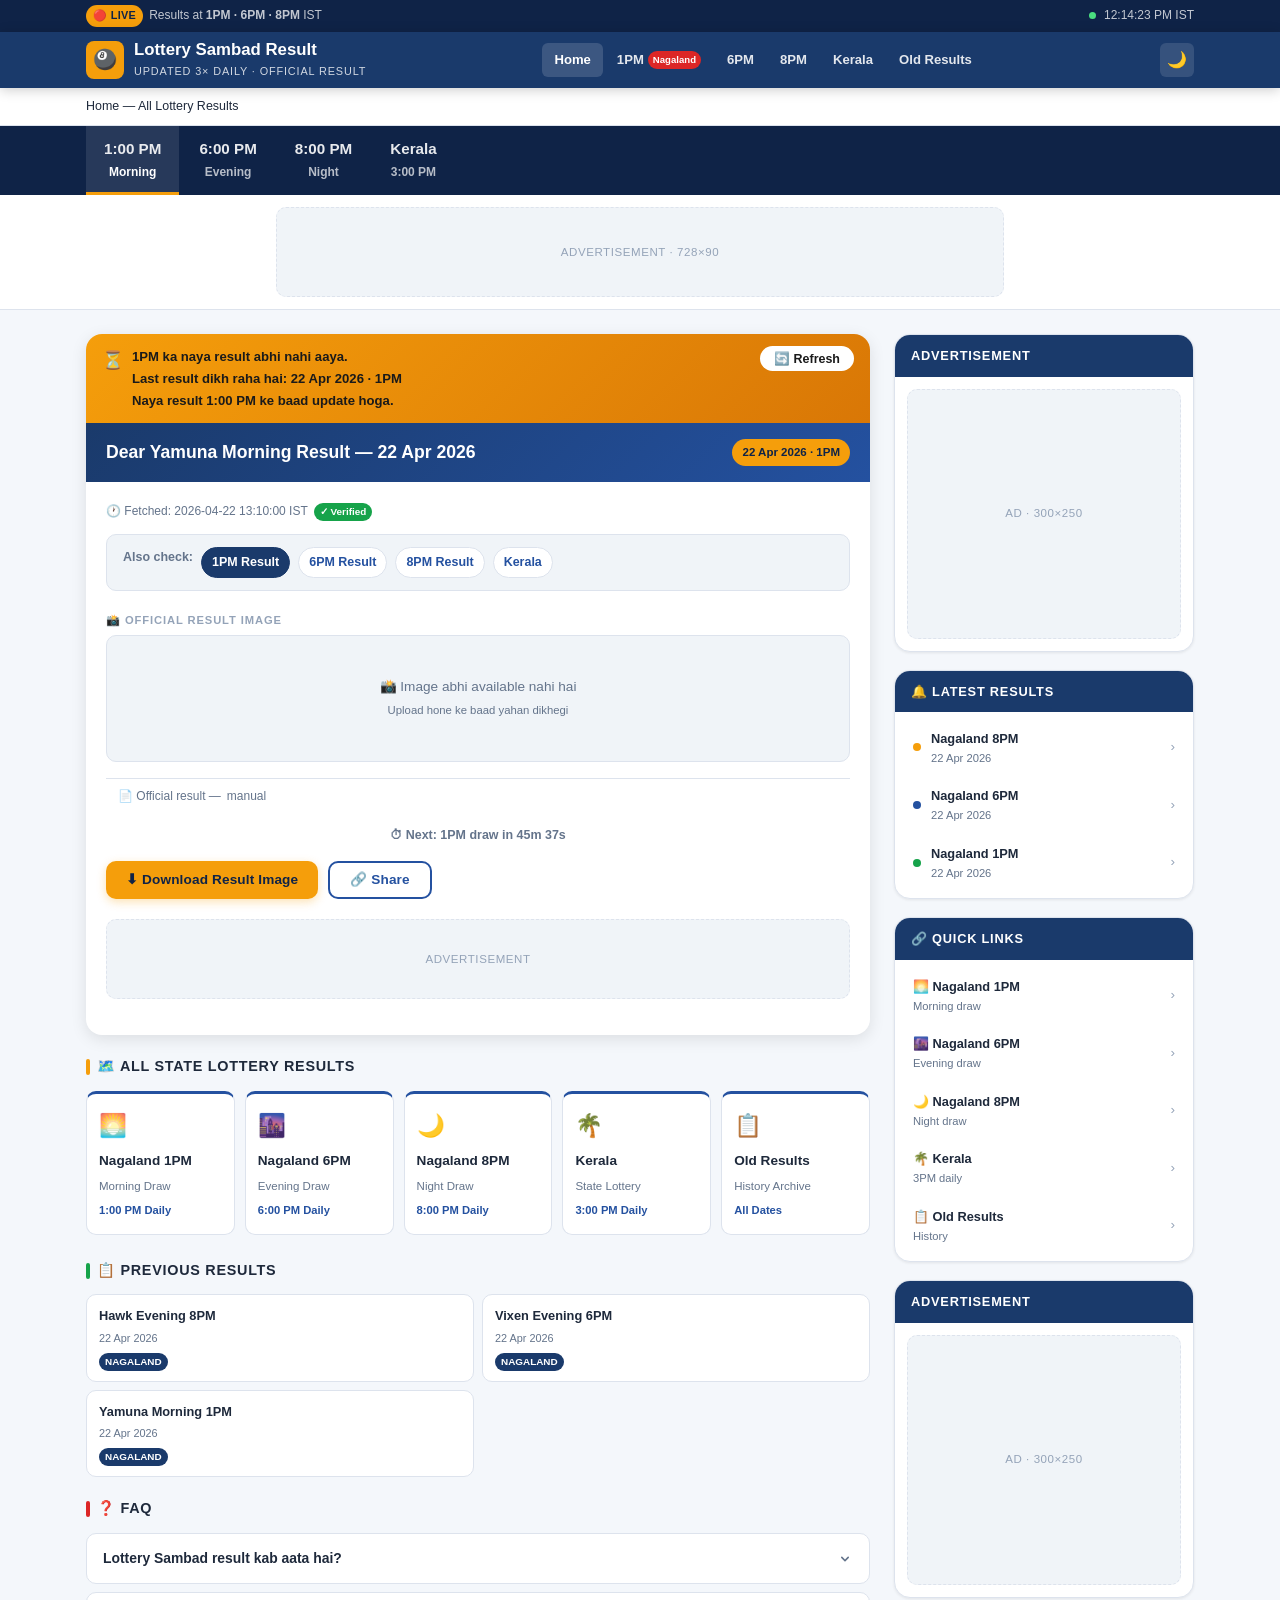
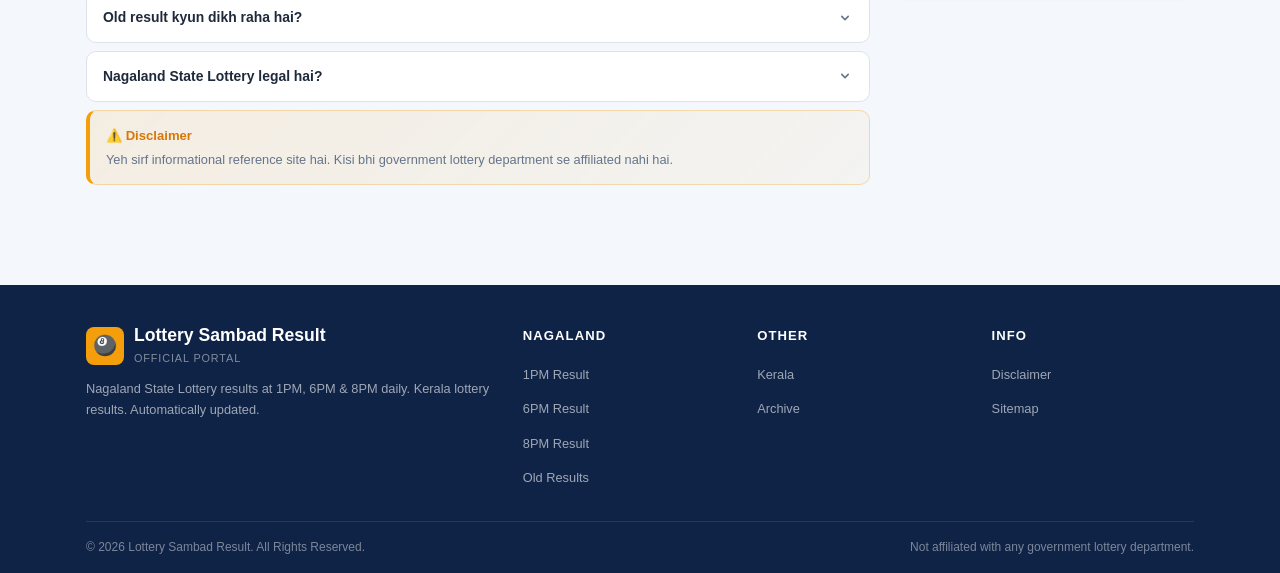
==== commit 566c95c3: "Add files via upload" ====
--- a/index.html
+++ b/index.html
@@ -1,39 +1,24 @@
 <!DOCTYPE html>
-<html lang="en" prefix="og: https://ogp.me/ns#">
+<html lang="en">
 <head>
 <meta charset="UTF-8">
 <meta name="viewport" content="width=device-width,initial-scale=1,viewport-fit=cover">
-<title>Lottery Sambad Result Today 1PM 6PM 8PM | Nagaland &amp; Kerala Lottery 2026</title>
-<meta name="description" content="Check Lottery Sambad Result Today 2026. Nagaland State Lottery 1PM 6PM 8PM official PDF preview and download. Kerala lottery results updated automatically 3× daily.">
-<meta name="keywords" content="lottery sambad result today,nagaland lottery result,kerala lottery result,lottery result today,lottery sambad 8pm,nagaland state lottery,dear lottery result,lottery sambad today">
-<meta name="robots" content="index,follow,max-snippet:-1,max-image-preview:large,max-video-preview:-1">
-<meta name="author" content="Lottery Sambad Result">
+<title>Lottery Sambad Result Today 1PM 6PM 8PM | Nagaland State Lottery 2026</title>
+<meta name="description" content="Check Lottery Sambad Result Today 2026. Nagaland State Lottery 1PM 6PM 8PM result image. Updated daily automatically. Kerala lottery results.">
+<meta name="robots" content="index,follow,max-snippet:-1,max-image-preview:large">
+<link rel="canonical" href="https://harshsharmaoo7.github.io/Lottery-Bot/">
+<meta property="og:type" content="website">
+<meta property="og:title" content="Lottery Sambad Result Today | Nagaland 1PM 6PM 8PM">
+<meta property="og:description" content="Official lottery result image. Updated 3x daily.">
+<meta property="og:url" content="https://harshsharmaoo7.github.io/Lottery-Bot/">
 <meta name="theme-color" content="#1a3a6b">
-<link rel="canonical" href="https://harshsharmaoo7.github.io/Lottery-Bot/">
-<!-- OG -->
-<meta property="og:type" content="website">
-<meta property="og:locale" content="en_IN">
-<meta property="og:site_name" content="Lottery Sambad Result">
-<meta property="og:title" content="Lottery Sambad Result Today | Nagaland 1PM 6PM 8PM">
-<meta property="og:description" content="Check Lottery Sambad Result Today. Official PDF + image. Nagaland, Kerala results updated 3× daily.">
-<meta property="og:url" content="https://harshsharmaoo7.github.io/Lottery-Bot/">
-<meta property="og:image" content="https://harshsharmaoo7.github.io/Lottery-Bot/images/og.jpg">
-<!-- Twitter -->
-<meta name="twitter:card" content="summary_large_image">
-<meta name="twitter:title" content="Lottery Sambad Result Today | Nagaland 1PM 6PM 8PM">
-<meta name="twitter:description" content="Official PDF results updated 3× daily.">
-<!-- Schema: WebSite -->
-<script type="application/ld+json">{"@context":"https://schema.org","@type":"WebSite","name":"Lottery Sambad Result","url":"https://harshsharmaoo7.github.io/Lottery-Bot/","description":"Daily Lottery Sambad Result Today - Nagaland State Lottery 1PM 6PM 8PM"}</script>
-<!-- Schema: BreadcrumbList -->
-<script type="application/ld+json">{"@context":"https://schema.org","@type":"BreadcrumbList","itemListElement":[{"@type":"ListItem","position":1,"name":"Home","item":"https://harshsharmaoo7.github.io/Lottery-Bot/"}]}</script>
-<!-- Schema: FAQ -->
-<script type="application/ld+json">{"@context":"https://schema.org","@type":"FAQPage","mainEntity":[{"@type":"Question","name":"What time is Lottery Sambad result published?","acceptedAnswer":{"@type":"Answer","text":"Lottery Sambad results are published three times daily: 1:00 PM, 6:00 PM, and 8:00 PM IST."}},{"@type":"Question","name":"How to check Nagaland State Lottery Result?","acceptedAnswer":{"@type":"Answer","text":"Visit this page after the draw time. The result image and PDF viewer load automatically."}},{"@type":"Question","name":"Is Nagaland State Lottery legal?","acceptedAnswer":{"@type":"Answer","text":"Yes. 100% legal, regulated by the Government of Nagaland since 1972."}}]}</script>
 <link rel="stylesheet" href="style.css">
 </head>
 <body>
-<a class="skip" href="#main">Skip to main content</a>
+
+<!-- Mobile Nav -->
 <div class="moverlay" id="moverlay" onclick="closeNav()" aria-hidden="true"></div>
-<nav class="mnav" id="mnav" aria-label="Mobile navigation">
+<nav class="mnav" id="mnav">
   <a href="index.html">🏠 Home</a>
   <a href="nagaland-lottery-result-today-1pm.html">🌅 Nagaland 1PM</a>
   <a href="nagaland-lottery-result-today-6pm.html">🌆 Nagaland 6PM</a>
@@ -41,86 +26,100 @@
   <a href="kerala-lottery-result-today.html">🌴 Kerala</a>
   <a href="archive.html">📋 Old Results</a>
 </nav>
-<!-- TOP BAR -->
-<div class="topbar"><div class="wrap">
-  <div style="display:flex;align-items:center;gap:6px;">
-    <span class="tb-badge">🔴 LIVE</span>
-    <span>Results at <strong>1PM · 6PM · 8PM</strong> IST</span>
-  </div>
-  <div class="tb-right">
-    <span class="live-dot" aria-hidden="true"></span>
-    <span id="clock">--:--:-- IST</span>
-  </div>
-</div></div>
-<!-- HEADER -->
-<header role="banner"><div class="wrap hdr">
-  <a href="index.html" class="logo" aria-label="Home">
-    <div class="logo-icon" aria-hidden="true">🎱</div>
-    <div class="logo-text">
-      <strong>Lottery Sambad Result</strong>
-      <span>Updated 3× Daily · Official PDF</span>
-    </div>
-  </a>
-  <nav class="dnav" aria-label="Main navigation">
-    <ul>
-      <li><a href="index.html" class="cur">Home</a></li>
-      <li><a href="nagaland-lottery-result-today-1pm.html">1PM <span class="nbadge">Nagaland</span></a></li>
-      <li><a href="nagaland-lottery-result-today-6pm.html">6PM</a></li>
-      <li><a href="nagaland-lottery-result-today-8pm.html">8PM</a></li>
-      <li><a href="kerala-lottery-result-today.html">Kerala</a></li>
-      <li><a href="archive.html">Old Results</a></li>
-    </ul>
-  </nav>
-  <button class="hbtn" id="themeBtn" aria-label="Toggle dark mode">🌙</button>
-  <button class="hbtn ham" id="hamBtn" aria-label="Open menu" aria-expanded="false">
-    <span></span><span></span><span></span>
-  </button>
-</div></header>
-<!-- BREADCRUMB -->
-<div class="bc-wrap"><div class="wrap">
-  <nav class="bc" aria-label="Breadcrumb">
-    <span class="bc-cur">Home — All Lottery Results</span>
-  </nav>
-</div></div>
-<!-- DRAW TABS -->
-<div class="drawtabs" role="navigation" aria-label="Result pages">
+
+<!-- Top bar -->
+<div class="topbar">
+  <div class="wrap">
+    <div style="display:flex;align-items:center;gap:6px;">
+      <span class="tb-badge">🔴 LIVE</span>
+      <span>Results at <strong>1PM · 6PM · 8PM</strong> IST</span>
+    </div>
+    <div class="tb-right">
+      <span class="live-dot"></span>
+      <span id="clock">--:--:-- IST</span>
+    </div>
+  </div>
+</div>
+
+<!-- Header -->
+<header role="banner">
+  <div class="wrap hdr">
+    <a href="index.html" class="logo">
+      <div class="logo-icon">🎱</div>
+      <div class="logo-text">
+        <strong>Lottery Sambad Result</strong>
+        <span>Updated 3× Daily · Official Result</span>
+      </div>
+    </a>
+    <nav class="dnav">
+      <ul>
+        <li><a href="index.html" class="cur">Home</a></li>
+        <li><a href="nagaland-lottery-result-today-1pm.html">1PM <span class="nbadge">Nagaland</span></a></li>
+        <li><a href="nagaland-lottery-result-today-6pm.html">6PM</a></li>
+        <li><a href="nagaland-lottery-result-today-8pm.html">8PM</a></li>
+        <li><a href="kerala-lottery-result-today.html">Kerala</a></li>
+        <li><a href="archive.html">Old Results</a></li>
+      </ul>
+    </nav>
+    <button class="hbtn" id="themeBtn" aria-label="Dark mode">🌙</button>
+    <button class="hbtn ham" id="hamBtn" aria-label="Menu" aria-expanded="false">
+      <span></span><span></span><span></span>
+    </button>
+  </div>
+</header>
+
+<!-- Breadcrumb -->
+<div class="bc-wrap">
+  <div class="wrap">
+    <nav class="bc">
+      <span class="bc-cur">Home — All Lottery Results</span>
+    </nav>
+  </div>
+</div>
+
+<!-- Draw tabs -->
+<div class="drawtabs">
   <div class="drawtabs-inner">
-    <a href="nagaland-lottery-result-today-1pm.html" class="dt on">
-      <strong>1:00 PM</strong>Nagaland Morning
-    </a>
-    <a href="nagaland-lottery-result-today-6pm.html" class="dt">
-      <strong>6:00 PM</strong>Nagaland Evening
-    </a>
-    <a href="nagaland-lottery-result-today-8pm.html" class="dt">
-      <strong>8:00 PM</strong>Nagaland Night
+    <a href="nagaland-lottery-result-today-1pm.html" class="dt" id="tab-1pm">
+      <strong>1:00 PM</strong>Morning
+    </a>
+    <a href="nagaland-lottery-result-today-6pm.html" class="dt" id="tab-6pm">
+      <strong>6:00 PM</strong>Evening
+    </a>
+    <a href="nagaland-lottery-result-today-8pm.html" class="dt" id="tab-8pm">
+      <strong>8:00 PM</strong>Night
     </a>
     <a href="kerala-lottery-result-today.html" class="dt">
       <strong>Kerala</strong>3:00 PM
     </a>
   </div>
 </div>
-<!-- TOP AD -->
-<div class="adwrap"><div class="wrap">
-  <!-- REPLACE WITH ADSENSE -->
-  <div class="adph banner">Advertisement · 728×90</div>
-</div></div>
+
+<!-- Top Ad -->
+<div class="adwrap">
+  <div class="wrap">
+    <div class="adph banner">Advertisement · 728×90</div>
+  </div>
+</div>
 
 <div class="wrap">
 <div class="layout">
 <main id="main" role="main">
 
   <!-- Loading -->
-  <div id="loading-state" class="card" style="padding:40px;text-align:center;">
-    <div class="spin" style="margin:0 auto 16px;width:30px;height:30px;border-width:3px;" aria-hidden="true"></div>
-    <p style="color:var(--muted);">Loading latest lottery results…</p>
+  <div id="loading-state" class="card" style="padding:48px;text-align:center;">
+    <div class="spin" style="margin:0 auto 14px;width:32px;height:32px;border-width:3px;"></div>
+    <p style="color:var(--muted);">Loading latest result…</p>
   </div>
 
   <!-- Error -->
   <div id="error-state" class="card" style="display:none;">
-    <div class="card-body err-box">
-      <svg width="40" height="40" viewBox="0 0 24 24" fill="none" stroke="currentColor" stroke-width="1.5" aria-hidden="true"><path stroke-linecap="round" stroke-linejoin="round" d="M12 9v3.75m9.303 3.376c.866 1.5-.217 3.374-1.948 3.374H4.645c-1.73 0-2.813-1.874-1.948-3.374l7.546-13.748c.866-1.5 3.032-1.5 3.898 0L21.303 16.126zM12 15.75h.007v.008H12v-.008z"/></svg>
-      <p>Results not yet available. Please check after draw time.</p>
-      <button class="btn btn-blue" onclick="location.reload()">🔄 Refresh Page</button>
+    <div class="card-body" style="text-align:center;padding:40px;">
+      <div style="font-size:2.5rem;margin-bottom:12px;">📭</div>
+      <p style="color:var(--muted);margin-bottom:16px;">
+        Result abhi available nahi hai.<br>Draw ke baad page refresh karein.
+      </p>
+      <button class="btn btn-blue" onclick="location.reload()">🔄 Refresh</button>
     </div>
   </div>
 
@@ -131,226 +130,138 @@
       <span class="dbadge" id="res-date">Loading…</span>
     </div>
     <div class="card-body">
-      <!-- Status bar -->
+
+      <!-- Status -->
       <div class="status-bar">
-        <svg width="13" height="13" viewBox="0 0 20 20" fill="currentColor" aria-hidden="true"><path fill-rule="evenodd" d="M10 18a8 8 0 100-16 8 8 0 000 16zm1-12a1 1 0 10-2 0v4a1 1 0 00.293.707l2.828 2.829a1 1 0 101.415-1.415L11 9.586V6z" clip-rule="evenodd"/></svg>
-        <span id="last-updated">Checking…</span>
+        <span id="last-updated" style="font-size:.75rem;color:var(--muted);"></span>
         <span id="verified-badge" class="verified" style="display:none;"></span>
-        <span>Source: <span id="res-source"></span></span>
-      </div>
-
-      <!-- Internal draw links -->
+      </div>
+
+      <!-- Draw links -->
       <div class="draw-links">
-        <span>Also see:</span>
-        <a href="nagaland-lottery-result-today-1pm.html">1PM Result</a>
-        <a href="nagaland-lottery-result-today-6pm.html">6PM Result</a>
-        <a href="nagaland-lottery-result-today-8pm.html">8PM Result</a>
+        <span>Also check:</span>
+        <a href="nagaland-lottery-result-today-1pm.html" id="link-1pm">1PM Result</a>
+        <a href="nagaland-lottery-result-today-6pm.html" id="link-6pm">6PM Result</a>
+        <a href="nagaland-lottery-result-today-8pm.html" id="link-8pm">8PM Result</a>
         <a href="kerala-lottery-result-today.html">Kerala</a>
       </div>
 
       <!-- Image -->
-      <p class="sec-lbl">📸 Official Result Image Preview</p>
+      <p class="sec-lbl">📸 Official Result Image</p>
       <div class="rimg-wrap" id="img-wrap">
-        <div class="skel" id="img-skel" aria-hidden="true"></div>
-        <img id="res-img" src="" alt="" loading="lazy" decoding="async"
-          width="800" height="500" itemprop="image" style="display:none;"
-          onload="this.style.display='block';document.getElementById('img-skel').style.display='none';"
-          onerror="imgFail(this)">
-      </div>
-      <div class="img-cap">📄 Official result — <span id="res-source-2">nagalandlotteries.com</span></div>
-
-      <!-- Buttons -->
+        <div class="skel" id="img-skel"></div>
+        <img id="res-img" src="" alt="" loading="eager" decoding="async"
+          width="800" height="600"
+          style="display:none;width:100%;height:auto;"
+          onload="onImgLoad(this)" onerror="onImgFail(this)">
+      </div>
+      <div class="img-cap">
+        📄 Official result — <span id="res-source"></span>
+      </div>
+
+      <!-- Countdown -->
+      <div style="text-align:center;font-size:.78rem;color:var(--muted);margin:10px 0 16px;font-weight:600;">
+        ⏱ <span id="countdown"></span>
+      </div>
+
+      <!-- Buttons — only Download + Share -->
       <div class="btn-row">
-        <a id="dl-btn" href="#" class="btn btn-gold" download>⬇ Download PDF</a>
-        <a href="#pdf-viewer" class="btn btn-blue">📄 View PDF</a>
+        <a id="dl-btn" href="#" class="btn btn-gold" download style="display:none;">
+          ⬇ Download Result Image
+        </a>
         <button class="btn btn-out" onclick="shareResult()">🔗 Share</button>
       </div>
 
       <!-- Mid Ad -->
-      <div class="adwrap" style="border:none;padding:0;margin-bottom:20px;">
+      <div style="text-align:center;margin:16px 0;">
         <div class="adph half">Advertisement</div>
       </div>
 
-      <!-- PDF Viewer -->
-      <section class="pdf-sec" id="pdf-viewer">
-        <h2>Official PDF Result Viewer</h2>
-        <div class="pdf-box" id="pdf-box">
-          <div class="pdf-load" id="pdf-load">
-            <div class="spin" aria-hidden="true"></div> Loading PDF…
-          </div>
-          <iframe id="pdf-frame" title="Lottery Result PDF" src="" loading="lazy"
-            style="display:none;" onload="pdfLoaded()" onerror="pdfFail()"
-            aria-label="Official lottery result PDF"></iframe>
-          <div class="pdf-err" id="pdf-err" style="display:none;" role="alert">
-            <p>PDF preview unavailable in browser.</p>
-            <a id="pdf-err-btn" href="#" class="btn btn-gold" download>⬇ Download PDF</a>
-          </div>
-        </div>
-      </section>
     </div>
   </article>
 
-  <!-- State Grid -->
-  <section aria-label="All state lotteries">
+  <!-- State cards -->
+  <section style="margin-bottom:20px;">
     <p class="sec-h gold">🗺️ All State Lottery Results</p>
     <div class="states-grid">
       <a href="nagaland-lottery-result-today-1pm.html" class="sc">
-        <span class="sc-flag">🎯</span><span class="sc-name">Nagaland 1PM</span>
-        <span class="sc-sub">Morning Draw</span><span class="sc-time">1:00 PM Daily</span>
+        <span class="sc-flag">🌅</span>
+        <span class="sc-name">Nagaland 1PM</span>
+        <span class="sc-sub">Morning Draw</span>
+        <span class="sc-time">1:00 PM Daily</span>
       </a>
       <a href="nagaland-lottery-result-today-6pm.html" class="sc">
-        <span class="sc-flag">🌆</span><span class="sc-name">Nagaland 6PM</span>
-        <span class="sc-sub">Evening Draw</span><span class="sc-time">6:00 PM Daily</span>
+        <span class="sc-flag">🌆</span>
+        <span class="sc-name">Nagaland 6PM</span>
+        <span class="sc-sub">Evening Draw</span>
+        <span class="sc-time">6:00 PM Daily</span>
       </a>
       <a href="nagaland-lottery-result-today-8pm.html" class="sc">
-        <span class="sc-flag">🌙</span><span class="sc-name">Nagaland 8PM</span>
-        <span class="sc-sub">Night Draw</span><span class="sc-time">8:00 PM Daily</span>
+        <span class="sc-flag">🌙</span>
+        <span class="sc-name">Nagaland 8PM</span>
+        <span class="sc-sub">Night Draw</span>
+        <span class="sc-time">8:00 PM Daily</span>
       </a>
       <a href="kerala-lottery-result-today.html" class="sc">
-        <span class="sc-flag">🌴</span><span class="sc-name">Kerala</span>
-        <span class="sc-sub">State Lottery</span><span class="sc-time">3:00 PM Daily</span>
+        <span class="sc-flag">🌴</span>
+        <span class="sc-name">Kerala</span>
+        <span class="sc-sub">State Lottery</span>
+        <span class="sc-time">3:00 PM Daily</span>
       </a>
       <a href="archive.html" class="sc">
-        <span class="sc-flag">📋</span><span class="sc-name">Old Results</span>
-        <span class="sc-sub">History Archive</span><span class="sc-time">All dates</span>
-      </a>
-      <a href="archive.html#bumper" class="sc">
-        <span class="sc-flag">🏆</span><span class="sc-name">Bumper Results</span>
-        <span class="sc-sub">Special Draws</span><span class="sc-time">Monthly</span>
+        <span class="sc-flag">📋</span>
+        <span class="sc-name">Old Results</span>
+        <span class="sc-sub">History Archive</span>
+        <span class="sc-time">All Dates</span>
       </a>
     </div>
   </section>
 
-  <!-- History -->
-  <section id="history">
+  <!-- Previous results -->
+  <section>
     <p class="sec-h">📋 Previous Results</p>
     <div class="hist-grid" id="hist-grid">
-      <div class="err-box" style="grid-column:1/-1"><div class="spin" style="margin:0 auto 8px;" aria-hidden="true"></div><p>Loading…</p></div>
+      <div style="grid-column:1/-1;padding:20px;text-align:center;color:var(--muted);">
+        <div class="spin" style="margin:0 auto 8px;"></div>Loading…
+      </div>
     </div>
   </section>
 
-  <!-- Schedule Tabs -->
-  <section class="card" aria-label="Draw schedules">
-    <div class="card-hdr" style="padding:12px 20px;">
-      <h2 style="color:#fff;margin:0;font-size:1rem;">📅 Draw Schedules</h2>
-    </div>
-    <div class="card-body">
-      <div class="tabs-nav" role="tablist">
-        <button class="tabbt on" onclick="showTab('t1pm',this)" role="tab" aria-selected="true">🌅 1PM</button>
-        <button class="tabbt" onclick="showTab('t6pm',this)" role="tab" aria-selected="false">🌆 6PM</button>
-        <button class="tabbt" onclick="showTab('t8pm',this)" role="tab" aria-selected="false">🌙 8PM</button>
-        <button class="tabbt" onclick="showTab('tker',this)" role="tab" aria-selected="false">🌴 Kerala</button>
-      </div>
-      <div class="tabpanel on" id="t1pm" role="tabpanel">
-        <div class="tbl-wrap"><table>
-          <thead><tr><th>Day</th><th>Draw Name</th><th>Time</th></tr></thead>
-          <tbody>
-            <tr><td>Monday</td><td>Dear Dwarka Morning</td><td>1:00 PM</td></tr>
-            <tr><td>Tuesday</td><td>Dear Godavari Morning</td><td>1:00 PM</td></tr>
-            <tr><td>Wednesday</td><td>Dear Indus Morning</td><td>1:00 PM</td></tr>
-            <tr><td>Thursday</td><td>Dear Mahanadi Morning</td><td>1:00 PM</td></tr>
-            <tr><td>Friday</td><td>Dear Meghna Morning</td><td>1:00 PM</td></tr>
-            <tr><td>Saturday</td><td>Dear Narmada Morning</td><td>1:00 PM</td></tr>
-            <tr><td>Sunday</td><td>Dear Yamuna Morning</td><td>1:00 PM</td></tr>
-          </tbody>
-        </table></div>
-      </div>
-      <div class="tabpanel" id="t6pm" role="tabpanel">
-        <div class="tbl-wrap"><table>
-          <thead><tr><th>Day</th><th>Draw Name</th><th>Time</th></tr></thead>
-          <tbody>
-            <tr><td>Monday</td><td>Dear Blitzen Evening</td><td>6:00 PM</td></tr>
-            <tr><td>Tuesday</td><td>Dear Comet Evening</td><td>6:00 PM</td></tr>
-            <tr><td>Wednesday</td><td>Dear Cupid Evening</td><td>6:00 PM</td></tr>
-            <tr><td>Thursday</td><td>Dear Dancer Evening</td><td>6:00 PM</td></tr>
-            <tr><td>Friday</td><td>Dear Dasher Evening</td><td>6:00 PM</td></tr>
-            <tr><td>Saturday</td><td>Dear Donner Evening</td><td>6:00 PM</td></tr>
-            <tr><td>Sunday</td><td>Dear Vixen Evening</td><td>6:00 PM</td></tr>
-          </tbody>
-        </table></div>
-      </div>
-      <div class="tabpanel" id="t8pm" role="tabpanel">
-        <div class="tbl-wrap"><table>
-          <thead><tr><th>Day</th><th>Draw Name</th><th>Time</th></tr></thead>
-          <tbody>
-            <tr><td>Monday</td><td>Dear Finch Night</td><td>8:00 PM</td></tr>
-            <tr><td>Tuesday</td><td>Dear Goose Night</td><td>8:00 PM</td></tr>
-            <tr><td>Wednesday</td><td>Dear Pelican Night</td><td>8:00 PM</td></tr>
-            <tr><td>Thursday</td><td>Dear Sandpiper Night</td><td>8:00 PM</td></tr>
-            <tr><td>Friday</td><td>Dear SeaGull Night</td><td>8:00 PM</td></tr>
-            <tr><td>Saturday</td><td>Dear Stork Night</td><td>8:00 PM</td></tr>
-            <tr><td>Sunday</td><td>Dear Toucan Night</td><td>8:00 PM</td></tr>
-          </tbody>
-        </table></div>
-      </div>
-      <div class="tabpanel" id="tker" role="tabpanel">
-        <div class="tbl-wrap"><table>
-          <thead><tr><th>Day</th><th>Draw Name</th><th>Time</th></tr></thead>
-          <tbody>
-            <tr><td>Monday</td><td>Win-Win (W)</td><td>3:00 PM</td></tr>
-            <tr><td>Tuesday</td><td>Sthree Sakthi (SS)</td><td>3:00 PM</td></tr>
-            <tr><td>Wednesday</td><td>Akshaya (AK)</td><td>3:00 PM</td></tr>
-            <tr><td>Thursday</td><td>Karunya Plus (KN)</td><td>3:00 PM</td></tr>
-            <tr><td>Friday</td><td>Nirmal (NR)</td><td>3:00 PM</td></tr>
-            <tr><td>Saturday</td><td>Karunya (KR)</td><td>3:00 PM</td></tr>
-            <tr><td>Sunday</td><td>Pournami (RN)</td><td>3:00 PM</td></tr>
-          </tbody>
-        </table></div>
-      </div>
+  <!-- FAQ -->
+  <section style="margin-top:16px;">
+    <p class="sec-h red">❓ FAQ</p>
+    <div class="faq-item" id="f1">
+      <div class="faq-q" onclick="faqToggle('f1')" role="button" tabindex="0">
+        Lottery Sambad result kab aata hai?
+        <svg viewBox="0 0 20 20" fill="currentColor" width="16" height="16"><path fill-rule="evenodd" d="M5.293 7.293a1 1 0 011.414 0L10 10.586l3.293-3.293a1 1 0 111.414 1.414l-4 4a1 1 0 01-1.414 0l-4-4a1 1 0 010-1.414z" clip-rule="evenodd"/></svg>
+      </div>
+      <div class="faq-a">Lottery Sambad ka result din mein 3 baar aata hai — 1:00 PM, 6:00 PM, aur 8:00 PM IST. Yeh page automatically update hota hai.</div>
+    </div>
+    <div class="faq-item" id="f2">
+      <div class="faq-q" onclick="faqToggle('f2')" role="button" tabindex="0">
+        Old result kyun dikh raha hai?
+        <svg viewBox="0 0 20 20" fill="currentColor" width="16" height="16"><path fill-rule="evenodd" d="M5.293 7.293a1 1 0 011.414 0L10 10.586l3.293-3.293a1 1 0 111.414 1.414l-4 4a1 1 0 01-1.414 0l-4-4a1 1 0 010-1.414z" clip-rule="evenodd"/></svg>
+      </div>
+      <div class="faq-a">Agar aaj ka result abhi publish nahi hua to last available result dikhata hai. Draw ke 15-30 minute baad Refresh dabayein.</div>
+    </div>
+    <div class="faq-item" id="f3">
+      <div class="faq-q" onclick="faqToggle('f3')" role="button" tabindex="0">
+        Nagaland State Lottery legal hai?
+        <svg viewBox="0 0 20 20" fill="currentColor" width="16" height="16"><path fill-rule="evenodd" d="M5.293 7.293a1 1 0 011.414 0L10 10.586l3.293-3.293a1 1 0 111.414 1.414l-4 4a1 1 0 01-1.414 0l-4-4a1 1 0 010-1.414z" clip-rule="evenodd"/></svg>
+      </div>
+      <div class="faq-a">Haan — 100% legal. Government of Nagaland dwara 1972 se chalaya ja raha hai.</div>
     </div>
   </section>
-
-  <!-- FAQ -->
-  <section aria-label="FAQ">
-    <p class="sec-h red">❓ Frequently Asked Questions</p>
-    <div class="faq-item" id="f1">
-      <div class="faq-q" onclick="faqToggle('f1')" role="button" tabindex="0" aria-expanded="false" onkeydown="if(event.key==='Enter')faqToggle('f1')">
-        What time is Lottery Sambad result published?
-        <svg viewBox="0 0 20 20" fill="currentColor" aria-hidden="true"><path fill-rule="evenodd" d="M5.293 7.293a1 1 0 011.414 0L10 10.586l3.293-3.293a1 1 0 111.414 1.414l-4 4a1 1 0 01-1.414 0l-4-4a1 1 0 010-1.414z" clip-rule="evenodd"/></svg>
-      </div>
-      <div class="faq-a">Results are published three times daily: <strong>1:00 PM</strong>, <strong>6:00 PM</strong>, and <strong>8:00 PM</strong> IST. This page auto-updates within minutes of each draw via our automated bot.</div>
-    </div>
-    <div class="faq-item" id="f2">
-      <div class="faq-q" onclick="faqToggle('f2')" role="button" tabindex="0" aria-expanded="false" onkeydown="if(event.key==='Enter')faqToggle('f2')">
-        How to download Nagaland Lottery Result PDF?
-        <svg viewBox="0 0 20 20" fill="currentColor" aria-hidden="true"><path fill-rule="evenodd" d="M5.293 7.293a1 1 0 011.414 0L10 10.586l3.293-3.293a1 1 0 111.414 1.414l-4 4a1 1 0 01-1.414 0l-4-4a1 1 0 010-1.414z" clip-rule="evenodd"/></svg>
-      </div>
-      <div class="faq-a">Click the "Download PDF" button above after the draw time. The official government PDF opens and can be saved to your device. You can also view it directly in the browser PDF viewer on this page.</div>
-    </div>
-    <div class="faq-item" id="f3">
-      <div class="faq-q" onclick="faqToggle('f3')" role="button" tabindex="0" aria-expanded="false" onkeydown="if(event.key==='Enter')faqToggle('f3')">
-        Is Nagaland State Lottery legal in India?
-        <svg viewBox="0 0 20 20" fill="currentColor" aria-hidden="true"><path fill-rule="evenodd" d="M5.293 7.293a1 1 0 011.414 0L10 10.586l3.293-3.293a1 1 0 111.414 1.414l-4 4a1 1 0 01-1.414 0l-4-4a1 1 0 010-1.414z" clip-rule="evenodd"/></svg>
-      </div>
-      <div class="faq-a">Yes. Nagaland State Lottery is 100% legal, regulated by the Government of Nagaland since 1972 under the Lotteries (Regulation) Act, 1998.</div>
-    </div>
-    <div class="faq-item" id="f4">
-      <div class="faq-q" onclick="faqToggle('f4')" role="button" tabindex="0" aria-expanded="false" onkeydown="if(event.key==='Enter')faqToggle('f4')">
-        How long to claim lottery prize money?
-        <svg viewBox="0 0 20 20" fill="currentColor" aria-hidden="true"><path fill-rule="evenodd" d="M5.293 7.293a1 1 0 011.414 0L10 10.586l3.293-3.293a1 1 0 111.414 1.414l-4 4a1 1 0 01-1.414 0l-4-4a1 1 0 010-1.414z" clip-rule="evenodd"/></svg>
-      </div>
-      <div class="faq-a">After submitting all required documents with the original winning ticket, prize money is processed within <strong>3 working days</strong>. Sign the back of your ticket immediately.</div>
-    </div>
-  </section>
-
-  <!-- Article SEO -->
-  <article class="art" itemscope itemtype="https://schema.org/Article">
-    <h2>Lottery Sambad Result Today — Official Source</h2>
-    <p><strong>Lottery Sambad</strong> is India's most popular state lottery, operated by the Government of Nagaland. Results are published three times every day — at 1:00 PM, 6:00 PM, and 8:00 PM IST. This page is automatically updated within minutes of each draw using official government PDFs.</p>
-    <h3>Nagaland State Lottery Draws</h3>
-    <p>Each draw has a unique name based on the day of the week. The 1PM draw is the "Dear Morning" series, 6PM is the "Dear Evening" series, and 8PM is the "Dear Night" series. First prize is ₹1 Crore.</p>
-    <h3>Kerala Lottery Result Today</h3>
-    <p>Kerala Lottery results are published daily at 3:00 PM IST. The seven weekly draws include Win-Win, Akshaya, Karunya Plus, Nirmal, and Pournami — all operated by the Government of Kerala since 1967.</p>
-  </article>
 
   <div class="notice" role="note">
     <strong>⚠️ Disclaimer</strong>
-    Informational reference only. We are not affiliated with any government lottery department. Always verify results at official government lottery websites before making any claims.
-  </div>
+    Yeh sirf informational reference site hai. Kisi bhi government lottery department se affiliated nahi hai.
+  </div>
+
 </main>
 
-<!-- SIDEBAR -->
-<aside aria-label="Sidebar">
+<!-- Sidebar -->
+<aside>
   <div class="sw">
     <div class="sw-ttl">Advertisement</div>
     <div style="padding:12px;"><div class="adph rect">Ad · 300×250</div></div>
@@ -359,19 +270,32 @@
     <div class="sw-ttl">🔔 Latest Results</div>
     <div class="sw-body">
       <ul class="sr-list" id="sidebar-list" role="list">
-        <li><div class="sri"><div class="spin" style="width:14px;height:14px;" aria-hidden="true"></div><span style="font-size:.8rem;color:var(--muted);margin-left:8px;">Loading…</span></div></li>
+        <li><div class="sri">
+          <div class="spin" style="width:14px;height:14px;"></div>
+          <span style="font-size:.8rem;color:var(--muted);margin-left:8px;">Loading…</span>
+        </div></li>
       </ul>
     </div>
   </div>
   <div class="sw">
     <div class="sw-ttl">🔗 Quick Links</div>
     <div class="sw-body">
-      <ul class="sr-list" role="list">
-        <li><a class="sri" href="nagaland-lottery-result-today-1pm.html"><span class="si"><span class="sn">🌅 Nagaland 1PM</span><span class="st">Morning draw</span></span><span class="sa">›</span></a></li>
-        <li><a class="sri" href="nagaland-lottery-result-today-6pm.html"><span class="si"><span class="sn">🌆 Nagaland 6PM</span><span class="st">Evening draw</span></span><span class="sa">›</span></a></li>
-        <li><a class="sri" href="nagaland-lottery-result-today-8pm.html"><span class="si"><span class="sn">🌙 Nagaland 8PM</span><span class="st">Night draw</span></span><span class="sa">›</span></a></li>
-        <li><a class="sri" href="kerala-lottery-result-today.html"><span class="si"><span class="sn">🌴 Kerala Lottery</span><span class="st">3PM daily</span></span><span class="sa">›</span></a></li>
-        <li><a class="sri" href="archive.html"><span class="si"><span class="sn">📋 Old Results</span><span class="st">History archive</span></span><span class="sa">›</span></a></li>
+      <ul class="sr-list">
+        <li><a class="sri" href="nagaland-lottery-result-today-1pm.html">
+          <span class="si"><span class="sn">🌅 Nagaland 1PM</span><span class="st">Morning draw</span></span><span class="sa">›</span>
+        </a></li>
+        <li><a class="sri" href="nagaland-lottery-result-today-6pm.html">
+          <span class="si"><span class="sn">🌆 Nagaland 6PM</span><span class="st">Evening draw</span></span><span class="sa">›</span>
+        </a></li>
+        <li><a class="sri" href="nagaland-lottery-result-today-8pm.html">
+          <span class="si"><span class="sn">🌙 Nagaland 8PM</span><span class="st">Night draw</span></span><span class="sa">›</span>
+        </a></li>
+        <li><a class="sri" href="kerala-lottery-result-today.html">
+          <span class="si"><span class="sn">🌴 Kerala</span><span class="st">3PM daily</span></span><span class="sa">›</span>
+        </a></li>
+        <li><a class="sri" href="archive.html">
+          <span class="si"><span class="sn">📋 Old Results</span><span class="st">History</span></span><span class="sa">›</span>
+        </a></li>
       </ul>
     </div>
   </div>
@@ -380,54 +304,52 @@
     <div style="padding:12px;"><div class="adph rect">Ad · 300×250</div></div>
   </div>
 </aside>
-</div><!-- /layout -->
-</div><!-- /wrap -->
-
-<!-- FOOTER -->
-<footer role="contentinfo"><div class="wrap">
-  <div class="ft-top">
-    <div class="ft-brand">
-      <a href="index.html" class="logo"><div class="logo-icon" aria-hidden="true">🎱</div>
-        <div class="logo-text"><strong>Lottery Sambad Result</strong><span>India's Trusted Portal</span></div>
-      </a>
-      <p class="ft-desc">Official PDF lottery results for Nagaland State Lottery at 1PM, 6PM &amp; 8PM daily. Kerala, Sikkim, West Bengal results also updated. Fully automated — updated within minutes of each draw.</p>
-    </div>
-    <div class="ft-col">
-      <h4>Nagaland</h4>
-      <ul class="ft-links">
-        <li><a href="nagaland-lottery-result-today-1pm.html">1PM Result Today</a></li>
-        <li><a href="nagaland-lottery-result-today-6pm.html">6PM Result Today</a></li>
-        <li><a href="nagaland-lottery-result-today-8pm.html">8PM Result Today</a></li>
-        <li><a href="archive.html">Old Results</a></li>
-      </ul>
-    </div>
-    <div class="ft-col">
-      <h4>Other States</h4>
-      <ul class="ft-links">
-        <li><a href="kerala-lottery-result-today.html">Kerala Lottery</a></li>
-        <li><a href="archive.html#sikkim">Sikkim Lottery</a></li>
-        <li><a href="archive.html#bengal">West Bengal</a></li>
-        <li><a href="archive.html#bumper">Bumper Results</a></li>
-      </ul>
-    </div>
-    <div class="ft-col">
-      <h4>Info</h4>
-      <ul class="ft-links">
-        <li><a href="about.html">About Us</a></li>
-        <li><a href="disclaimer.html">Disclaimer</a></li>
-        <li><a href="privacy.html">Privacy Policy</a></li>
-        <li><a href="sitemap.xml">Sitemap</a></li>
-      </ul>
-    </div>
-  </div>
-  <div class="ft-btm">
-    <span>© <span id="yr">2026</span> Lottery Sambad Result. All Rights Reserved.</span>
-    <span><a href="disclaimer.html">Disclaimer</a> · <a href="privacy.html">Privacy</a></span>
-    <span>Not affiliated with any government lottery department.</span>
-  </div>
-</div></footer>
-
-<!-- PAGE CONFIG: auto-detect draw on homepage -->
+</div>
+</div>
+
+<!-- Footer -->
+<footer role="contentinfo">
+  <div class="wrap">
+    <div class="ft-top">
+      <div class="ft-brand">
+        <a href="index.html" class="logo">
+          <div class="logo-icon">🎱</div>
+          <div class="logo-text"><strong>Lottery Sambad Result</strong><span>Official Portal</span></div>
+        </a>
+        <p class="ft-desc">Nagaland State Lottery results at 1PM, 6PM & 8PM daily. Kerala lottery results. Automatically updated.</p>
+      </div>
+      <div class="ft-col">
+        <h4>Nagaland</h4>
+        <ul class="ft-links">
+          <li><a href="nagaland-lottery-result-today-1pm.html">1PM Result</a></li>
+          <li><a href="nagaland-lottery-result-today-6pm.html">6PM Result</a></li>
+          <li><a href="nagaland-lottery-result-today-8pm.html">8PM Result</a></li>
+          <li><a href="archive.html">Old Results</a></li>
+        </ul>
+      </div>
+      <div class="ft-col">
+        <h4>Other</h4>
+        <ul class="ft-links">
+          <li><a href="kerala-lottery-result-today.html">Kerala</a></li>
+          <li><a href="archive.html">Archive</a></li>
+        </ul>
+      </div>
+      <div class="ft-col">
+        <h4>Info</h4>
+        <ul class="ft-links">
+          <li><a href="disclaimer.html">Disclaimer</a></li>
+          <li><a href="sitemap.xml">Sitemap</a></li>
+        </ul>
+      </div>
+    </div>
+    <div class="ft-btm">
+      <span>© <span id="yr">2026</span> Lottery Sambad Result. All Rights Reserved.</span>
+      <span>Not affiliated with any government lottery department.</span>
+    </div>
+  </div>
+</footer>
+
+<!-- Page config: homepage = auto-detect draw from IST time -->
 <script>window.PAGE_CONFIG = { draw: null, state: 'nagaland' };</script>
 <script src="app.js"></script>
 </body>
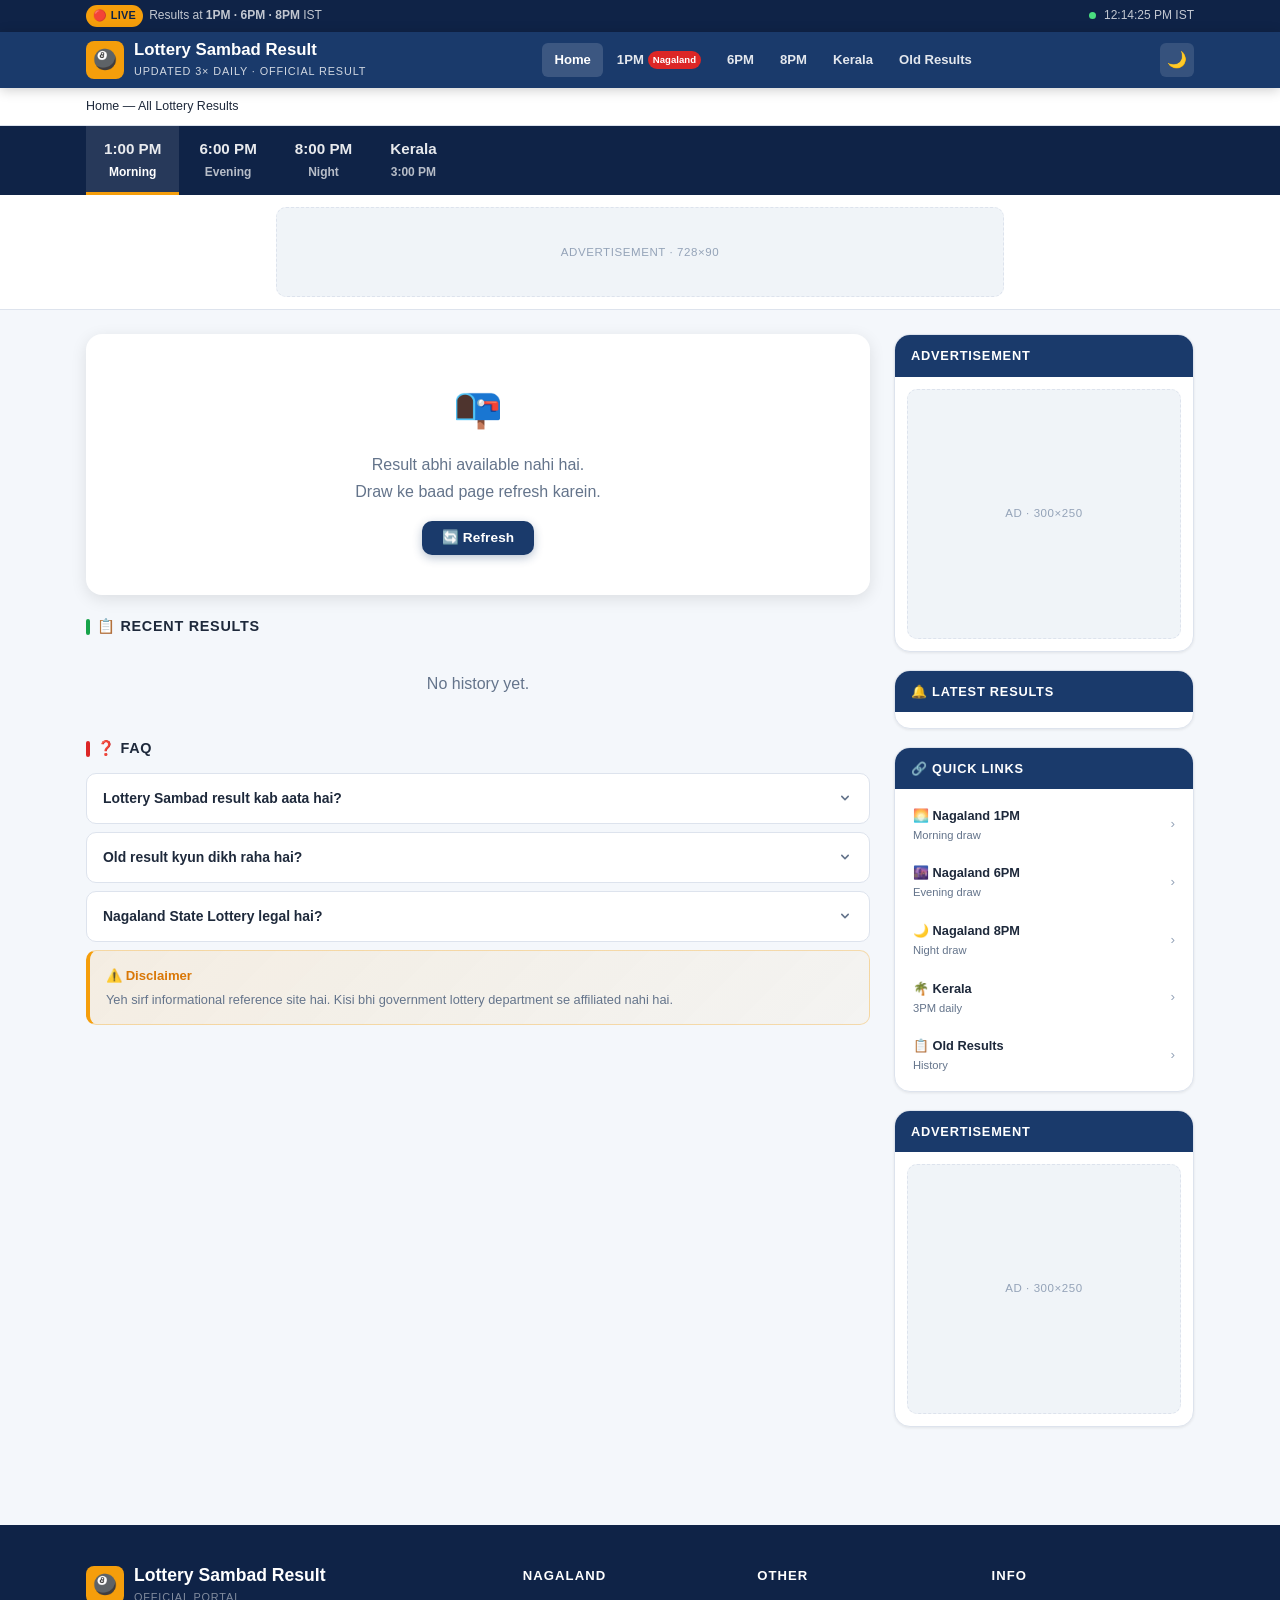
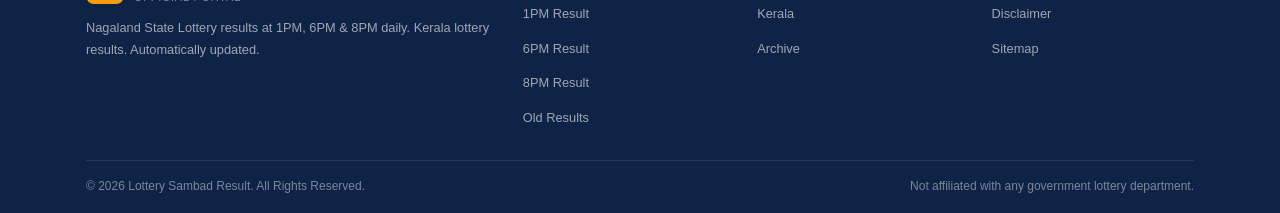
==== commit c78d236e: "Add files via upload" ====
--- a/index.html
+++ b/index.html
@@ -16,7 +16,6 @@
 </head>
 <body>
 
-<!-- Mobile Nav -->
 <div class="moverlay" id="moverlay" onclick="closeNav()" aria-hidden="true"></div>
 <nav class="mnav" id="mnav">
   <a href="index.html">🏠 Home</a>
@@ -27,83 +26,55 @@
   <a href="archive.html">📋 Old Results</a>
 </nav>
 
-<!-- Top bar -->
-<div class="topbar">
-  <div class="wrap">
-    <div style="display:flex;align-items:center;gap:6px;">
-      <span class="tb-badge">🔴 LIVE</span>
-      <span>Results at <strong>1PM · 6PM · 8PM</strong> IST</span>
-    </div>
-    <div class="tb-right">
-      <span class="live-dot"></span>
-      <span id="clock">--:--:-- IST</span>
-    </div>
-  </div>
-</div>
-
-<!-- Header -->
-<header role="banner">
-  <div class="wrap hdr">
-    <a href="index.html" class="logo">
-      <div class="logo-icon">🎱</div>
-      <div class="logo-text">
-        <strong>Lottery Sambad Result</strong>
-        <span>Updated 3× Daily · Official Result</span>
-      </div>
-    </a>
-    <nav class="dnav">
-      <ul>
-        <li><a href="index.html" class="cur">Home</a></li>
-        <li><a href="nagaland-lottery-result-today-1pm.html">1PM <span class="nbadge">Nagaland</span></a></li>
-        <li><a href="nagaland-lottery-result-today-6pm.html">6PM</a></li>
-        <li><a href="nagaland-lottery-result-today-8pm.html">8PM</a></li>
-        <li><a href="kerala-lottery-result-today.html">Kerala</a></li>
-        <li><a href="archive.html">Old Results</a></li>
-      </ul>
-    </nav>
-    <button class="hbtn" id="themeBtn" aria-label="Dark mode">🌙</button>
-    <button class="hbtn ham" id="hamBtn" aria-label="Menu" aria-expanded="false">
-      <span></span><span></span><span></span>
-    </button>
-  </div>
-</header>
-
-<!-- Breadcrumb -->
-<div class="bc-wrap">
-  <div class="wrap">
-    <nav class="bc">
-      <span class="bc-cur">Home — All Lottery Results</span>
-    </nav>
-  </div>
-</div>
-
-<!-- Draw tabs -->
-<div class="drawtabs">
-  <div class="drawtabs-inner">
-    <a href="nagaland-lottery-result-today-1pm.html" class="dt" id="tab-1pm">
-      <strong>1:00 PM</strong>Morning
-    </a>
-    <a href="nagaland-lottery-result-today-6pm.html" class="dt" id="tab-6pm">
-      <strong>6:00 PM</strong>Evening
-    </a>
-    <a href="nagaland-lottery-result-today-8pm.html" class="dt" id="tab-8pm">
-      <strong>8:00 PM</strong>Night
-    </a>
-    <a href="kerala-lottery-result-today.html" class="dt">
-      <strong>Kerala</strong>3:00 PM
-    </a>
-  </div>
-</div>
-
-<!-- Top Ad -->
-<div class="adwrap">
-  <div class="wrap">
-    <div class="adph banner">Advertisement · 728×90</div>
-  </div>
-</div>
-
-<div class="wrap">
-<div class="layout">
+<div class="topbar"><div class="wrap">
+  <div style="display:flex;align-items:center;gap:6px;">
+    <span class="tb-badge">🔴 LIVE</span>
+    <span>Results at <strong>1PM · 6PM · 8PM</strong> IST</span>
+  </div>
+  <div class="tb-right">
+    <span class="live-dot"></span>
+    <span id="clock">--:--:-- IST</span>
+  </div>
+</div></div>
+
+<header role="banner"><div class="wrap hdr">
+  <a href="index.html" class="logo">
+    <div class="logo-icon">🎱</div>
+    <div class="logo-text">
+      <strong>Lottery Sambad Result</strong>
+      <span>Updated 3× Daily · Official Result</span>
+    </div>
+  </a>
+  <nav class="dnav"><ul>
+    <li><a href="index.html" class="cur">Home</a></li>
+    <li><a href="nagaland-lottery-result-today-1pm.html">1PM <span class="nbadge">Nagaland</span></a></li>
+    <li><a href="nagaland-lottery-result-today-6pm.html">6PM</a></li>
+    <li><a href="nagaland-lottery-result-today-8pm.html">8PM</a></li>
+    <li><a href="kerala-lottery-result-today.html">Kerala</a></li>
+    <li><a href="archive.html">Old Results</a></li>
+  </ul></nav>
+  <button class="hbtn" id="themeBtn" aria-label="Dark mode">🌙</button>
+  <button class="hbtn ham" id="hamBtn" aria-label="Menu" aria-expanded="false">
+    <span></span><span></span><span></span>
+  </button>
+</div></header>
+
+<div class="bc-wrap"><div class="wrap">
+  <nav class="bc"><span class="bc-cur">Home — All Lottery Results</span></nav>
+</div></div>
+
+<div class="drawtabs"><div class="drawtabs-inner">
+  <a href="nagaland-lottery-result-today-1pm.html" class="dt" id="tab-1pm"><strong>1:00 PM</strong>Morning</a>
+  <a href="nagaland-lottery-result-today-6pm.html" class="dt" id="tab-6pm"><strong>6:00 PM</strong>Evening</a>
+  <a href="nagaland-lottery-result-today-8pm.html" class="dt" id="tab-8pm"><strong>8:00 PM</strong>Night</a>
+  <a href="kerala-lottery-result-today.html" class="dt"><strong>Kerala</strong>3:00 PM</a>
+</div></div>
+
+<div class="adwrap"><div class="wrap">
+  <div class="adph banner">Advertisement · 728×90</div>
+</div></div>
+
+<div class="wrap"><div class="layout">
 <main id="main" role="main">
 
   <!-- Loading -->
@@ -116,9 +87,7 @@
   <div id="error-state" class="card" style="display:none;">
     <div class="card-body" style="text-align:center;padding:40px;">
       <div style="font-size:2.5rem;margin-bottom:12px;">📭</div>
-      <p style="color:var(--muted);margin-bottom:16px;">
-        Result abhi available nahi hai.<br>Draw ke baad page refresh karein.
-      </p>
+      <p style="color:var(--muted);margin-bottom:16px;">Result abhi available nahi hai.<br>Draw ke baad page refresh karein.</p>
       <button class="btn btn-blue" onclick="location.reload()">🔄 Refresh</button>
     </div>
   </div>
@@ -131,13 +100,11 @@
     </div>
     <div class="card-body">
 
-      <!-- Status -->
       <div class="status-bar">
         <span id="last-updated" style="font-size:.75rem;color:var(--muted);"></span>
         <span id="verified-badge" class="verified" style="display:none;"></span>
       </div>
 
-      <!-- Draw links -->
       <div class="draw-links">
         <span>Also check:</span>
         <a href="nagaland-lottery-result-today-1pm.html" id="link-1pm">1PM Result</a>
@@ -146,7 +113,6 @@
         <a href="kerala-lottery-result-today.html">Kerala</a>
       </div>
 
-      <!-- Image -->
       <p class="sec-lbl">📸 Official Result Image</p>
       <div class="rimg-wrap" id="img-wrap">
         <div class="skel" id="img-skel"></div>
@@ -155,16 +121,14 @@
           style="display:none;width:100%;height:auto;"
           onload="onImgLoad(this)" onerror="onImgFail(this)">
       </div>
-      <div class="img-cap">
-        📄 Official result — <span id="res-source"></span>
-      </div>
-
-      <!-- Countdown -->
+
+      <!-- Source hidden — stored in hidden span, not shown to user -->
+      <span id="res-source" style="display:none;"></span>
+
       <div style="text-align:center;font-size:.78rem;color:var(--muted);margin:10px 0 16px;font-weight:600;">
         ⏱ <span id="countdown"></span>
       </div>
 
-      <!-- Buttons — only Download + Share -->
       <div class="btn-row">
         <a id="dl-btn" href="#" class="btn btn-gold" download style="display:none;">
           ⬇ Download Result Image
@@ -172,7 +136,6 @@
         <button class="btn btn-out" onclick="shareResult()">🔗 Share</button>
       </div>
 
-      <!-- Mid Ad -->
       <div style="text-align:center;margin:16px 0;">
         <div class="adph half">Advertisement</div>
       </div>
@@ -180,46 +143,9 @@
     </div>
   </article>
 
-  <!-- State cards -->
-  <section style="margin-bottom:20px;">
-    <p class="sec-h gold">🗺️ All State Lottery Results</p>
-    <div class="states-grid">
-      <a href="nagaland-lottery-result-today-1pm.html" class="sc">
-        <span class="sc-flag">🌅</span>
-        <span class="sc-name">Nagaland 1PM</span>
-        <span class="sc-sub">Morning Draw</span>
-        <span class="sc-time">1:00 PM Daily</span>
-      </a>
-      <a href="nagaland-lottery-result-today-6pm.html" class="sc">
-        <span class="sc-flag">🌆</span>
-        <span class="sc-name">Nagaland 6PM</span>
-        <span class="sc-sub">Evening Draw</span>
-        <span class="sc-time">6:00 PM Daily</span>
-      </a>
-      <a href="nagaland-lottery-result-today-8pm.html" class="sc">
-        <span class="sc-flag">🌙</span>
-        <span class="sc-name">Nagaland 8PM</span>
-        <span class="sc-sub">Night Draw</span>
-        <span class="sc-time">8:00 PM Daily</span>
-      </a>
-      <a href="kerala-lottery-result-today.html" class="sc">
-        <span class="sc-flag">🌴</span>
-        <span class="sc-name">Kerala</span>
-        <span class="sc-sub">State Lottery</span>
-        <span class="sc-time">3:00 PM Daily</span>
-      </a>
-      <a href="archive.html" class="sc">
-        <span class="sc-flag">📋</span>
-        <span class="sc-name">Old Results</span>
-        <span class="sc-sub">History Archive</span>
-        <span class="sc-time">All Dates</span>
-      </a>
-    </div>
-  </section>
-
-  <!-- Previous results -->
+  <!-- Recent results grid — no state cards above it -->
   <section>
-    <p class="sec-h">📋 Previous Results</p>
+    <p class="sec-h">📋 Recent Results</p>
     <div class="hist-grid" id="hist-grid">
       <div style="grid-column:1/-1;padding:20px;text-align:center;color:var(--muted);">
         <div class="spin" style="margin:0 auto 8px;"></div>Loading…
@@ -260,7 +186,6 @@
 
 </main>
 
-<!-- Sidebar -->
 <aside>
   <div class="sw">
     <div class="sw-ttl">Advertisement</div>
@@ -304,52 +229,47 @@
     <div style="padding:12px;"><div class="adph rect">Ad · 300×250</div></div>
   </div>
 </aside>
-</div>
-</div>
-
-<!-- Footer -->
-<footer role="contentinfo">
-  <div class="wrap">
-    <div class="ft-top">
-      <div class="ft-brand">
-        <a href="index.html" class="logo">
-          <div class="logo-icon">🎱</div>
-          <div class="logo-text"><strong>Lottery Sambad Result</strong><span>Official Portal</span></div>
-        </a>
-        <p class="ft-desc">Nagaland State Lottery results at 1PM, 6PM & 8PM daily. Kerala lottery results. Automatically updated.</p>
-      </div>
-      <div class="ft-col">
-        <h4>Nagaland</h4>
-        <ul class="ft-links">
-          <li><a href="nagaland-lottery-result-today-1pm.html">1PM Result</a></li>
-          <li><a href="nagaland-lottery-result-today-6pm.html">6PM Result</a></li>
-          <li><a href="nagaland-lottery-result-today-8pm.html">8PM Result</a></li>
-          <li><a href="archive.html">Old Results</a></li>
-        </ul>
-      </div>
-      <div class="ft-col">
-        <h4>Other</h4>
-        <ul class="ft-links">
-          <li><a href="kerala-lottery-result-today.html">Kerala</a></li>
-          <li><a href="archive.html">Archive</a></li>
-        </ul>
-      </div>
-      <div class="ft-col">
-        <h4>Info</h4>
-        <ul class="ft-links">
-          <li><a href="disclaimer.html">Disclaimer</a></li>
-          <li><a href="sitemap.xml">Sitemap</a></li>
-        </ul>
-      </div>
-    </div>
-    <div class="ft-btm">
-      <span>© <span id="yr">2026</span> Lottery Sambad Result. All Rights Reserved.</span>
-      <span>Not affiliated with any government lottery department.</span>
-    </div>
-  </div>
-</footer>
-
-<!-- Page config: homepage = auto-detect draw from IST time -->
+</div></div>
+
+<footer role="contentinfo"><div class="wrap">
+  <div class="ft-top">
+    <div class="ft-brand">
+      <a href="index.html" class="logo">
+        <div class="logo-icon">🎱</div>
+        <div class="logo-text"><strong>Lottery Sambad Result</strong><span>Official Portal</span></div>
+      </a>
+      <p class="ft-desc">Nagaland State Lottery results at 1PM, 6PM & 8PM daily. Kerala lottery results. Automatically updated.</p>
+    </div>
+    <div class="ft-col">
+      <h4>Nagaland</h4>
+      <ul class="ft-links">
+        <li><a href="nagaland-lottery-result-today-1pm.html">1PM Result</a></li>
+        <li><a href="nagaland-lottery-result-today-6pm.html">6PM Result</a></li>
+        <li><a href="nagaland-lottery-result-today-8pm.html">8PM Result</a></li>
+        <li><a href="archive.html">Old Results</a></li>
+      </ul>
+    </div>
+    <div class="ft-col">
+      <h4>Other</h4>
+      <ul class="ft-links">
+        <li><a href="kerala-lottery-result-today.html">Kerala</a></li>
+        <li><a href="archive.html">Archive</a></li>
+      </ul>
+    </div>
+    <div class="ft-col">
+      <h4>Info</h4>
+      <ul class="ft-links">
+        <li><a href="disclaimer.html">Disclaimer</a></li>
+        <li><a href="sitemap.xml">Sitemap</a></li>
+      </ul>
+    </div>
+  </div>
+  <div class="ft-btm">
+    <span>© <span id="yr">2026</span> Lottery Sambad Result. All Rights Reserved.</span>
+    <span>Not affiliated with any government lottery department.</span>
+  </div>
+</div></footer>
+
 <script>window.PAGE_CONFIG = { draw: null, state: 'nagaland' };</script>
 <script src="app.js"></script>
 </body>
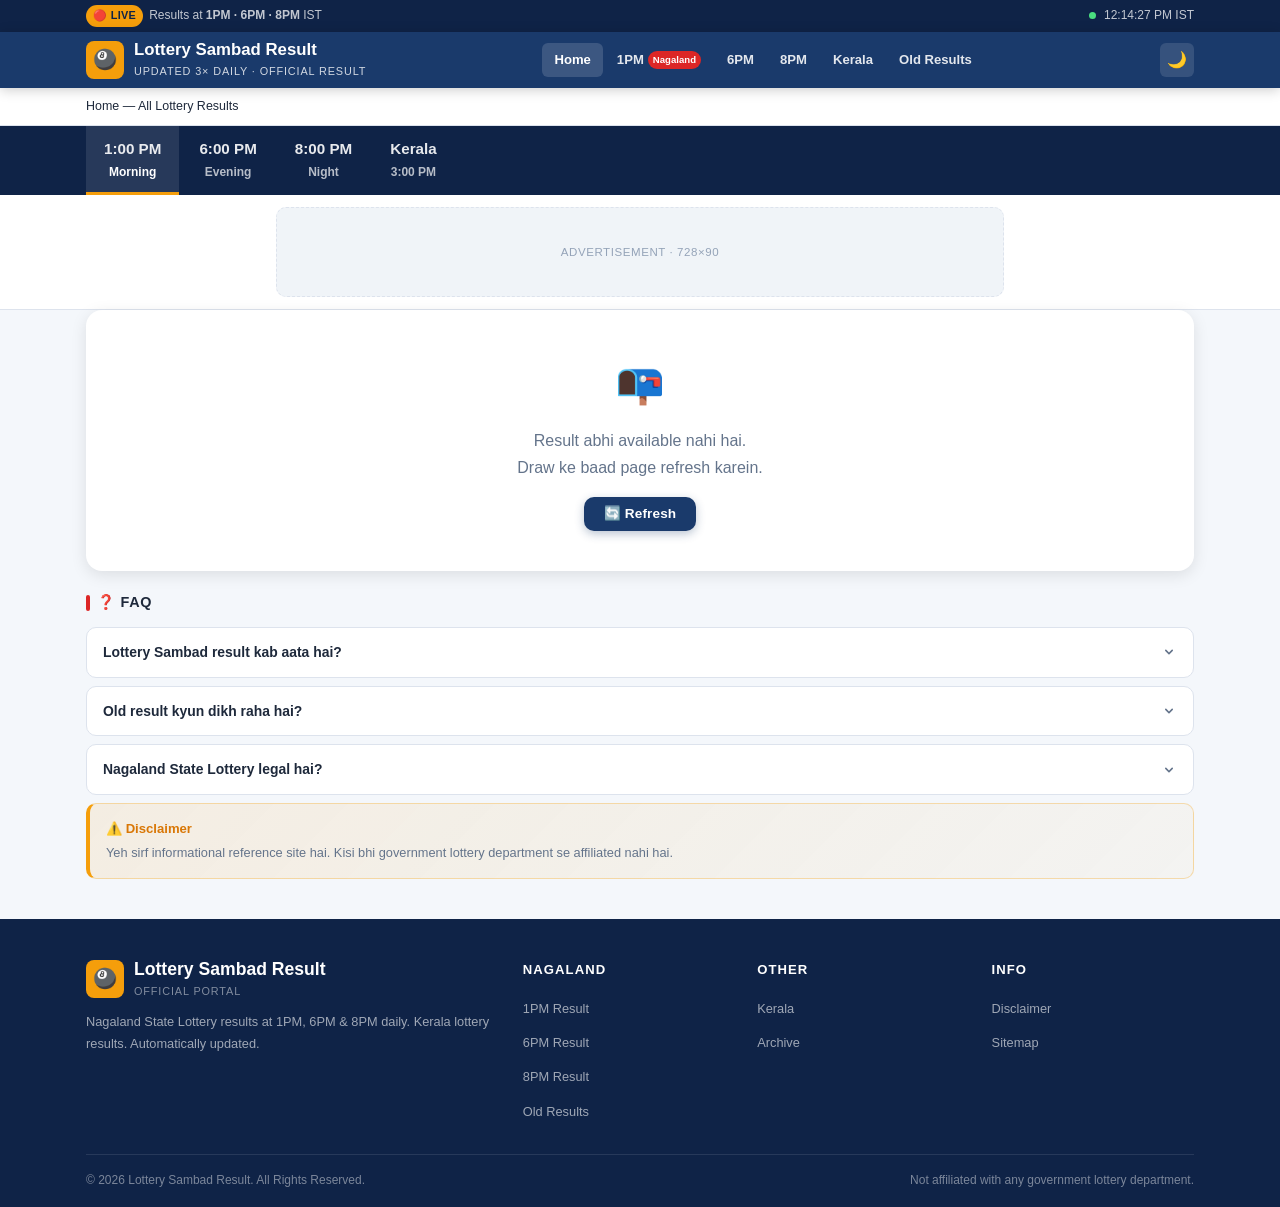
==== commit a608f5b6: "Add files via upload" ====
--- a/index.html
+++ b/index.html
@@ -1,275 +1,243 @@
 <!DOCTYPE html>
+
 <html lang="en">
 <head>
-<meta charset="UTF-8">
-<meta name="viewport" content="width=device-width,initial-scale=1,viewport-fit=cover">
+<meta charset="utf-8"/>
+<meta content="width=device-width,initial-scale=1,viewport-fit=cover" name="viewport"/>
 <title>Lottery Sambad Result Today 1PM 6PM 8PM | Nagaland State Lottery 2026</title>
-<meta name="description" content="Check Lottery Sambad Result Today 2026. Nagaland State Lottery 1PM 6PM 8PM result image. Updated daily automatically. Kerala lottery results.">
-<meta name="robots" content="index,follow,max-snippet:-1,max-image-preview:large">
-<link rel="canonical" href="https://harshsharmaoo7.github.io/Lottery-Bot/">
-<meta property="og:type" content="website">
-<meta property="og:title" content="Lottery Sambad Result Today | Nagaland 1PM 6PM 8PM">
-<meta property="og:description" content="Official lottery result image. Updated 3x daily.">
-<meta property="og:url" content="https://harshsharmaoo7.github.io/Lottery-Bot/">
-<meta name="theme-color" content="#1a3a6b">
-<link rel="stylesheet" href="style.css">
+<meta content="Check Lottery Sambad Result Today 2026. Nagaland State Lottery 1PM 6PM 8PM result image. Updated daily automatically. Kerala lottery results." name="description"/>
+<meta content="index,follow,max-snippet:-1,max-image-preview:large" name="robots"/>
+<link href="https://harshsharmaoo7.github.io/Lottery-Bot/" rel="canonical"/>
+<meta content="website" property="og:type"/>
+<meta content="Lottery Sambad Result Today | Nagaland 1PM 6PM 8PM" property="og:title"/>
+<meta content="Official lottery result image. Updated 3x daily." property="og:description"/>
+<meta content="https://harshsharmaoo7.github.io/Lottery-Bot/" property="og:url"/>
+<meta content="#1a3a6b" name="theme-color"/>
+<link href="style.css" rel="stylesheet"/>
 </head>
 <body>
-
-<div class="moverlay" id="moverlay" onclick="closeNav()" aria-hidden="true"></div>
+<!-- Mobile Nav -->
+<div aria-hidden="true" class="moverlay" id="moverlay" onclick="closeNav()"></div>
 <nav class="mnav" id="mnav">
-  <a href="index.html">🏠 Home</a>
-  <a href="nagaland-lottery-result-today-1pm.html">🌅 Nagaland 1PM</a>
-  <a href="nagaland-lottery-result-today-6pm.html">🌆 Nagaland 6PM</a>
-  <a href="nagaland-lottery-result-today-8pm.html">🌙 Nagaland 8PM</a>
-  <a href="kerala-lottery-result-today.html">🌴 Kerala</a>
-  <a href="archive.html">📋 Old Results</a>
+<a href="index.html">🏠 Home</a>
+<a href="nagaland-lottery-result-today-1pm.html">🌅 Nagaland 1PM</a>
+<a href="nagaland-lottery-result-today-6pm.html">🌆 Nagaland 6PM</a>
+<a href="nagaland-lottery-result-today-8pm.html">🌙 Nagaland 8PM</a>
+<a href="kerala-lottery-result-today.html">🌴 Kerala</a>
+<a href="archive.html">📋 Old Results</a>
 </nav>
-
-<div class="topbar"><div class="wrap">
-  <div style="display:flex;align-items:center;gap:6px;">
-    <span class="tb-badge">🔴 LIVE</span>
-    <span>Results at <strong>1PM · 6PM · 8PM</strong> IST</span>
-  </div>
-  <div class="tb-right">
-    <span class="live-dot"></span>
-    <span id="clock">--:--:-- IST</span>
-  </div>
-</div></div>
-
-<header role="banner"><div class="wrap hdr">
-  <a href="index.html" class="logo">
-    <div class="logo-icon">🎱</div>
-    <div class="logo-text">
-      <strong>Lottery Sambad Result</strong>
-      <span>Updated 3× Daily · Official Result</span>
-    </div>
-  </a>
-  <nav class="dnav"><ul>
-    <li><a href="index.html" class="cur">Home</a></li>
-    <li><a href="nagaland-lottery-result-today-1pm.html">1PM <span class="nbadge">Nagaland</span></a></li>
-    <li><a href="nagaland-lottery-result-today-6pm.html">6PM</a></li>
-    <li><a href="nagaland-lottery-result-today-8pm.html">8PM</a></li>
-    <li><a href="kerala-lottery-result-today.html">Kerala</a></li>
-    <li><a href="archive.html">Old Results</a></li>
-  </ul></nav>
-  <button class="hbtn" id="themeBtn" aria-label="Dark mode">🌙</button>
-  <button class="hbtn ham" id="hamBtn" aria-label="Menu" aria-expanded="false">
-    <span></span><span></span><span></span>
-  </button>
-</div></header>
-
-<div class="bc-wrap"><div class="wrap">
-  <nav class="bc"><span class="bc-cur">Home — All Lottery Results</span></nav>
-</div></div>
-
-<div class="drawtabs"><div class="drawtabs-inner">
-  <a href="nagaland-lottery-result-today-1pm.html" class="dt" id="tab-1pm"><strong>1:00 PM</strong>Morning</a>
-  <a href="nagaland-lottery-result-today-6pm.html" class="dt" id="tab-6pm"><strong>6:00 PM</strong>Evening</a>
-  <a href="nagaland-lottery-result-today-8pm.html" class="dt" id="tab-8pm"><strong>8:00 PM</strong>Night</a>
-  <a href="kerala-lottery-result-today.html" class="dt"><strong>Kerala</strong>3:00 PM</a>
-</div></div>
-
-<div class="adwrap"><div class="wrap">
-  <div class="adph banner">Advertisement · 728×90</div>
-</div></div>
-
-<div class="wrap"><div class="layout">
+<!-- Top bar -->
+<div class="topbar">
+<div class="wrap">
+<div style="display:flex;align-items:center;gap:6px;">
+<span class="tb-badge">🔴 LIVE</span>
+<span>Results at <strong>1PM · 6PM · 8PM</strong> IST</span>
+</div>
+<div class="tb-right">
+<span class="live-dot"></span>
+<span id="clock">--:--:-- IST</span>
+</div>
+</div>
+</div>
+<!-- Header -->
+<header role="banner">
+<div class="wrap hdr">
+<a class="logo" href="index.html">
+<div class="logo-icon">🎱</div>
+<div class="logo-text">
+<strong>Lottery Sambad Result</strong>
+<span>Updated 3× Daily · Official Result</span>
+</div>
+</a>
+<nav class="dnav">
+<ul>
+<li><a class="cur" href="index.html">Home</a></li>
+<li><a href="nagaland-lottery-result-today-1pm.html">1PM <span class="nbadge">Nagaland</span></a></li>
+<li><a href="nagaland-lottery-result-today-6pm.html">6PM</a></li>
+<li><a href="nagaland-lottery-result-today-8pm.html">8PM</a></li>
+<li><a href="kerala-lottery-result-today.html">Kerala</a></li>
+<li><a href="archive.html">Old Results</a></li>
+</ul>
+</nav>
+<button aria-label="Dark mode" class="hbtn" id="themeBtn">🌙</button>
+<button aria-expanded="false" aria-label="Menu" class="hbtn ham" id="hamBtn">
+<span></span><span></span><span></span>
+</button>
+</div>
+</header>
+<!-- Breadcrumb -->
+<div class="bc-wrap">
+<div class="wrap">
+<nav class="bc">
+<span class="bc-cur">Home — All Lottery Results</span>
+</nav>
+</div>
+</div>
+<!-- Draw tabs -->
+<div class="drawtabs">
+<div class="drawtabs-inner">
+<a class="dt" href="nagaland-lottery-result-today-1pm.html" id="tab-1pm">
+<strong>1:00 PM</strong>Morning
+    </a>
+<a class="dt" href="nagaland-lottery-result-today-6pm.html" id="tab-6pm">
+<strong>6:00 PM</strong>Evening
+    </a>
+<a class="dt" href="nagaland-lottery-result-today-8pm.html" id="tab-8pm">
+<strong>8:00 PM</strong>Night
+    </a>
+<a class="dt" href="kerala-lottery-result-today.html">
+<strong>Kerala</strong>3:00 PM
+    </a>
+</div>
+</div>
+<!-- Top Ad -->
+<div class="adwrap">
+<div class="wrap">
+<div class="adph banner">Advertisement · 728×90</div>
+</div>
+</div>
+<div class="wrap">
+
 <main id="main" role="main">
-
-  <!-- Loading -->
-  <div id="loading-state" class="card" style="padding:48px;text-align:center;">
-    <div class="spin" style="margin:0 auto 14px;width:32px;height:32px;border-width:3px;"></div>
-    <p style="color:var(--muted);">Loading latest result…</p>
-  </div>
-
-  <!-- Error -->
-  <div id="error-state" class="card" style="display:none;">
-    <div class="card-body" style="text-align:center;padding:40px;">
-      <div style="font-size:2.5rem;margin-bottom:12px;">📭</div>
-      <p style="color:var(--muted);margin-bottom:16px;">Result abhi available nahi hai.<br>Draw ke baad page refresh karein.</p>
-      <button class="btn btn-blue" onclick="location.reload()">🔄 Refresh</button>
-    </div>
-  </div>
-
-  <!-- Result Card -->
-  <article class="card" id="result-card" style="display:none;" itemscope itemtype="https://schema.org/Article">
-    <div class="card-hdr">
-      <h1 id="res-title" itemprop="headline">Lottery Sambad Result Today</h1>
-      <span class="dbadge" id="res-date">Loading…</span>
-    </div>
-    <div class="card-body">
-
-      <div class="status-bar">
-        <span id="last-updated" style="font-size:.75rem;color:var(--muted);"></span>
-        <span id="verified-badge" class="verified" style="display:none;"></span>
-      </div>
-
-      <div class="draw-links">
-        <span>Also check:</span>
-        <a href="nagaland-lottery-result-today-1pm.html" id="link-1pm">1PM Result</a>
-        <a href="nagaland-lottery-result-today-6pm.html" id="link-6pm">6PM Result</a>
-        <a href="nagaland-lottery-result-today-8pm.html" id="link-8pm">8PM Result</a>
-        <a href="kerala-lottery-result-today.html">Kerala</a>
-      </div>
-
-      <p class="sec-lbl">📸 Official Result Image</p>
-      <div class="rimg-wrap" id="img-wrap">
-        <div class="skel" id="img-skel"></div>
-        <img id="res-img" src="" alt="" loading="eager" decoding="async"
-          width="800" height="600"
-          style="display:none;width:100%;height:auto;"
-          onload="onImgLoad(this)" onerror="onImgFail(this)">
-      </div>
-
-      <!-- Source hidden — stored in hidden span, not shown to user -->
-      <span id="res-source" style="display:none;"></span>
-
-      <div style="text-align:center;font-size:.78rem;color:var(--muted);margin:10px 0 16px;font-weight:600;">
+<!-- Loading -->
+<div class="card" id="loading-state" style="padding:48px;text-align:center;">
+<div class="spin" style="margin:0 auto 14px;width:32px;height:32px;border-width:3px;"></div>
+<p style="color:var(--muted);">Loading latest result…</p>
+</div>
+<!-- Error -->
+<div class="card" id="error-state" style="display:none;">
+<div class="card-body" style="text-align:center;padding:40px;">
+<div style="font-size:2.5rem;margin-bottom:12px;">📭</div>
+<p style="color:var(--muted);margin-bottom:16px;">
+        Result abhi available nahi hai.<br/>Draw ke baad page refresh karein.
+      </p>
+<button class="btn btn-blue" onclick="location.reload()">🔄 Refresh</button>
+</div>
+</div>
+<!-- Result Card -->
+<article class="card" id="result-card" itemscope="" itemtype="https://schema.org/Article" style="display:none;">
+<div class="card-hdr">
+<h1 id="res-title" itemprop="headline">Lottery Sambad Result Today</h1>
+<span class="dbadge" id="res-date">Loading…</span>
+</div>
+<div class="card-body">
+<!-- Status -->
+<div class="status-bar">
+<span id="last-updated" style="font-size:.75rem;color:var(--muted);"></span>
+<span class="verified" id="verified-badge" style="display:none;"></span>
+</div>
+<!-- Draw links -->
+<div class="draw-links">
+<span>Also check:</span>
+<a href="nagaland-lottery-result-today-1pm.html" id="link-1pm">1PM Result</a>
+<a href="nagaland-lottery-result-today-6pm.html" id="link-6pm">6PM Result</a>
+<a href="nagaland-lottery-result-today-8pm.html" id="link-8pm">8PM Result</a>
+<a href="kerala-lottery-result-today.html">Kerala</a>
+</div>
+<!-- Image -->
+<p class="sec-lbl">📸 Official Result Image</p>
+<div class="rimg-wrap" id="img-wrap">
+<div class="skel" id="img-skel"></div>
+<img alt="" decoding="async" height="600" id="res-img" loading="eager" onerror="onImgFail(this)" onload="onImgLoad(this)" src="" style="display:none;width:100%;height:auto;" width="800"/>
+</div>
+
+<!-- Countdown -->
+<div style="text-align:center;font-size:.78rem;color:var(--muted);margin:10px 0 16px;font-weight:600;">
         ⏱ <span id="countdown"></span>
-      </div>
-
-      <div class="btn-row">
-        <a id="dl-btn" href="#" class="btn btn-gold" download style="display:none;">
+</div>
+<!-- Buttons — only Download + Share -->
+<div class="btn-row">
+<a class="btn btn-gold" download="" href="#" id="dl-btn" style="display:none;">
           ⬇ Download Result Image
         </a>
-        <button class="btn btn-out" onclick="shareResult()">🔗 Share</button>
-      </div>
-
-      <div style="text-align:center;margin:16px 0;">
-        <div class="adph half">Advertisement</div>
-      </div>
-
-    </div>
-  </article>
-
-  <!-- Recent results grid — no state cards above it -->
-  <section>
-    <p class="sec-h">📋 Recent Results</p>
-    <div class="hist-grid" id="hist-grid">
-      <div style="grid-column:1/-1;padding:20px;text-align:center;color:var(--muted);">
-        <div class="spin" style="margin:0 auto 8px;"></div>Loading…
-      </div>
-    </div>
-  </section>
-
-  <!-- FAQ -->
-  <section style="margin-top:16px;">
-    <p class="sec-h red">❓ FAQ</p>
-    <div class="faq-item" id="f1">
-      <div class="faq-q" onclick="faqToggle('f1')" role="button" tabindex="0">
+<button class="btn btn-out" onclick="shareResult()">🔗 Share</button>
+</div>
+<!-- Mid Ad -->
+<div style="text-align:center;margin:16px 0;">
+<div class="adph half">Advertisement</div>
+</div>
+</div>
+</article>
+<!-- State cards -->
+
+<!-- Previous results -->
+
+<!-- FAQ -->
+<section style="margin-top:16px;">
+<p class="sec-h red">❓ FAQ</p>
+<div class="faq-item" id="f1">
+<div class="faq-q" onclick="faqToggle('f1')" role="button" tabindex="0">
         Lottery Sambad result kab aata hai?
-        <svg viewBox="0 0 20 20" fill="currentColor" width="16" height="16"><path fill-rule="evenodd" d="M5.293 7.293a1 1 0 011.414 0L10 10.586l3.293-3.293a1 1 0 111.414 1.414l-4 4a1 1 0 01-1.414 0l-4-4a1 1 0 010-1.414z" clip-rule="evenodd"/></svg>
-      </div>
-      <div class="faq-a">Lottery Sambad ka result din mein 3 baar aata hai — 1:00 PM, 6:00 PM, aur 8:00 PM IST. Yeh page automatically update hota hai.</div>
-    </div>
-    <div class="faq-item" id="f2">
-      <div class="faq-q" onclick="faqToggle('f2')" role="button" tabindex="0">
+        <svg fill="currentColor" height="16" viewbox="0 0 20 20" width="16"><path clip-rule="evenodd" d="M5.293 7.293a1 1 0 011.414 0L10 10.586l3.293-3.293a1 1 0 111.414 1.414l-4 4a1 1 0 01-1.414 0l-4-4a1 1 0 010-1.414z" fill-rule="evenodd"></path></svg>
+</div>
+<div class="faq-a">Lottery Sambad ka result din mein 3 baar aata hai — 1:00 PM, 6:00 PM, aur 8:00 PM IST. Yeh page automatically update hota hai.</div>
+</div>
+<div class="faq-item" id="f2">
+<div class="faq-q" onclick="faqToggle('f2')" role="button" tabindex="0">
         Old result kyun dikh raha hai?
-        <svg viewBox="0 0 20 20" fill="currentColor" width="16" height="16"><path fill-rule="evenodd" d="M5.293 7.293a1 1 0 011.414 0L10 10.586l3.293-3.293a1 1 0 111.414 1.414l-4 4a1 1 0 01-1.414 0l-4-4a1 1 0 010-1.414z" clip-rule="evenodd"/></svg>
-      </div>
-      <div class="faq-a">Agar aaj ka result abhi publish nahi hua to last available result dikhata hai. Draw ke 15-30 minute baad Refresh dabayein.</div>
-    </div>
-    <div class="faq-item" id="f3">
-      <div class="faq-q" onclick="faqToggle('f3')" role="button" tabindex="0">
+        <svg fill="currentColor" height="16" viewbox="0 0 20 20" width="16"><path clip-rule="evenodd" d="M5.293 7.293a1 1 0 011.414 0L10 10.586l3.293-3.293a1 1 0 111.414 1.414l-4 4a1 1 0 01-1.414 0l-4-4a1 1 0 010-1.414z" fill-rule="evenodd"></path></svg>
+</div>
+<div class="faq-a">Agar aaj ka result abhi publish nahi hua to last available result dikhata hai. Draw ke 15-30 minute baad Refresh dabayein.</div>
+</div>
+<div class="faq-item" id="f3">
+<div class="faq-q" onclick="faqToggle('f3')" role="button" tabindex="0">
         Nagaland State Lottery legal hai?
-        <svg viewBox="0 0 20 20" fill="currentColor" width="16" height="16"><path fill-rule="evenodd" d="M5.293 7.293a1 1 0 011.414 0L10 10.586l3.293-3.293a1 1 0 111.414 1.414l-4 4a1 1 0 01-1.414 0l-4-4a1 1 0 010-1.414z" clip-rule="evenodd"/></svg>
-      </div>
-      <div class="faq-a">Haan — 100% legal. Government of Nagaland dwara 1972 se chalaya ja raha hai.</div>
-    </div>
-  </section>
-
-  <div class="notice" role="note">
-    <strong>⚠️ Disclaimer</strong>
+        <svg fill="currentColor" height="16" viewbox="0 0 20 20" width="16"><path clip-rule="evenodd" d="M5.293 7.293a1 1 0 011.414 0L10 10.586l3.293-3.293a1 1 0 111.414 1.414l-4 4a1 1 0 01-1.414 0l-4-4a1 1 0 010-1.414z" fill-rule="evenodd"></path></svg>
+</div>
+<div class="faq-a">Haan — 100% legal. Government of Nagaland dwara 1972 se chalaya ja raha hai.</div>
+</div>
+</section>
+<div class="notice" role="note">
+<strong>⚠️ Disclaimer</strong>
     Yeh sirf informational reference site hai. Kisi bhi government lottery department se affiliated nahi hai.
   </div>
-
 </main>
-
-<aside>
-  <div class="sw">
-    <div class="sw-ttl">Advertisement</div>
-    <div style="padding:12px;"><div class="adph rect">Ad · 300×250</div></div>
-  </div>
-  <div class="sw">
-    <div class="sw-ttl">🔔 Latest Results</div>
-    <div class="sw-body">
-      <ul class="sr-list" id="sidebar-list" role="list">
-        <li><div class="sri">
-          <div class="spin" style="width:14px;height:14px;"></div>
-          <span style="font-size:.8rem;color:var(--muted);margin-left:8px;">Loading…</span>
-        </div></li>
-      </ul>
-    </div>
-  </div>
-  <div class="sw">
-    <div class="sw-ttl">🔗 Quick Links</div>
-    <div class="sw-body">
-      <ul class="sr-list">
-        <li><a class="sri" href="nagaland-lottery-result-today-1pm.html">
-          <span class="si"><span class="sn">🌅 Nagaland 1PM</span><span class="st">Morning draw</span></span><span class="sa">›</span>
-        </a></li>
-        <li><a class="sri" href="nagaland-lottery-result-today-6pm.html">
-          <span class="si"><span class="sn">🌆 Nagaland 6PM</span><span class="st">Evening draw</span></span><span class="sa">›</span>
-        </a></li>
-        <li><a class="sri" href="nagaland-lottery-result-today-8pm.html">
-          <span class="si"><span class="sn">🌙 Nagaland 8PM</span><span class="st">Night draw</span></span><span class="sa">›</span>
-        </a></li>
-        <li><a class="sri" href="kerala-lottery-result-today.html">
-          <span class="si"><span class="sn">🌴 Kerala</span><span class="st">3PM daily</span></span><span class="sa">›</span>
-        </a></li>
-        <li><a class="sri" href="archive.html">
-          <span class="si"><span class="sn">📋 Old Results</span><span class="st">History</span></span><span class="sa">›</span>
-        </a></li>
-      </ul>
-    </div>
-  </div>
-  <div class="sw">
-    <div class="sw-ttl">Advertisement</div>
-    <div style="padding:12px;"><div class="adph rect">Ad · 300×250</div></div>
-  </div>
-</aside>
-</div></div>
-
-<footer role="contentinfo"><div class="wrap">
-  <div class="ft-top">
-    <div class="ft-brand">
-      <a href="index.html" class="logo">
-        <div class="logo-icon">🎱</div>
-        <div class="logo-text"><strong>Lottery Sambad Result</strong><span>Official Portal</span></div>
-      </a>
-      <p class="ft-desc">Nagaland State Lottery results at 1PM, 6PM & 8PM daily. Kerala lottery results. Automatically updated.</p>
-    </div>
-    <div class="ft-col">
-      <h4>Nagaland</h4>
-      <ul class="ft-links">
-        <li><a href="nagaland-lottery-result-today-1pm.html">1PM Result</a></li>
-        <li><a href="nagaland-lottery-result-today-6pm.html">6PM Result</a></li>
-        <li><a href="nagaland-lottery-result-today-8pm.html">8PM Result</a></li>
-        <li><a href="archive.html">Old Results</a></li>
-      </ul>
-    </div>
-    <div class="ft-col">
-      <h4>Other</h4>
-      <ul class="ft-links">
-        <li><a href="kerala-lottery-result-today.html">Kerala</a></li>
-        <li><a href="archive.html">Archive</a></li>
-      </ul>
-    </div>
-    <div class="ft-col">
-      <h4>Info</h4>
-      <ul class="ft-links">
-        <li><a href="disclaimer.html">Disclaimer</a></li>
-        <li><a href="sitemap.xml">Sitemap</a></li>
-      </ul>
-    </div>
-  </div>
-  <div class="ft-btm">
-    <span>© <span id="yr">2026</span> Lottery Sambad Result. All Rights Reserved.</span>
-    <span>Not affiliated with any government lottery department.</span>
-  </div>
-</div></footer>
-
+<!-- Sidebar -->
+
+
+</div>
+<!-- Footer -->
+<footer role="contentinfo">
+<div class="wrap">
+<div class="ft-top">
+<div class="ft-brand">
+<a class="logo" href="index.html">
+<div class="logo-icon">🎱</div>
+<div class="logo-text"><strong>Lottery Sambad Result</strong><span>Official Portal</span></div>
+</a>
+<p class="ft-desc">Nagaland State Lottery results at 1PM, 6PM &amp; 8PM daily. Kerala lottery results. Automatically updated.</p>
+</div>
+<div class="ft-col">
+<h4>Nagaland</h4>
+<ul class="ft-links">
+<li><a href="nagaland-lottery-result-today-1pm.html">1PM Result</a></li>
+<li><a href="nagaland-lottery-result-today-6pm.html">6PM Result</a></li>
+<li><a href="nagaland-lottery-result-today-8pm.html">8PM Result</a></li>
+<li><a href="archive.html">Old Results</a></li>
+</ul>
+</div>
+<div class="ft-col">
+<h4>Other</h4>
+<ul class="ft-links">
+<li><a href="kerala-lottery-result-today.html">Kerala</a></li>
+<li><a href="archive.html">Archive</a></li>
+</ul>
+</div>
+<div class="ft-col">
+<h4>Info</h4>
+<ul class="ft-links">
+<li><a href="disclaimer.html">Disclaimer</a></li>
+<li><a href="sitemap.xml">Sitemap</a></li>
+</ul>
+</div>
+</div>
+<div class="ft-btm">
+<span>© <span id="yr">2026</span> Lottery Sambad Result. All Rights Reserved.</span>
+<span>Not affiliated with any government lottery department.</span>
+</div>
+</div>
+</footer>
+<!-- Page config: homepage = auto-detect draw from IST time -->
 <script>window.PAGE_CONFIG = { draw: null, state: 'nagaland' };</script>
 <script src="app.js"></script>
 </body>
--- a/style.css
+++ b/style.css
@@ -405,3 +405,7 @@
   .layout{grid-template-columns:1fr}
   .card{box-shadow:none;border:1px solid #ccc}
 }
+
+/* Single column layout — sidebar hatane ke baad */
+.layout { display: block; }
+.layout > main { max-width: 860px; margin: 0 auto; }
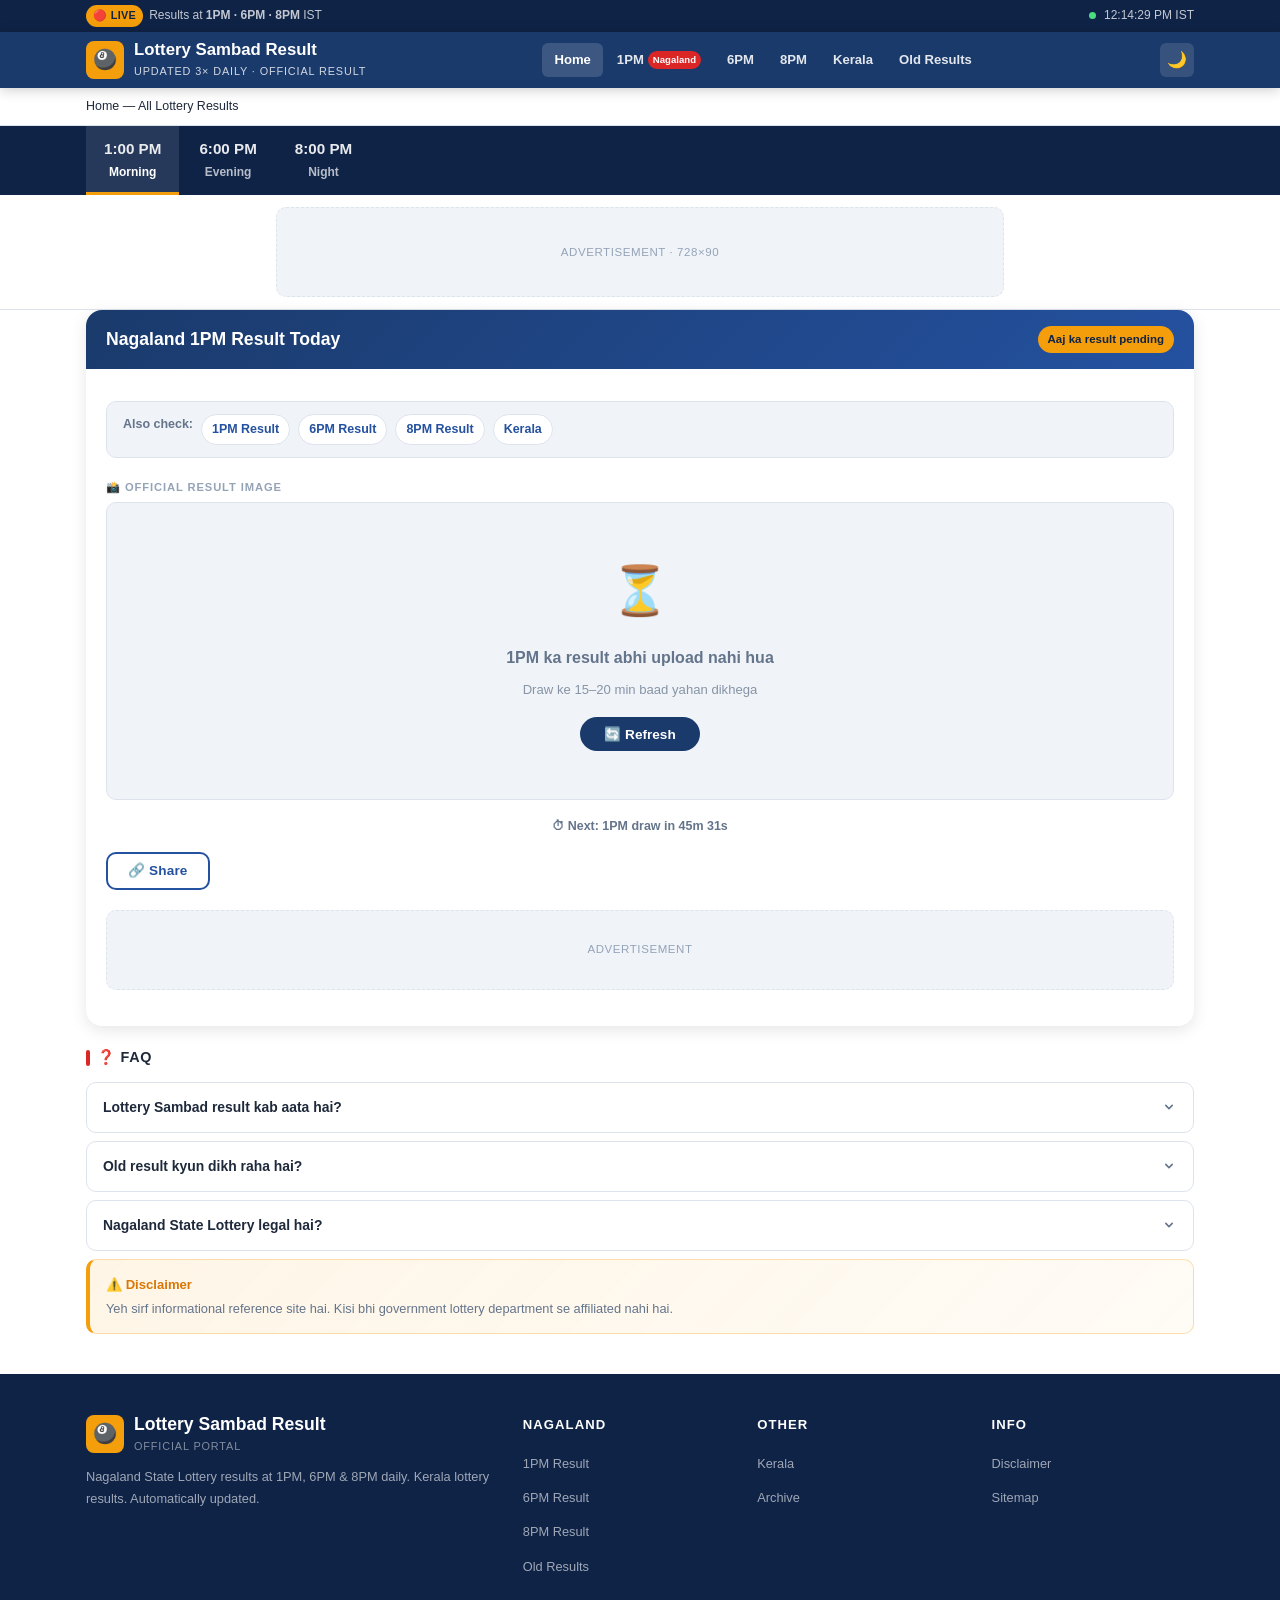
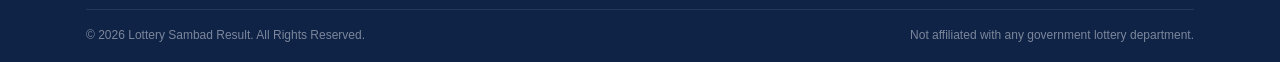
==== commit 838e8ced: "Add files via upload" ====
--- a/index.html
+++ b/index.html
@@ -23,7 +23,7 @@
 <a href="nagaland-lottery-result-today-1pm.html">🌅 Nagaland 1PM</a>
 <a href="nagaland-lottery-result-today-6pm.html">🌆 Nagaland 6PM</a>
 <a href="nagaland-lottery-result-today-8pm.html">🌙 Nagaland 8PM</a>
-<a href="kerala-lottery-result-today.html">🌴 Kerala</a>
+<a href="kerala-lottery-result-today.html">Kerala</a>
 <a href="archive.html">📋 Old Results</a>
 </nav>
 <!-- Top bar -->
@@ -85,9 +85,7 @@
 <a class="dt" href="nagaland-lottery-result-today-8pm.html" id="tab-8pm">
 <strong>8:00 PM</strong>Night
     </a>
-<a class="dt" href="kerala-lottery-result-today.html">
-<strong>Kerala</strong>3:00 PM
-    </a>
+
 </div>
 </div>
 <!-- Top Ad -->
--- a/style.css
+++ b/style.css
@@ -13,7 +13,7 @@
   --golddk:   #d97706;
   --red:      #dc2626;
   --green:    #16a34a;
-  --bg:       #f4f7fb;
+  --bg:       #ffffff;
   --card:     #ffffff;
   --card2:    #f0f4f8;
   --border:   #dde3ed;
@@ -405,7 +405,3 @@
   .layout{grid-template-columns:1fr}
   .card{box-shadow:none;border:1px solid #ccc}
 }
-
-/* Single column layout — sidebar hatane ke baad */
-.layout { display: block; }
-.layout > main { max-width: 860px; margin: 0 auto; }
